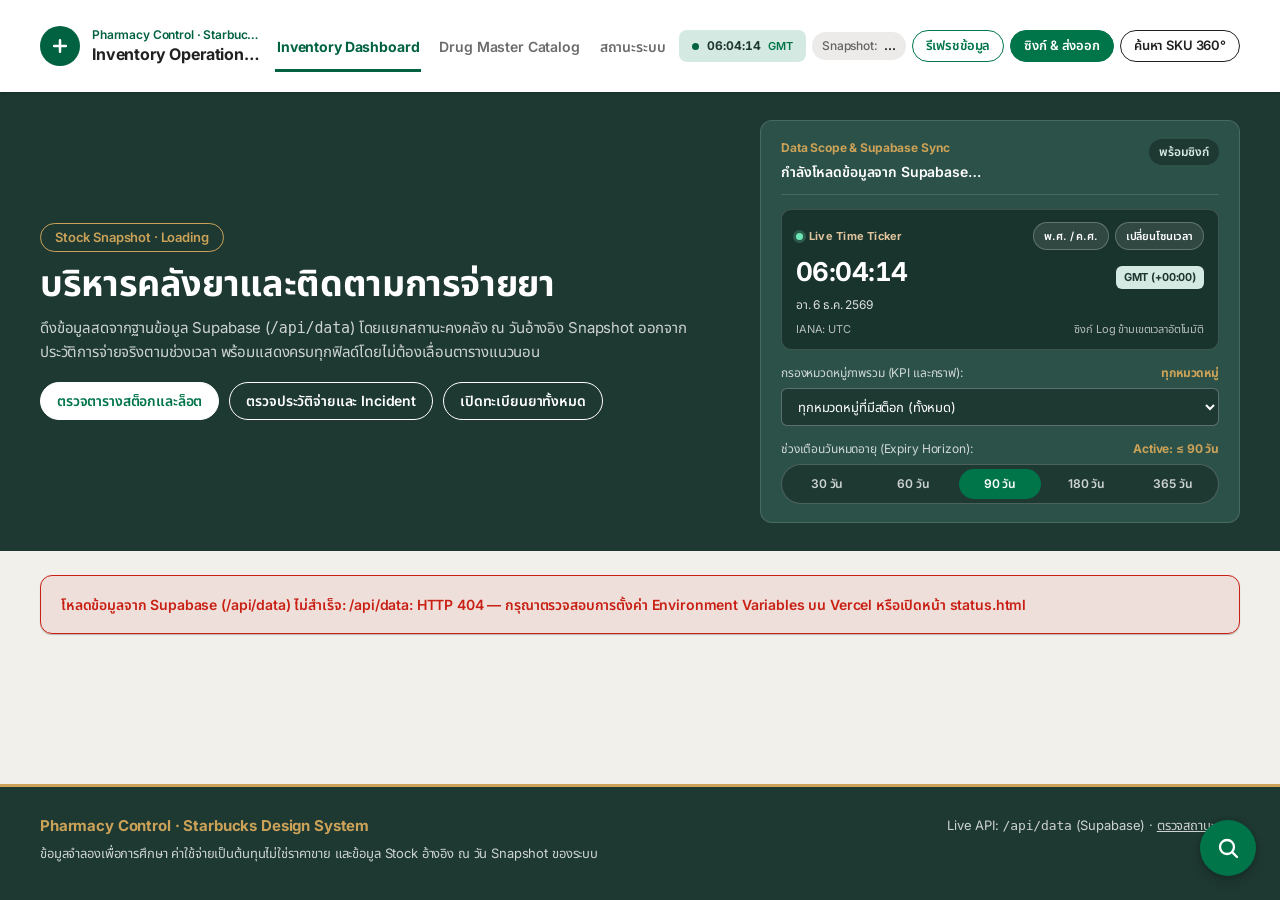
==== index.html @ 9dac9e13 "feat: transfer pharmacy & drug dashboards connected to Supabase /api/data" ====
<!doctype html>
<html lang="th">
  <head>
    <meta charset="utf-8" />
    <meta name="viewport" content="width=device-width,initial-scale=1" />
    <meta
      name="description"
      content="แดชบอร์ดบริหารคลังยา สต็อกรายล็อต วันหมดอายุ Reorder และประวัติการจ่ายยา เชื่อมต่อข้อมูลสดจาก Supabase แบบครบทุกฟิลด์ไม่ต้องเลื่อนตารางแนวนอน"
    />
    <title>Pharmacy Operations | Inventory &amp; Dispense Dashboard</title>
    <link
      rel="icon"
      type="image/svg+xml"
      href="data:image/svg+xml,%3Csvg xmlns='http://www.w3.org/2000/svg' viewBox='0 0 32 32'%3E%3Ccircle cx='16' cy='16' r='16' fill='%23006241'/%3E%3Cpath d='M14 8h4v6h6v4h-6v6h-4v-6H8v-4h6z' fill='%23ffffff'/%3E%3C/svg%3E"
    />
    <link rel="preconnect" href="https://fonts.googleapis.com" />
    <link rel="preconnect" href="https://fonts.gstatic.com" crossorigin />
    <link
      href="https://fonts.googleapis.com/css2?family=Inter:wght@400;500;600;700&family=Noto+Sans+Thai:wght@400;500;600;700&display=swap"
      rel="stylesheet"
    />
    <link rel="stylesheet" href="./datetime-ui.css" />
    <style>
      /* Hallmark · design-system: DESIGN-starbucks.md · critique: P5 H5 E5 S5 R5 V4 */
      :root {
        --sb-font-sans: 'Inter', 'Noto Sans Thai', 'Helvetica Neue', Helvetica, Arial, sans-serif;
        --sb-font-mono: ui-monospace, SFMono-Regular, Menlo, Monaco, Consolas, monospace;
        --sb-green: #006241;
        --sb-accent: #00754a;
        --sb-house: #1e3932;
        --sb-uplift: #2b5148;
        --sb-green-light: #d4e9e2;
        --sb-green-tint: rgba(212, 233, 226, 0.33);
        --sb-gold: #cba258;
        --sb-gold-light: #dfc49d;
        --sb-gold-lightest: #faf6ee;
        --sb-gold-ink: #7a5a1e;
        --sb-white: #ffffff;
        --sb-neutral-cool: #f9f9f9;
        --sb-neutral-warm: #f2f0eb;
        --sb-ceramic: #edebe9;
        --sb-black: #000000;
        --sb-text: rgba(0, 0, 0, 0.87);
        --sb-text-soft: rgba(0, 0, 0, 0.58);
        --sb-text-white: #ffffff;
        --sb-text-white-soft: rgba(255, 255, 255, 0.78);
        --sb-rewards-green: #33433d;
        --sb-red: #c82014;
        --sb-red-tint: rgba(200, 32, 20, 0.08);
        --sb-yellow: #fbbc05;
        --sb-yellow-wash: #fdf4d7;
        --sb-yellow-ink: #735100;
        --sb-border: #d6dbde;
        --sb-hairline: #e7e7e7;
        --sb-backdrop: rgba(0, 0, 0, 0.52);
        --sb-ink-08: rgba(0, 0, 0, 0.08);
        --sb-white-14: rgba(255, 255, 255, 0.14);
        --sb-white-20: rgba(255, 255, 255, 0.2);
        --sb-white-28: rgba(255, 255, 255, 0.28);
        --sb-card-radius: 12px;
        --sb-btn-radius: 50px;
        --sb-input-radius: 6px;
        --sb-shadow-card: 0 0 0.5px rgba(0, 0, 0, 0.14), 0 1px 1px rgba(0, 0, 0, 0.24);
        --sb-shadow-nav: 0 1px 3px rgba(0, 0, 0, 0.1), 0 2px 2px rgba(0, 0, 0, 0.06), 0 0 2px rgba(0, 0, 0, 0.07);
        --sb-shadow-frap: 0 0 6px rgba(0, 0, 0, 0.24), 0 8px 12px rgba(0, 0, 0, 0.14);
        --sb-shadow-frap-active: 0 0 6px rgba(0, 0, 0, 0.24);
        --sb-shadow-dialog: 0 12px 32px rgba(0, 0, 0, 0.28);
      }

      * {
        box-sizing: border-box;
      }

      html {
        scroll-behavior: smooth;
        overflow-x: clip;
      }

      body {
        margin: 0;
        min-height: 100vh;
        display: flex;
        flex-direction: column;
        overflow-x: clip;
        background: var(--sb-neutral-warm);
        color: var(--sb-text);
        font-family: var(--sb-font-sans);
        font-size: 14px;
        line-height: 1.5;
        letter-spacing: -0.01em;
        -webkit-font-smoothing: antialiased;
      }

      h1,
      h2,
      h3,
      h4 {
        overflow-wrap: break-word;
        text-wrap: balance;
        min-width: 0;
      }

      button,
      input,
      select,
      textarea {
        font: inherit;
        letter-spacing: inherit;
      }

      button {
        cursor: pointer;
        border-radius: var(--sb-btn-radius);
        transition:
          background-color 0.2s ease,
          border-color 0.2s ease,
          color 0.2s ease,
          transform 0.2s ease,
          box-shadow 0.2s ease;
      }

      button:active:not(:disabled) {
        transform: scale(0.95);
      }

      button:disabled {
        opacity: 0.45;
        cursor: not-allowed;
      }

      button:focus-visible,
      a:focus-visible,
      input:focus-visible,
      select:focus-visible,
      textarea:focus-visible,
      .table-container:focus-visible {
        outline: 2px solid var(--sb-accent);
        outline-offset: 2px;
      }

      a {
        color: inherit;
        text-decoration: none;
      }

      .tabular {
        font-variant-numeric: tabular-nums;
      }

      .hide {
        display: none !important;
      }

      .sr-only {
        position: absolute;
        width: 1px;
        height: 1px;
        overflow: hidden;
        clip-path: inset(50%);
        white-space: nowrap;
      }

      /* Global Navigation */
      .global-nav {
        position: sticky;
        top: 0;
        z-index: 40;
        background: var(--sb-white);
        box-shadow: var(--sb-shadow-nav);
        min-height: 64px;
        display: flex;
        align-items: center;
      }

      .nav-inner {
        width: 100%;
        max-width: 1440px;
        margin: 0 auto;
        padding: 8px 16px;
        display: flex;
        align-items: center;
        justify-content: space-between;
        gap: 12px;
      }

      .brand {
        display: flex;
        align-items: center;
        gap: 12px;
        flex: 1 1 auto;
        min-width: 0;
      }

      .brand-emblem {
        width: 40px;
        height: 40px;
        border-radius: 50%;
        background: var(--sb-green);
        color: var(--sb-white);
        display: grid;
        place-items: center;
        flex-shrink: 0;
      }

      .brand-copy {
        display: flex;
        flex-direction: column;
        min-width: 0;
      }

      .brand-kicker {
        font-size: 12px;
        font-weight: 600;
        color: var(--sb-green);
        line-height: 1.25;
        white-space: nowrap;
        overflow: hidden;
        text-overflow: ellipsis;
      }

      .brand-title {
        font-size: 16px;
        font-weight: 700;
        color: var(--sb-text);
        letter-spacing: -0.01em;
        white-space: nowrap;
        overflow: hidden;
        text-overflow: ellipsis;
      }

      .nav-links {
        display: flex;
        align-items: center;
        gap: 16px;
        align-self: stretch;
      }

      .nav-link {
        position: relative;
        display: inline-flex;
        align-items: center;
        min-height: 44px;
        padding: 4px 2px;
        font-size: 14px;
        font-weight: 600;
        color: var(--sb-text-soft);
        transition: color 0.2s ease;
        white-space: nowrap;
      }

      .nav-link:hover {
        color: var(--sb-green);
      }

      .nav-link.active {
        color: var(--sb-green);
        font-weight: 700;
      }

      .nav-link.active::after {
        content: '';
        position: absolute;
        left: 0;
        right: 0;
        bottom: -4px;
        height: 3px;
        background: var(--sb-green);
      }

      .nav-actions {
        display: flex;
        align-items: center;
        gap: 6px;
        flex-shrink: 0;
      }

      .nav-chip {
        display: inline-flex;
        align-items: center;
        gap: 6px;
        padding: 5px 10px;
        border-radius: var(--sb-btn-radius);
        background: var(--sb-ceramic);
        color: var(--sb-text-soft);
        font-size: 12px;
        font-weight: 500;
        white-space: nowrap;
      }

      .nav-chip strong {
        color: var(--sb-text);
        font-weight: 700;
      }

      .mobile-menu-btn {
        display: none;
        padding: 7px 14px;
        min-height: 38px;
        background: var(--sb-white);
        color: var(--sb-text);
        border: 1px solid var(--sb-border);
        font-size: 13px;
        font-weight: 600;
      }

      .mobile-drawer {
        display: none;
        background: var(--sb-neutral-cool);
        border-top: 1px solid var(--sb-hairline);
        padding: 12px 16px 16px;
        box-shadow: var(--sb-shadow-card);
      }

      .mobile-drawer.open {
        display: flex;
        flex-direction: column;
        gap: 8px;
      }

      .mobile-drawer a {
        padding: 10px 14px;
        border-radius: var(--sb-btn-radius);
        font-weight: 600;
        color: var(--sb-text);
        background: var(--sb-white);
        border: 1px solid var(--sb-hairline);
      }

      .mobile-drawer a.active {
        background: var(--sb-green);
        color: var(--sb-white);
        border-color: var(--sb-green);
      }

      /* Starbucks Pill Buttons */
      .btn {
        display: inline-flex;
        align-items: center;
        justify-content: center;
        gap: 6px;
        padding: 7px 16px;
        min-height: 38px;
        border-radius: var(--sb-btn-radius);
        font-size: 14px;
        font-weight: 600;
        line-height: 1.2;
        border: 1px solid var(--sb-border);
        background: var(--sb-white);
        color: var(--sb-text);
        white-space: nowrap;
      }

      .btn:hover:not(:disabled) {
        background: var(--sb-neutral-cool);
      }

      .btn-primary {
        background: var(--sb-accent);
        color: var(--sb-white);
        border-color: var(--sb-accent);
      }

      .btn-primary:hover:not(:disabled) {
        background: var(--sb-green);
        border-color: var(--sb-green);
      }

      .btn-outline-green {
        background: transparent;
        color: var(--sb-accent);
        border-color: var(--sb-accent);
      }

      .btn-outline-green:hover:not(:disabled) {
        background: var(--sb-green-light);
        color: var(--sb-house);
      }

      .btn-outline-dark {
        background: transparent;
        color: var(--sb-text);
        border-color: var(--sb-text);
      }

      .btn-outline-dark:hover:not(:disabled) {
        background: var(--sb-ceramic);
      }

      .btn-inverted {
        background: var(--sb-white);
        color: var(--sb-accent);
        border-color: var(--sb-white);
      }

      .btn-inverted:hover:not(:disabled) {
        background: var(--sb-neutral-warm);
      }

      .btn-outline-white {
        background: transparent;
        color: var(--sb-white);
        border-color: var(--sb-white);
      }

      .btn-outline-white:hover:not(:disabled) {
        background: var(--sb-white-14);
      }

      .btn-sm {
        padding: 6px 13px;
        min-height: 32px;
        font-size: 13px;
      }

      /* House Green Hero Band */
      .hero-band {
        background: var(--sb-house);
        color: var(--sb-text-white);
        padding: 28px 16px;
      }

      .hero-inner {
        max-width: 1440px;
        margin: 0 auto;
        display: grid;
        grid-template-columns: minmax(0, 1.45fr) minmax(0, 1fr);
        gap: 24px;
        align-items: center;
      }

      .gold-ceremony-pill {
        display: inline-flex;
        align-items: center;
        gap: 8px;
        padding: 4px 14px;
        border-radius: var(--sb-btn-radius);
        border: 1px solid var(--sb-gold);
        color: var(--sb-gold);
        font-size: 13px;
        font-weight: 600;
        margin-bottom: 10px;
      }

      .hero-title {
        margin: 0 0 10px;
        font-size: clamp(24px, 3vw, 36px);
        font-weight: 700;
        line-height: 1.22;
        letter-spacing: -0.01em;
        color: var(--sb-text-white);
      }

      .hero-sub {
        margin: 0 0 18px;
        font-size: 15px;
        line-height: 1.6;
        color: var(--sb-text-white-soft);
        max-width: 660px;
      }

      .hero-ctas {
        display: flex;
        flex-wrap: wrap;
        gap: 10px;
      }

      .hero-scope-card {
        background: var(--sb-uplift);
        color: var(--sb-text-white);
        border-radius: var(--sb-card-radius);
        padding: 18px 20px;
        border: 1px solid var(--sb-white-14);
        display: flex;
        flex-direction: column;
        gap: 14px;
        min-width: 0;
      }

      .scope-head {
        display: flex;
        align-items: flex-start;
        justify-content: space-between;
        gap: 12px;
        padding-bottom: 12px;
        border-bottom: 1px solid var(--sb-white-14);
        flex-wrap: wrap;
      }

      .scope-eyebrow {
        font-size: 12px;
        font-weight: 700;
        color: var(--sb-gold);
        margin-bottom: 4px;
      }

      .scope-stats {
        font-size: 14px;
        font-weight: 600;
        color: var(--sb-text-white);
      }

      .scope-sync-meta {
        display: flex;
        align-items: center;
        gap: 8px;
        flex-wrap: wrap;
      }

      .scope-badge {
        background: var(--sb-house);
        color: var(--sb-green-light);
        padding: 4px 10px;
        border-radius: var(--sb-btn-radius);
        font-size: 12px;
        font-weight: 600;
        white-space: nowrap;
      }

      .hero-control {
        display: flex;
        flex-direction: column;
        gap: 6px;
      }

      .hero-control-head {
        display: flex;
        align-items: center;
        justify-content: space-between;
        gap: 8px;
        font-size: 12px;
        color: var(--sb-text-white-soft);
      }

      .hero-control-head strong {
        color: var(--sb-gold);
      }

      .hero-select-row {
        display: flex;
        gap: 8px;
        align-items: center;
      }

      .hero-select {
        flex: 1;
        min-width: 0;
        height: 38px;
        padding: 0 12px;
        border-radius: var(--sb-input-radius);
        background: var(--sb-house);
        color: var(--sb-white);
        border: 1px solid var(--sb-white-28);
        font-size: 13px;
      }

      .hero-select:focus {
        border-color: var(--sb-gold);
      }

      .horizon-group {
        display: grid;
        grid-template-columns: repeat(5, minmax(0, 1fr));
        gap: 4px;
        background: var(--sb-house);
        padding: 4px;
        border-radius: var(--sb-btn-radius);
        border: 1px solid var(--sb-white-20);
      }

      .horizon-btn {
        border: 0;
        background: transparent;
        color: var(--sb-text-white-soft);
        padding: 6px 4px;
        font-size: 12px;
        font-weight: 600;
        border-radius: var(--sb-btn-radius);
        white-space: nowrap;
      }

      .horizon-btn:hover {
        color: var(--sb-white);
      }

      .horizon-btn.active {
        background: var(--sb-accent);
        color: var(--sb-white);
      }

      /* Main Container */
      .container {
        width: 100%;
        max-width: 1440px;
        margin: 0 auto;
        padding: 24px 16px 64px;
        flex: 1;
      }

      .status-banner {
        background: var(--sb-white);
        border-radius: var(--sb-card-radius);
        box-shadow: var(--sb-shadow-card);
        padding: 18px 20px;
        margin-bottom: 20px;
        font-size: 14px;
        color: var(--sb-text);
      }

      .status-banner.error {
        background: var(--sb-red-tint);
        border: 1px solid var(--sb-red);
        color: var(--sb-red);
        font-weight: 600;
      }

      .sync-toast {
        background: var(--sb-green-light);
        color: var(--sb-house);
        border: 1px solid var(--sb-accent);
        border-radius: var(--sb-card-radius);
        padding: 10px 16px;
        margin-bottom: 16px;
        font-size: 13px;
        font-weight: 600;
        display: flex;
        align-items: center;
        justify-content: space-between;
        gap: 12px;
      }

      .section-scope-note {
        display: flex;
        align-items: center;
        justify-content: space-between;
        flex-wrap: wrap;
        gap: 10px;
        background: var(--sb-gold-lightest);
        border: 1px solid var(--sb-gold-light);
        color: var(--sb-gold-ink);
        padding: 10px 16px;
        border-radius: var(--sb-card-radius);
        margin-bottom: 16px;
        font-size: 13px;
        font-weight: 500;
      }

      /* 5 KPI Cards */
      .kpi-grid {
        display: grid;
        grid-template-columns: repeat(5, minmax(0, 1fr));
        gap: 16px;
        margin-bottom: 24px;
      }

      .kpi-card {
        background: var(--sb-white);
        border-radius: var(--sb-card-radius);
        box-shadow: var(--sb-shadow-card);
        padding: 16px 18px;
        display: flex;
        flex-direction: column;
        justify-content: space-between;
        min-height: 132px;
        text-align: left;
        border: 1px solid var(--sb-hairline);
        border-top: 3px solid var(--sb-green);
      }

      .kpi-card.warn {
        border-top-color: var(--sb-yellow);
      }

      .kpi-card.danger {
        border-top-color: var(--sb-red);
      }

      .kpi-card:hover {
        border-color: var(--sb-accent);
        transform: translateY(-2px);
      }

      .kpi-label {
        font-size: 13px;
        font-weight: 600;
        color: var(--sb-text-soft);
        margin-bottom: 8px;
      }

      .kpi-value {
        font-size: clamp(23px, 2.2vw, 30px);
        font-weight: 700;
        line-height: 1.2;
        letter-spacing: -0.01em;
        color: var(--sb-text);
        margin-bottom: 10px;
      }

      .kpi-card.accent .kpi-value {
        color: var(--sb-green);
      }

      .kpi-card.warn .kpi-value {
        color: var(--sb-yellow-ink);
      }

      .kpi-card.danger .kpi-value {
        color: var(--sb-red);
      }

      .kpi-foot {
        padding-top: 10px;
        border-top: 1px solid var(--sb-hairline);
        font-size: 12px;
        color: var(--sb-text-soft);
        display: flex;
        align-items: center;
        justify-content: space-between;
        gap: 8px;
      }

      .kpi-link {
        color: var(--sb-accent);
        font-weight: 600;
        white-space: nowrap;
      }

      /* Two-column cards */
      .two-col {
        display: grid;
        grid-template-columns: minmax(0, 1.05fr) minmax(0, 1fr);
        gap: 16px;
        margin-bottom: 24px;
      }

      .two-col-wide {
        display: grid;
        grid-template-columns: minmax(0, 1fr) minmax(0, 1fr);
        gap: 16px;
        margin-bottom: 16px;
      }

      .card {
        background: var(--sb-white);
        border-radius: var(--sb-card-radius);
        box-shadow: var(--sb-shadow-card);
        padding: 20px 22px;
        min-width: 0;
      }

      .card-head {
        display: flex;
        align-items: flex-start;
        justify-content: space-between;
        gap: 12px;
        flex-wrap: wrap;
        margin-bottom: 16px;
      }

      .card-head-actions {
        display: flex;
        gap: 8px;
        align-items: center;
        flex-wrap: wrap;
      }

      .card-title-h1 {
        margin: 0 0 2px;
        font-size: 20px;
        font-weight: 600;
        line-height: 1.35;
        letter-spacing: -0.01em;
        color: var(--sb-green);
      }

      .card-title-h2 {
        margin: 0 0 2px;
        font-size: 20px;
        font-weight: 400;
        line-height: 1.35;
        letter-spacing: -0.01em;
        color: var(--sb-text);
      }

      .card-sub {
        margin: 0;
        font-size: 13px;
        color: var(--sb-text-soft);
      }

      .pill-tag {
        display: inline-flex;
        align-items: center;
        gap: 5px;
        padding: 4px 12px;
        border-radius: var(--sb-btn-radius);
        font-size: 12px;
        font-weight: 600;
        background: var(--sb-ceramic);
        color: var(--sb-text);
        white-space: nowrap;
      }

      .pill-tag.mint {
        background: var(--sb-green-light);
        color: var(--sb-house);
      }

      .pill-tag.warn {
        background: var(--sb-yellow-wash);
        color: var(--sb-yellow-ink);
      }

      .pill-tag.danger {
        background: var(--sb-red-tint);
        color: var(--sb-red);
      }

      .pill-tag.gold {
        background: var(--sb-gold-lightest);
        border: 1px solid var(--sb-gold);
        color: var(--sb-gold-ink);
      }

      /* Analytics Bars */
      .stack-list {
        display: flex;
        flex-direction: column;
        gap: 12px;
      }

      .reorder-row {
        width: 100%;
        text-align: left;
        background: var(--sb-neutral-cool);
        border: 1px solid var(--sb-hairline);
        border-radius: 10px;
        padding: 12px 14px;
        display: flex;
        flex-direction: column;
        gap: 8px;
      }

      .reorder-row:hover {
        border-color: var(--sb-accent);
        background: var(--sb-white);
      }

      .reorder-top {
        display: flex;
        align-items: flex-start;
        justify-content: space-between;
        gap: 12px;
        flex-wrap: wrap;
      }

      .reorder-sku {
        font-weight: 700;
        font-size: 13px;
        color: var(--sb-green);
      }

      .reorder-name {
        font-weight: 600;
        font-size: 14px;
        color: var(--sb-text);
      }

      .reorder-cat {
        display: block;
        font-size: 12px;
        color: var(--sb-text-soft);
      }

      .reorder-qty {
        text-align: right;
        font-size: 13px;
        font-weight: 700;
        color: var(--sb-red);
      }

      .reorder-gap {
        display: block;
        font-size: 12px;
        font-weight: 500;
        color: var(--sb-text-soft);
      }

      .meter {
        width: 100%;
        height: 10px;
        background: var(--sb-ceramic);
        border-radius: 50px;
        overflow: hidden;
      }

      .meter-fill {
        height: 100%;
        border-radius: 50px;
        background: var(--sb-accent);
      }

      .meter-fill.warn {
        background: var(--sb-yellow);
      }

      .meter-fill.danger {
        background: var(--sb-red);
      }

      .bucket-row {
        width: 100%;
        background: transparent;
        border: 1px solid transparent;
        border-radius: 10px;
        padding: 6px 8px;
        display: grid;
        grid-template-columns: minmax(90px, 116px) minmax(0, 1fr) minmax(60px, 78px);
        align-items: center;
        gap: 12px;
        text-align: left;
      }

      .bucket-row:hover {
        background: var(--sb-neutral-cool);
        border-color: var(--sb-hairline);
      }

      .bucket-label {
        font-size: 13px;
        font-weight: 600;
        color: var(--sb-text);
      }

      .bucket-sub {
        display: block;
        font-size: 12px;
        font-weight: 400;
        color: var(--sb-text-soft);
      }

      .bucket-track {
        height: 22px;
        background: var(--sb-ceramic);
        border-radius: 6px;
        overflow: hidden;
        display: flex;
        align-items: center;
      }

      .bucket-fill {
        height: 100%;
        background: var(--sb-accent);
      }

      .bucket-fill.warn {
        background: var(--sb-yellow);
      }

      .bucket-fill.danger {
        background: var(--sb-red);
      }

      .bucket-count {
        text-align: right;
        font-size: 13px;
        font-weight: 700;
        color: var(--sb-text);
      }

      .card-footnote {
        margin-top: 14px;
        padding-top: 12px;
        border-top: 1px solid var(--sb-hairline);
        font-size: 12px;
        color: var(--sb-text-soft);
        display: flex;
        align-items: center;
        justify-content: space-between;
        flex-wrap: wrap;
        gap: 8px;
      }

      .info-wash {
        background: var(--sb-neutral-warm);
        border: 1px solid var(--sb-hairline);
        border-radius: 8px;
        padding: 10px 14px;
        font-size: 12px;
        color: var(--sb-rewards-green);
        margin-top: 12px;
      }

      /* Ceramic Sub-Nav */
      .ceramic-zone {
        background: var(--sb-ceramic);
        border-radius: var(--sb-card-radius);
        padding: 16px 18px;
        margin-bottom: 18px;
        display: flex;
        flex-direction: column;
        gap: 12px;
      }

      .tab-bar {
        display: flex;
        align-items: center;
        justify-content: space-between;
        flex-wrap: wrap;
        gap: 12px;
      }

      .tab-pills {
        display: flex;
        flex-wrap: wrap;
        gap: 8px;
      }

      .tab-btn {
        display: inline-flex;
        align-items: center;
        gap: 8px;
        padding: 8px 16px;
        min-height: 40px;
        white-space: nowrap;
        background: var(--sb-white);
        color: var(--sb-text);
        border: 1px solid var(--sb-border);
        font-size: 14px;
        font-weight: 600;
      }

      .tab-btn:hover {
        border-color: var(--sb-accent);
      }

      .tab-btn.active {
        background: var(--sb-green);
        color: var(--sb-white);
        border-color: var(--sb-green);
      }

      .tab-badge {
        background: var(--sb-ceramic);
        color: var(--sb-text-soft);
        padding: 2px 8px;
        border-radius: var(--sb-btn-radius);
        font-size: 12px;
        font-weight: 700;
        transition: background-color 0.16s ease, color 0.16s ease;
      }

      .tab-btn.active .tab-badge {
        background: var(--sb-white-20);
        color: var(--sb-white);
      }

      .tab-page {
        display: none;
      }

      .tab-page.active {
        display: block;
      }

      /* Filter Toolbar */
      .filter-toolbar {
        background: var(--sb-ceramic);
        border-radius: var(--sb-card-radius);
        padding: 16px 18px;
        margin-bottom: 16px;
        display: flex;
        flex-direction: column;
        gap: 12px;
      }

      .filter-toolbar-compact {
        margin-bottom: 12px;
      }

      .filter-row {
        display: flex;
        flex-wrap: wrap;
        align-items: flex-end;
        gap: 10px;
      }

      .field {
        display: flex;
        flex-direction: column;
        gap: 4px;
        min-width: 145px;
        flex: 1 1 160px;
      }

      .field.search-field {
        flex: 2 1 250px;
      }

      .field label {
        font-size: 13px;
        font-weight: 600;
        color: var(--sb-text-soft);
      }

      .input,
      .select,
      .textarea {
        width: 100%;
        padding: 0 12px;
        background: var(--sb-white);
        color: var(--sb-text);
        border: 1px solid var(--sb-border);
        border-radius: var(--sb-input-radius);
        font-size: 14px;
        transition: border-color 0.2s ease, background-color 0.2s ease;
      }

      .input,
      .select {
        height: 40px;
      }

      .textarea {
        padding: 10px 12px;
        min-height: 120px;
        resize: vertical;
        font-family: var(--sb-font-mono);
        font-size: 12px;
      }

      .input:focus,
      .select:focus,
      .textarea:focus {
        border-color: var(--sb-accent);
        outline: none;
      }

      .input.is-filtered,
      .select.is-filtered {
        background: var(--sb-green-tint);
        border-color: var(--sb-accent);
      }

      .input.is-invalid {
        background: var(--sb-red-tint);
        border-color: var(--sb-red);
      }

      .chip-group {
        display: flex;
        flex-wrap: wrap;
        align-items: center;
        gap: 7px;
      }

      .chip-group-label {
        font-size: 12px;
        font-weight: 600;
        color: var(--sb-text-soft);
        margin-right: 4px;
      }

      .filter-pill {
        display: inline-flex;
        align-items: center;
        gap: 6px;
        padding: 6px 13px;
        min-height: 36px;
        white-space: nowrap;
        background: var(--sb-white);
        color: var(--sb-text);
        border: 1px solid var(--sb-border);
        font-size: 13px;
        font-weight: 600;
      }

      .filter-pill:hover {
        border-color: var(--sb-accent);
      }

      .filter-pill.active {
        background: var(--sb-house);
        color: var(--sb-white);
        border-color: var(--sb-house);
      }

      .active-chips-bar {
        display: flex;
        flex-wrap: wrap;
        align-items: center;
        justify-content: space-between;
        gap: 10px;
        padding-top: 8px;
        border-top: 1px solid var(--sb-ink-08);
      }

      .active-chips {
        display: flex;
        flex-wrap: wrap;
        align-items: center;
        gap: 6px;
      }

      .active-chip {
        display: inline-flex;
        align-items: center;
        gap: 6px;
        padding: 4px 10px;
        border-radius: var(--sb-btn-radius);
        background: var(--sb-green-light);
        color: var(--sb-house);
        font-size: 12px;
        font-weight: 600;
        border: 1px solid var(--sb-accent);
      }

      .active-chip button {
        border: 0;
        background: transparent;
        color: var(--sb-house);
        padding: 0 2px;
        font-size: 14px;
        font-weight: 700;
        line-height: 1;
      }

      .filter-summary {
        display: flex;
        align-items: center;
        gap: 10px;
        flex-wrap: wrap;
        font-size: 13px;
        color: var(--sb-text-soft);
      }

      /* ZERO-HORIZONTAL-SCROLL RESPONSIVE TABLES (Container Query Powered) */
      .table-container {
        container-type: inline-size;
        max-inline-size: 100%;
        border: 1px solid var(--sb-hairline);
        border-radius: 10px;
        background: var(--sb-white);
        overflow: clip;
      }

      table {
        width: 100%;
        border-collapse: collapse;
        table-layout: fixed;
        font-size: 13px;
        white-space: normal;
        overflow-wrap: break-word;
      }

      th,
      td {
        padding: 11px 12px;
        text-align: left;
        border-bottom: 1px solid var(--sb-hairline);
        vertical-align: top;
        min-width: 0;
      }

      thead th {
        background: var(--sb-neutral-cool);
        color: var(--sb-text-soft);
        font-size: 12px;
        font-weight: 700;
      }

      tbody th[scope='row'] {
        font-weight: 600;
        color: var(--sb-text);
      }

      th.num,
      td.num {
        text-align: right;
      }

      tbody tr:last-child th,
      tbody tr:last-child td {
        border-bottom: 0;
      }

      tbody tr:hover {
        background: var(--sb-neutral-warm);
      }

      /* Wide Column Proportions (Fit 100% without horizontal scrolling) */
      .tbl-stock col.c1 { width: 27%; }
      .tbl-stock col.c2 { width: 17%; }
      .tbl-stock col.c3 { width: 12%; }
      .tbl-stock col.c4 { width: 17%; }
      .tbl-stock col.c5 { width: 11%; }
      .tbl-stock col.c6 { width: 16%; }

      .tbl-expiry col.c1 { width: 28%; }
      .tbl-expiry col.c2 { width: 22%; }
      .tbl-expiry col.c3 { width: 17%; }
      .tbl-expiry col.c4 { width: 15%; }
      .tbl-expiry col.c5 { width: 18%; }

      .tbl-reorder col.c1 { width: 34%; }
      .tbl-reorder col.c2 { width: 26%; }
      .tbl-reorder col.c3 { width: 16%; }
      .tbl-reorder col.c4 { width: 24%; }

      .tbl-dispense col.c1 { width: 21%; }
      .tbl-dispense col.c2 { width: 26%; }
      .tbl-dispense col.c3 { width: 11%; }
      .tbl-dispense col.c4 { width: 16%; }
      .tbl-dispense col.c5 { width: 11%; }
      .tbl-dispense col.c6 { width: 15%; }

      .tbl-stock {
        --label-2: 'ล็อตและรับเข้า';
        --label-3: 'คงเหลือ';
        --label-4: 'วันหมดอายุ';
        --label-5: 'สถานะ';
        --label-6: 'มูลค่าและต้นทุน';
      }

      .tbl-expiry {
        --label-2: 'ล็อตและหมดอายุ';
        --label-3: 'เหลืออีก';
        --label-4: 'คงเหลือ';
        --label-5: 'สถานะและมูลค่า';
      }

      .tbl-reorder {
        --label-2: 'พร้อมจ่าย / เกณฑ์';
        --label-3: 'ส่วนต่าง';
        --label-4: 'สถานะ';
      }

      .tbl-dispense {
        --label-2: 'ยาและล็อต';
        --label-3: 'จำนวนจ่าย';
        --label-4: 'ผู้รับยา / เภสัชกร';
        --label-5: 'ประเภท';
        --label-6: 'Incident';
      }

      .tbl-modal-lots {
        --label-2: 'รับเข้า';
        --label-3: 'คงเหลือ';
        --label-4: 'หมดอายุ';
        --label-5: 'สถานะ';
        --label-6: 'มูลค่า';
      }

      .tbl-modal-logs {
        --label-2: 'รหัสจ่าย';
        --label-3: 'ล็อต';
        --label-4: 'จำนวน';
        --label-5: 'เภสัชกร';
        --label-6: 'สถานะ / Incident';
      }

      @container (width < 820px) {
        .table-container.wide-table {
          border: 0;
          background: transparent;
        }

        .wide-table table,
        .wide-table thead,
        .wide-table tbody,
        .wide-table tr,
        .wide-table th,
        .wide-table td {
          display: block;
          width: 100%;
        }

        .wide-table thead {
          display: none;
        }

        .wide-table tbody tr {
          background: var(--sb-white);
          border: 1px solid var(--sb-hairline);
          border-radius: 10px;
          padding: 12px 14px;
          margin-bottom: 10px;
        }

        .wide-table tbody tr:last-child {
          margin-bottom: 0;
        }

        .wide-table tbody th[scope='row'] {
          padding: 0 0 8px;
          margin-bottom: 6px;
          border-bottom: 1px solid var(--sb-hairline);
        }

        .wide-table tbody td {
          display: grid;
          grid-template-columns: minmax(112px, 40%) minmax(0, 1fr);
          gap: 6px 12px;
          align-items: start;
          padding: 8px 0;
          text-align: left;
          border-bottom: 1px solid var(--sb-ceramic);
        }

        .wide-table tbody td:last-child {
          border-bottom: 0;
          padding-bottom: 0;
        }

        .wide-table tbody td::before {
          grid-column: 1;
          grid-row: 1;
          font-size: 12px;
          font-weight: 600;
          color: var(--sb-text-soft);
        }

        .wide-table tbody td > * {
          grid-column: 2;
          min-width: 0;
        }

        .wide-table tbody td:nth-child(2)::before { content: var(--label-2); }
        .wide-table tbody td:nth-child(3)::before { content: var(--label-3); }
        .wide-table tbody td:nth-child(4)::before { content: var(--label-4); }
        .wide-table tbody td:nth-child(5)::before { content: var(--label-5); }
        .wide-table tbody td:nth-child(6)::before { content: var(--label-6); }
      }

      @container (width < 560px) {
        .table-container.compact-table {
          border: 0;
          background: transparent;
        }

        .compact-table table,
        .compact-table thead,
        .compact-table tbody,
        .compact-table tr,
        .compact-table th,
        .compact-table td {
          display: block;
          width: 100%;
        }

        .compact-table thead {
          display: none;
        }

        .compact-table tbody tr {
          background: var(--sb-white);
          border: 1px solid var(--sb-hairline);
          border-radius: 10px;
          padding: 12px 14px;
          margin-bottom: 10px;
        }

        .compact-table tbody tr:last-child {
          margin-bottom: 0;
        }

        .compact-table tbody th[scope='row'] {
          padding: 0 0 8px;
          margin-bottom: 6px;
          border-bottom: 1px solid var(--sb-hairline);
        }

        .compact-table tbody td {
          display: grid;
          grid-template-columns: minmax(108px, 40%) minmax(0, 1fr);
          gap: 6px 12px;
          align-items: start;
          padding: 8px 0;
          text-align: left;
          border-bottom: 1px solid var(--sb-ceramic);
        }

        .compact-table tbody td:last-child {
          border-bottom: 0;
          padding-bottom: 0;
        }

        .compact-table tbody td::before {
          grid-column: 1;
          grid-row: 1;
          font-size: 12px;
          font-weight: 600;
          color: var(--sb-text-soft);
        }

        .compact-table tbody td > * {
          grid-column: 2;
          min-width: 0;
        }

        .compact-table tbody td:nth-child(2)::before { content: var(--label-2); }
        .compact-table tbody td:nth-child(3)::before { content: var(--label-3); }
        .compact-table tbody td:nth-child(4)::before { content: var(--label-4); }
        .compact-table tbody td:nth-child(5)::before { content: var(--label-5); }
        .compact-table tbody td:nth-child(6)::before { content: var(--label-6); }
      }

      .cell-val {
        display: block;
        min-width: 0;
      }

      .sku-btn {
        border: 0;
        background: transparent;
        padding: 0;
        text-align: left;
        border-radius: 4px;
        color: var(--sb-green);
        font-weight: 700;
        font-size: 13px;
      }

      .sku-btn:hover {
        text-decoration: underline;
      }

      .cell-sub {
        display: block;
        font-size: 12px;
        color: var(--sb-text-soft);
        font-weight: 400;
      }

      .cell-sub.danger {
        color: var(--sb-red);
        font-weight: 600;
      }

      .cell-sub.warn {
        color: var(--sb-yellow-ink);
        font-weight: 600;
      }

      .cell-main {
        display: block;
        font-weight: 600;
        color: var(--sb-text);
      }

      .mono {
        font-family: var(--sb-font-mono);
        font-size: 12px;
      }

      .badge {
        display: inline-flex;
        align-items: center;
        gap: 5px;
        padding: 3px 10px;
        border-radius: var(--sb-btn-radius);
        font-size: 12px;
        font-weight: 700;
      }

      .badge.good {
        background: var(--sb-green-light);
        color: var(--sb-house);
      }

      .badge.warn {
        background: var(--sb-yellow-wash);
        color: var(--sb-yellow-ink);
      }

      .badge.bad {
        background: var(--sb-red-tint);
        color: var(--sb-red);
      }

      .badge.neutral {
        background: var(--sb-ceramic);
        color: var(--sb-text-soft);
      }

      .empty {
        padding: 32px 20px;
        text-align: center;
        color: var(--sb-text-soft);
        font-size: 14px;
      }

      .pager {
        display: flex;
        align-items: center;
        justify-content: space-between;
        flex-wrap: wrap;
        gap: 12px;
        margin-top: 14px;
        font-size: 13px;
        color: var(--sb-text-soft);
      }

      .pager-controls {
        display: flex;
        align-items: center;
        gap: 8px;
        flex-wrap: wrap;
      }

      .pager select {
        height: 34px;
        padding: 0 8px;
        border: 1px solid var(--sb-border);
        border-radius: var(--sb-input-radius);
        background: var(--sb-white);
        color: var(--sb-text);
        font-size: 13px;
      }

      /* Dispense Analytics */
      .disp-kpis {
        display: grid;
        grid-template-columns: repeat(auto-fit, minmax(115px, 1fr));
        gap: 10px;
        margin-top: 6px;
      }

      .disp-mini {
        background: var(--sb-neutral-cool);
        border: 1px solid var(--sb-hairline);
        border-radius: 10px;
        padding: 10px 12px;
      }

      .disp-mini span {
        display: block;
        font-size: 12px;
        font-weight: 600;
        color: var(--sb-text-soft);
      }

      .disp-mini strong {
        font-size: 18px;
        font-weight: 700;
        color: var(--sb-text);
      }

      .disp-mini strong.good {
        color: var(--sb-green);
      }

      .disp-mini strong.warn {
        color: #9a5b00;
      }

      .disp-mini strong.bad {
        color: var(--sb-red);
      }

      .bar-list {
        display: flex;
        flex-direction: column;
        gap: 9px;
        max-height: 360px;
        overflow-y: auto;
        padding-right: 4px;
      }

      .bar-row {
        display: flex;
        flex-direction: column;
        gap: 4px;
      }

      .bar-row.clickable {
        width: 100%;
        border: 1px solid transparent;
        background: transparent;
        border-radius: 8px;
        padding: 5px 8px;
        text-align: left;
      }

      .bar-row.clickable:hover {
        background: var(--sb-neutral-warm);
        border-color: var(--sb-hairline);
      }

      .bar-head {
        display: flex;
        justify-content: space-between;
        align-items: center;
        gap: 10px;
        font-size: 13px;
      }

      .bar-head span {
        overflow: hidden;
        text-overflow: ellipsis;
        white-space: nowrap;
        color: var(--sb-text);
      }

      .bar-head b {
        color: var(--sb-green);
        flex-shrink: 0;
      }

      .bar-track {
        height: 9px;
        border-radius: 50px;
        background: var(--sb-ceramic);
        overflow: hidden;
      }

      .bar-fill {
        height: 100%;
        border-radius: 50px;
        background: var(--sb-accent);
      }

      .warn-banner {
        display: inline-flex;
        align-items: center;
        gap: 6px;
        padding: 6px 12px;
        border-radius: var(--sb-btn-radius);
        background: var(--sb-red-tint);
        border: 1px solid var(--sb-red);
        color: var(--sb-red);
        font-size: 12px;
        font-weight: 600;
      }

      .gold-callout {
        background: var(--sb-gold-lightest);
        border: 1px solid var(--sb-gold);
        border-radius: 10px;
        padding: 12px 14px;
        color: var(--sb-gold-ink);
        font-size: 13px;
        margin-top: 14px;
      }

      /* Frap Floating Action Button */
      .frap-fab {
        position: fixed;
        right: 24px;
        bottom: 24px;
        z-index: 45;
        width: 56px;
        height: 56px;
        border-radius: 50%;
        border: 0;
        background: var(--sb-accent);
        color: var(--sb-white);
        box-shadow: var(--sb-shadow-frap);
        display: grid;
        place-items: center;
      }

      .frap-fab::after {
        content: '';
        position: absolute;
        inset: -0.8rem;
      }

      .frap-fab:hover {
        background: var(--sb-green);
      }

      .frap-fab:active {
        transform: scale(0.95);
        box-shadow: var(--sb-shadow-frap-active);
      }

      /* Native <dialog> Modals */
      dialog.sb-dialog {
        width: min(860px, calc(100% - 24px));
        max-height: 88vh;
        border: 0;
        border-radius: var(--sb-card-radius);
        background: var(--sb-white);
        color: var(--sb-text);
        box-shadow: var(--sb-shadow-dialog);
        padding: 0;
        overflow: hidden;
      }

      dialog.sb-dialog[open] {
        display: flex;
        flex-direction: column;
      }

      dialog.sb-dialog:modal {
        overscroll-behavior: contain;
      }

      dialog.sb-dialog::backdrop {
        background: var(--sb-backdrop);
        overflow: hidden;
        overscroll-behavior: contain;
      }

      .dialog-scroll {
        padding: 22px 24px;
        overflow-y: auto;
        flex: 1;
      }

      .modal-head {
        display: flex;
        align-items: flex-start;
        justify-content: space-between;
        gap: 12px;
        padding-bottom: 14px;
        border-bottom: 1px solid var(--sb-hairline);
        margin-bottom: 16px;
      }

      .modal-title {
        margin: 0;
        font-size: 20px;
        font-weight: 700;
        color: var(--sb-green);
      }

      .modal-meta-grid {
        display: grid;
        grid-template-columns: repeat(4, minmax(0, 1fr));
        gap: 10px;
        margin: 14px 0;
      }

      .modal-meta-box {
        background: var(--sb-neutral-warm);
        border-radius: 8px;
        padding: 10px 12px;
      }

      .modal-meta-box small {
        display: block;
        font-size: 12px;
        font-weight: 600;
        color: var(--sb-text-soft);
      }

      .modal-meta-box strong {
        font-size: 14px;
        color: var(--sb-text);
      }

      .lookup-results {
        display: flex;
        flex-direction: column;
        gap: 6px;
        max-height: 200px;
        overflow-y: auto;
        margin-top: 10px;
      }

      .lookup-item {
        width: 100%;
        display: flex;
        align-items: center;
        justify-content: space-between;
        gap: 10px;
        padding: 10px 14px;
        border-radius: 10px;
        border: 1px solid var(--sb-hairline);
        background: var(--sb-neutral-cool);
        text-align: left;
      }

      .lookup-item:hover,
      .lookup-item.selected {
        border-color: var(--sb-accent);
        background: var(--sb-green-tint);
      }

      /* Sync Modal Specifics */
      .sync-tabs {
        display: flex;
        flex-wrap: wrap;
        gap: 8px;
        margin-bottom: 16px;
      }

      .drop-zone {
        border: 2px dashed var(--sb-border);
        border-radius: 10px;
        padding: 14px 16px;
        background: var(--sb-neutral-cool);
        display: flex;
        flex-wrap: wrap;
        align-items: center;
        justify-content: space-between;
        gap: 10px;
        margin-bottom: 12px;
      }

      .drop-zone.dragover {
        border-color: var(--sb-accent);
        background: var(--sb-green-tint);
      }

      .diff-box {
        border-radius: 10px;
        padding: 12px 14px;
        background: var(--sb-neutral-warm);
        border: 1px solid var(--sb-border);
        font-size: 13px;
        margin: 12px 0;
      }

      .diff-box.valid {
        background: var(--sb-green-tint);
        border-color: var(--sb-accent);
      }

      .diff-box.error {
        background: var(--sb-red-tint);
        border-color: var(--sb-red);
        color: var(--sb-red);
      }

      .sync-form-grid {
        display: grid;
        grid-template-columns: repeat(2, minmax(0, 1fr));
        gap: 10px;
      }

      .history-list {
        display: flex;
        flex-direction: column;
        gap: 8px;
        max-height: 210px;
        overflow-y: auto;
      }

      .history-item {
        padding: 9px 12px;
        border-radius: 8px;
        background: var(--sb-neutral-cool);
        border: 1px solid var(--sb-hairline);
        font-size: 12px;
        display: flex;
        justify-content: space-between;
        gap: 10px;
        flex-wrap: wrap;
      }

      /* Footer */
      .site-footer {
        background: var(--sb-house);
        color: var(--sb-text-white);
        padding: 28px 16px 36px;
        border-top: 3px solid var(--sb-gold);
      }

      .footer-inner {
        max-width: 1440px;
        margin: 0 auto;
        display: flex;
        align-items: flex-start;
        justify-content: space-between;
        flex-wrap: wrap;
        gap: 20px;
      }

      .footer-brand {
        font-weight: 700;
        font-size: 15px;
        color: var(--sb-gold);
        margin-bottom: 6px;
      }

      .footer-copy {
        margin: 0;
        font-size: 13px;
        color: var(--sb-text-white-soft);
        line-height: 1.6;
      }

      /* Breakpoints */
      @media (min-width: 480px) {
        .global-nav {
          min-height: 72px;
        }
      }

      @media (min-width: 768px) {
        .global-nav {
          min-height: 83px;
        }
        .nav-inner,
        .hero-band,
        .container,
        .site-footer {
          padding-left: 24px;
          padding-right: 24px;
        }
      }

      @media (min-width: 1024px) {
        .global-nav {
          min-height: 92px;
        }
        .nav-inner,
        .hero-band,
        .container,
        .site-footer {
          padding-left: 40px;
          padding-right: 40px;
        }
      }

      @media (max-width: 1120px) {
        .nav-links,
        .nav-chip,
        #openLookupTop,
        #quickSyncBtn {
          display: none;
        }
        .mobile-menu-btn {
          display: inline-flex;
        }
        .kpi-grid {
          grid-template-columns: repeat(3, minmax(0, 1fr));
        }
        .disp-kpis {
          grid-template-columns: repeat(3, minmax(0, 1fr));
        }
      }

      @media (max-width: 960px) {
        .hero-inner,
        .two-col,
        .two-col-wide {
          grid-template-columns: 1fr;
        }
        .modal-meta-grid {
          grid-template-columns: repeat(2, minmax(0, 1fr));
        }
      }

      @media (max-width: 767px) {
        .brand-title {
          font-size: 14px;
        }
        .kpi-grid {
          grid-template-columns: repeat(2, minmax(0, 1fr));
          gap: 10px;
        }
        .disp-kpis,
        .sync-form-grid {
          grid-template-columns: repeat(2, minmax(0, 1fr));
        }
        .card {
          padding: 16px;
        }
        .bucket-row {
          grid-template-columns: 1fr;
          gap: 6px;
        }
        .bucket-count {
          text-align: left;
        }
        .frap-fab {
          right: 16px;
          bottom: 16px;
        }
      }

      @media (max-width: 480px) {
        .sync-form-grid {
          grid-template-columns: 1fr;
        }
      }

      @media (prefers-reduced-motion: reduce) {
        html {
          scroll-behavior: auto;
        }
        *,
        *::before,
        *::after {
          transition-duration: 0.01ms !important;
          animation-duration: 0.01ms !important;
        }
      }
    </style>
  </head>
  <body>
    <header class="global-nav">
      <div class="nav-inner">
        <div class="brand">
          <span class="brand-emblem" aria-hidden="true">
            <svg width="20" height="20" viewBox="0 0 24 24" fill="currentColor">
              <path d="M19 10.5h-5.5V5a1.5 1.5 0 0 0-3 0v5.5H5a1.5 1.5 0 0 0 0 3h5.5V19a1.5 1.5 0 0 0 3 0v-5.5H19a1.5 1.5 0 0 0 0-3Z" />
            </svg>
          </span>
          <div class="brand-copy">
            <span class="brand-kicker">Pharmacy Control · Starbucks Design</span>
            <span class="brand-title">Inventory Operations Center</span>
          </div>
        </div>

        <nav class="nav-links" aria-label="เมนูหลัก">
          <a class="nav-link active" href="./index.html" aria-current="page">
            Inventory Dashboard
          </a>
          <a class="nav-link" href="./drug_dashboard.html">
            Drug Master Catalog
          </a>
          <a class="nav-link" href="./status.html">
            สถานะระบบ
          </a>
        </nav>

        <div class="nav-actions">
          <span class="nav-clock-chip tabular" id="navClockChip" aria-live="off"></span>
          <span class="nav-chip" id="navSyncStatus">
            Snapshot: <strong id="navSnapDate" class="tabular">…</strong>
          </span>
          <button type="button" class="btn btn-outline-green btn-sm" id="quickSyncBtn">
            รีเฟรชข้อมูล
          </button>
          <button type="button" class="btn btn-primary btn-sm" id="openSyncBtn">
            ซิงก์ &amp; ส่งออก
          </button>
          <button type="button" class="btn btn-outline-dark btn-sm" id="openLookupTop">
            ค้นหา SKU 360°
          </button>
          <button
            type="button"
            class="mobile-menu-btn"
            id="mobileMenuBtn"
            aria-expanded="false"
            aria-controls="mobileDrawer"
          >
            เมนู
          </button>
        </div>
      </div>
    </header>

    <div class="mobile-drawer" id="mobileDrawer">
      <a class="active" href="./index.html" aria-current="page">Inventory Dashboard</a>
      <a href="./drug_dashboard.html">Drug Master Catalog</a>
      <a href="./status.html">สถานะระบบ (Status)</a>
      <button type="button" class="btn btn-primary" id="openSyncMobile">
        สถานะ Supabase &amp; ส่งออก
      </button>
      <button type="button" class="btn btn-outline-green" id="quickSyncMobile">
        รีเฟรชจาก Supabase
      </button>
      <button type="button" class="btn btn-outline-green" id="openLookupMobile">
        ค้นหา SKU 360°
      </button>
    </div>

    <section class="hero-band">
      <div class="hero-inner">
        <div>
          <div class="gold-ceremony-pill">
            <span id="heroSnapshotPill">Stock Snapshot · Loading</span>
          </div>
          <h1 class="hero-title">บริหารคลังยาและติดตามการจ่ายยา</h1>
          <p class="hero-sub">
            ดึงข้อมูลสดจากฐานข้อมูล Supabase (<code>/api/data</code>) โดยแยกสถานะคงคลัง ณ วันอ้างอิง
            Snapshot ออกจากประวัติการจ่ายจริงตามช่วงเวลา พร้อมแสดงครบทุกฟิลด์โดยไม่ต้องเลื่อนตารางแนวนอน
          </p>
          <div class="hero-ctas">
            <button type="button" class="btn btn-inverted" id="ctaGoStock">
              ตรวจตารางสต็อกและล็อต
            </button>
            <button type="button" class="btn btn-outline-white" id="ctaGoIncidents">
              ตรวจประวัติจ่ายและ Incident
            </button>
            <a class="btn btn-outline-white" href="./drug_dashboard.html" id="ctaDrugCatalog">
              เปิดทะเบียนยาทั้งหมด
            </a>
          </div>
        </div>

        <aside class="hero-scope-card" aria-label="ตัวกรองภาพรวมและสถานะซิงก์">
          <div class="scope-head">
            <div>
              <div class="scope-eyebrow">Data Scope &amp; Supabase Sync</div>
              <div class="scope-stats tabular" id="snapshot">
                กำลังโหลดข้อมูลจาก Supabase…
              </div>
            </div>
            <div class="scope-sync-meta">
              <span class="scope-badge" id="heroSyncBadge">พร้อมซิงก์</span>
            </div>
          </div>

          <div id="heroTimeTicker"></div>

          <div class="hero-control">
            <div class="hero-control-head">
              <label for="overviewCategory">กรองหมวดหมู่ภาพรวม (KPI และกราฟ):</label>
              <strong id="overviewCategoryCount">ทุกหมวดหมู่</strong>
            </div>
            <div class="hero-select-row">
              <select class="hero-select" id="overviewCategory" aria-label="กรองหมวดหมู่ภาพรวม">
                <option value="">ทุกหมวดหมู่ที่มีสต็อก (ทั้งหมด)</option>
              </select>
              <button
                type="button"
                class="btn btn-outline-white btn-sm hide"
                id="overviewCategoryReset"
              >
                รีเซ็ต
              </button>
            </div>
          </div>

          <div class="hero-control">
            <div class="hero-control-head">
              <span>ช่วงเตือนวันหมดอายุ (Expiry Horizon):</span>
              <strong id="horizonActiveLabel">Active: ≤ 90 วัน</strong>
            </div>
            <div class="horizon-group" role="group" aria-label="ช่วงเตือนวันหมดอายุล่วงหน้า">
              <button type="button" class="horizon-btn" data-horizon="30">30 วัน</button>
              <button type="button" class="horizon-btn" data-horizon="60">60 วัน</button>
              <button type="button" class="horizon-btn active" data-horizon="90">90 วัน</button>
              <button type="button" class="horizon-btn" data-horizon="180">180 วัน</button>
              <button type="button" class="horizon-btn" data-horizon="365">365 วัน</button>
            </div>
          </div>
        </aside>
      </div>
    </section>

    <main class="container">
      <div id="syncToast" class="sync-toast hide" role="status" aria-live="polite">
        <span id="syncToastText"></span>
        <button type="button" class="btn btn-outline-dark btn-sm" id="dismissSyncToast">ปิด</button>
      </div>

      <div id="loading" class="status-banner">
        กำลังโหลดข้อมูลสดจาก Supabase (<code>/api/data</code>) …
      </div>
      <div id="error" class="status-banner error hide" role="alert"></div>

      <div id="dashboard" class="hide">
        <div id="overviewScopeBanner" class="section-scope-note hide">
          <span id="overviewScopeText"></span>
          <button type="button" class="btn btn-outline-dark btn-sm" id="clearOverviewCat">
            แสดงทุกหมวดหมู่
          </button>
        </div>

        <section class="kpi-grid" id="kpis" aria-label="ตัวชี้วัดหลักคลังยา"></section>

        <section class="two-col">
          <article class="card">
            <div class="card-head">
              <div>
                <h2 class="card-title-h1">Reorder Priority</h2>
                <p class="card-sub">SKU ที่สต็อกพร้อมจ่าย (Active ไม่หมดอายุ) &lt; เกณฑ์สั่งซื้อใหม่ (ตรงกับ SQL v_below_reorder)</p>
              </div>
              <span class="pill-tag warn" id="reorderCount"></span>
            </div>
            <div id="reorderBars" class="stack-list"></div>
            <div class="card-footnote">
              <span>ส่วนต่างถึงเกณฑ์ ≠ จำนวนที่ควรสั่งซื้อจริง (ไม่มี Lead Time / Safety Stock)</span>
              <button type="button" class="btn btn-outline-green btn-sm" id="jumpReorderBtn">
                ดูตาราง Reorder
              </button>
            </div>
          </article>

          <article class="card">
            <div class="card-head">
              <div>
                <h2 class="card-title-h2">Expiry Monitoring</h2>
                <p class="card-sub">นับล็อต Active ที่มียอดคงเหลือ (&gt; 0) และจะหมดอายุในช่วงเตือน</p>
              </div>
              <span class="pill-tag mint" id="expiryCount"></span>
            </div>
            <div id="expiryBuckets" class="stack-list"></div>
            <div class="info-wash">
              คำนวณเทียบกับ Snapshot วันที่ <strong class="snapDate tabular"></strong> ·
              การเปลี่ยนช่วงเวลาไม่เปลี่ยนยอดสต็อก (คลิกช่วงวันเพื่อดูรายการ)
            </div>
            <div class="card-footnote">
              <span>มูลค่าล็อตใกล้หมดอายุรวม: <strong id="expiryRiskValue" class="tabular"></strong></span>
              <button type="button" class="btn btn-outline-green btn-sm" id="jumpExpiryBtn">
                ดู Watchlist ทั้งหมด
              </button>
            </div>
          </article>
        </section>

        <section class="ceramic-zone" aria-label="สลับหมวดข้อมูลคลังยาและประวัติการจ่าย">
          <div class="tab-bar">
            <nav class="tab-pills" aria-label="ส่วนข้อมูล">
              <button type="button" class="tab-btn active" data-tab="stock">
                Stock Management
                <span class="tab-badge tabular" id="tabBadgeStock">0</span>
              </button>
              <button type="button" class="tab-btn" data-tab="expiry">
                Expiry &amp; Reorder
                <span class="tab-badge tabular" id="tabBadgeExpiry">0 / 0</span>
              </button>
              <button type="button" class="tab-btn" data-tab="dispense">
                Dispense History
                <span class="tab-badge tabular" id="tabBadgeDispense">0</span>
              </button>
            </nav>
            <span class="pill-tag gold" id="masterCoverageTag">SKU Master</span>
          </div>
        </section>

        <!-- TAB 1: STOCK & LOT MANAGEMENT -->
        <section class="tab-page active" id="tab-stock">
          <article class="card">
            <div class="card-head">
              <div>
                <h2 class="card-title-h1">
                  Stock &amp; Lot Management
                  <span class="pill-tag mint tabular" id="stockCount"></span>
                </h2>
                <p class="card-sub">
                  ค้นหาตาม SKU, ชื่อยา, ความแรง, Lot, Stock ID หรือ ATC · แสดงครบทุกคอลัมน์ในหน้าจอเดียวไม่ต้องเลื่อนซ้ายขวา
                </p>
              </div>
              <button type="button" class="btn btn-primary" id="exportStock">
                Export Stock CSV
              </button>
            </div>

            <div class="filter-toolbar">
              <div class="filter-row">
                <div class="field search-field">
                  <label for="stockSearch">ค้นหายาและล็อต</label>
                  <input
                    class="input"
                    type="search"
                    id="stockSearch"
                    placeholder="พิมพ์ SKU / ชื่อสามัญ / ความแรง / Lot / Stock ID / ATC…"
                  />
                </div>
                <div class="field">
                  <label for="stockCategory">หมวดหมู่ยา</label>
                  <select class="select" id="stockCategory">
                    <option value="">ทุกหมวดหมู่</option>
                  </select>
                </div>
                <div class="field">
                  <label for="stockUnit">หน่วยนับ</label>
                  <select class="select" id="stockUnit">
                    <option value="">ทุกหน่วยนับ</option>
                  </select>
                </div>
                <div class="field">
                  <label for="stockExpiry">ช่วงวันหมดอายุ</label>
                  <select class="select" id="stockExpiry">
                    <option value="">ทุกช่วงวันหมดอายุ</option>
                    <option value="expired">หมดอายุแล้ว (&lt; 0 วัน)</option>
                    <option value="d60">วิกฤต ≤ 60 วัน</option>
                    <option value="near">ใกล้หมดอายุ ≤ 90 วัน</option>
                    <option value="d180">≤ 180 วัน</option>
                    <option value="safe">&gt; 180 วัน</option>
                    <option value="unknown">ไม่ทราบวันหมดอายุ</option>
                  </select>
                </div>
                <div class="field">
                  <label for="stockQtyFilter">สภาพคงเหลือ</label>
                  <select class="select" id="stockQtyFilter">
                    <option value="">ทั้งหมด</option>
                    <option value="positive">มีคงเหลือ (&gt; 0)</option>
                    <option value="zero">หมดล็อต (= 0)</option>
                    <option value="reorder">SKU ถึงจุดสั่งซื้อ</option>
                  </select>
                </div>
                <div class="field">
                  <label for="stockSort">เรียงลำดับ</label>
                  <select class="select" id="stockSort">
                    <option value="sku">SKU (A ถึง Z)</option>
                    <option value="expiry">วันหมดอายุ (ใกล้สุดก่อน)</option>
                    <option value="value_desc">มูลค่าล็อต (มาก → น้อย)</option>
                    <option value="qty_asc">คงเหลือ (น้อย → มาก)</option>
                    <option value="received_desc">วันที่รับเข้า (ล่าสุด)</option>
                  </select>
                </div>
              </div>

              <div class="chip-group" id="stockStatusPills" role="group" aria-label="กรองตามสถานะล็อต">
                <span class="chip-group-label">สถานะล็อต:</span>
              </div>

              <div class="active-chips-bar">
                <div class="active-chips" id="stockActiveChips"></div>
                <div class="filter-summary">
                  <span id="stockFilteredSummary" class="tabular"></span>
                  <button type="button" class="btn btn-outline-dark btn-sm hide" id="stockReset">
                    ล้างตัวกรอง
                  </button>
                </div>
              </div>
            </div>

            <div class="table-container wide-table" tabindex="0" role="region" aria-labelledby="stockCap">
              <table class="tbl-stock">
                <caption id="stockCap" class="sr-only">ตารางจัดการสต็อกและล็อตยา</caption>
                <colgroup>
                  <col class="c1" />
                  <col class="c2" />
                  <col class="c3" />
                  <col class="c4" />
                  <col class="c5" />
                  <col class="c6" />
                </colgroup>
                <thead>
                  <tr>
                    <th scope="col">SKU และข้อมูลยา</th>
                    <th scope="col">ล็อตและรับเข้า</th>
                    <th scope="col" class="num">คงเหลือ</th>
                    <th scope="col">วันหมดอายุ</th>
                    <th scope="col">สถานะ</th>
                    <th scope="col" class="num">มูลค่าและต้นทุน</th>
                  </tr>
                </thead>
                <tbody id="stockRows"></tbody>
              </table>
            </div>

            <div class="pager">
              <span id="stockPageInfo" class="tabular"></span>
              <div class="pager-controls">
                <label for="stockPageSize">แสดง</label>
                <select id="stockPageSize" aria-label="จำนวนรายการต่อหน้า">
                  <option value="12" selected>12 / หน้า</option>
                  <option value="25">25 / หน้า</option>
                  <option value="50">50 / หน้า</option>
                </select>
                <button type="button" class="btn btn-sm" id="stockPrev">ก่อนหน้า</button>
                <button type="button" class="btn btn-sm" id="stockNext">ถัดไป</button>
              </div>
            </div>
          </article>
        </section>

        <!-- TAB 2: EXPIRY & REORDER -->
        <section class="tab-page" id="tab-expiry">
          <div class="two-col-wide">
            <article class="card" id="expiryWatchlistCard">
              <div class="card-head">
                <div>
                  <h2 class="card-title-h1">Expiry Watchlist</h2>
                  <p class="card-sub">เรียงตามวันหมดอายุใกล้ที่สุด (FEFO) · ปรับช่วงเตือนและตัวกรองได้</p>
                </div>
                <div class="card-head-actions">
                  <span class="pill-tag warn tabular" id="expiryListCount"></span>
                  <button type="button" class="btn btn-primary btn-sm" id="exportExpiry">
                    Export CSV
                  </button>
                </div>
              </div>

              <div class="filter-toolbar">
                <div class="filter-row">
                  <div class="field search-field">
                    <label for="expSearch">ค้นหา Watchlist</label>
                    <input
                      class="input"
                      type="search"
                      id="expSearch"
                      placeholder="SKU / ชื่อยา / Lot…"
                    />
                  </div>
                  <div class="field">
                    <label for="expCategory">หมวดหมู่ยา</label>
                    <select class="select" id="expCategory">
                      <option value="">ทุกหมวดหมู่</option>
                    </select>
                  </div>
                  <div class="field">
                    <label for="expiryDays">ช่วงเตือนล่วงหน้า</label>
                    <select class="select" id="expiryDays">
                      <option value="30">30 วัน</option>
                      <option value="60">60 วัน</option>
                      <option value="90" selected>90 วัน</option>
                      <option value="180">180 วัน</option>
                      <option value="365">365 วัน</option>
                    </select>
                  </div>
                </div>
                <div class="chip-group">
                  <button type="button" class="filter-pill" id="expIncludeRiskToggle">
                    รวมหมดอายุ (Quarantine)
                  </button>
                  <button type="button" class="btn btn-outline-dark btn-sm hide" id="expReset">
                    ล้างตัวกรอง
                  </button>
                </div>
              </div>

              <div class="table-container compact-table" tabindex="0" role="region" aria-labelledby="expCap">
                <table class="tbl-expiry">
                  <caption id="expCap" class="sr-only">รายการยาใกล้หมดอายุ</caption>
                  <colgroup>
                    <col class="c1" />
                    <col class="c2" />
                    <col class="c3" />
                    <col class="c4" />
                    <col class="c5" />
                  </colgroup>
                  <thead>
                    <tr>
                      <th scope="col">SKU และชื่อยา</th>
                      <th scope="col">ล็อตและหมดอายุ</th>
                      <th scope="col">เหลืออีก</th>
                      <th scope="col" class="num">คงเหลือ</th>
                      <th scope="col" class="num">สถานะ / มูลค่า</th>
                    </tr>
                  </thead>
                  <tbody id="expiryRows"></tbody>
                </table>
              </div>
            </article>

            <article class="card" id="reorderWorksheetCard">
              <div class="card-head">
                <div>
                  <h2 class="card-title-h2">Reorder Worksheet</h2>
                  <p class="card-sub">เปรียบเทียบยอดพร้อมจ่ายต่อ SKU (ไม่รวมหน่วยนับข้ามยา)</p>
                </div>
                <div class="card-head-actions">
                  <span class="pill-tag warn tabular" id="reorderListCount"></span>
                  <button type="button" class="btn btn-primary btn-sm" id="exportReorder">
                    Export CSV
                  </button>
                </div>
              </div>

              <div class="filter-toolbar">
                <div class="filter-row">
                  <div class="field search-field">
                    <label for="reSearch">ค้นหา SKU / ชื่อยา</label>
                    <input
                      class="input"
                      type="search"
                      id="reSearch"
                      placeholder="ค้นหา SKU หรือชื่อสามัญ…"
                    />
                  </div>
                  <div class="field">
                    <label for="reCategory">หมวดหมู่ยา</label>
                    <select class="select" id="reCategory">
                      <option value="">ทุกหมวดหมู่</option>
                    </select>
                  </div>
                  <div class="field">
                    <label for="reUnit">หน่วยนับ</label>
                    <select class="select" id="reUnit">
                      <option value="">ทุกหน่วยนับ</option>
                    </select>
                  </div>
                </div>
                <div class="chip-group">
                  <button type="button" class="filter-pill active" data-re-scope="reorder" id="reScopeLowBtn">
                    เฉพาะถึงเกณฑ์
                  </button>
                  <button type="button" class="filter-pill" data-re-scope="all_stocked" id="reScopeAllBtn">
                    ทุก SKU ที่มีสต็อก
                  </button>
                  <button type="button" class="btn btn-outline-dark btn-sm hide" id="reReset">
                    ล้างตัวกรอง
                  </button>
                </div>
              </div>

              <div class="table-container compact-table" tabindex="0" role="region" aria-labelledby="reCap">
                <table class="tbl-reorder">
                  <caption id="reCap" class="sr-only">ตารางตรวจสอบจุดสั่งซื้อใหม่</caption>
                  <colgroup>
                    <col class="c1" />
                    <col class="c2" />
                    <col class="c3" />
                    <col class="c4" />
                  </colgroup>
                  <thead>
                    <tr>
                      <th scope="col">SKU และชื่อยา</th>
                      <th scope="col" class="num">พร้อมจ่าย / เกณฑ์</th>
                      <th scope="col" class="num">ส่วนต่าง</th>
                      <th scope="col">สถานะ</th>
                    </tr>
                  </thead>
                  <tbody id="reorderRows"></tbody>
                </table>
              </div>

              <div class="gold-callout">
                <strong>หมายเหตุความครบถ้วนของข้อมูล:</strong>
                <span id="unstockedCalloutText">
                  รายการที่ไม่มี Stock Record จะถูกระบุเป็น "ไม่มีข้อมูล" ไม่ตีความว่าเป็น 0 อัตโนมัติ
                </span>
              </div>
            </article>
          </div>
        </section>

        <!-- TAB 3: DISPENSE HISTORY & AUDIT -->
        <section class="tab-page" id="tab-dispense">
          <article class="card" style="margin-bottom:16px">
            <div class="card-head">
              <div>
                <h2 class="card-title-h1">Dispense Analytics &amp; Audit Filters</h2>
                <p class="card-sub">
                  กรองตามเวลาจ่ายจริง โดยไม่ย้อนคำนวณยอด Stock Snapshot และค่าเริ่มต้นแสดงทั้งหมดเพื่อไม่ซ่อน Incident
                </p>
              </div>
              <span class="pill-tag mint tabular" id="periodLabel"></span>
            </div>

            <div class="filter-toolbar filter-toolbar-compact">
              <div class="chip-group" role="group" aria-label="ช่วงเวลาด่วน">
                <span class="chip-group-label">ช่วงเวลาด่วน:</span>
                <button type="button" class="filter-pill" data-days="7">7 วัน</button>
                <button type="button" class="filter-pill" data-days="14">14 วัน</button>
                <button type="button" class="filter-pill" data-days="30">30 วัน</button>
                <button type="button" class="filter-pill active" data-days="all">ทั้งหมด</button>
              </div>

              <div class="chip-group" id="dispAuditPills" role="group" aria-label="กรองประเภทรายการจ่ายและตรวจสอบ">
                <span class="chip-group-label">มุมมองตรวจสอบ:</span>
              </div>

              <div class="filter-row">
                <div class="field search-field">
                  <label for="dispSearch">ค้นหารายการจ่าย</label>
                  <input
                    class="input"
                    type="search"
                    id="dispSearch"
                    placeholder="SKU / ชื่อยา / Lot / Dispense ID / Legacy ID / Patient / Incident…"
                  />
                </div>
                <div class="field">
                  <label for="dispCategory">หมวดหมู่ยา</label>
                  <select class="select" id="dispCategory">
                    <option value="">ทุกหมวดหมู่</option>
                  </select>
                </div>
                <div class="field">
                  <label for="pharmacist">เภสัชกร</label>
                  <select class="select" id="pharmacist">
                    <option value="">เภสัชกรทุกคน</option>
                  </select>
                </div>
                <div class="field">
                  <label for="dateFrom">จากวันที่</label>
                  <input class="input" id="dateFrom" type="date" data-dtp="date" data-dtp-range-end="dateTo" />
                </div>
                <div class="field">
                  <label for="dateTo">ถึงวันที่</label>
                  <input class="input" id="dateTo" type="date" data-dtp="date" data-dtp-range-start="dateFrom" />
                </div>
              </div>

              <div class="filter-row">
                <div class="field">
                  <label for="logFrom">สืบค้นเวลาละเอียด (ตั้งแต่)</label>
                  <input class="input" id="logFrom" type="datetime-local" data-dtp="datetime" />
                </div>
                <div class="field">
                  <label for="logTo">สืบค้นเวลาละเอียด (ถึง)</label>
                  <input class="input" id="logTo" type="datetime-local" data-dtp="datetime" />
                </div>
                <div class="card-head-actions">
                  <button type="button" class="btn btn-sm" id="logClear">ล้างเวลาละเอียด</button>
                  <span class="warn-banner hide" id="logRangeWarn">
                    เวลาหรือวันที่เริ่มต้นมากกว่าสิ้นสุด
                  </span>
                </div>
              </div>

              <div class="active-chips-bar">
                <div class="active-chips" id="dispActiveChips"></div>
                <button type="button" class="btn btn-outline-dark btn-sm hide" id="dispResetAll">
                  ล้างตัวกรองทั้งหมด
                </button>
              </div>
            </div>

            <div class="disp-kpis" id="dispKpis"></div>
          </article>

          <div class="two-col-wide">
            <article class="card">
              <div class="card-head">
                <div>
                  <h2 class="card-title-h2">รายการจ่ายรายวัน</h2>
                  <p class="card-sub">นับบรรทัด type=dispense (ไม่รวม return และ void)</p>
                </div>
                <span class="pill-tag" id="dispTrendBadge"></span>
              </div>
              <div id="dispTrend"></div>
            </article>

            <article class="card">
              <div class="card-head">
                <div>
                  <h2 class="card-title-h2">Most Dispensed SKU</h2>
                  <p class="card-sub">คลิกที่แท่งยาเพื่อกรอง Log เฉพาะ SKU นั้น (ไม่รวม return และ void)</p>
                </div>
                <span class="pill-tag mint">Top 10</span>
              </div>
              <div id="dispTop"></div>
            </article>
          </div>

          <article class="card">
            <div class="card-head">
              <div>
                <h2 class="card-title-h1">
                  Dispense Log
                  <span class="pill-tag mint tabular" id="dispCount"></span>
                </h2>
                <p class="card-sub">
                  รวมรายการ Dispense, Return, Void, Incident, Legacy ID และรายการหลัง Snapshot · แสดงครบทุกฟิลด์ในหน้าจอเดียว
                </p>
              </div>
              <button type="button" class="btn btn-primary" id="exportDisp">
                Export Dispense CSV
              </button>
            </div>

            <div class="table-container wide-table" tabindex="0" role="region" aria-labelledby="dispCap">
              <table class="tbl-dispense">
                <caption id="dispCap" class="sr-only">ประวัติการจ่ายยาและรายการตรวจสอบ</caption>
                <colgroup>
                  <col class="c1" />
                  <col class="c2" />
                  <col class="c3" />
                  <col class="c4" />
                  <col class="c5" />
                  <col class="c6" />
                </colgroup>
                <thead>
                  <tr>
                    <th scope="col">วันเวลาและรหัสจ่าย</th>
                    <th scope="col">ยาและล็อต</th>
                    <th scope="col" class="num">จำนวนจ่าย</th>
                    <th scope="col">ผู้รับยา / เภสัชกร</th>
                    <th scope="col">ประเภท</th>
                    <th scope="col">Incident</th>
                  </tr>
                </thead>
                <tbody id="dispRows"></tbody>
              </table>
            </div>

            <div class="pager">
              <span id="dispPageInfo" class="tabular"></span>
              <div class="pager-controls">
                <label for="dispPageSize">แสดง</label>
                <select id="dispPageSize" aria-label="จำนวนรายการจ่ายต่อหน้า">
                  <option value="12" selected>12 / หน้า</option>
                  <option value="25">25 / หน้า</option>
                  <option value="50">50 / หน้า</option>
                </select>
                <button type="button" class="btn btn-sm" id="dispPrev">ก่อนหน้า</button>
                <button type="button" class="btn btn-sm" id="dispNext">ถัดไป</button>
              </div>
            </div>
          </article>
        </section>
      </div>
    </main>

    <!-- Frap Floating Action Button -->
    <button
      type="button"
      class="frap-fab"
      id="frapLookupBtn"
      title="ค้นหาด่วน SKU 360° (ปุ่ม /)"
      aria-label="เปิดหน้าต่างค้นหาด่วน SKU 360 องศา"
    >
      <svg width="24" height="24" viewBox="0 0 24 24" fill="none" stroke="currentColor" stroke-width="2.3" stroke-linecap="round" stroke-linejoin="round" aria-hidden="true">
        <circle cx="11" cy="11" r="7"></circle>
        <path d="M21 21l-4.35-4.35"></path>
      </svg>
    </button>

    <!-- Native <dialog> 1: SKU 360 Quick Lookup -->
    <dialog class="sb-dialog" id="lookupModal" closedby="any" aria-labelledby="lookupTitle">
      <div class="dialog-scroll">
        <div class="modal-head">
          <div>
            <h2 class="modal-title" id="lookupTitle">SKU 360° Quick Lookup</h2>
            <p class="card-sub">
              ค้นหายาได้ครบทั้งทะเบียน พร้อมตรวจล็อตคงคลัง เกณฑ์ Reorder และประวัติการจ่ายยาล่าสุด
            </p>
          </div>
          <form method="dialog">
            <button type="submit" class="btn btn-outline-dark btn-sm">ปิด (Esc)</button>
          </form>
        </div>

        <div class="field">
          <label for="modalSearchInput">ค้นหารหัสยา ชื่อสามัญ ความแรง หรือรหัส atc</label>
          <input
            class="input"
            type="search"
            id="modalSearchInput"
            placeholder="เช่น PARA120S, DICLO25, SIMVA20, Amoxicillin, N02BE01…"
            autofocus
          />
        </div>

        <div class="lookup-results" id="modalResults"></div>
        <div id="modalDetail" style="margin-top:16px"></div>
      </div>
    </dialog>

    <!-- Native <dialog> 2: Supabase Live Sync & Export -->
    <dialog class="sb-dialog" id="syncModal" closedby="any" aria-labelledby="syncModalTitle">
      <div class="dialog-scroll">
        <div class="modal-head">
          <div>
            <h2 class="modal-title" id="syncModalTitle">Supabase Live Sync &amp; ส่งออกข้อมูล</h2>
            <p class="card-sub">
              อ่านข้อมูลสดจากฐานข้อมูล Supabase ผ่าน <code>/api/data</code> (Read-Only Dashboard)
            </p>
          </div>
          <form method="dialog">
            <button type="submit" class="btn btn-outline-dark btn-sm">ปิด (Esc)</button>
          </form>
        </div>

        <div class="diff-box" id="syncModeDetail"></div>

        <div class="filter-row" style="margin-bottom:14px">
          <div class="field">
            <label for="autoSyncSelect">รีเฟรชอัตโนมัติจาก Supabase (Auto-Refresh)</label>
            <select class="select" id="autoSyncSelect">
              <option value="0">ปิดการรีเฟรชอัตโนมัติ</option>
              <option value="15">รีเฟรชทุก 15 วินาที</option>
              <option value="30">รีเฟรชทุก 30 วินาที</option>
              <option value="60">รีเฟรชทุก 60 วินาที</option>
            </select>
          </div>
          <div class="card-head-actions">
            <button type="button" class="btn btn-primary btn-sm" id="syncNowModalBtn">
              ดึงข้อมูลล่าสุดจาก Supabase
            </button>
            <a class="btn btn-outline-green btn-sm" href="./status.html">
              ตรวจสถานะ 5 ไฟ
            </a>
          </div>
        </div>

        <div class="gold-callout" style="margin-bottom:14px">
          <strong>โหมดดูข้อมูลสด (Read-Only):</strong> เพื่อความสอดคล้องของฐานข้อมูล
          การขายยาและแก้ไขข้อมูลดำเนินการผ่าน API ฝั่งเซิร์ฟเวอร์ (<code>/api/dispense</code> และ <code>/api/admin</code>)
        </div>

        <h3 style="margin:12px 0 8px;font-size:14px">ดาวน์โหลดข้อมูลชุดล่าสุดจาก Supabase (JSON)</h3>
        <div class="chip-group" style="margin-bottom:14px">
          <button type="button" class="btn btn-sm" data-export-json="drugs">drugs.json</button>
          <button type="button" class="btn btn-sm" data-export-json="stock">stock.json</button>
          <button type="button" class="btn btn-sm" data-export-json="dispense">dispense_log.json</button>
          <button type="button" class="btn btn-sm" data-export-json="catalog">catalog.json</button>
          <button type="button" class="btn btn-sm" data-export-json="incidents">incidents.json</button>
        </div>

        <h3 style="margin:12px 0 8px;font-size:14px">ประวัติการซิงก์ล่าสุด</h3>
        <div class="history-list" id="syncHistoryList"></div>
      </div>
    </dialog>

    <footer class="site-footer">
      <div class="footer-inner">
        <div>
          <div class="footer-brand">Pharmacy Control · Starbucks Design System</div>
          <p class="footer-copy">
            ข้อมูลจำลองเพื่อการศึกษา ค่าใช้จ่ายเป็นต้นทุนไม่ใช่ราคาขาย และข้อมูล Stock อ้างอิง ณ วัน Snapshot ของระบบ
          </p>
        </div>
        <div class="footer-copy">
          Live API: <code>/api/data</code> (Supabase) ·
          <a href="./status.html" style="color:inherit;text-decoration:underline">ตรวจสถานะระบบ</a>
        </div>
      </div>
    </footer>

    <script src="./sync-store.js"></script>
    <script src="./datetime-ui.js"></script>
    <script>
      (async () => {
        'use strict';
        const $ = (id) => document.getElementById(id);

        let drugs = [];
        let stocks = [];
        let logs = [];
        let drugMap = new Map();
        let snap = '';
        let available = new Map();
        let allStockedSkus = [];
        let reorders = [];
        let currentBundle = null;

        const state = {
          overviewCategory: '',
          horizonDays: 90,
          activeTab: 'stock',
          stockStatus: '',
          stockPage: 1,
          stockPageSize: 12,
          reScope: 'reorder',
          expIncludeRisk: false,
          dispAudit: 'all',
          dispQuick: 'all',
          dispPage: 1,
          dispPageSize: 12,
          selectedModalSku: ''
        };

        const escapeHtml = (s) =>
          String(s ?? '').replace(/[&<>"']/g, (c) =>
            ({ '&': '&amp;', '<': '&lt;', '>': '&gt;', '"': '&quot;', "'": '&#39;' })[c]
          );

        const fmt = (n) => Number(n).toLocaleString('th-TH', { maximumFractionDigits: 2 });

        const money = (n) =>
          '฿' +
          Number(n).toLocaleString('th-TH', {
            minimumFractionDigits: 2,
            maximumFractionDigits: 2
          });

        const PDT = window.PharmacyDateTime;
        const activeTz = () => PDT.getTimeZone();
        const tzParts = (dt) => PDT.instantToTzParts(dt, activeTz());
        const daysBetween = (a, b) => PDT.daysBetweenPlain(a, b);

        const drug = (sku) =>
          drugMap.get(sku) || {
            sku,
            generic_name: 'ไม่พบทะเบียนยา',
            strength: '—',
            dosage_form: '—',
            unit: '?',
            category: 'ไม่ระบุ',
            atc_code: '—',
            reorder_level: 0,
            is_active: true
          };

        const name = (sku) => drug(sku).generic_name;

        function setupDialogLightDismiss(dialog) {
          if (!('closedBy' in HTMLDialogElement.prototype)) {
            const insidePopover = (e) => Boolean(e.target?.closest?.('[popover], .dtp-popover, .tz-popover'));
            const outside = (e) => {
              if (insidePopover(e)) return false;
              const r = dialog.getBoundingClientRect();
              return e.clientX < r.left || e.clientX > r.right || e.clientY < r.top || e.clientY > r.bottom;
            };
            let pressedOutside = false;
            dialog.addEventListener('pointerdown', (e) => {
              pressedOutside = outside(e);
            });
            dialog.addEventListener('pointerup', (e) => {
              if (pressedOutside && outside(e)) dialog.close();
            });
          }
        }

        function showToast(msg) {
          $('syncToastText').textContent = msg;
          $('syncToast').classList.remove('hide');
        }

        function badge(st) {
          const map = {
            active: { cls: 'good', label: 'active' },
            dispense: { cls: 'good', label: 'dispense' },
            return: { cls: 'warn', label: 'return' },
            quarantine: { cls: 'warn', label: 'quarantine' },
            written_off: { cls: 'bad', label: 'written_off' },
            void: { cls: 'bad', label: 'void' }
          };
          const item = map[st] || { cls: 'neutral', label: st };
          return `<span class="badge ${item.cls}">${escapeHtml(item.label)}</span>`;
        }

        function expiryLabelHtml(expiry, status) {
          if (!expiry) {
            return '<span class="cell-main">ไม่ทราบ</span><span class="cell-sub danger">ไม่มีวันหมดอายุ</span>';
          }
          const diff = daysBetween(expiry, snap);
          let note = `อีก ${diff} วัน`;
          let cls = '';
          if (diff < 0) {
            note = `หมดอายุ ${Math.abs(diff)} วันแล้ว`;
            cls = 'danger';
          } else if (diff <= 60 && status === 'active') {
            note = `อีก ${diff} วัน (เร่งจ่าย)`;
            cls = 'danger';
          } else if (diff <= 90 && status === 'active') {
            note = `อีก ${diff} วัน (เฝ้าระวัง)`;
            cls = 'warn';
          }
          return `<span class="cell-main tabular">${escapeHtml(expiry)}</span><span class="cell-sub tabular ${cls}">${note}</span>`;
        }

        function markFilteredInputs(ids) {
          ids.forEach((id) => {
            const el = $(id);
            if (!el) return;
            el.classList.toggle('is-filtered', Boolean(el.value));
          });
        }

        const csvCell = (v) => '"' + String(v ?? '').replace(/"/g, '""') + '"';
        function exportCsv(filename, headers, rows) {
          const s =
            '\ufeff' +
            [headers.join(','), ...rows.map((r) => r.map(csvCell).join(','))].join('\r\n');
          const u = URL.createObjectURL(new Blob([s], { type: 'text/csv;charset=utf-8' }));
          const a = document.createElement('a');
          a.href = u;
          a.download = filename;
          a.click();
          setTimeout(() => URL.revokeObjectURL(u), 500);
        }

        function populateSelect(id, values, countsMap = null, unitWord = '') {
          const sel = $(id);
          const prev = sel.value;
          while (sel.options.length > 1) sel.remove(1);
          values
            .filter(Boolean)
            .sort((a, b) => String(a).localeCompare(String(b), 'th'))
            .forEach((v) => {
              const label = countsMap ? `${v} (${countsMap.get(v) || 0}${unitWord})` : v;
              sel.add(new Option(label, v));
            });
          if ([...sel.options].some((o) => o.value === prev)) sel.value = prev;
        }

        function switchTab(tabName) {
          state.activeTab = tabName;
          document.querySelectorAll('[data-tab]').forEach((b) => {
            const active = b.dataset.tab === tabName;
            b.classList.toggle('active', active);
            b.setAttribute('aria-pressed', String(active));
          });
          document.querySelectorAll('.tab-page').forEach((p) => {
            p.classList.toggle('active', p.id === 'tab-' + tabName);
          });
        }

        function setHorizon(daysVal) {
          state.horizonDays = Number(daysVal);
          $('expiryDays').value = String(daysVal);
          $('horizonActiveLabel').textContent = `Active: ≤ ${state.horizonDays} วัน`;
          document.querySelectorAll('[data-horizon]').forEach((b) => {
            b.classList.toggle('active', Number(b.dataset.horizon) === state.horizonDays);
          });
          renderMain();
        }

        function updateSyncStatusUi(syncMeta) {
          if (!syncMeta) return;
          const timeStr = PDT.formatInstantInTz(syncMeta.lastSyncAt, activeTz(), { includeSeconds: true });
          const counts = syncMeta.counts || { drugs: drugs.length, stock: stocks.length, dispense: logs.length, incidents: 0 };
          $('heroSyncBadge').textContent = `Supabase Live · ${timeStr}`;
          $('navSyncStatus').innerHTML =
            `<strong id="navSnapDate" class="tabular">${escapeHtml(snap)}</strong> · Supabase`;

          $('syncModeDetail').innerHTML =
            `<strong>แหล่งข้อมูล:</strong> เชื่อมต่อฐานข้อมูล Supabase สดผ่าน <code>/api/data</code> (Read-Only)<br>` +
            `<span class="cell-sub">วันอ้างอิง (as_of): <strong>${escapeHtml(snap)}</strong> · ยา ${counts.drugs} · ล็อต ${counts.stock} · การจ่าย ${counts.dispense} · อุบัติการณ์ ${counts.incidents || 0}<br>ซิงก์ล่าสุดเมื่อ ${escapeHtml(timeStr)}</span>`;

          const hist = syncMeta.history || [];
          $('syncHistoryList').innerHTML = hist.length
            ? hist
                .map(
                  (h) =>
                    `<div class="history-item">
                      <span><strong>${escapeHtml(h.dataset || 'all')}</strong> · ${escapeHtml(h.sourceLabel || 'refresh')} · ${h.changedCount ? `เปลี่ยนแปลง ${h.changedCount} ชุด` : 'ข้อมูลตรงกัน'}</span>
                      <span class="tabular">${escapeHtml(PDT.formatInstantInTz(h.ts, activeTz()))} (${escapeHtml(activeTz())})</span>
                    </div>`
                )
                .join('')
            : '<div class="empty">ยังไม่มีประวัติการรีเฟรชในเซสชันนี้</div>';
        }

        function renderMain() {
          const cat = state.overviewCategory;
          const scopedStocks = cat ? stocks.filter((s) => drug(s.sku).category === cat) : stocks;
          const active = scopedStocks.filter((s) => s.status === 'active');
          const activePos = active.filter((s) => s.qty_on_hand > 0);
          const activeVal = active.reduce((sum, s) => sum + s.qty_on_hand * s.unit_cost, 0);
          const nDays = state.horizonDays;

          const watch = activePos
            .filter(
              (s) =>
                s.expiry &&
                daysBetween(s.expiry, snap) >= 0 &&
                daysBetween(s.expiry, snap) <= nDays
            )
            .sort((a, b) => a.expiry.localeCompare(b.expiry));

          const quarantine = scopedStocks.filter((s) => s.status === 'quarantine');
          const qVal = quarantine.reduce((sum, s) => sum + s.qty_on_hand * s.unit_cost, 0);
          const scopedReorders = cat
            ? reorders.filter((r) => drug(r.sku).category === cat)
            : reorders;

          const stockedSkuCount = new Set(scopedStocks.map((s) => s.sku)).size;
          const catCatalogTotal = cat
            ? drugs.filter((d) => d.category === cat).length
            : drugs.length;

          $('overviewCategoryCount').textContent = cat
            ? `${cat} (${stockedSkuCount} SKU)`
            : 'ทุกหมวดหมู่';
          $('overviewCategoryReset').classList.toggle('hide', !cat);
          $('overviewScopeBanner').classList.toggle('hide', !cat);
          if (cat) {
            $('overviewScopeText').textContent =
              `กำลังแสดงภาพรวมเฉพาะหมวดหมู่ "${cat}" (${scopedStocks.length} ล็อต · ${stockedSkuCount}/${catCatalogTotal} SKU ในทะเบียน)`;
          }

          const cards = [
            {
              key: 'stocked',
              cls: 'accent',
              label: 'SKU ที่มี Stock',
              val: fmt(stockedSkuCount),
              note: `จาก ${fmt(catCatalogTotal)} SKU ในทะเบียน`,
              cta: 'ดูล็อต'
            },
            {
              key: 'reorder',
              cls: scopedReorders.length ? 'warn' : 'accent',
              label: 'ถึงจุดสั่งซื้อ (Reorder)',
              val: fmt(scopedReorders.length),
              note: 'เฉพาะ SKU ที่มี Stock Record',
              cta: 'ตรวจเกณฑ์'
            },
            {
              key: 'expiry',
              cls: watch.length ? 'warn' : 'accent',
              label: `ใกล้หมดอายุ ≤${nDays} วัน`,
              val: fmt(watch.length),
              note: 'ล็อต Active มีคงเหลือ',
              cta: 'ดูรายการ'
            },
            {
              key: 'quarantine',
              cls: quarantine.length ? 'danger' : 'accent',
              label: 'ล็อตกักกัน (Quarantine)',
              val: fmt(quarantine.length),
              note: `ไม่พร้อมจ่าย · มูลค่า ${money(qVal)}`,
              cta: 'ตรวจกักกัน'
            },
            {
              key: 'value',
              cls: 'accent',
              label: 'มูลค่าสต็อก Active',
              val: money(activeVal),
              note: 'ต้นทุน × คงเหลือ (ไม่ใช่ราคาขาย)',
              cta: 'ดูมูลค่า'
            }
          ];

          $('kpis').innerHTML = cards
            .map(
              (c) =>
                `<button type="button" class="kpi-card ${c.cls}" data-kpi="${c.key}">
                  <div>
                    <div class="kpi-label">${escapeHtml(c.label)}</div>
                    <div class="kpi-value tabular">${escapeHtml(c.val)}</div>
                  </div>
                  <div class="kpi-foot">
                    <span>${escapeHtml(c.note)}</span>
                    <span class="kpi-link">${escapeHtml(c.cta)}</span>
                  </div>
                </button>`
            )
            .join('');

          document.querySelectorAll('[data-kpi]').forEach((btn) => {
            btn.onclick = () => handleKpiClick(btn.dataset.kpi);
          });

          $('reorderCount').textContent = `${scopedReorders.length} SKU`;
          $('reorderBars').innerHTML = scopedReorders.length
            ? scopedReorders
                .map((r) => {
                  const pct = Math.min(100, Math.round((r.qty / r.level) * 100));
                  const gap = Math.max(0, r.level - r.qty);
                  const d = drug(r.sku);
                  const fillCls = gap === 0 ? 'danger' : 'warn';
                  return `<button type="button" class="reorder-row" data-modal-sku="${escapeHtml(r.sku)}">
                    <div class="reorder-top">
                      <div>
                        <span class="reorder-sku">${escapeHtml(r.sku)}</span>
                        <span class="reorder-name">${escapeHtml(d.generic_name)} ${escapeHtml(d.strength)}</span>
                        <span class="reorder-cat">${escapeHtml(d.category)} · ${escapeHtml(d.dosage_form)}</span>
                      </div>
                      <div class="reorder-qty tabular">
                        ${fmt(r.qty)} / ${fmt(r.level)} ${escapeHtml(d.unit)}
                        <span class="reorder-gap">${gap === 0 ? 'แตะเกณฑ์ Min. Stock' : `ขาดอีก ${fmt(gap)} ${escapeHtml(d.unit)}`}</span>
                      </div>
                    </div>
                    <div class="meter"><div class="meter-fill ${fillCls}" style="width:${pct}%"></div></div>
                  </button>`;
                })
                .join('')
            : '<div class="empty">ไม่มี SKU ถึงจุดสั่งซื้อในขอบเขตนี้</div>';

          $('expiryCount').textContent = `${watch.length} ล็อต`;
          const expRiskVal = watch.reduce((sum, s) => sum + s.qty_on_hand * s.unit_cost, 0);
          $('expiryRiskValue').textContent = money(expRiskVal);

          const edges = [0, 30, 60, 90, 180, 365].filter((x) => x <= nDays);
          const groups = [];
          for (let i = 1; i < edges.length; i++) {
            const lo = edges[i - 1];
            const hi = edges[i];
            const matches = watch.filter((s) => {
              const d = daysBetween(s.expiry, snap);
              return d > (i === 1 ? -1 : lo) && d <= hi;
            });
            groups.push({
              label: i === 1 ? '0–30 วัน' : `${lo + 1}–${hi} วัน`,
              sub: hi <= 30 ? 'วิกฤตสูงสุด' : hi <= 60 ? 'เร่งจ่าย (FEFO)' : 'เฝ้าระวังตามแผน',
              n: matches.length,
              hi,
              cls: hi <= 30 ? 'danger' : hi <= 60 ? 'warn' : ''
            });
          }
          const maxG = Math.max(1, ...groups.map((g) => g.n));
          $('expiryBuckets').innerHTML =
            groups
              .map(
                (g) =>
                  `<button type="button" class="bucket-row" data-bucket-hi="${g.hi}">
                    <span class="bucket-label">${g.label}<span class="bucket-sub">${g.sub}</span></span>
                    <span class="bucket-track"><span class="bucket-fill ${g.cls}" style="width:${g.n ? Math.max(6, (g.n / maxG) * 100) : 0}%"></span></span>
                    <span class="bucket-count tabular">${g.n} ล็อต</span>
                  </button>`
              )
              .join('') || '<div class="empty">ไม่มีช่วงข้อมูล</div>';

          document.querySelectorAll('[data-modal-sku]').forEach((el) => {
            el.onclick = () => openLookupModal(el.dataset.modalSku);
          });
          document.querySelectorAll('[data-bucket-hi]').forEach((el) => {
            el.onclick = () => {
              setHorizon(Number(el.dataset.bucketHi));
              if (cat) $('expCategory').value = cat;
              switchTab('expiry');
              $('expiryWatchlistCard').scrollIntoView({ behavior: 'smooth', block: 'start' });
            };
          });

          const fullWatch = stocks.filter(
            (s) =>
              s.status === 'active' &&
              s.qty_on_hand > 0 &&
              s.expiry &&
              daysBetween(s.expiry, snap) >= 0 &&
              daysBetween(s.expiry, snap) <= nDays
          ).length;
          $('tabBadgeStock').textContent = String(stocks.length);
          $('tabBadgeExpiry').textContent = `${fullWatch} / ${reorders.length}`;
          $('tabBadgeDispense').textContent = String(logs.length);
          $('reScopeLowBtn').textContent = `เฉพาะถึงเกณฑ์ (${reorders.length})`;
          $('reScopeAllBtn').textContent = `ทุก SKU ที่มีสต็อก (${allStockedSkus.length})`;

          renderExpiryTab();
          renderReorderTab();
        }

        function handleKpiClick(key) {
          const cat = state.overviewCategory;
          if (key === 'stocked') {
            resetStockFilters(false);
            if (cat) $('stockCategory').value = cat;
            state.stockPage = 1;
            renderStock();
            switchTab('stock');
            $('tab-stock').scrollIntoView({ behavior: 'smooth', block: 'start' });
          } else if (key === 'reorder') {
            state.reScope = 'reorder';
            if (cat) $('reCategory').value = cat;
            updateReorderScopePills();
            renderReorderTab();
            switchTab('expiry');
            $('reorderWorksheetCard').scrollIntoView({ behavior: 'smooth', block: 'start' });
          } else if (key === 'expiry') {
            if (cat) $('expCategory').value = cat;
            renderExpiryTab();
            switchTab('expiry');
            $('expiryWatchlistCard').scrollIntoView({ behavior: 'smooth', block: 'start' });
          } else if (key === 'quarantine') {
            resetStockFilters(false);
            state.stockStatus = 'quarantine';
            if (cat) $('stockCategory').value = cat;
            state.stockPage = 1;
            renderStock();
            switchTab('stock');
            $('tab-stock').scrollIntoView({ behavior: 'smooth', block: 'start' });
          } else if (key === 'value') {
            resetStockFilters(false);
            state.stockStatus = 'active';
            $('stockSort').value = 'value_desc';
            if (cat) $('stockCategory').value = cat;
            state.stockPage = 1;
            renderStock();
            switchTab('stock');
            $('tab-stock').scrollIntoView({ behavior: 'smooth', block: 'start' });
          }
        }

        function renderStockStatusPills() {
          const counts = {
            '': stocks.length,
            active: stocks.filter((s) => s.status === 'active').length,
            quarantine: stocks.filter((s) => s.status === 'quarantine').length,
            written_off: stocks.filter((s) => s.status === 'written_off').length
          };
          const defs = [
            { val: '', label: 'ทั้งหมด' },
            { val: 'active', label: 'Active' },
            { val: 'quarantine', label: 'Quarantine' },
            { val: 'written_off', label: 'Written-off' }
          ];
          $('stockStatusPills').innerHTML =
            '<span class="chip-group-label">สถานะล็อต:</span>' +
            defs
              .map(
                (d) =>
                  `<button type="button" class="filter-pill ${state.stockStatus === d.val ? 'active' : ''}" data-stock-st="${d.val}">
                    ${d.label} (${counts[d.val]})
                  </button>`
              )
              .join('');

          document.querySelectorAll('[data-stock-st]').forEach((btn) => {
            btn.onclick = () => {
              state.stockStatus = btn.dataset.stockSt;
              state.stockPage = 1;
              renderStock();
            };
          });
        }

        function getStock() {
          const q = $('stockSearch').value.toLowerCase().trim();
          const st = state.stockStatus;
          const cat = $('stockCategory').value;
          const unit = $('stockUnit').value;
          const ex = $('stockExpiry').value;
          const qtyF = $('stockQtyFilter').value;
          const sortBy = $('stockSort').value;
          const reorderSkuSet = new Set(reorders.map((r) => r.sku));

          const arr = stocks.filter((s) => {
            const d = drug(s.sku);
            if (
              q &&
              ![s.sku, s.lot, s.stock_id, d.generic_name, d.strength, d.atc_code, d.category]
                .join(' ')
                .toLowerCase()
                .includes(q)
            ) {
              return false;
            }
            if (st && s.status !== st) return false;
            if (cat && d.category !== cat) return false;
            if (unit && d.unit !== unit) return false;
            if (ex) {
              if (ex === 'unknown' && s.expiry) return false;
              if (ex === 'expired' && !(s.expiry && daysBetween(s.expiry, snap) < 0)) return false;
              if (
                ex === 'd60' &&
                !(s.expiry && daysBetween(s.expiry, snap) >= 0 && daysBetween(s.expiry, snap) <= 60)
              )
                return false;
              if (
                ex === 'near' &&
                !(s.expiry && daysBetween(s.expiry, snap) >= 0 && daysBetween(s.expiry, snap) <= 90)
              )
                return false;
              if (
                ex === 'd180' &&
                !(s.expiry && daysBetween(s.expiry, snap) >= 0 && daysBetween(s.expiry, snap) <= 180)
              )
                return false;
              if (ex === 'safe' && !(s.expiry && daysBetween(s.expiry, snap) > 180)) return false;
            }
            if (qtyF) {
              if (qtyF === 'positive' && !(s.qty_on_hand > 0)) return false;
              if (qtyF === 'zero' && s.qty_on_hand !== 0) return false;
              if (qtyF === 'reorder' && !reorderSkuSet.has(s.sku)) return false;
            }
            return true;
          });

          arr.sort((a, b) => {
            if (sortBy === 'expiry') {
              if (!a.expiry && !b.expiry) return a.sku.localeCompare(b.sku);
              if (!a.expiry) return 1;
              if (!b.expiry) return -1;
              return a.expiry.localeCompare(b.expiry) || a.sku.localeCompare(b.sku);
            }
            if (sortBy === 'value_desc') {
              return b.qty_on_hand * b.unit_cost - a.qty_on_hand * a.unit_cost;
            }
            if (sortBy === 'qty_asc') {
              return a.qty_on_hand - b.qty_on_hand || a.sku.localeCompare(b.sku);
            }
            if (sortBy === 'received_desc') {
              return String(b.received_date).localeCompare(String(a.received_date));
            }
            return a.sku.localeCompare(b.sku) || String(a.lot).localeCompare(String(b.lot));
          });

          return arr;
        }

        function renderStockActiveChips() {
          const chips = [];
          const q = $('stockSearch').value.trim();
          const cat = $('stockCategory').value;
          const unit = $('stockUnit').value;
          const exSel = $('stockExpiry');
          const qtySel = $('stockQtyFilter');

          if (q) chips.push({ key: 'search', label: `ค้นหา: "${q}"` });
          if (state.stockStatus) chips.push({ key: 'status', label: `สถานะ: ${state.stockStatus}` });
          if (cat) chips.push({ key: 'cat', label: `หมวด: ${cat}` });
          if (unit) chips.push({ key: 'unit', label: `หน่วย: ${unit}` });
          if (exSel.value)
            chips.push({ key: 'expiry', label: `หมดอายุ: ${exSel.options[exSel.selectedIndex].text}` });
          if (qtySel.value)
            chips.push({ key: 'qty', label: `คงเหลือ: ${qtySel.options[qtySel.selectedIndex].text}` });

          $('stockActiveChips').innerHTML = chips.length
            ? chips
                .map(
                  (c) =>
                    `<span class="active-chip">${escapeHtml(c.label)} <button type="button" data-clear-stock="${c.key}" aria-label="ลบตัวกรอง ${escapeHtml(c.label)}">×</button></span>`
                )
                .join('')
            : '<span class="card-sub">กำลังแสดงล็อตทั้งหมดตาม Snapshot (ยังไม่ได้กรองเพิ่ม)</span>';

          $('stockReset').classList.toggle('hide', !chips.length);

          document.querySelectorAll('[data-clear-stock]').forEach((btn) => {
            btn.onclick = () => {
              const k = btn.dataset.clearStock;
              if (k === 'search') $('stockSearch').value = '';
              if (k === 'status') state.stockStatus = '';
              if (k === 'cat') $('stockCategory').value = '';
              if (k === 'unit') $('stockUnit').value = '';
              if (k === 'expiry') $('stockExpiry').value = '';
              if (k === 'qty') $('stockQtyFilter').value = '';
              state.stockPage = 1;
              renderStock();
            };
          });
        }

        function resetStockFilters(rerender = true) {
          $('stockSearch').value = '';
          state.stockStatus = '';
          $('stockCategory').value = '';
          $('stockUnit').value = '';
          $('stockExpiry').value = '';
          $('stockQtyFilter').value = '';
          $('stockSort').value = 'sku';
          state.stockPage = 1;
          if (rerender) renderStock();
        }

        function renderStock() {
          renderStockStatusPills();
          markFilteredInputs([
            'stockSearch',
            'stockCategory',
            'stockUnit',
            'stockExpiry',
            'stockQtyFilter'
          ]);
          renderStockActiveChips();

          const rows = getStock();
          const filteredVal = rows.reduce((s, r) => s + r.qty_on_hand * r.unit_cost, 0);
          const pages = Math.max(1, Math.ceil(rows.length / state.stockPageSize));
          state.stockPage = Math.max(1, Math.min(state.stockPage, pages));
          const chunk = rows.slice(
            (state.stockPage - 1) * state.stockPageSize,
            state.stockPage * state.stockPageSize
          );

          $('stockCount').textContent = `${rows.length} ล็อต`;
          $('stockFilteredSummary').textContent =
            `พบ ${rows.length} ล็อต · มูลค่ารวมที่กรอง ${money(filteredVal)}`;
          $('stockPageInfo').textContent =
            rows.length > 0
              ? `แสดง ${(state.stockPage - 1) * state.stockPageSize + 1}–${Math.min(state.stockPage * state.stockPageSize, rows.length)} จาก ${rows.length} ล็อต · หน้า ${state.stockPage}/${pages}`
              : '0 ล็อต';
          $('stockPrev').disabled = state.stockPage <= 1;
          $('stockNext').disabled = state.stockPage >= pages;

          $('stockRows').innerHTML =
            chunk
              .map((s) => {
                const d = drug(s.sku);
                return `<tr>
                  <th scope="row">
                    <button type="button" class="sku-btn" data-open-sku="${escapeHtml(s.sku)}">${escapeHtml(s.sku)}</button>
                    <span class="cell-main">${escapeHtml(d.generic_name)} ${escapeHtml(d.strength)}</span>
                    <span class="cell-sub">${escapeHtml(d.category)} · ${escapeHtml(d.atc_code)}</span>
                  </th>
                  <td>
                    <div class="cell-val">
                      <span class="mono cell-main">${escapeHtml(s.lot)}</span>
                      <span class="cell-sub">${escapeHtml(s.stock_id)} · รับ ${escapeHtml(s.received_date)}</span>
                    </div>
                  </td>
                  <td class="num tabular">
                    <div class="cell-val">
                      <strong>${fmt(s.qty_on_hand)}</strong>
                      <span class="cell-sub">${escapeHtml(d.unit)}</span>
                    </div>
                  </td>
                  <td><div class="cell-val">${expiryLabelHtml(s.expiry, s.status)}</div></td>
                  <td>${badge(s.status)}</td>
                  <td class="num tabular">
                    <div class="cell-val">
                      <strong>${money(s.qty_on_hand * s.unit_cost)}</strong>
                      <span class="cell-sub">${money(s.unit_cost)} / ${escapeHtml(d.unit)}</span>
                    </div>
                  </td>
                </tr>`;
              })
              .join('') ||
            '<tr><td colspan="6" class="empty">ไม่พบล็อตยาที่ตรงกับเงื่อนไขการค้นหา</td></tr>';

          document.querySelectorAll('#stockRows [data-open-sku]').forEach((btn) => {
            btn.onclick = () => openLookupModal(btn.dataset.openSku);
          });
        }

        function getExpiryRows() {
          const q = $('expSearch').value.toLowerCase().trim();
          const cat = $('expCategory').value;
          const nDays = state.horizonDays;
          const incRisk = state.expIncludeRisk;

          return stocks
            .filter((s) => {
              const d = drug(s.sku);
              if (
                q &&
                ![s.sku, s.lot, d.generic_name, d.strength, d.category]
                  .join(' ')
                  .toLowerCase()
                  .includes(q)
              ) {
                return false;
              }
              if (cat && d.category !== cat) return false;
              if (s.qty_on_hand <= 0) return false;

              if (!s.expiry) return incRisk;
              const diff = daysBetween(s.expiry, snap);
              if (diff < 0) return incRisk;
              return s.status === 'active' && diff <= nDays;
            })
            .sort((a, b) => {
              if (!a.expiry && !b.expiry) return a.sku.localeCompare(b.sku);
              if (!a.expiry) return 1;
              if (!b.expiry) return -1;
              return a.expiry.localeCompare(b.expiry);
            });
        }

        function renderExpiryTab() {
          markFilteredInputs(['expSearch', 'expCategory']);
          $('expIncludeRiskToggle').classList.toggle('active', state.expIncludeRisk);
          const hasFilter =
            Boolean($('expSearch').value.trim()) ||
            Boolean($('expCategory').value) ||
            state.expIncludeRisk;
          $('expReset').classList.toggle('hide', !hasFilter);

          const rows = getExpiryRows();
          $('expiryListCount').textContent = `${rows.length} ล็อต`;
          $('expiryRows').innerHTML =
            rows
              .map((s) => {
                const d = drug(s.sku);
                const diff = s.expiry ? daysBetween(s.expiry, snap) : null;
                let leftBadge = '<span class="badge bad">ไม่ทราบวัน</span>';
                if (diff !== null) {
                  if (diff < 0) leftBadge = `<span class="badge bad">หมดอายุ ${Math.abs(diff)} วัน</span>`;
                  else if (diff <= 60) leftBadge = `<span class="badge warn">${diff} วัน</span>`;
                  else leftBadge = `<span class="badge good">${diff} วัน</span>`;
                }
                return `<tr>
                  <th scope="row">
                    <button type="button" class="sku-btn" data-open-sku="${escapeHtml(s.sku)}">${escapeHtml(s.sku)}</button>
                    <span class="cell-sub">${escapeHtml(d.generic_name)} ${escapeHtml(d.strength)}</span>
                  </th>
                  <td>
                    <div class="cell-val">
                      <span class="mono cell-main">${escapeHtml(s.lot)}</span>
                      <span class="cell-sub tabular">${escapeHtml(s.expiry || 'ไม่ทราบ')}</span>
                    </div>
                  </td>
                  <td>${leftBadge}</td>
                  <td class="num tabular"><span>${fmt(s.qty_on_hand)} ${escapeHtml(d.unit)}</span></td>
                  <td class="num tabular">
                    <div class="cell-val">
                      ${badge(s.status)}
                      <span class="cell-sub">${money(s.qty_on_hand * s.unit_cost)}</span>
                    </div>
                  </td>
                </tr>`;
              })
              .join('') ||
            '<tr><td colspan="5" class="empty">ไม่มีล็อตในเกณฑ์เตือนที่เลือก</td></tr>';

          document.querySelectorAll('#expiryRows [data-open-sku]').forEach((btn) => {
            btn.onclick = () => openLookupModal(btn.dataset.openSku);
          });
        }

        function updateReorderScopePills() {
          document.querySelectorAll('[data-re-scope]').forEach((b) => {
            b.classList.toggle('active', b.dataset.reScope === state.reScope);
          });
        }

        function getReorderRows() {
          const q = $('reSearch').value.toLowerCase().trim();
          const cat = $('reCategory').value;
          const unit = $('reUnit').value;
          const source = state.reScope === 'reorder' ? reorders : allStockedSkus;

          return source.filter((r) => {
            const d = drug(r.sku);
            if (
              q &&
              ![r.sku, d.generic_name, d.strength, d.category]
                .join(' ')
                .toLowerCase()
                .includes(q)
            ) {
              return false;
            }
            if (cat && d.category !== cat) return false;
            if (unit && d.unit !== unit) return false;
            return true;
          });
        }

        function renderReorderTab() {
          markFilteredInputs(['reSearch', 'reCategory', 'reUnit']);
          updateReorderScopePills();
          const hasFilter =
            Boolean($('reSearch').value.trim()) ||
            Boolean($('reCategory').value) ||
            Boolean($('reUnit').value) ||
            state.reScope !== 'reorder';
          $('reReset').classList.toggle('hide', !hasFilter);

          const rows = getReorderRows();
          $('reorderListCount').textContent = `${rows.length} SKU`;
          $('reorderRows').innerHTML =
            rows
              .map((r) => {
                const d = drug(r.sku);
                const gap = Math.max(0, r.level - r.qty);
                const isLow = r.level > 0 && r.qty < r.level;
                const isAtLevel = r.level > 0 && r.qty === r.level;
                const isNear = !isLow && !isAtLevel && r.level > 0 && r.qty <= r.level * 1.25;
                const statusBadge = isLow
                  ? '<span class="badge bad">ต่ำกว่าเกณฑ์สั่งซื้อ</span>'
                  : isAtLevel
                    ? '<span class="badge warn">แตะเกณฑ์พอดี</span>'
                    : isNear
                      ? '<span class="badge warn">ใกล้เกณฑ์</span>'
                      : '<span class="badge good">เพียงพอ</span>';
                return `<tr>
                  <th scope="row">
                    <button type="button" class="sku-btn" data-open-sku="${escapeHtml(r.sku)}">${escapeHtml(r.sku)}</button>
                    <span class="cell-sub">${escapeHtml(d.generic_name)} (${escapeHtml(d.unit)})</span>
                  </th>
                  <td class="num tabular">
                    <span><strong>${fmt(r.qty)}</strong> / ${fmt(r.level)} ${escapeHtml(d.unit)}</span>
                  </td>
                  <td class="num tabular" style="color:${isLow ? 'var(--sb-red)' : 'var(--sb-text-soft)'}">
                    ${isLow ? `${fmt(gap)} ${escapeHtml(d.unit)}` : isAtLevel ? '0 (พอดีเกณฑ์)' : '—'}
                  </td>
                  <td>${statusBadge}</td>
                </tr>`;
              })
              .join('') || '<tr><td colspan="4" class="empty">ไม่พบ SKU ที่ตรงเงื่อนไข</td></tr>';

          document.querySelectorAll('#reorderRows [data-open-sku]').forEach((btn) => {
            btn.onclick = () => openLookupModal(btn.dataset.openSku);
          });
        }

        function renderDispAuditPills() {
          const defs = [
            { val: 'all', label: 'ทั้งหมด', n: logs.length },
            {
              val: 'dispense',
              label: 'จ่ายปกติ',
              n: logs.filter((l) => l.type === 'dispense').length
            },
            {
              val: 'return',
              label: 'คืนยา (Return)',
              n: logs.filter((l) => l.type === 'return').length
            },
            {
              val: 'void',
              label: 'ยกเลิก (Void)',
              n: logs.filter((l) => l.type === 'void').length
            },
            {
              val: 'incident',
              label: 'มี Incident (INC)',
              n: logs.filter((l) => Boolean(l.incident_ref)).length
            },
            {
              val: 'post_snap',
              label: `หลัง Snapshot (>${snap})`,
              n: logs.filter((l) => (tzParts(l.datetime)?.isoDate || l.datetime.slice(0, 10)) > snap).length
            }
          ];

          $('dispAuditPills').innerHTML =
            '<span class="chip-group-label">มุมมองตรวจสอบ:</span>' +
            defs
              .map(
                (d) =>
                  `<button type="button" class="filter-pill ${state.dispAudit === d.val ? 'active' : ''}" data-disp-audit="${d.val}">
                    ${escapeHtml(d.label)} (${d.n})
                  </button>`
              )
              .join('');

          document.querySelectorAll('[data-disp-audit]').forEach((btn) => {
            btn.onclick = () => {
              state.dispAudit = btn.dataset.dispAudit;
              state.dispPage = 1;
              renderDisp();
            };
          });
        }

        function getLogs() {
          const f = $('dateFrom').value;
          const t = $('dateTo').value;
          const c = $('dispCategory').value;
          const p = $('pharmacist').value;
          const q = $('dispSearch').value.trim().toLowerCase();
          const audit = state.dispAudit;

          return logs
            .filter((l) => {
              const pLog = tzParts(l.datetime);
              const dStr = pLog ? pLog.isoDate : l.datetime.slice(0, 10);
              const dr = drug(l.sku);
              if (f && dStr < f) return false;
              if (t && dStr > t) return false;
              if (c && dr.category !== c) return false;
              if (p && l.pharmacist_code !== p) return false;
              if (audit === 'dispense' && l.type !== 'dispense') return false;
              if (audit === 'return' && l.type !== 'return') return false;
              if (audit === 'void' && l.type !== 'void') return false;
              if (audit === 'incident' && !l.incident_ref) return false;
              if (audit === 'post_snap' && dStr <= snap) return false;
              if (
                q &&
                ![
                  l.sku,
                  l.lot,
                  dr.generic_name,
                  dr.strength,
                  l.patient_code,
                  l.pharmacist_code,
                  l.dispense_id,
                  l.ref_dispense_id,
                  l.legacy_id,
                  l.incident_ref
                ]
                  .join(' ')
                  .toLowerCase()
                  .includes(q)
              ) {
                return false;
              }
              return true;
            })
            .sort((a, b) => b.datetime.localeCompare(a.datetime));
        }

        function applyTimeRange(data) {
          const df = $('dateFrom').value;
          const dt = $('dateTo').value;
          const f = $('logFrom').value;
          const t = $('logTo').value;
          const badDate = Boolean(df && dt && df > dt);
          const badTime = Boolean(f && t && f > t);
          $('logRangeWarn').classList.toggle('hide', !(badDate || badTime));
          $('dateFrom').classList.toggle('is-invalid', badDate);
          $('dateTo').classList.toggle('is-invalid', badDate);
          $('logFrom').classList.toggle('is-invalid', badTime);
          $('logTo').classList.toggle('is-invalid', badTime);

          return data.filter((l) => {
            const pLog = tzParts(l.datetime);
            const dStr = pLog ? pLog.isoMinute : String(l.datetime).slice(0, 16);
            return (!f || dStr >= f) && (!t || dStr <= t);
          });
        }

        function renderDispActiveChips() {
          const chips = [];
          const q = $('dispSearch').value.trim();
          const c = $('dispCategory').value;
          const p = $('pharmacist').value;
          const f = $('logFrom').value;
          const t = $('logTo').value;

          if (state.dispQuick !== 'all') {
            chips.push({
              key: 'quick',
              label:
                state.dispQuick === 'custom'
                  ? `ช่วงวันที่: ${$('dateFrom').value || '…'} – ${$('dateTo').value || '…'}`
                  : `ช่วงเวลา: ${state.dispQuick} วัน`
            });
          }
          if (state.dispAudit !== 'all') chips.push({ key: 'audit', label: `ตรวจสอบ: ${state.dispAudit}` });
          if (q) chips.push({ key: 'search', label: `ค้นหา: "${q}"` });
          if (c) chips.push({ key: 'cat', label: `หมวด: ${c}` });
          if (p) chips.push({ key: 'pharm', label: `เภสัชกร: ${p}` });
          if (f || t) chips.push({ key: 'time', label: `เวลา: ${f || '…'} ถึง ${t || '…'}` });

          $('dispActiveChips').innerHTML = chips.length
            ? chips
                .map(
                  (ch) =>
                    `<span class="active-chip">${escapeHtml(ch.label)} <button type="button" data-clear-disp="${ch.key}" aria-label="ลบตัวกรอง">×</button></span>`
                )
                .join('')
            : `<span class="card-sub">กำลังแสดงประวัติการจ่ายครบทั้งหมด ${logs.length} รายการ (รวม Incident และ Void)</span>`;

          $('dispResetAll').classList.toggle('hide', !chips.length);

          document.querySelectorAll('[data-clear-disp]').forEach((btn) => {
            btn.onclick = () => {
              const k = btn.dataset.clearDisp;
              if (k === 'quick') quick('all', false);
              if (k === 'audit') state.dispAudit = 'all';
              if (k === 'search') $('dispSearch').value = '';
              if (k === 'cat') $('dispCategory').value = '';
              if (k === 'pharm') $('pharmacist').value = '';
              if (k === 'time') {
                $('logFrom').value = '';
                $('logTo').value = '';
                PDT.syncInput($('logFrom'));
                PDT.syncInput($('logTo'));
              }
              state.dispPage = 1;
              renderDisp();
            };
          });
        }

        function barsHtml(rows, maxRows = 10, clickable = false) {
          if (!rows.length) return '<div class="empty">ไม่มีข้อมูลในช่วงที่เลือก</div>';
          const max = Math.max(1, ...rows.map((r) => r.v));
          return (
            '<div class="bar-list">' +
            rows
              .slice(0, maxRows)
              .map((r) => {
                const inner = `<span class="bar-head"><span>${escapeHtml(r.label)}</span><b class="tabular">${fmt(r.v)}</b></span>
                  <span class="bar-track"><span class="bar-fill" style="display:block;width:${(r.v / max) * 100}%"></span></span>`;
                if (clickable) {
                  return `<button type="button" class="bar-row clickable" data-filter-disp-sku="${escapeHtml(r.sku)}">${inner}</button>`;
                }
                return `<div class="bar-row">${inner}</div>`;
              })
              .join('') +
            '</div>'
          );
        }

        function renderDisp() {
          renderDispAuditPills();
          markFilteredInputs(['dispSearch', 'dispCategory', 'pharmacist', 'logFrom', 'logTo']);
          renderDispActiveChips();

          const data = getLogs();
          const logRows = applyTimeRange(data);
          const valid = logRows.filter((l) => l.type === 'dispense');
          const returns = logRows.filter((l) => l.type === 'return');
          const voids = logRows.filter((l) => l.type === 'void');
          const incidents = logRows.filter((l) => Boolean(l.incident_ref));
          const skus = new Set(valid.map((l) => l.sku)).size;
          const patients = new Set(valid.map((l) => l.patient_code)).size;
          const periodTxt = `${$('dateFrom').value || 'เริ่มต้น'} ถึง ${$('dateTo').value || 'ล่าสุด'} (${activeTz()})`;

          $('periodLabel').textContent = periodTxt;
          $('dispKpis').innerHTML = `
            <div class="disp-mini"><span>รายการจ่ายปกติ</span><strong class="tabular good">${valid.length}</strong></div>
            <div class="disp-mini"><span>คืนยา (Return)</span><strong class="tabular ${returns.length ? 'warn' : ''}">${returns.length}</strong></div>
            <div class="disp-mini"><span>Void (ยกเลิก)</span><strong class="tabular ${voids.length ? 'bad' : ''}">${voids.length}</strong></div>
            <div class="disp-mini"><span>Incident</span><strong class="tabular ${incidents.length ? 'bad' : ''}">${incidents.length}</strong></div>
            <div class="disp-mini"><span>SKU ที่จ่าย</span><strong class="tabular">${skus}</strong></div>
            <div class="disp-mini"><span>รหัสผู้รับยา</span><strong class="tabular">${patients}</strong></div>
            <div class="disp-mini"><span>รวมผลลัพธ์</span><strong class="tabular">${logRows.length}</strong></div>
          `;

          $('dispCount').textContent =
            logRows.length === logs.length
              ? `${logRows.length} รายการ`
              : `${logRows.length} จาก ${logs.length} รายการ`;

          const dayMap = new Map();
          valid.forEach((l) => {
            const pLog = tzParts(l.datetime);
            const k = pLog ? pLog.isoDate : l.datetime.slice(0, 10);
            dayMap.set(k, (dayMap.get(k) || 0) + 1);
          });
          const byDay = [...dayMap].sort((a, b) => a[0].localeCompare(b[0]));
          $('dispTrendBadge').textContent = `${byDay.length} วัน`;
          $('dispTrend').innerHTML =
            barsHtml(
              byDay.map(([label, v]) => ({ label, v })),
              40,
              false
            ) +
            (byDay.length > 40
              ? '<div class="card-footnote">แสดง 40 วันแรกจากช่วงเวลาที่เลือก</div>'
              : '');

          const skuMap = new Map();
          valid.forEach((l) => skuMap.set(l.sku, (skuMap.get(l.sku) || 0) + 1));
          $('dispTop').innerHTML = barsHtml(
            [...skuMap]
              .map(([sku, v]) => ({ sku, label: `${sku} · ${name(sku)}`, v }))
              .sort((a, b) => b.v - a.v),
            10,
            true
          );

          document.querySelectorAll('[data-filter-disp-sku]').forEach((btn) => {
            btn.onclick = () => {
              $('dispSearch').value = btn.dataset.filterDispSku;
              state.dispPage = 1;
              renderDisp();
            };
          });

          const pages = Math.max(1, Math.ceil(logRows.length / state.dispPageSize));
          state.dispPage = Math.max(1, Math.min(state.dispPage, pages));
          const chunk = logRows.slice(
            (state.dispPage - 1) * state.dispPageSize,
            state.dispPage * state.dispPageSize
          );

          $('dispPageInfo').textContent =
            logRows.length > 0
              ? `แสดง ${(state.dispPage - 1) * state.dispPageSize + 1}–${Math.min(state.dispPage * state.dispPageSize, logRows.length)} จาก ${logRows.length} รายการ · หน้า ${state.dispPage}/${pages}`
              : '0 รายการ';
          $('dispPrev').disabled = state.dispPage <= 1;
          $('dispNext').disabled = state.dispPage >= pages;

          $('dispRows').innerHTML =
            chunk
              .map((l) => {
                const d = drug(l.sku);
                const pLog = tzParts(l.datetime);
                const dStr = pLog ? pLog.isoDate : l.datetime.slice(0, 10);
                const dtLabel = pLog ? `${pLog.displayDate} · ${pLog.displayTime} (${pLog.offset})` : l.datetime.replace('T', ' ').slice(0, 16);
                const postSnap = dStr > snap;
                return `<tr>
                  <th scope="row" class="tabular">
                    <span class="cell-main">${escapeHtml(dtLabel)}</span>
                    <span class="cell-sub mono">${escapeHtml(l.dispense_id)}${l.ref_dispense_id ? ` · ref: ${escapeHtml(l.ref_dispense_id)}` : ''}${l.legacy_id ? ` · legacy: ${escapeHtml(l.legacy_id)}` : ''}</span>
                    ${postSnap ? '<span class="badge warn">หลัง Snapshot</span>' : ''}
                  </th>
                  <td>
                    <div class="cell-val">
                      <button type="button" class="sku-btn" data-open-sku="${escapeHtml(l.sku)}">${escapeHtml(l.sku)}</button>
                      <span class="cell-main">${escapeHtml(d.generic_name)} ${escapeHtml(d.strength)}</span>
                      <span class="cell-sub mono">Lot: ${escapeHtml(l.lot)}</span>
                    </div>
                  </td>
                  <td class="num tabular">
                    <div class="cell-val">
                      <strong>${fmt(l.qty)}</strong>
                      <span class="cell-sub">${escapeHtml(d.unit)}</span>
                    </div>
                  </td>
                  <td>
                    <div class="cell-val">
                      <span class="mono cell-main">${escapeHtml(l.patient_code)}</span>
                      <span class="cell-sub mono">โดย ${escapeHtml(l.pharmacist_code)}</span>
                    </div>
                  </td>
                  <td>${badge(l.type)}</td>
                  <td>${l.incident_ref ? `<span class="badge bad" title="${escapeHtml(l.incident_detail?.type || '')}">${escapeHtml(l.incident_ref)}</span>` : '<span class="cell-sub">ปกติ</span>'}</td>
                </tr>`;
              })
              .join('') ||
            '<tr><td colspan="6" class="empty">ไม่พบรายการจ่ายยาที่ตรงกับตัวกรอง</td></tr>';

          document.querySelectorAll('#dispRows [data-open-sku]').forEach((btn) => {
            btn.onclick = () => openLookupModal(btn.dataset.openSku);
          });
        }

        function quick(which, rerender = true) {
          state.dispQuick = which;
          const dates = logs.map((l) => tzParts(l.datetime)?.isoDate || l.datetime.slice(0, 10)).sort();
          const last = dates.at(-1) || snap;
          const first = dates[0] || snap;
          $('dateTo').value = last;
          $('dateFrom').value =
            which === 'all'
              ? first
              : PDT.addPlainDate(last, { days: -(Number(which) - 1) });
          PDT.syncInput($('dateTo'));
          PDT.syncInput($('dateFrom'));
          document.querySelectorAll('[data-days]').forEach((b) => {
            b.classList.toggle('active', b.dataset.days === which);
          });
          state.dispPage = 1;
          if (rerender) renderDisp();
        }

        // SKU 360 Native Dialog
        function openLookupModal(initialSku = '') {
          const dlg = $('lookupModal');
          if (!dlg.open) dlg.showModal();
          if (initialSku) {
            $('modalSearchInput').value = initialSku;
            state.selectedModalSku = initialSku;
          }
          renderModalList();
          if (initialSku && drugMap.has(initialSku)) {
            renderModalDetail(initialSku);
          } else {
            const firstMatch = getModalMatches()[0];
            if (firstMatch) renderModalDetail(firstMatch.sku);
          }
        }

        function getModalMatches() {
          const q = $('modalSearchInput').value.trim().toLowerCase();
          if (!q) {
            const stockedSet = new Set(stocks.map((s) => s.sku));
            return [...drugs]
              .sort((a, b) => Number(stockedSet.has(b.sku)) - Number(stockedSet.has(a.sku)) || a.sku.localeCompare(b.sku))
              .slice(0, 30);
          }
          return drugs
            .filter((d) =>
              [d.sku, d.generic_name, d.strength, d.dosage_form, d.category, d.atc_code]
                .join(' ')
                .toLowerCase()
                .includes(q)
            )
            .slice(0, 40);
        }

        function renderModalList() {
          const matches = getModalMatches();
          const stockedSet = new Set(stocks.map((s) => s.sku));
          $('modalResults').innerHTML = matches.length
            ? matches
                .map(
                  (d) =>
                    `<button type="button" class="lookup-item ${state.selectedModalSku === d.sku ? 'selected' : ''}" data-pick-sku="${escapeHtml(d.sku)}">
                      <span>
                        <strong style="color:var(--sb-green)">${escapeHtml(d.sku)}</strong> ·
                        ${escapeHtml(d.generic_name)} (${escapeHtml(d.strength)})
                        <span class="cell-sub">${escapeHtml(d.category)} · ATC ${escapeHtml(d.atc_code)}</span>
                      </span>
                      <span style="display:flex;gap:6px;flex-wrap:wrap;justify-content:flex-end">
                        ${d.is_active === false ? '<span class="badge bad">ปิดใช้งาน</span>' : ''}
                        ${stockedSet.has(d.sku) ? '<span class="badge good">มีบันทึกสต็อก</span>' : '<span class="badge neutral">ไม่มีบันทึกสต็อก</span>'}
                      </span>
                    </button>`
                )
                .join('')
            : `<div class="empty">ไม่พบยาในทะเบียน ${drugs.length} SKU</div>`;

          document.querySelectorAll('[data-pick-sku]').forEach((btn) => {
            btn.onclick = () => renderModalDetail(btn.dataset.pickSku);
          });
        }

        function renderModalDetail(sku) {
          state.selectedModalSku = sku;
          document.querySelectorAll('[data-pick-sku]').forEach((b) => {
            b.classList.toggle('selected', b.dataset.pickSku === sku);
          });
          const d = drug(sku);
          const skuLots = stocks.filter((s) => s.sku === sku);
          const skuAvail = available.get(sku);
          const skuLogs = logs
            .filter((l) => l.sku === sku)
            .sort((a, b) => b.datetime.localeCompare(a.datetime));

          const availText =
            skuAvail === undefined
              ? 'ไม่มีข้อมูล (ไม่ตีความว่าเป็น 0)'
              : `${fmt(skuAvail)} ${d.unit}`;
          const needReorder =
            skuAvail !== undefined && d.reorder_level > 0 && skuAvail < d.reorder_level;

          $('modalDetail').innerHTML = `
            <div style="border-top:1px solid var(--sb-hairline);padding-top:14px">
              <div style="display:flex;justify-content:space-between;align-items:flex-start;gap:12px;flex-wrap:wrap">
                <div>
                  <span class="pill-tag gold">${escapeHtml(d.atc_code)}</span>
                  ${d.is_active === false ? '<span class="badge bad">ปิดใช้งาน (Inactive)</span>' : ''}
                  <h3 style="margin:6px 0 2px;font-size:18px;color:var(--sb-green)">
                    ${escapeHtml(d.sku)} · ${escapeHtml(d.generic_name)} (${escapeHtml(d.strength)})
                  </h3>
                  <p class="card-sub">${escapeHtml(d.category)} · ${escapeHtml(d.dosage_form)}</p>
                </div>
                <div class="card-head-actions">
                  <button type="button" class="btn btn-outline-green btn-sm" id="modalJumpStock">กรองใน Stock</button>
                  <button type="button" class="btn btn-primary btn-sm" id="modalJumpDisp">กรองใน Dispense Log</button>
                </div>
              </div>

              <div class="modal-meta-grid">
                <div class="modal-meta-box"><small>หน่วยนับ</small><strong>${escapeHtml(d.unit)}</strong></div>
                <div class="modal-meta-box"><small>Reorder Level</small><strong class="tabular">${fmt(d.reorder_level)} ${escapeHtml(d.unit)}</strong></div>
                <div class="modal-meta-box"><small>พร้อมจ่าย (Snapshot)</small><strong class="tabular" style="color:${needReorder ? 'var(--sb-red)' : 'var(--sb-green)'}">${escapeHtml(availText)}</strong></div>
                <div class="modal-meta-box"><small>ประวัติการจ่าย</small><strong class="tabular">${skuLogs.length} รายการ</strong></div>
              </div>

              <h4 style="margin:14px 0 8px;font-size:14px">Stock Lots (${skuLots.length} ล็อต)</h4>
              ${
                skuLots.length
                  ? `<div class="table-container compact-table" role="region" aria-label="ล็อตของ ${escapeHtml(d.sku)}">
                      <table class="tbl-modal-lots">
                        <thead><tr><th scope="col">Lot</th><th scope="col">รับเข้า</th><th scope="col" class="num">คงเหลือ</th><th scope="col">หมดอายุ</th><th scope="col">สถานะ</th><th scope="col" class="num">มูลค่า</th></tr></thead>
                        <tbody>
                          ${skuLots
                            .map(
                              (s) =>
                                `<tr><th scope="row" class="mono">${escapeHtml(s.lot)}</th><td class="tabular">${escapeHtml(s.received_date)}</td><td class="num tabular">${fmt(s.qty_on_hand)} ${escapeHtml(d.unit)}</td><td class="tabular">${escapeHtml(s.expiry || 'ไม่ทราบ')}</td><td>${badge(s.status)}</td><td class="num tabular">${money(s.qty_on_hand * s.unit_cost)}</td></tr>`
                            )
                            .join('')}
                        </tbody>
                      </table>
                    </div>`
                  : `<div class="gold-callout">ไม่มีบันทึกสต็อกของ SKU นี้ใน Snapshot วันที่ ${escapeHtml(snap)} — ระบุเป็น "ไม่มีข้อมูล" ไม่ตีความว่าเป็น 0 อัตโนมัติ</div>`
              }

              <h4 style="margin:14px 0 8px;font-size:14px">Dispense History ล่าสุด (${Math.min(5, skuLogs.length)} จาก ${skuLogs.length})</h4>
              ${
                skuLogs.length
                  ? `<div class="table-container compact-table" role="region" aria-label="ประวัติจ่ายของ ${escapeHtml(d.sku)}">
                      <table class="tbl-modal-logs">
                        <thead><tr><th scope="col">เวลา</th><th scope="col">ID</th><th scope="col">Lot</th><th scope="col" class="num">จำนวน</th><th scope="col">เภสัชกร</th><th scope="col">สถานะ / Incident</th></tr></thead>
                        <tbody>
                          ${skuLogs
                            .slice(0, 5)
                            .map(
                              (l) => {
                                const pLog = tzParts(l.datetime);
                                const dtText = pLog ? `${pLog.displayDateTime} (${pLog.offset})` : l.datetime.replace('T', ' ').slice(0, 16);
                                return `<tr><th scope="row" class="tabular">${escapeHtml(dtText)}</th><td class="mono">${escapeHtml(l.dispense_id)}${l.ref_dispense_id ? ` <span class="cell-sub">ref: ${escapeHtml(l.ref_dispense_id)}</span>` : ''}</td><td class="mono">${escapeHtml(l.lot)}</td><td class="num tabular">${fmt(l.qty)}</td><td class="mono">${escapeHtml(l.pharmacist_code)}</td><td><div class="cell-val">${badge(l.type)}${l.incident_ref ? ` <span class="badge bad" title="${escapeHtml(l.incident_detail?.type || '')}">${escapeHtml(l.incident_ref)}</span>` : ''}</div></td></tr>`;
                              }
                            )
                            .join('')}
                        </tbody>
                      </table>
                    </div>`
                  : '<div class="info-wash">ไม่พบประวัติการจ่ายในฐานข้อมูล Supabase</div>'
              }
            </div>
          `;

          $('modalJumpStock').onclick = () => {
            resetStockFilters(false);
            $('stockSearch').value = sku;
            renderStock();
            switchTab('stock');
            $('lookupModal').close();
            $('tab-stock').scrollIntoView({ behavior: 'smooth', block: 'start' });
          };
          $('modalJumpDisp').onclick = () => {
            $('dispSearch').value = sku;
            state.dispAudit = 'all';
            quick('all', false);
            renderDisp();
            switchTab('dispense');
            $('lookupModal').close();
            $('tab-dispense').scrollIntoView({ behavior: 'smooth', block: 'start' });
          };
        }

        function hydrateFromData(bundle) {
          currentBundle = bundle;
          drugs = bundle.drugs.items;
          stocks = bundle.stock.items;
          logs = bundle.dispense.items;
          drugMap = new Map(drugs.map((d) => [d.sku, d]));
          snap = bundle.stock.meta?.as_of || new Date().toISOString().slice(0, 10);

          available = new Map();
          for (const s of stocks) {
            if (!available.has(s.sku)) available.set(s.sku, 0);
            if (
              s.status === 'active' &&
              s.qty_on_hand > 0 &&
              s.expiry &&
              daysBetween(s.expiry, snap) >= 0
            ) {
              available.set(s.sku, available.get(s.sku) + s.qty_on_hand);
            }
          }

          allStockedSkus = [...available]
            .map(([sku, qty]) => ({
              sku,
              qty,
              level: Number(drug(sku).reorder_level)
            }))
            .sort((a, b) => a.qty / Math.max(1, a.level) - b.qty / Math.max(1, b.level));

          reorders = allStockedSkus.filter((r) => r.level > 0 && r.qty < r.level);

          const stockedCatsCount = new Map();
          stocks.forEach((s) => {
            const c = drug(s.sku).category;
            stockedCatsCount.set(c, (stockedCatsCount.get(c) || 0) + 1);
          });
          const stockedUnitsCount = new Map();
          stocks.forEach((s) => {
            const u = drug(s.sku).unit;
            stockedUnitsCount.set(u, (stockedUnitsCount.get(u) || 0) + 1);
          });
          const logCatsCount = new Map();
          logs.forEach((l) => {
            const c = drug(l.sku).category;
            logCatsCount.set(c, (logCatsCount.get(c) || 0) + 1);
          });
          const pharmCount = new Map();
          logs.forEach((l) => {
            pharmCount.set(l.pharmacist_code, (pharmCount.get(l.pharmacist_code) || 0) + 1);
          });

          $('heroSnapshotPill').textContent = `Stock Snapshot · ${snap}`;
          $('snapshot').textContent =
            `${stocks.length} Lots · ${available.size}/${drugs.length} SKUs in Stock · ${logs.length} Logs`;
          $('masterCoverageTag').textContent =
            `${drugs.length} SKU Master · ${available.size} Stocked · ${drugs.length - available.size} No Stock Record`;
          $('ctaDrugCatalog').textContent = `เปิดทะเบียนยา (${drugs.length} SKU)`;
          document.querySelectorAll('.snapDate').forEach((el) => (el.textContent = snap));

          const unstockedCount = drugs.length - available.size;
          $('unstockedCalloutText').textContent =
            `อีก ${unstockedCount} SKU ในทะเบียน ${drugs.length} รายการยังไม่มีบันทึก Stock Record — ระบุเป็น "ไม่มีข้อมูล" ไม่ตีความว่าเป็น 0 อัตโนมัติ`;

          populateSelect('overviewCategory', [...stockedCatsCount.keys()], stockedCatsCount, ' ล็อต');
          populateSelect('stockCategory', [...stockedCatsCount.keys()], stockedCatsCount, ' ล็อต');
          populateSelect('stockUnit', [...stockedUnitsCount.keys()], stockedUnitsCount, ' ล็อต');
          populateSelect('expCategory', [...stockedCatsCount.keys()], stockedCatsCount, ' ล็อต');
          populateSelect('reCategory', [...stockedCatsCount.keys()], stockedCatsCount, ' ล็อต');
          populateSelect('reUnit', [...stockedUnitsCount.keys()], stockedUnitsCount, ' ล็อต');
          populateSelect('dispCategory', [...logCatsCount.keys()], logCatsCount, ' รายการ');
          populateSelect('pharmacist', [...pharmCount.keys()], pharmCount, ' รายการ');

          updateSyncStatusUi(bundle.syncMeta);
          PDT.enhanceContainer(document.querySelector('#tab-dispense'), { snapshotDate: snap });
          renderMain();
          renderStock();
          quick(state.dispQuick === 'custom' ? 'all' : state.dispQuick);
        }

        PDT.mountTimeTicker($('heroTimeTicker'), {
          navClockEl: $('navClockChip')
        });
        PDT.enhanceContainer(document.querySelector('#tab-dispense'));

        // Initial Load
        try {
          const bundle = await window.PharmacySync.loadAll();
          hydrateFromData(bundle);
          $('loading').classList.add('hide');
          $('dashboard').classList.remove('hide');
        } catch (err) {
          $('loading').classList.add('hide');
          $('error').classList.remove('hide');
          $('error').textContent =
            `โหลดข้อมูลจาก Supabase (/api/data) ไม่สำเร็จ: ${err.message} — กรุณาตรวจสอบการตั้งค่า Environment Variables บน Vercel หรือเปิดหน้า status.html`;
          return;
        }

        // Subscribe to refresh & cross-tab sync events
        window.PharmacySync.subscribe((detail) => {
          if (detail.bundle) {
            hydrateFromData(detail.bundle);
            if (detail.type === 'api-synced') {
              if (detail.changed.length > 0) {
                showToast(`อัปเดตข้อมูลล่าสุดจาก Supabase แล้ว (${detail.changed.join(', ')})`);
              } else if (detail.manual) {
                showToast('รีเฟรชข้อมูลล่าสุดจาก Supabase เรียบร้อยแล้ว (ข้อมูลตรงกัน)');
              }
            } else if (detail.type === 'cross-tab-sync') {
              showToast('รีเฟรชข้อมูลตามการอัปเดตจากแท็บอื่นแล้ว');
            }
          }
        });

        PDT.subscribe(() => {
          if (!currentBundle) return;
          updateSyncStatusUi(currentBundle.syncMeta);
          renderMain();
          renderStock();
          renderDisp();
          if ($('lookupModal').open && state.selectedModalSku) {
            renderModalDetail(state.selectedModalSku);
          }
        });

        // Setup native <dialog> light-dismiss fallback for Safari
        setupDialogLightDismiss($('lookupModal'));
        setupDialogLightDismiss($('syncModal'));

        // Event Bindings
        $('dismissSyncToast').onclick = () => $('syncToast').classList.add('hide');
        $('mobileMenuBtn').onclick = () => {
          const open = $('mobileDrawer').classList.toggle('open');
          $('mobileMenuBtn').setAttribute('aria-expanded', String(open));
        };

        $('ctaGoStock').onclick = () => {
          switchTab('stock');
          $('tab-stock').scrollIntoView({ behavior: 'smooth', block: 'start' });
        };
        $('ctaGoIncidents').onclick = () => {
          state.dispAudit = 'incident';
          quick('all', false);
          renderDisp();
          switchTab('dispense');
          $('tab-dispense').scrollIntoView({ behavior: 'smooth', block: 'start' });
        };

        $('overviewCategory').onchange = () => {
          state.overviewCategory = $('overviewCategory').value;
          renderMain();
        };
        $('overviewCategoryReset').onclick = () => {
          $('overviewCategory').value = '';
          state.overviewCategory = '';
          renderMain();
        };
        $('clearOverviewCat').onclick = () => {
          $('overviewCategory').value = '';
          state.overviewCategory = '';
          renderMain();
        };

        document.querySelectorAll('[data-horizon]').forEach((btn) => {
          btn.onclick = () => setHorizon(Number(btn.dataset.horizon));
        });
        $('expiryDays').onchange = () => setHorizon(Number($('expiryDays').value));

        $('jumpReorderBtn').onclick = () => handleKpiClick('reorder');
        $('jumpExpiryBtn').onclick = () => handleKpiClick('expiry');

        document.querySelectorAll('[data-tab]').forEach((b) => {
          b.onclick = () => switchTab(b.dataset.tab);
        });

        ['stockSearch', 'stockCategory', 'stockUnit', 'stockExpiry', 'stockQtyFilter', 'stockSort'].forEach(
          (id) => {
            $(id).addEventListener(id === 'stockSearch' ? 'input' : 'change', () => {
              state.stockPage = 1;
              renderStock();
            });
          }
        );
        $('stockReset').onclick = () => resetStockFilters(true);
        $('stockPageSize').onchange = () => {
          state.stockPageSize = Number($('stockPageSize').value);
          state.stockPage = 1;
          renderStock();
        };
        $('stockPrev').onclick = () => {
          state.stockPage--;
          renderStock();
        };
        $('stockNext').onclick = () => {
          state.stockPage++;
          renderStock();
        };

        ['expSearch', 'expCategory'].forEach((id) => {
          $(id).addEventListener(id === 'expSearch' ? 'input' : 'change', renderExpiryTab);
        });
        $('expIncludeRiskToggle').onclick = () => {
          state.expIncludeRisk = !state.expIncludeRisk;
          renderExpiryTab();
        };
        $('expReset').onclick = () => {
          $('expSearch').value = '';
          $('expCategory').value = '';
          state.expIncludeRisk = false;
          renderExpiryTab();
        };

        ['reSearch', 'reCategory', 'reUnit'].forEach((id) => {
          $(id).addEventListener(id === 'reSearch' ? 'input' : 'change', renderReorderTab);
        });
        document.querySelectorAll('[data-re-scope]').forEach((b) => {
          b.onclick = () => {
            state.reScope = b.dataset.reScope;
            renderReorderTab();
          };
        });
        $('reReset').onclick = () => {
          $('reSearch').value = '';
          $('reCategory').value = '';
          $('reUnit').value = '';
          state.reScope = 'reorder';
          renderReorderTab();
        };

        ['dateFrom', 'dateTo', 'dispCategory', 'pharmacist', 'dispSearch'].forEach((id) => {
          $(id).addEventListener(id === 'dispSearch' ? 'input' : 'change', () => {
            state.dispPage = 1;
            if (id === 'dateFrom' || id === 'dateTo') {
              state.dispQuick = 'custom';
              document.querySelectorAll('[data-days]').forEach((b) => b.classList.remove('active'));
            }
            renderDisp();
          });
        });

        ['logFrom', 'logTo'].forEach((id) => {
          $(id).addEventListener('change', () => {
            state.dispPage = 1;
            renderDisp();
          });
        });

        $('logClear').onclick = () => {
          $('logFrom').value = '';
          $('logTo').value = '';
          PDT.syncInput($('logFrom'));
          PDT.syncInput($('logTo'));
          state.dispPage = 1;
          renderDisp();
        };

        $('dispResetAll').onclick = () => {
          $('dispSearch').value = '';
          $('dispCategory').value = '';
          $('pharmacist').value = '';
          $('logFrom').value = '';
          $('logTo').value = '';
          PDT.syncInput($('logFrom'));
          PDT.syncInput($('logTo'));
          state.dispAudit = 'all';
          quick('all');
        };

        document.querySelectorAll('[data-days]').forEach((b) => {
          b.onclick = () => quick(b.dataset.days);
        });

        $('dispPageSize').onchange = () => {
          state.dispPageSize = Number($('dispPageSize').value);
          state.dispPage = 1;
          renderDisp();
        };
        $('dispPrev').onclick = () => {
          state.dispPage--;
          renderDisp();
        };
        $('dispNext').onclick = () => {
          state.dispPage++;
          renderDisp();
        };

        // CSV Exports
        $('exportStock').onclick = () => {
          const rows = getStock();
          exportCsv(
            'stock_filtered.csv',
            ['stock_id', 'sku', 'drug_name', 'strength', 'category', 'lot', 'received_date', 'expiry', 'qty_on_hand', 'unit', 'unit_cost', 'lot_value', 'status'],
            rows.map((s) => {
              const d = drug(s.sku);
              return [s.stock_id, s.sku, d.generic_name, d.strength, d.category, s.lot, s.received_date, s.expiry || '', s.qty_on_hand, d.unit, s.unit_cost, (s.qty_on_hand * s.unit_cost).toFixed(2), s.status];
            })
          );
        };

        $('exportExpiry').onclick = () => {
          const rows = getExpiryRows();
          exportCsv(
            'expiry_watchlist_filtered.csv',
            ['stock_id', 'sku', 'drug_name', 'lot', 'expiry', 'days_to_expiry', 'qty_on_hand', 'unit', 'status', 'lot_value'],
            rows.map((s) => {
              const d = drug(s.sku);
              return [s.stock_id, s.sku, d.generic_name, s.lot, s.expiry || 'unknown', s.expiry ? daysBetween(s.expiry, snap) : '', s.qty_on_hand, d.unit, s.status, (s.qty_on_hand * s.unit_cost).toFixed(2)];
            })
          );
        };

        $('exportReorder').onclick = () => {
          const rows = getReorderRows();
          exportCsv(
            'reorder_worksheet.csv',
            ['sku', 'generic_name', 'category', 'unit', 'available_qty', 'reorder_level', 'gap'],
            rows.map((r) => {
              const d = drug(r.sku);
              return [r.sku, d.generic_name, d.category, d.unit, r.qty, r.level, Math.max(0, r.level - r.qty)];
            })
          );
        };

        $('exportDisp').onclick = () => {
          const rows = applyTimeRange(getLogs());
          exportCsv(
            'dispense_filtered.csv',
            ['dispense_id', 'ref_dispense_id', 'legacy_id', 'datetime', 'sku', 'drug_name', 'lot', 'qty', 'unit', 'patient_code', 'pharmacist_code', 'type', 'incident_ref'],
            rows.map((l) => [l.dispense_id, l.ref_dispense_id || '', l.legacy_id || '', l.datetime, l.sku, name(l.sku), l.lot, l.qty, drug(l.sku).unit, l.patient_code, l.pharmacist_code, l.type, l.incident_ref || ''])
          );
        };

        // Supabase Sync & Export Modal Events
        function openSyncModal() {
          const dlg = $('syncModal');
          if (!dlg.open) dlg.showModal();
          $('autoSyncSelect').value = String(window.PharmacySync.getAutoSync());
          updateSyncStatusUi(currentBundle?.syncMeta);
        }

        $('openSyncBtn').onclick = () => openSyncModal();
        $('openSyncMobile').onclick = () => {
          $('mobileDrawer').classList.remove('open');
          $('mobileMenuBtn').setAttribute('aria-expanded', 'false');
          openSyncModal();
        };
        $('quickSyncMobile').onclick = () => {
          $('mobileDrawer').classList.remove('open');
          $('mobileMenuBtn').setAttribute('aria-expanded', 'false');
          $('quickSyncBtn').click();
        };
        $('quickSyncBtn').onclick = async () => {
          try {
            await window.PharmacySync.refresh({ manual: true });
          } catch (err) {
            showToast(`รีเฟรชข้อมูลไม่สำเร็จ: ${err.message}`);
          }
        };

        $('autoSyncSelect').onchange = () => {
          window.PharmacySync.setAutoSync(Number($('autoSyncSelect').value));
        };
        $('syncNowModalBtn').onclick = () => $('quickSyncBtn').click();
        document.querySelectorAll('[data-export-json]').forEach((btn) => {
          btn.onclick = () => window.PharmacySync.exportDatasetJson(btn.dataset.exportJson, currentBundle);
        });

        // Lookup Modal & Shortcuts
        $('openLookupTop').onclick = () => openLookupModal();
        $('openLookupMobile').onclick = () => {
          $('mobileDrawer').classList.remove('open');
          openLookupModal();
        };
        $('frapLookupBtn').onclick = () => openLookupModal();
        $('modalSearchInput').addEventListener('input', () => {
          renderModalList();
          const first = getModalMatches()[0];
          if (first) renderModalDetail(first.sku);
        });
        document.addEventListener('keydown', (e) => {
          if (
            e.key === '/' &&
            document.activeElement.tagName !== 'INPUT' &&
            document.activeElement.tagName !== 'SELECT' &&
            document.activeElement.tagName !== 'TEXTAREA'
          ) {
            e.preventDefault();
            openLookupModal();
          }
        });
      })();
    </script>
  </body>
</html>
---- datetime-ui.css ----
/* Modern Timezone-Aware Time Ticker & Date/Time Picker UI (DESIGN-starbucks.md) */

:root {
  color-scheme: light;
  accent-color: var(--sb-green);
  --dtp-ticker-bg: rgba(18, 41, 35, 0.72);
  --dtp-ticker-dot: #6ee7b7;
  --dtp-ticker-dot-glow: rgba(110, 231, 183, 0.22);
  --dtp-white-10: rgba(255, 255, 255, 0.1);
  --dtp-white-16: rgba(255, 255, 255, 0.16);
  --dtp-white-18: rgba(255, 255, 255, 0.18);
  --dtp-white-24: rgba(255, 255, 255, 0.24);
  --dtp-white-45: rgba(255, 255, 255, 0.45);
  --dtp-white-68: rgba(255, 255, 255, 0.68);
  --dtp-white-86: rgba(255, 255, 255, 0.86);
  --dtp-day-outside: rgba(0, 0, 0, 0.36);
  --dtp-pop-backdrop: rgba(0, 0, 0, 0.16);
}

input:not(input[type='range']):user-invalid,
select:user-invalid,
textarea:user-invalid,
.dtp-field:has(:user-invalid) .dtp-trigger {
  border-color: var(--sb-red);
  background: var(--sb-red-tint);
}

/* Header Compact Clock Chip */
.nav-clock-chip {
  display: inline-flex;
  align-items: center;
  gap: 8px;
  padding: 6px 12px;
  border-radius: 8px;
  background: var(--sb-green-light);
  border: 1px solid var(--sb-green-tint);
  color: var(--sb-house);
  font-size: 12px;
  font-weight: 700;
  white-space: nowrap;
}

.nav-clock-dot {
  width: 7px;
  height: 7px;
  border-radius: 50%;
  background: var(--sb-green);
  flex-shrink: 0;
  animation: sb-pulse-dot 2s ease-in-out infinite;
}

.nav-clock-chip:hover .nav-clock-dot {
  animation-play-state: paused;
}

.nav-clock-tz {
  font-weight: 600;
  color: var(--sb-accent);
  font-size: 11px;
}

@media (max-width: 1240px) {
  .nav-clock-chip {
    display: none;
  }
}

@keyframes sb-pulse-dot {
  0%,
  100% {
    opacity: 1;
    transform: scale(1);
  }
  50% {
    opacity: 0.45;
    transform: scale(0.82);
  }
}

/* Hero Live Time Ticker */
.tz-ticker-card {
  background: var(--dtp-ticker-bg);
  border: 1px solid var(--dtp-white-16);
  border-radius: 10px;
  padding: 12px 14px;
  display: flex;
  flex-direction: column;
  gap: 8px;
  min-width: 0;
}

.tz-ticker-top {
  display: flex;
  align-items: center;
  justify-content: space-between;
  gap: 8px;
  flex-wrap: wrap;
}

.tz-ticker-label {
  display: inline-flex;
  align-items: center;
  gap: 6px;
  font-size: 11px;
  font-weight: 700;
  color: var(--sb-gold-light);
  letter-spacing: 0.02em;
}

.tz-ticker-dot {
  width: 7px;
  height: 7px;
  border-radius: 50%;
  background: var(--dtp-ticker-dot);
  box-shadow: 0 0 0 3px var(--dtp-ticker-dot-glow);
  animation: sb-pulse-dot 2s ease-in-out infinite;
}

.tz-ticker-card:hover .tz-ticker-dot,
.tz-ticker-card:focus-within .tz-ticker-dot {
  animation-play-state: paused;
}

.tz-ticker-actions {
  display: inline-flex;
  align-items: center;
  gap: 6px;
  flex-wrap: wrap;
}

.tz-era-btn,
.tz-trigger-btn {
  display: inline-flex;
  align-items: center;
  gap: 5px;
  padding: 4px 10px;
  min-height: 28px;
  border-radius: var(--sb-btn-radius);
  font-size: 11px;
  font-weight: 600;
  white-space: nowrap;
  border: 1px solid var(--dtp-white-24);
  background: var(--dtp-white-10);
  color: var(--sb-text-white);
}

.tz-era-btn:hover,
.tz-trigger-btn:hover {
  background: var(--dtp-white-18);
  border-color: var(--dtp-white-45);
}

.tz-ticker-main {
  display: flex;
  align-items: baseline;
  justify-content: space-between;
  gap: 10px;
  flex-wrap: wrap;
}

.tz-clock-readout {
  font-size: 26px;
  font-weight: 700;
  line-height: 1.1;
  letter-spacing: -0.02em;
  color: var(--sb-text-white);
}

.tz-offset-pill {
  font-size: 11px;
  font-weight: 700;
  padding: 3px 8px;
  border-radius: 6px;
  background: var(--sb-green-light);
  color: var(--sb-house);
  white-space: nowrap;
}

.tz-date-readout {
  font-size: 12px;
  color: var(--dtp-white-86);
  line-height: 1.35;
}

.tz-zone-meta {
  font-size: 11px;
  color: var(--dtp-white-68);
  display: flex;
  align-items: center;
  justify-content: space-between;
  gap: 8px;
  flex-wrap: wrap;
}

/* Date/Time Field Wrapper & Trigger */
.dtp-field {
  position: relative;
  min-width: 0;
  width: 100%;
}

.dtp-native-hidden {
  position: absolute !important;
  width: 1px !important;
  height: 1px !important;
  padding: 0 !important;
  margin: -1px !important;
  overflow: hidden !important;
  clip-path: inset(50%) !important;
  border: 0 !important;
  white-space: nowrap !important;
  pointer-events: none;
}

.dtp-trigger-wrap {
  display: flex;
  align-items: center;
  width: 100%;
  min-width: 0;
  position: relative;
}

.dtp-trigger {
  width: 100%;
  min-height: 40px;
  padding: 6px 64px 6px 12px;
  background: var(--sb-white);
  color: var(--sb-text);
  border: 1px solid var(--sb-border);
  border-radius: var(--sb-input-radius);
  font-size: 13px;
  font-weight: 500;
  text-align: left;
  display: flex;
  align-items: center;
  justify-content: space-between;
  gap: 8px;
  min-width: 0;
  line-height: 1.3;
  transition:
    border-color 0.2s ease,
    background-color 0.2s ease,
    box-shadow 0.2s ease;
}

.dtp-trigger:hover {
  border-color: var(--sb-accent);
}

.dtp-trigger.is-filtered {
  background: var(--sb-green-tint);
  border-color: var(--sb-accent);
}

.dtp-trigger.is-invalid {
  background: var(--sb-red-tint);
  border-color: var(--sb-red);
}

.dtp-trigger.is-placeholder .dtp-display-text {
  color: var(--sb-text-soft);
  font-weight: 400;
}

.dtp-display-text {
  overflow: hidden;
  text-overflow: ellipsis;
  white-space: nowrap;
  min-width: 0;
  flex: 1 1 auto;
}

.dtp-zone-tag {
  font-size: 10px;
  font-weight: 700;
  padding: 2px 6px;
  border-radius: 4px;
  background: var(--sb-ceramic);
  color: var(--sb-house);
  flex-shrink: 0;
  white-space: nowrap;
}

.dtp-trigger-icons {
  position: absolute;
  right: 8px;
  top: 50%;
  transform: translateY(-50%);
  display: inline-flex;
  align-items: center;
  gap: 4px;
  pointer-events: none;
}

.dtp-icon-cal {
  color: var(--sb-accent);
  display: inline-flex;
  align-items: center;
}

.dtp-clear-btn {
  position: absolute;
  right: 30px;
  top: 50%;
  transform: translateY(-50%);
  width: 22px;
  height: 22px;
  padding: 0;
  border: 0;
  border-radius: 50%;
  background: var(--sb-ceramic);
  color: var(--sb-text);
  font-size: 13px;
  font-weight: 700;
  line-height: 1;
  display: inline-grid;
  place-items: center;
}

.dtp-clear-btn:hover {
  background: var(--sb-green-light);
  color: var(--sb-house);
}

.dtp-clear-btn.hide {
  display: none !important;
}

/* Native Popover Panels (Top-Layer + CSS Anchor Positioning) */
[popover].dtp-popover,
[popover].tz-popover {
  padding: 12px 14px;
  border: 0;
  border-radius: var(--sb-card-radius);
  background: var(--sb-white);
  color: var(--sb-text);
  box-shadow: var(--sb-shadow-dialog);
  width: 92%;
  max-width: 352px;
  max-height: min(68dvh, 520px);
  overflow-y: auto;
  overflow-x: hidden;
  overscroll-behavior: contain;
}

[popover].dtp-popover:not(:popover-open):not(.\:popover-open),
[popover].tz-popover:not(:popover-open):not(.\:popover-open) {
  display: none;
}

[popover].dtp-popover:is(:popover-open, .\:popover-open),
[popover].tz-popover:is(:popover-open, .\:popover-open) {
  display: flex;
  flex-direction: column;
  gap: 8px;
}

[popover].dtp-popover::backdrop,
[popover].tz-popover::backdrop {
  background: var(--dtp-pop-backdrop);
}

@supports (position-area: block-end) {
  [popover].dtp-popover,
  [popover].tz-popover {
    inset: auto;
    margin: 6px 0 0 0;
    position-area: block-end span-inline-end;
    position-try-fallbacks: flip-block, flip-inline, flip-block flip-inline;
  }

  [popover].tz-popover {
    position-area: block-end span-inline-start;
  }
}

@supports not (position-area: block-end) {
  @media (max-width: 600px) {
    [popover].dtp-popover,
    [popover].tz-popover {
      position: fixed;
      inset: auto 12px 12px 12px;
      width: auto;
      max-width: none;
      margin: 0;
    }
  }
}

/* Popover Header & Controls */
.dtp-pop-head {
  display: flex;
  align-items: center;
  justify-content: space-between;
  gap: 8px;
  padding-bottom: 8px;
  border-bottom: 1px solid var(--sb-hairline);
}

.dtp-pop-title {
  font-size: 13px;
  font-weight: 700;
  color: var(--sb-house);
}

.dtp-pop-sub {
  font-size: 11px;
  color: var(--sb-text-soft);
}

.dtp-close-btn {
  border: 1px solid var(--sb-border);
  background: var(--sb-white);
  color: var(--sb-text);
  padding: 4px 10px;
  min-height: 28px;
  font-size: 12px;
  font-weight: 600;
  white-space: nowrap;
}

.dtp-close-btn:hover {
  border-color: var(--sb-accent);
}

/* Calendar Header */
.dtp-cal-nav {
  display: flex;
  align-items: center;
  justify-content: space-between;
  gap: 6px;
}

.dtp-nav-btn {
  width: 32px;
  height: 32px;
  padding: 0;
  border: 1px solid var(--sb-border);
  background: var(--sb-white);
  color: var(--sb-house);
  display: grid;
  place-items: center;
  font-size: 14px;
  font-weight: 700;
  flex-shrink: 0;
}

.dtp-nav-btn:hover {
  background: var(--sb-green-light);
  border-color: var(--sb-accent);
}

.dtp-month-selects {
  display: flex;
  align-items: center;
  gap: 6px;
  flex: 1 1 auto;
  justify-content: center;
  min-width: 0;
}

.dtp-mini-select {
  height: 32px;
  padding: 0 8px;
  border: 1px solid var(--sb-hairline);
  border-radius: 8px;
  background: var(--sb-neutral-cool);
  color: var(--sb-text);
  font-size: 12px;
  font-weight: 600;
}

/* Calendar Grid */
.dtp-weekdays,
.dtp-cal-grid {
  display: grid;
  grid-template-columns: repeat(7, minmax(0, 1fr));
  gap: 3px;
}

.dtp-weekday {
  text-align: center;
  font-size: 11px;
  font-weight: 700;
  color: var(--sb-text-soft);
  padding: 4px 0;
}

.dtp-day {
  min-height: 31px;
  padding: 0;
  border: 1px solid transparent;
  border-radius: 50%;
  background: transparent;
  color: var(--sb-text);
  font-size: 13px;
  font-weight: 500;
  display: grid;
  place-items: center;
}

.dtp-day:hover {
  background: var(--sb-ceramic);
}

.dtp-day.is-outside {
  color: var(--dtp-day-outside);
}

.dtp-day.is-today {
  border-color: var(--sb-gold);
  font-weight: 700;
  color: var(--sb-house);
}

.dtp-day.is-in-range {
  background: var(--sb-green-light);
  color: var(--sb-house);
  border-radius: 8px;
}

.dtp-day.is-selected {
  background: var(--sb-green);
  color: var(--sb-white);
  border-color: var(--sb-green);
  font-weight: 700;
  border-radius: 50%;
}

/* Quick Presets */
.dtp-presets {
  display: flex;
  flex-wrap: wrap;
  gap: 6px;
  padding-top: 8px;
  border-top: 1px solid var(--sb-hairline);
}

.dtp-preset-btn {
  padding: 5px 10px;
  min-height: 28px;
  border: 1px solid var(--sb-border);
  background: var(--sb-neutral-warm);
  color: var(--sb-house);
  font-size: 11px;
  font-weight: 600;
  white-space: nowrap;
}

.dtp-preset-btn:hover {
  background: var(--sb-green-light);
  border-color: var(--sb-accent);
}

/* Modern Time Picker Section */
.dtp-time-panel {
  border-top: 1px solid var(--sb-hairline);
  padding-top: 8px;
  display: flex;
  flex-direction: column;
  gap: 7px;
}

.dtp-time-head {
  display: flex;
  align-items: center;
  justify-content: space-between;
  gap: 8px;
}

.dtp-time-steppers {
  display: grid;
  grid-template-columns: 1fr auto 1fr;
  align-items: center;
  gap: 8px;
  background: var(--sb-neutral-cool);
  border: 1px solid var(--sb-hairline);
  border-radius: 10px;
  padding: 6px 8px;
}

.dtp-stepper-col {
  display: flex;
  flex-direction: column;
  align-items: center;
  gap: 4px;
}

.dtp-stepper-col small {
  font-size: 10px;
  font-weight: 700;
  color: var(--sb-text-soft);
}

.dtp-stepper-ctrl {
  display: inline-flex;
  align-items: center;
  gap: 6px;
}

.dtp-step-btn {
  width: 28px;
  height: 28px;
  padding: 0;
  border: 1px solid var(--sb-border);
  background: var(--sb-white);
  color: var(--sb-house);
  font-size: 14px;
  font-weight: 700;
  display: grid;
  place-items: center;
}

.dtp-step-btn:hover {
  background: var(--sb-green-light);
  border-color: var(--sb-accent);
}

.dtp-step-num {
  width: 44px;
  height: 34px;
  text-align: center;
  border: 1px solid var(--sb-border);
  border-radius: 8px;
  background: var(--sb-neutral-cool);
  color: var(--sb-house);
  font-size: 16px;
  font-weight: 700;
  padding: 0 4px;
}

.dtp-time-colon {
  font-size: 18px;
  font-weight: 700;
  color: var(--sb-house);
  padding-top: 14px;
}

.dtp-shift-slots {
  display: flex;
  flex-wrap: wrap;
  gap: 5px;
}

.dtp-slot-btn {
  padding: 4px 9px;
  min-height: 26px;
  border: 1px solid var(--sb-border);
  background: var(--sb-white);
  color: var(--sb-text);
  font-size: 11px;
  font-weight: 600;
  white-space: nowrap;
}

.dtp-slot-btn:hover,
.dtp-slot-btn.active {
  background: var(--sb-green);
  color: var(--sb-white);
  border-color: var(--sb-green);
}

.dtp-dst-warn {
  background: var(--sb-yellow-wash);
  color: var(--sb-yellow-ink);
  border: 1px solid var(--sb-yellow);
  border-radius: 8px;
  padding: 7px 10px;
  font-size: 11px;
  line-height: 1.45;
}

.dtp-pop-foot {
  display: flex;
  align-items: center;
  justify-content: space-between;
  gap: 8px;
  padding-top: 8px;
  border-top: 1px solid var(--sb-hairline);
}

.dtp-zone-foot {
  font-size: 11px;
  color: var(--sb-text-soft);
}

.dtp-apply-btn {
  padding: 6px 14px;
  min-height: 32px;
  border: 0;
  background: var(--sb-accent);
  color: var(--sb-white);
  font-size: 12px;
  font-weight: 700;
  white-space: nowrap;
}

.dtp-apply-btn:hover {
  background: var(--sb-green);
}

/* Timezone Switcher Popover List */
.tz-search-input {
  width: 100%;
  height: 36px;
  padding: 0 10px;
  border: 1px solid var(--sb-hairline);
  border-radius: 8px;
  font-size: 13px;
  color: var(--sb-text);
  background: var(--sb-neutral-cool);
}

.tz-search-input:focus {
  outline: none;
  border-color: var(--sb-accent);
}

.tz-zone-list {
  display: flex;
  flex-direction: column;
  gap: 6px;
  max-height: 290px;
  overflow-y: auto;
  overscroll-behavior: contain;
}

.tz-zone-item {
  width: 100%;
  padding: 8px 10px;
  border-radius: 8px;
  border: 1px solid var(--sb-hairline);
  background: var(--sb-white);
  color: var(--sb-text);
  display: flex;
  align-items: center;
  justify-content: space-between;
  gap: 10px;
  text-align: left;
}

.tz-zone-item:hover {
  border-color: var(--sb-accent);
  background: var(--sb-neutral-cool);
}

.tz-zone-item.active {
  background: var(--sb-green-light);
  border-color: var(--sb-green);
  color: var(--sb-house);
}

.tz-zone-name {
  display: flex;
  flex-direction: column;
  min-width: 0;
}

.tz-zone-name strong {
  font-size: 12px;
  font-weight: 700;
  overflow: hidden;
  text-overflow: ellipsis;
  white-space: nowrap;
}

.tz-zone-name small {
  font-size: 11px;
  color: var(--sb-text-soft);
}

.tz-zone-clock {
  text-align: right;
  flex-shrink: 0;
}

.tz-zone-clock strong {
  display: block;
  font-size: 13px;
  font-weight: 700;
  color: var(--sb-house);
}

.tz-zone-clock small {
  font-size: 10px;
  color: var(--sb-text-soft);
}

@media (prefers-reduced-motion: reduce) {
  .nav-clock-dot,
  .tz-ticker-dot {
    animation: none !important;
  }
}
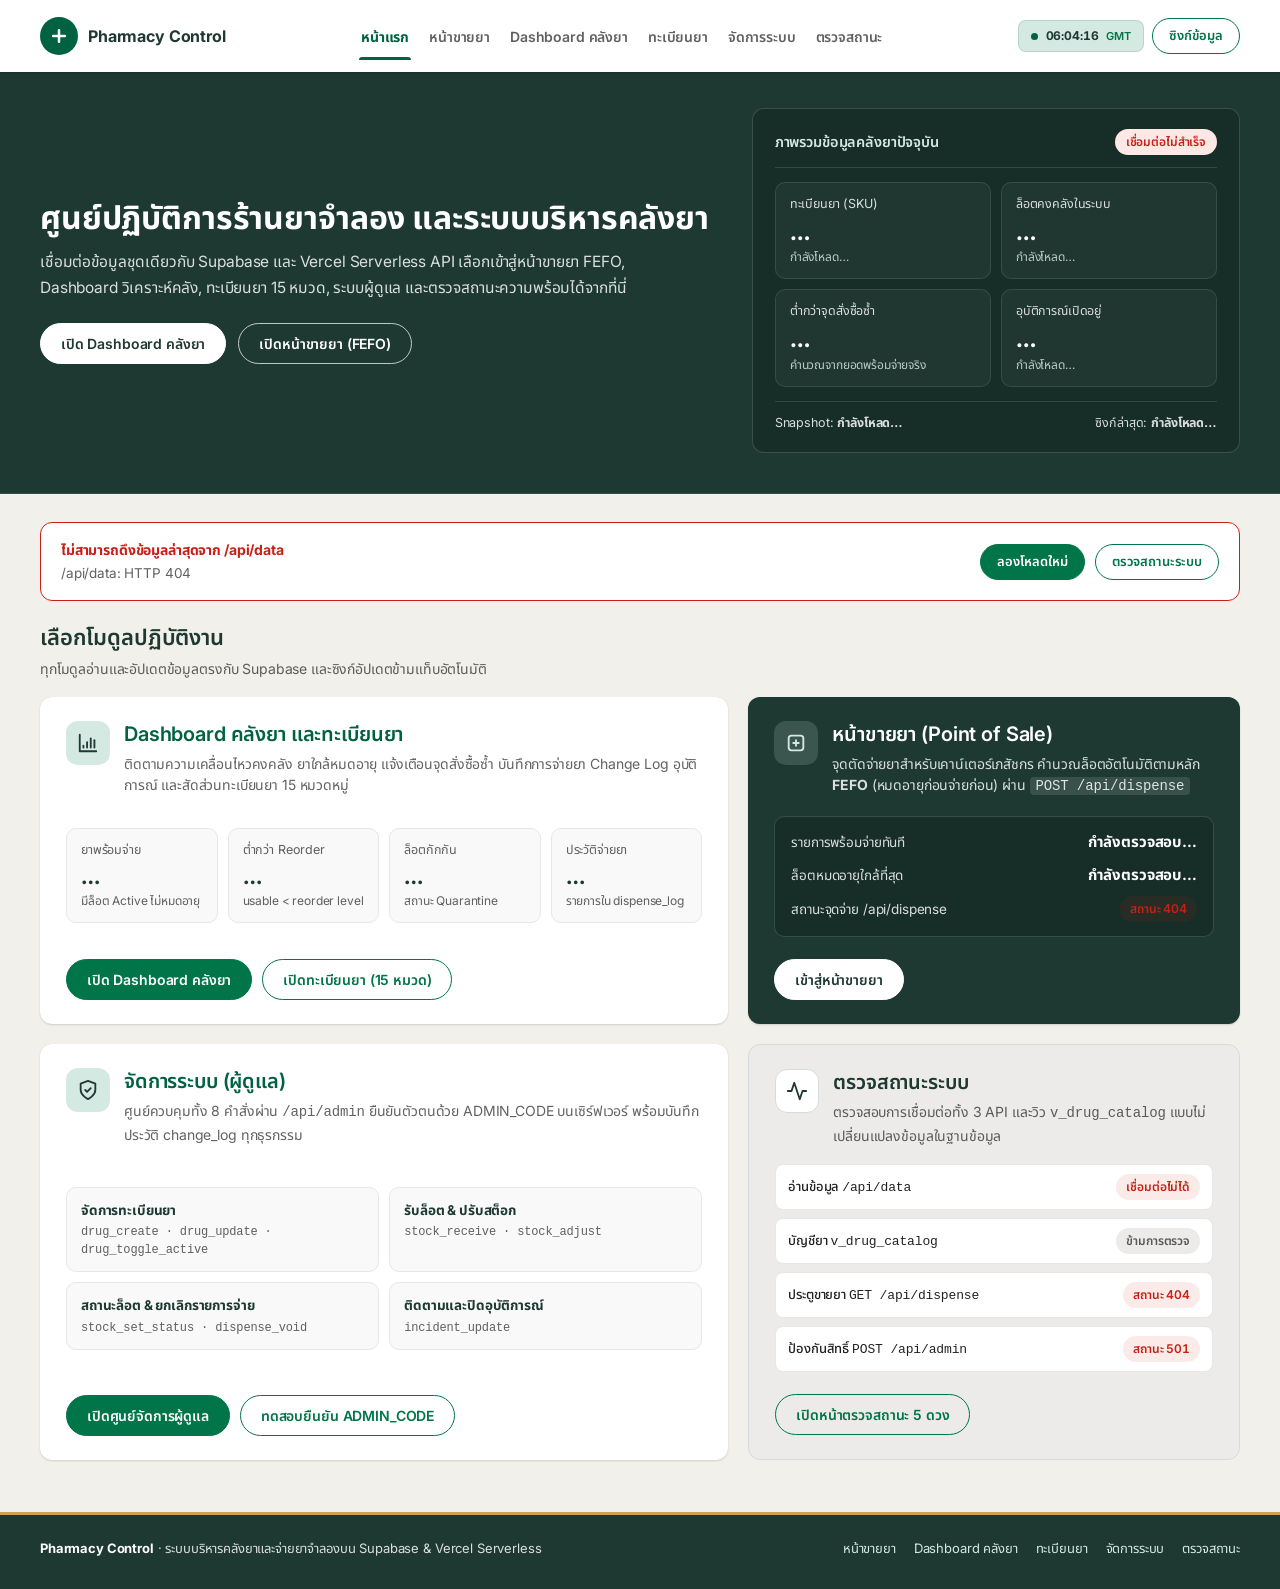
==== commit bdc8315e: "Add Starbucks-themed Home Portal (index.html), route Inventory Dashboard to dashboard.html, and add " ====
--- a/index.html
+++ b/index.html
@@ -3,11 +3,12 @@
   <head>
     <meta charset="utf-8" />
     <meta name="viewport" content="width=device-width,initial-scale=1" />
+    <meta name="theme-color" content="#1e3932" />
     <meta
       name="description"
-      content="แดชบอร์ดบริหารคลังยา สต็อกรายล็อต วันหมดอายุ Reorder และประวัติการจ่ายยา เชื่อมต่อข้อมูลสดจาก Supabase แบบครบทุกฟิลด์ไม่ต้องเลื่อนตารางแนวนอน"
+      content="ศูนย์ปฏิบัติการระบบร้านยาจำลอง — หน้าหลักเชื่อมหน้าขายยา FEFO, Dashboard คลังยา, ทะเบียนยา, จัดการระบบผู้ดูแล และตรวจสถานะระบบ Supabase"
     />
-    <title>Pharmacy Operations | Inventory &amp; Dispense Dashboard</title>
+    <title>ศูนย์ปฏิบัติการร้านยาจำลอง | Pharmacy Control</title>
     <link
       rel="icon"
       type="image/svg+xml"
@@ -21,67 +22,46 @@
     />
     <link rel="stylesheet" href="./datetime-ui.css" />
     <style>
-      /* Hallmark · design-system: DESIGN-starbucks.md · critique: P5 H5 E5 S5 R5 V4 */
       :root {
         --sb-font-sans: 'Inter', 'Noto Sans Thai', 'Helvetica Neue', Helvetica, Arial, sans-serif;
         --sb-font-mono: ui-monospace, SFMono-Regular, Menlo, Monaco, Consolas, monospace;
         --sb-green: #006241;
         --sb-accent: #00754a;
         --sb-house: #1e3932;
-        --sb-uplift: #2b5148;
+        --sb-house-deep: #172e28;
         --sb-green-light: #d4e9e2;
-        --sb-green-tint: rgba(212, 233, 226, 0.33);
+        --sb-green-tint: rgba(0, 98, 65, 0.14);
         --sb-gold: #cba258;
-        --sb-gold-light: #dfc49d;
         --sb-gold-lightest: #faf6ee;
         --sb-gold-ink: #7a5a1e;
         --sb-white: #ffffff;
         --sb-neutral-cool: #f9f9f9;
         --sb-neutral-warm: #f2f0eb;
         --sb-ceramic: #edebe9;
-        --sb-black: #000000;
         --sb-text: rgba(0, 0, 0, 0.87);
-        --sb-text-soft: rgba(0, 0, 0, 0.58);
+        --sb-text-soft: rgba(0, 0, 0, 0.62);
         --sb-text-white: #ffffff;
-        --sb-text-white-soft: rgba(255, 255, 255, 0.78);
-        --sb-rewards-green: #33433d;
+        --sb-text-white-soft: rgba(255, 255, 255, 0.84);
         --sb-red: #c82014;
-        --sb-red-tint: rgba(200, 32, 20, 0.08);
-        --sb-yellow: #fbbc05;
-        --sb-yellow-wash: #fdf4d7;
-        --sb-yellow-ink: #735100;
+        --sb-red-tint: rgba(200, 32, 20, 0.09);
         --sb-border: #d6dbde;
         --sb-hairline: #e7e7e7;
-        --sb-backdrop: rgba(0, 0, 0, 0.52);
-        --sb-ink-08: rgba(0, 0, 0, 0.08);
-        --sb-white-14: rgba(255, 255, 255, 0.14);
-        --sb-white-20: rgba(255, 255, 255, 0.2);
-        --sb-white-28: rgba(255, 255, 255, 0.28);
         --sb-card-radius: 12px;
         --sb-btn-radius: 50px;
-        --sb-input-radius: 6px;
-        --sb-shadow-card: 0 0 0.5px rgba(0, 0, 0, 0.14), 0 1px 1px rgba(0, 0, 0, 0.24);
+        --sb-shadow-card: 0 0 0.5px rgba(0, 0, 0, 0.14), 0 1px 2px rgba(0, 0, 0, 0.14);
         --sb-shadow-nav: 0 1px 3px rgba(0, 0, 0, 0.1), 0 2px 2px rgba(0, 0, 0, 0.06), 0 0 2px rgba(0, 0, 0, 0.07);
-        --sb-shadow-frap: 0 0 6px rgba(0, 0, 0, 0.24), 0 8px 12px rgba(0, 0, 0, 0.14);
-        --sb-shadow-frap-active: 0 0 6px rgba(0, 0, 0, 0.24);
-        --sb-shadow-dialog: 0 12px 32px rgba(0, 0, 0, 0.28);
-      }
-
-      * {
-        box-sizing: border-box;
-      }
-
-      html {
-        scroll-behavior: smooth;
-        overflow-x: clip;
-      }
-
+      }
+
+      * { box-sizing: border-box; }
+      html { scroll-behavior: smooth; overflow-x: clip; }
+      @media (pointer: fine) {
+        html { overscroll-behavior: none; }
+      }
       body {
         margin: 0;
         min-height: 100vh;
         display: flex;
         flex-direction: column;
-        overflow-x: clip;
         background: var(--sb-neutral-warm);
         color: var(--sb-text);
         font-family: var(--sb-font-sans);
@@ -89,152 +69,83 @@
         line-height: 1.5;
         letter-spacing: -0.01em;
         -webkit-font-smoothing: antialiased;
-      }
-
-      h1,
-      h2,
-      h3,
-      h4 {
-        overflow-wrap: break-word;
-        text-wrap: balance;
-        min-width: 0;
-      }
-
-      button,
-      input,
-      select,
-      textarea {
-        font: inherit;
-        letter-spacing: inherit;
-      }
-
-      button {
-        cursor: pointer;
+        -webkit-tap-highlight-color: rgba(0, 98, 65, 0.14);
+      }
+      ::selection { background: var(--sb-green-light); color: var(--sb-house); }
+      a { color: inherit; text-decoration: none; }
+      button, a { touch-action: manipulation; }
+      :focus-visible { outline: 2px solid var(--sb-green); outline-offset: 2px; }
+      .hero-band :focus-visible,
+      .module-card.house :focus-visible,
+      .site-footer :focus-visible {
+        outline: 2px solid var(--sb-green-light);
+        outline-offset: 2px;
+      }
+      h1, h2, h3 { overflow-wrap: break-word; text-wrap: balance; }
+      .tabular { font-variant-numeric: tabular-nums; }
+      .mono { font-family: var(--sb-font-mono); font-size: 12.5px; }
+
+      .skip-link {
+        position: absolute;
+        left: 16px;
+        top: -48px;
+        z-index: 200;
+        padding: 8px 16px;
         border-radius: var(--sb-btn-radius);
-        transition:
-          background-color 0.2s ease,
-          border-color 0.2s ease,
-          color 0.2s ease,
-          transform 0.2s ease,
-          box-shadow 0.2s ease;
-      }
-
-      button:active:not(:disabled) {
-        transform: scale(0.95);
-      }
-
-      button:disabled {
-        opacity: 0.45;
-        cursor: not-allowed;
-      }
-
-      button:focus-visible,
-      a:focus-visible,
-      input:focus-visible,
-      select:focus-visible,
-      textarea:focus-visible,
-      .table-container:focus-visible {
-        outline: 2px solid var(--sb-accent);
-        outline-offset: 2px;
-      }
-
-      a {
-        color: inherit;
-        text-decoration: none;
-      }
-
-      .tabular {
-        font-variant-numeric: tabular-nums;
-      }
-
-      .hide {
-        display: none !important;
-      }
-
-      .sr-only {
-        position: absolute;
-        width: 1px;
-        height: 1px;
-        overflow: hidden;
-        clip-path: inset(50%);
-        white-space: nowrap;
-      }
-
-      /* Global Navigation */
+        background: var(--sb-house);
+        color: var(--sb-white);
+        font-weight: 600;
+        transition: top 150ms ease;
+      }
+      .skip-link:focus { top: 12px; }
+
+      /* Sticky White Top Bar */
       .global-nav {
         position: sticky;
         top: 0;
-        z-index: 40;
+        z-index: 90;
         background: var(--sb-white);
         box-shadow: var(--sb-shadow-nav);
-        min-height: 64px;
-        display: flex;
-        align-items: center;
-      }
-
+        min-height: 72px;
+        display: flex;
+        align-items: center;
+      }
       .nav-inner {
         width: 100%;
         max-width: 1440px;
         margin: 0 auto;
-        padding: 8px 16px;
+        padding: 10px 40px;
         display: flex;
         align-items: center;
         justify-content: space-between;
-        gap: 12px;
-      }
-
+        gap: 16px;
+      }
       .brand {
-        display: flex;
-        align-items: center;
-        gap: 12px;
-        flex: 1 1 auto;
-        min-width: 0;
-      }
-
+        display: inline-flex;
+        align-items: center;
+        gap: 10px;
+        flex-shrink: 0;
+      }
       .brand-emblem {
-        width: 40px;
-        height: 40px;
+        width: 38px;
+        height: 38px;
         border-radius: 50%;
         background: var(--sb-green);
         color: var(--sb-white);
         display: grid;
         place-items: center;
-        flex-shrink: 0;
-      }
-
-      .brand-copy {
-        display: flex;
-        flex-direction: column;
-        min-width: 0;
-      }
-
-      .brand-kicker {
-        font-size: 12px;
-        font-weight: 600;
-        color: var(--sb-green);
-        line-height: 1.25;
-        white-space: nowrap;
-        overflow: hidden;
-        text-overflow: ellipsis;
-      }
-
+      }
       .brand-title {
         font-size: 16px;
         font-weight: 700;
-        color: var(--sb-text);
-        letter-spacing: -0.01em;
+        color: var(--sb-house);
         white-space: nowrap;
-        overflow: hidden;
-        text-overflow: ellipsis;
-      }
-
+      }
       .nav-links {
         display: flex;
         align-items: center;
         gap: 16px;
-        align-self: stretch;
-      }
-
+      }
       .nav-link {
         position: relative;
         display: inline-flex;
@@ -244,1847 +155,519 @@
         font-size: 14px;
         font-weight: 600;
         color: var(--sb-text-soft);
-        transition: color 0.2s ease;
         white-space: nowrap;
-      }
-
-      .nav-link:hover {
-        color: var(--sb-green);
-      }
-
-      .nav-link.active {
-        color: var(--sb-green);
-        font-weight: 700;
-      }
-
+        transition: color 150ms ease;
+      }
+      .nav-link:hover { color: var(--sb-green); }
+      .nav-link.active { color: var(--sb-green); font-weight: 700; }
       .nav-link.active::after {
         content: '';
         position: absolute;
         left: 0;
         right: 0;
-        bottom: -4px;
+        bottom: -2px;
         height: 3px;
+        border-radius: 3px 3px 0 0;
         background: var(--sb-green);
       }
-
       .nav-actions {
         display: flex;
         align-items: center;
-        gap: 6px;
+        gap: 8px;
         flex-shrink: 0;
       }
-
-      .nav-chip {
-        display: inline-flex;
-        align-items: center;
-        gap: 6px;
-        padding: 5px 10px;
-        border-radius: var(--sb-btn-radius);
-        background: var(--sb-ceramic);
-        color: var(--sb-text-soft);
-        font-size: 12px;
-        font-weight: 500;
-        white-space: nowrap;
-      }
-
-      .nav-chip strong {
-        color: var(--sb-text);
-        font-weight: 700;
-      }
-
       .mobile-menu-btn {
         display: none;
-        padding: 7px 14px;
-        min-height: 38px;
-        background: var(--sb-white);
-        color: var(--sb-text);
-        border: 1px solid var(--sb-border);
-        font-size: 13px;
-        font-weight: 600;
-      }
-
-      .mobile-drawer {
-        display: none;
-        background: var(--sb-neutral-cool);
-        border-top: 1px solid var(--sb-hairline);
-        padding: 12px 16px 16px;
-        box-shadow: var(--sb-shadow-card);
-      }
-
-      .mobile-drawer.open {
-        display: flex;
-        flex-direction: column;
-        gap: 8px;
-      }
-
-      .mobile-drawer a {
-        padding: 10px 14px;
+        align-items: center;
+        justify-content: center;
+        min-height: 40px;
+        padding: 6px 14px;
         border-radius: var(--sb-btn-radius);
-        font-weight: 600;
-        color: var(--sb-text);
-        background: var(--sb-white);
-        border: 1px solid var(--sb-hairline);
-      }
-
-      .mobile-drawer a.active {
-        background: var(--sb-green);
-        color: var(--sb-white);
-        border-color: var(--sb-green);
-      }
-
-      /* Starbucks Pill Buttons */
-      .btn {
-        display: inline-flex;
-        align-items: center;
-        justify-content: center;
-        gap: 6px;
-        padding: 7px 16px;
-        min-height: 38px;
-        border-radius: var(--sb-btn-radius);
-        font-size: 14px;
-        font-weight: 600;
-        line-height: 1.2;
         border: 1px solid var(--sb-border);
         background: var(--sb-white);
         color: var(--sb-text);
+        font-family: inherit;
+        font-size: 13px;
+        font-weight: 600;
+        cursor: pointer;
+      }
+      .mobile-drawer {
+        display: none;
+        background: var(--sb-white);
+        border-bottom: 1px solid var(--sb-border);
+        padding: 12px 16px 16px;
+        gap: 8px;
+        flex-direction: column;
+      }
+      .mobile-drawer.open { display: flex; }
+      .mobile-drawer a { padding: 10px 12px; border-radius: 8px; font-weight: 600; }
+      .mobile-drawer a.active { background: var(--sb-green-light); color: var(--sb-house); }
+
+      /* Pill Buttons */
+      .btn {
+        display: inline-flex;
+        align-items: center;
+        justify-content: center;
+        gap: 8px;
+        min-height: 40px;
+        padding: 9px 20px;
+        border-radius: var(--sb-btn-radius);
+        border: 1px solid transparent;
+        font-family: inherit;
+        font-size: 14px;
+        font-weight: 600;
+        cursor: pointer;
         white-space: nowrap;
-      }
-
-      .btn:hover:not(:disabled) {
-        background: var(--sb-neutral-cool);
-      }
-
-      .btn-primary {
-        background: var(--sb-accent);
-        color: var(--sb-white);
-        border-color: var(--sb-accent);
-      }
-
-      .btn-primary:hover:not(:disabled) {
-        background: var(--sb-green);
-        border-color: var(--sb-green);
-      }
-
-      .btn-outline-green {
-        background: transparent;
-        color: var(--sb-accent);
-        border-color: var(--sb-accent);
-      }
-
-      .btn-outline-green:hover:not(:disabled) {
-        background: var(--sb-green-light);
-        color: var(--sb-house);
-      }
-
-      .btn-outline-dark {
-        background: transparent;
-        color: var(--sb-text);
-        border-color: var(--sb-text);
-      }
-
-      .btn-outline-dark:hover:not(:disabled) {
-        background: var(--sb-ceramic);
-      }
-
-      .btn-inverted {
-        background: var(--sb-white);
-        color: var(--sb-accent);
-        border-color: var(--sb-white);
-      }
-
-      .btn-inverted:hover:not(:disabled) {
-        background: var(--sb-neutral-warm);
-      }
-
-      .btn-outline-white {
-        background: transparent;
-        color: var(--sb-white);
-        border-color: var(--sb-white);
-      }
-
-      .btn-outline-white:hover:not(:disabled) {
-        background: var(--sb-white-14);
-      }
-
-      .btn-sm {
-        padding: 6px 13px;
-        min-height: 32px;
-        font-size: 13px;
-      }
-
-      /* House Green Hero Band */
+        transition: background-color 150ms ease, border-color 150ms ease, color 150ms ease, transform 150ms ease;
+      }
+      .btn-sm { min-height: 36px; padding: 7px 16px; font-size: 13px; }
+      .btn:active { transform: scale(0.95); }
+      .btn:disabled { opacity: 0.6; cursor: wait; transform: none; }
+      .btn-primary { background: var(--sb-accent); color: var(--sb-white); border-color: var(--sb-accent); }
+      .btn-primary:hover { background: var(--sb-green); border-color: var(--sb-green); }
+      .btn-outline-green { background: transparent; color: var(--sb-accent); border-color: var(--sb-accent); }
+      .btn-outline-green:hover { background: var(--sb-green-light); }
+      .btn-inverted { background: var(--sb-white); color: var(--sb-house); border-color: var(--sb-white); }
+      .btn-inverted:hover { background: var(--sb-green-light); border-color: var(--sb-green-light); }
+      .btn-outline-white { background: transparent; color: var(--sb-white); border-color: rgba(255, 255, 255, 0.72); }
+      .btn-outline-white:hover { background: rgba(255, 255, 255, 0.14); }
+
+      /* House Green Hero Band + Live Telemetry */
       .hero-band {
         background: var(--sb-house);
         color: var(--sb-text-white);
-        padding: 28px 16px;
-      }
-
+        padding: 36px 40px 40px;
+        border-bottom: 1px solid rgba(255, 255, 255, 0.1);
+      }
       .hero-inner {
         max-width: 1440px;
         margin: 0 auto;
         display: grid;
-        grid-template-columns: minmax(0, 1.45fr) minmax(0, 1fr);
-        gap: 24px;
-        align-items: center;
-      }
-
-      .gold-ceremony-pill {
+        grid-template-columns: minmax(0, 7fr) minmax(0, 5fr);
+        gap: 28px;
+        align-items: center;
+      }
+      .hero-title {
+        margin: 0 0 12px;
+        font-size: 32px;
+        font-weight: 700;
+        line-height: 1.24;
+        color: var(--sb-white);
+      }
+      .hero-sub {
+        margin: 0;
+        max-width: 62ch;
+        font-size: 15.5px;
+        line-height: 1.65;
+        color: var(--sb-text-white-soft);
+      }
+      .hero-ctas {
+        display: flex;
+        flex-wrap: wrap;
+        gap: 12px;
+        margin-top: 22px;
+      }
+
+      .telemetry-card {
+        background: var(--sb-house-deep);
+        border: 1px solid rgba(212, 233, 226, 0.18);
+        border-radius: var(--sb-card-radius);
+        padding: 20px 22px;
+      }
+      .telemetry-head {
+        display: flex;
+        align-items: center;
+        justify-content: space-between;
+        gap: 10px;
+        flex-wrap: wrap;
+        padding-bottom: 12px;
+        border-bottom: 1px solid rgba(212, 233, 226, 0.14);
+        margin-bottom: 14px;
+      }
+      .telemetry-heading {
+        margin: 0;
+        font-size: 14.5px;
+        font-weight: 600;
+        color: var(--sb-green-light);
+      }
+      .hero-sync-badge {
         display: inline-flex;
         align-items: center;
-        gap: 8px;
-        padding: 4px 14px;
-        border-radius: var(--sb-btn-radius);
-        border: 1px solid var(--sb-gold);
-        color: var(--sb-gold);
-        font-size: 13px;
-        font-weight: 600;
-        margin-bottom: 10px;
-      }
-
-      .hero-title {
-        margin: 0 0 10px;
-        font-size: clamp(24px, 3vw, 36px);
-        font-weight: 700;
-        line-height: 1.22;
-        letter-spacing: -0.01em;
-        color: var(--sb-text-white);
-      }
-
-      .hero-sub {
-        margin: 0 0 18px;
-        font-size: 15px;
-        line-height: 1.6;
-        color: var(--sb-text-white-soft);
-        max-width: 660px;
-      }
-
-      .hero-ctas {
-        display: flex;
-        flex-wrap: wrap;
-        gap: 10px;
-      }
-
-      .hero-scope-card {
-        background: var(--sb-uplift);
-        color: var(--sb-text-white);
-        border-radius: var(--sb-card-radius);
-        padding: 18px 20px;
-        border: 1px solid var(--sb-white-14);
-        display: flex;
-        flex-direction: column;
-        gap: 14px;
-        min-width: 0;
-      }
-
-      .scope-head {
-        display: flex;
-        align-items: flex-start;
-        justify-content: space-between;
-        gap: 12px;
-        padding-bottom: 12px;
-        border-bottom: 1px solid var(--sb-white-14);
-        flex-wrap: wrap;
-      }
-
-      .scope-eyebrow {
-        font-size: 12px;
-        font-weight: 700;
-        color: var(--sb-gold);
-        margin-bottom: 4px;
-      }
-
-      .scope-stats {
-        font-size: 14px;
-        font-weight: 600;
-        color: var(--sb-text-white);
-      }
-
-      .scope-sync-meta {
-        display: flex;
-        align-items: center;
-        gap: 8px;
-        flex-wrap: wrap;
-      }
-
-      .scope-badge {
-        background: var(--sb-house);
-        color: var(--sb-green-light);
-        padding: 4px 10px;
-        border-radius: var(--sb-btn-radius);
+        gap: 6px;
+        padding: 4px 11px;
+        border-radius: 999px;
         font-size: 12px;
         font-weight: 600;
-        white-space: nowrap;
-      }
-
-      .hero-control {
-        display: flex;
-        flex-direction: column;
-        gap: 6px;
-      }
-
-      .hero-control-head {
-        display: flex;
-        align-items: center;
+        background: rgba(212, 233, 226, 0.16);
+        color: var(--sb-green-light);
+      }
+      .hero-sync-badge.ok {
+        background: var(--sb-green-light);
+        color: var(--sb-house);
+      }
+      .hero-sync-badge.bad {
+        background: #fde8e6;
+        color: var(--sb-red);
+      }
+
+      .telemetry-grid {
+        display: grid;
+        grid-template-columns: repeat(2, minmax(0, 1fr));
+        gap: 10px;
+      }
+      .telemetry-cell {
+        background: rgba(255, 255, 255, 0.04);
+        border: 1px solid rgba(212, 233, 226, 0.12);
+        border-radius: 10px;
+        padding: 12px 14px;
+      }
+      .telemetry-label {
+        font-size: 12.5px;
+        color: var(--sb-text-white-soft);
+        margin-bottom: 4px;
+      }
+      .telemetry-value {
+        font-size: 24px;
+        font-weight: 700;
+        line-height: 1.15;
+        color: var(--sb-white);
+      }
+      .telemetry-value.warn { color: #ffd9a0; }
+      .telemetry-sub {
+        margin-top: 3px;
+        font-size: 12px;
+        color: rgba(212, 233, 226, 0.85);
+      }
+      .telemetry-foot {
+        margin-top: 14px;
+        padding-top: 12px;
+        border-top: 1px solid rgba(212, 233, 226, 0.14);
+        display: flex;
         justify-content: space-between;
-        gap: 8px;
-        font-size: 12px;
+        align-items: center;
+        gap: 10px;
+        flex-wrap: wrap;
+        font-size: 12.5px;
         color: var(--sb-text-white-soft);
       }
 
-      .hero-control-head strong {
-        color: var(--sb-gold);
-      }
-
-      .hero-select-row {
-        display: flex;
-        gap: 8px;
-        align-items: center;
-      }
-
-      .hero-select {
-        flex: 1;
-        min-width: 0;
-        height: 38px;
-        padding: 0 12px;
-        border-radius: var(--sb-input-radius);
-        background: var(--sb-house);
-        color: var(--sb-white);
-        border: 1px solid var(--sb-white-28);
-        font-size: 13px;
-      }
-
-      .hero-select:focus {
-        border-color: var(--sb-gold);
-      }
-
-      .horizon-group {
-        display: grid;
-        grid-template-columns: repeat(5, minmax(0, 1fr));
-        gap: 4px;
-        background: var(--sb-house);
-        padding: 4px;
-        border-radius: var(--sb-btn-radius);
-        border: 1px solid var(--sb-white-20);
-      }
-
-      .horizon-btn {
-        border: 0;
-        background: transparent;
-        color: var(--sb-text-white-soft);
-        padding: 6px 4px;
-        font-size: 12px;
-        font-weight: 600;
-        border-radius: var(--sb-btn-radius);
-        white-space: nowrap;
-      }
-
-      .horizon-btn:hover {
-        color: var(--sb-white);
-      }
-
-      .horizon-btn.active {
-        background: var(--sb-accent);
-        color: var(--sb-white);
-      }
-
-      /* Main Container */
+      /* Main Portal Container */
       .container {
         width: 100%;
         max-width: 1440px;
         margin: 0 auto;
-        padding: 24px 16px 64px;
+        padding: 28px 40px 52px;
         flex: 1;
       }
-
-      .status-banner {
+      .error-banner {
+        display: none;
         background: var(--sb-white);
+        border: 1px solid var(--sb-red);
         border-radius: var(--sb-card-radius);
+        padding: 16px 20px;
+        margin-bottom: 20px;
+        align-items: center;
+        justify-content: space-between;
+        gap: 16px;
+        flex-wrap: wrap;
+      }
+      .error-banner.show { display: flex; }
+      .error-banner-text strong { color: var(--sb-red); display: block; margin-bottom: 2px; }
+      .error-banner-text span { color: var(--sb-text-soft); font-size: 13.5px; }
+
+      .section-header {
+        display: flex;
+        align-items: flex-end;
+        justify-content: space-between;
+        gap: 16px;
+        flex-wrap: wrap;
+        margin-bottom: 18px;
+      }
+      .section-title {
+        margin: 0 0 4px;
+        font-size: 22px;
+        font-weight: 600;
+        color: var(--sb-house);
+      }
+      .section-sub {
+        margin: 0;
+        font-size: 14px;
+        color: var(--sb-text-soft);
+      }
+
+      /* Asymmetric 7:5 Module Grid */
+      .portal-rows {
+        display: flex;
+        flex-direction: column;
+        gap: 20px;
+      }
+      .portal-row {
+        display: grid;
+        grid-template-columns: minmax(0, 7fr) minmax(0, 5fr);
+        gap: 20px;
+        align-items: stretch;
+      }
+
+      .module-card {
+        border-radius: var(--sb-card-radius);
+        padding: 24px 26px;
+        display: flex;
+        flex-direction: column;
+        justify-content: space-between;
+        gap: 18px;
+        min-width: 0;
+      }
+      .module-card.white {
+        background: var(--sb-white);
         box-shadow: var(--sb-shadow-card);
-        padding: 18px 20px;
-        margin-bottom: 20px;
-        font-size: 14px;
-        color: var(--sb-text);
-      }
-
-      .status-banner.error {
-        background: var(--sb-red-tint);
-        border: 1px solid var(--sb-red);
-        color: var(--sb-red);
-        font-weight: 600;
-      }
-
-      .sync-toast {
+      }
+      .module-card.house {
+        background: var(--sb-house);
+        color: var(--sb-white);
+        box-shadow: var(--sb-shadow-card);
+      }
+      .module-card.ceramic {
+        background: var(--sb-ceramic);
+        border: 1px solid var(--sb-border);
+      }
+
+      .module-head {
+        display: flex;
+        align-items: flex-start;
+        justify-content: space-between;
+        gap: 14px;
+      }
+      .module-title-row {
+        display: flex;
+        align-items: flex-start;
+        gap: 14px;
+        min-width: 0;
+      }
+      .module-icon {
+        width: 44px;
+        height: 44px;
+        border-radius: 12px;
         background: var(--sb-green-light);
         color: var(--sb-house);
-        border: 1px solid var(--sb-accent);
-        border-radius: var(--sb-card-radius);
-        padding: 10px 16px;
-        margin-bottom: 16px;
-        font-size: 13px;
-        font-weight: 600;
-        display: flex;
-        align-items: center;
-        justify-content: space-between;
-        gap: 12px;
-      }
-
-      .section-scope-note {
-        display: flex;
-        align-items: center;
-        justify-content: space-between;
-        flex-wrap: wrap;
-        gap: 10px;
-        background: var(--sb-gold-lightest);
-        border: 1px solid var(--sb-gold-light);
-        color: var(--sb-gold-ink);
-        padding: 10px 16px;
-        border-radius: var(--sb-card-radius);
-        margin-bottom: 16px;
-        font-size: 13px;
-        font-weight: 500;
-      }
-
-      /* 5 KPI Cards */
-      .kpi-grid {
         display: grid;
-        grid-template-columns: repeat(5, minmax(0, 1fr));
-        gap: 16px;
-        margin-bottom: 24px;
-      }
-
-      .kpi-card {
+        place-items: center;
+        flex-shrink: 0;
+      }
+      .module-card.house .module-icon {
+        background: rgba(212, 233, 226, 0.16);
+        color: var(--sb-green-light);
+      }
+      .module-card.ceramic .module-icon {
         background: var(--sb-white);
-        border-radius: var(--sb-card-radius);
-        box-shadow: var(--sb-shadow-card);
-        padding: 16px 18px;
-        display: flex;
-        flex-direction: column;
-        justify-content: space-between;
-        min-height: 132px;
-        text-align: left;
-        border: 1px solid var(--sb-hairline);
-        border-top: 3px solid var(--sb-green);
-      }
-
-      .kpi-card.warn {
-        border-top-color: var(--sb-yellow);
-      }
-
-      .kpi-card.danger {
-        border-top-color: var(--sb-red);
-      }
-
-      .kpi-card:hover {
-        border-color: var(--sb-accent);
-        transform: translateY(-2px);
-      }
-
-      .kpi-label {
-        font-size: 13px;
-        font-weight: 600;
-        color: var(--sb-text-soft);
-        margin-bottom: 8px;
-      }
-
-      .kpi-value {
-        font-size: clamp(23px, 2.2vw, 30px);
-        font-weight: 700;
-        line-height: 1.2;
-        letter-spacing: -0.01em;
-        color: var(--sb-text);
-        margin-bottom: 10px;
-      }
-
-      .kpi-card.accent .kpi-value {
-        color: var(--sb-green);
-      }
-
-      .kpi-card.warn .kpi-value {
-        color: var(--sb-yellow-ink);
-      }
-
-      .kpi-card.danger .kpi-value {
-        color: var(--sb-red);
-      }
-
-      .kpi-foot {
-        padding-top: 10px;
-        border-top: 1px solid var(--sb-hairline);
-        font-size: 12px;
-        color: var(--sb-text-soft);
-        display: flex;
-        align-items: center;
-        justify-content: space-between;
-        gap: 8px;
-      }
-
-      .kpi-link {
-        color: var(--sb-accent);
-        font-weight: 600;
-        white-space: nowrap;
-      }
-
-      /* Two-column cards */
-      .two-col {
-        display: grid;
-        grid-template-columns: minmax(0, 1.05fr) minmax(0, 1fr);
-        gap: 16px;
-        margin-bottom: 24px;
-      }
-
-      .two-col-wide {
-        display: grid;
-        grid-template-columns: minmax(0, 1fr) minmax(0, 1fr);
-        gap: 16px;
-        margin-bottom: 16px;
-      }
-
-      .card {
-        background: var(--sb-white);
-        border-radius: var(--sb-card-radius);
-        box-shadow: var(--sb-shadow-card);
-        padding: 20px 22px;
-        min-width: 0;
-      }
-
-      .card-head {
-        display: flex;
-        align-items: flex-start;
-        justify-content: space-between;
-        gap: 12px;
-        flex-wrap: wrap;
-        margin-bottom: 16px;
-      }
-
-      .card-head-actions {
-        display: flex;
-        gap: 8px;
-        align-items: center;
-        flex-wrap: wrap;
-      }
-
-      .card-title-h1 {
-        margin: 0 0 2px;
+        color: var(--sb-house);
+        border: 1px solid var(--sb-border);
+      }
+      .module-title {
+        margin: 0 0 6px;
         font-size: 20px;
         font-weight: 600;
-        line-height: 1.35;
-        letter-spacing: -0.01em;
+        line-height: 1.3;
         color: var(--sb-green);
       }
-
-      .card-title-h2 {
-        margin: 0 0 2px;
-        font-size: 20px;
-        font-weight: 400;
-        line-height: 1.35;
-        letter-spacing: -0.01em;
-        color: var(--sb-text);
-      }
-
-      .card-sub {
+      .module-card.house .module-title { color: var(--sb-white); }
+      .module-card.ceramic .module-title { color: var(--sb-house); }
+      .module-desc {
         margin: 0;
-        font-size: 13px;
+        font-size: 14px;
+        line-height: 1.55;
         color: var(--sb-text-soft);
       }
-
-      .pill-tag {
-        display: inline-flex;
-        align-items: center;
-        gap: 5px;
-        padding: 4px 12px;
-        border-radius: var(--sb-btn-radius);
-        font-size: 12px;
-        font-weight: 600;
-        background: var(--sb-ceramic);
-        color: var(--sb-text);
-        white-space: nowrap;
-      }
-
-      .pill-tag.mint {
-        background: var(--sb-green-light);
-        color: var(--sb-house);
-      }
-
-      .pill-tag.warn {
-        background: var(--sb-yellow-wash);
-        color: var(--sb-yellow-ink);
-      }
-
-      .pill-tag.danger {
-        background: var(--sb-red-tint);
-        color: var(--sb-red);
-      }
-
-      .pill-tag.gold {
-        background: var(--sb-gold-lightest);
-        border: 1px solid var(--sb-gold);
-        color: var(--sb-gold-ink);
-      }
-
-      /* Analytics Bars */
-      .stack-list {
-        display: flex;
-        flex-direction: column;
-        gap: 12px;
-      }
-
-      .reorder-row {
-        width: 100%;
-        text-align: left;
+      .module-card.house .module-desc { color: var(--sb-text-white-soft); }
+
+      /* Embedded Stats Strip inside Dashboard Card */
+      .stat-strip {
+        display: grid;
+        grid-template-columns: repeat(4, minmax(0, 1fr));
+        gap: 10px;
+      }
+      .stat-box {
         background: var(--sb-neutral-cool);
         border: 1px solid var(--sb-hairline);
         border-radius: 10px;
         padding: 12px 14px;
+      }
+      .stat-box-label {
+        font-size: 12.5px;
+        color: var(--sb-text-soft);
+        margin-bottom: 4px;
+      }
+      .stat-box-val {
+        font-size: 22px;
+        font-weight: 700;
+        line-height: 1.15;
+        color: var(--sb-house);
+      }
+      .stat-box-val.warn { color: var(--sb-gold-ink); }
+      .stat-box-val.bad { color: var(--sb-red); }
+      .stat-box-note {
+        margin-top: 3px;
+        font-size: 12px;
+        color: var(--sb-text-soft);
+      }
+
+      /* POS Inset Readout */
+      .pos-readout {
+        background: var(--sb-house-deep);
+        border: 1px solid rgba(212, 233, 226, 0.16);
+        border-radius: 10px;
+        padding: 14px 16px;
         display: flex;
         flex-direction: column;
-        gap: 8px;
-      }
-
-      .reorder-row:hover {
-        border-color: var(--sb-accent);
-        background: var(--sb-white);
-      }
-
-      .reorder-top {
-        display: flex;
-        align-items: flex-start;
+        gap: 10px;
+      }
+      .pos-readout-row {
+        display: flex;
         justify-content: space-between;
-        gap: 12px;
+        align-items: center;
+        gap: 10px;
         flex-wrap: wrap;
-      }
-
-      .reorder-sku {
-        font-weight: 700;
-        font-size: 13px;
-        color: var(--sb-green);
-      }
-
-      .reorder-name {
-        font-weight: 600;
-        font-size: 14px;
-        color: var(--sb-text);
-      }
-
-      .reorder-cat {
+        font-size: 13.5px;
+        color: var(--sb-text-white-soft);
+      }
+      .pos-readout-row strong { color: var(--sb-white); font-size: 15px; }
+
+      /* Admin 4-group Matrix */
+      .admin-matrix {
+        display: grid;
+        grid-template-columns: repeat(2, minmax(0, 1fr));
+        gap: 10px;
+      }
+      .admin-group {
+        background: var(--sb-neutral-cool);
+        border: 1px solid var(--sb-hairline);
+        border-radius: 10px;
+        padding: 12px 14px;
+      }
+      .admin-group strong {
+        display: block;
+        color: var(--sb-house);
+        font-size: 13.5px;
+        margin-bottom: 3px;
+      }
+      .admin-group span {
         display: block;
         font-size: 12px;
         color: var(--sb-text-soft);
       }
 
-      .reorder-qty {
-        text-align: right;
-        font-size: 13px;
-        font-weight: 700;
-        color: var(--sb-red);
-      }
-
-      .reorder-gap {
-        display: block;
-        font-size: 12px;
-        font-weight: 500;
-        color: var(--sb-text-soft);
-      }
-
-      .meter {
-        width: 100%;
-        height: 10px;
-        background: var(--sb-ceramic);
-        border-radius: 50px;
-        overflow: hidden;
-      }
-
-      .meter-fill {
-        height: 100%;
-        border-radius: 50px;
-        background: var(--sb-accent);
-      }
-
-      .meter-fill.warn {
-        background: var(--sb-yellow);
-      }
-
-      .meter-fill.danger {
-        background: var(--sb-red);
-      }
-
-      .bucket-row {
-        width: 100%;
-        background: transparent;
-        border: 1px solid transparent;
-        border-radius: 10px;
-        padding: 6px 8px;
-        display: grid;
-        grid-template-columns: minmax(90px, 116px) minmax(0, 1fr) minmax(60px, 78px);
-        align-items: center;
-        gap: 12px;
-        text-align: left;
-      }
-
-      .bucket-row:hover {
-        background: var(--sb-neutral-cool);
-        border-color: var(--sb-hairline);
-      }
-
-      .bucket-label {
-        font-size: 13px;
-        font-weight: 600;
-        color: var(--sb-text);
-      }
-
-      .bucket-sub {
-        display: block;
-        font-size: 12px;
-        font-weight: 400;
-        color: var(--sb-text-soft);
-      }
-
-      .bucket-track {
-        height: 22px;
-        background: var(--sb-ceramic);
-        border-radius: 6px;
-        overflow: hidden;
-        display: flex;
-        align-items: center;
-      }
-
-      .bucket-fill {
-        height: 100%;
-        background: var(--sb-accent);
-      }
-
-      .bucket-fill.warn {
-        background: var(--sb-yellow);
-      }
-
-      .bucket-fill.danger {
-        background: var(--sb-red);
-      }
-
-      .bucket-count {
-        text-align: right;
-        font-size: 13px;
-        font-weight: 700;
-        color: var(--sb-text);
-      }
-
-      .card-footnote {
-        margin-top: 14px;
-        padding-top: 12px;
-        border-top: 1px solid var(--sb-hairline);
-        font-size: 12px;
-        color: var(--sb-text-soft);
+      /* Health Probe List inside Status Card */
+      .probe-list {
+        display: flex;
+        flex-direction: column;
+        gap: 8px;
+      }
+      .probe-row {
         display: flex;
         align-items: center;
         justify-content: space-between;
-        flex-wrap: wrap;
-        gap: 8px;
-      }
-
-      .info-wash {
-        background: var(--sb-neutral-warm);
+        gap: 10px;
+        padding: 9px 12px;
+        background: var(--sb-white);
         border: 1px solid var(--sb-hairline);
         border-radius: 8px;
-        padding: 10px 14px;
+        font-size: 13px;
+      }
+      .probe-name {
+        color: var(--sb-text);
+        font-weight: 500;
+      }
+
+      .status-pill {
+        display: inline-flex;
+        align-items: center;
+        gap: 5px;
+        padding: 4px 10px;
+        border-radius: 999px;
         font-size: 12px;
-        color: var(--sb-rewards-green);
-        margin-top: 12px;
-      }
-
-      /* Ceramic Sub-Nav */
-      .ceramic-zone {
-        background: var(--sb-ceramic);
-        border-radius: var(--sb-card-radius);
-        padding: 16px 18px;
-        margin-bottom: 18px;
-        display: flex;
-        flex-direction: column;
-        gap: 12px;
-      }
-
-      .tab-bar {
-        display: flex;
-        align-items: center;
-        justify-content: space-between;
-        flex-wrap: wrap;
-        gap: 12px;
-      }
-
-      .tab-pills {
-        display: flex;
-        flex-wrap: wrap;
-        gap: 8px;
-      }
-
-      .tab-btn {
-        display: inline-flex;
-        align-items: center;
-        gap: 8px;
-        padding: 8px 16px;
-        min-height: 40px;
+        font-weight: 600;
+        background: var(--sb-green-light);
+        color: var(--sb-house);
         white-space: nowrap;
-        background: var(--sb-white);
-        color: var(--sb-text);
-        border: 1px solid var(--sb-border);
-        font-size: 14px;
-        font-weight: 600;
-      }
-
-      .tab-btn:hover {
-        border-color: var(--sb-accent);
-      }
-
-      .tab-btn.active {
-        background: var(--sb-green);
-        color: var(--sb-white);
-        border-color: var(--sb-green);
-      }
-
-      .tab-badge {
+      }
+      .status-pill.wait {
         background: var(--sb-ceramic);
         color: var(--sb-text-soft);
-        padding: 2px 8px;
-        border-radius: var(--sb-btn-radius);
-        font-size: 12px;
-        font-weight: 700;
-        transition: background-color 0.16s ease, color 0.16s ease;
-      }
-
-      .tab-btn.active .tab-badge {
-        background: var(--sb-white-20);
-        color: var(--sb-white);
-      }
-
-      .tab-page {
-        display: none;
-      }
-
-      .tab-page.active {
-        display: block;
-      }
-
-      /* Filter Toolbar */
-      .filter-toolbar {
-        background: var(--sb-ceramic);
-        border-radius: var(--sb-card-radius);
-        padding: 16px 18px;
-        margin-bottom: 16px;
-        display: flex;
-        flex-direction: column;
-        gap: 12px;
-      }
-
-      .filter-toolbar-compact {
-        margin-bottom: 12px;
-      }
-
-      .filter-row {
-        display: flex;
-        flex-wrap: wrap;
-        align-items: flex-end;
-        gap: 10px;
-      }
-
-      .field {
-        display: flex;
-        flex-direction: column;
-        gap: 4px;
-        min-width: 145px;
-        flex: 1 1 160px;
-      }
-
-      .field.search-field {
-        flex: 2 1 250px;
-      }
-
-      .field label {
-        font-size: 13px;
-        font-weight: 600;
-        color: var(--sb-text-soft);
-      }
-
-      .input,
-      .select,
-      .textarea {
-        width: 100%;
-        padding: 0 12px;
-        background: var(--sb-white);
-        color: var(--sb-text);
-        border: 1px solid var(--sb-border);
-        border-radius: var(--sb-input-radius);
-        font-size: 14px;
-        transition: border-color 0.2s ease, background-color 0.2s ease;
-      }
-
-      .input,
-      .select {
-        height: 40px;
-      }
-
-      .textarea {
-        padding: 10px 12px;
-        min-height: 120px;
-        resize: vertical;
-        font-family: var(--sb-font-mono);
-        font-size: 12px;
-      }
-
-      .input:focus,
-      .select:focus,
-      .textarea:focus {
-        border-color: var(--sb-accent);
-        outline: none;
-      }
-
-      .input.is-filtered,
-      .select.is-filtered {
-        background: var(--sb-green-tint);
-        border-color: var(--sb-accent);
-      }
-
-      .input.is-invalid {
+      }
+      .status-pill.bad {
         background: var(--sb-red-tint);
-        border-color: var(--sb-red);
-      }
-
-      .chip-group {
-        display: flex;
-        flex-wrap: wrap;
-        align-items: center;
-        gap: 7px;
-      }
-
-      .chip-group-label {
-        font-size: 12px;
-        font-weight: 600;
-        color: var(--sb-text-soft);
-        margin-right: 4px;
-      }
-
-      .filter-pill {
-        display: inline-flex;
-        align-items: center;
-        gap: 6px;
-        padding: 6px 13px;
-        min-height: 36px;
-        white-space: nowrap;
-        background: var(--sb-white);
-        color: var(--sb-text);
-        border: 1px solid var(--sb-border);
-        font-size: 13px;
-        font-weight: 600;
-      }
-
-      .filter-pill:hover {
-        border-color: var(--sb-accent);
-      }
-
-      .filter-pill.active {
-        background: var(--sb-house);
-        color: var(--sb-white);
-        border-color: var(--sb-house);
-      }
-
-      .active-chips-bar {
-        display: flex;
-        flex-wrap: wrap;
-        align-items: center;
-        justify-content: space-between;
-        gap: 10px;
-        padding-top: 8px;
-        border-top: 1px solid var(--sb-ink-08);
-      }
-
-      .active-chips {
-        display: flex;
-        flex-wrap: wrap;
-        align-items: center;
-        gap: 6px;
-      }
-
-      .active-chip {
-        display: inline-flex;
-        align-items: center;
-        gap: 6px;
-        padding: 4px 10px;
-        border-radius: var(--sb-btn-radius);
-        background: var(--sb-green-light);
-        color: var(--sb-house);
-        font-size: 12px;
-        font-weight: 600;
-        border: 1px solid var(--sb-accent);
-      }
-
-      .active-chip button {
-        border: 0;
-        background: transparent;
-        color: var(--sb-house);
-        padding: 0 2px;
-        font-size: 14px;
-        font-weight: 700;
-        line-height: 1;
-      }
-
-      .filter-summary {
+        color: var(--sb-red);
+      }
+      .module-card.house .status-pill.ok-dark {
+        background: rgba(212, 233, 226, 0.2);
+        color: var(--sb-green-light);
+      }
+
+      .module-actions {
         display: flex;
         align-items: center;
         gap: 10px;
         flex-wrap: wrap;
-        font-size: 13px;
-        color: var(--sb-text-soft);
-      }
-
-      /* ZERO-HORIZONTAL-SCROLL RESPONSIVE TABLES (Container Query Powered) */
-      .table-container {
-        container-type: inline-size;
-        max-inline-size: 100%;
-        border: 1px solid var(--sb-hairline);
-        border-radius: 10px;
-        background: var(--sb-white);
-        overflow: clip;
-      }
-
-      table {
-        width: 100%;
-        border-collapse: collapse;
-        table-layout: fixed;
-        font-size: 13px;
-        white-space: normal;
-        overflow-wrap: break-word;
-      }
-
-      th,
-      td {
-        padding: 11px 12px;
-        text-align: left;
-        border-bottom: 1px solid var(--sb-hairline);
-        vertical-align: top;
-        min-width: 0;
-      }
-
-      thead th {
-        background: var(--sb-neutral-cool);
-        color: var(--sb-text-soft);
-        font-size: 12px;
-        font-weight: 700;
-      }
-
-      tbody th[scope='row'] {
-        font-weight: 600;
-        color: var(--sb-text);
-      }
-
-      th.num,
-      td.num {
-        text-align: right;
-      }
-
-      tbody tr:last-child th,
-      tbody tr:last-child td {
-        border-bottom: 0;
-      }
-
-      tbody tr:hover {
-        background: var(--sb-neutral-warm);
-      }
-
-      /* Wide Column Proportions (Fit 100% without horizontal scrolling) */
-      .tbl-stock col.c1 { width: 27%; }
-      .tbl-stock col.c2 { width: 17%; }
-      .tbl-stock col.c3 { width: 12%; }
-      .tbl-stock col.c4 { width: 17%; }
-      .tbl-stock col.c5 { width: 11%; }
-      .tbl-stock col.c6 { width: 16%; }
-
-      .tbl-expiry col.c1 { width: 28%; }
-      .tbl-expiry col.c2 { width: 22%; }
-      .tbl-expiry col.c3 { width: 17%; }
-      .tbl-expiry col.c4 { width: 15%; }
-      .tbl-expiry col.c5 { width: 18%; }
-
-      .tbl-reorder col.c1 { width: 34%; }
-      .tbl-reorder col.c2 { width: 26%; }
-      .tbl-reorder col.c3 { width: 16%; }
-      .tbl-reorder col.c4 { width: 24%; }
-
-      .tbl-dispense col.c1 { width: 21%; }
-      .tbl-dispense col.c2 { width: 26%; }
-      .tbl-dispense col.c3 { width: 11%; }
-      .tbl-dispense col.c4 { width: 16%; }
-      .tbl-dispense col.c5 { width: 11%; }
-      .tbl-dispense col.c6 { width: 15%; }
-
-      .tbl-stock {
-        --label-2: 'ล็อตและรับเข้า';
-        --label-3: 'คงเหลือ';
-        --label-4: 'วันหมดอายุ';
-        --label-5: 'สถานะ';
-        --label-6: 'มูลค่าและต้นทุน';
-      }
-
-      .tbl-expiry {
-        --label-2: 'ล็อตและหมดอายุ';
-        --label-3: 'เหลืออีก';
-        --label-4: 'คงเหลือ';
-        --label-5: 'สถานะและมูลค่า';
-      }
-
-      .tbl-reorder {
-        --label-2: 'พร้อมจ่าย / เกณฑ์';
-        --label-3: 'ส่วนต่าง';
-        --label-4: 'สถานะ';
-      }
-
-      .tbl-dispense {
-        --label-2: 'ยาและล็อต';
-        --label-3: 'จำนวนจ่าย';
-        --label-4: 'ผู้รับยา / เภสัชกร';
-        --label-5: 'ประเภท';
-        --label-6: 'Incident';
-      }
-
-      .tbl-modal-lots {
-        --label-2: 'รับเข้า';
-        --label-3: 'คงเหลือ';
-        --label-4: 'หมดอายุ';
-        --label-5: 'สถานะ';
-        --label-6: 'มูลค่า';
-      }
-
-      .tbl-modal-logs {
-        --label-2: 'รหัสจ่าย';
-        --label-3: 'ล็อต';
-        --label-4: 'จำนวน';
-        --label-5: 'เภสัชกร';
-        --label-6: 'สถานะ / Incident';
-      }
-
-      @container (width < 820px) {
-        .table-container.wide-table {
-          border: 0;
-          background: transparent;
-        }
-
-        .wide-table table,
-        .wide-table thead,
-        .wide-table tbody,
-        .wide-table tr,
-        .wide-table th,
-        .wide-table td {
-          display: block;
-          width: 100%;
-        }
-
-        .wide-table thead {
-          display: none;
-        }
-
-        .wide-table tbody tr {
-          background: var(--sb-white);
-          border: 1px solid var(--sb-hairline);
-          border-radius: 10px;
-          padding: 12px 14px;
-          margin-bottom: 10px;
-        }
-
-        .wide-table tbody tr:last-child {
-          margin-bottom: 0;
-        }
-
-        .wide-table tbody th[scope='row'] {
-          padding: 0 0 8px;
-          margin-bottom: 6px;
-          border-bottom: 1px solid var(--sb-hairline);
-        }
-
-        .wide-table tbody td {
-          display: grid;
-          grid-template-columns: minmax(112px, 40%) minmax(0, 1fr);
-          gap: 6px 12px;
-          align-items: start;
-          padding: 8px 0;
-          text-align: left;
-          border-bottom: 1px solid var(--sb-ceramic);
-        }
-
-        .wide-table tbody td:last-child {
-          border-bottom: 0;
-          padding-bottom: 0;
-        }
-
-        .wide-table tbody td::before {
-          grid-column: 1;
-          grid-row: 1;
-          font-size: 12px;
-          font-weight: 600;
-          color: var(--sb-text-soft);
-        }
-
-        .wide-table tbody td > * {
-          grid-column: 2;
-          min-width: 0;
-        }
-
-        .wide-table tbody td:nth-child(2)::before { content: var(--label-2); }
-        .wide-table tbody td:nth-child(3)::before { content: var(--label-3); }
-        .wide-table tbody td:nth-child(4)::before { content: var(--label-4); }
-        .wide-table tbody td:nth-child(5)::before { content: var(--label-5); }
-        .wide-table tbody td:nth-child(6)::before { content: var(--label-6); }
-      }
-
-      @container (width < 560px) {
-        .table-container.compact-table {
-          border: 0;
-          background: transparent;
-        }
-
-        .compact-table table,
-        .compact-table thead,
-        .compact-table tbody,
-        .compact-table tr,
-        .compact-table th,
-        .compact-table td {
-          display: block;
-          width: 100%;
-        }
-
-        .compact-table thead {
-          display: none;
-        }
-
-        .compact-table tbody tr {
-          background: var(--sb-white);
-          border: 1px solid var(--sb-hairline);
-          border-radius: 10px;
-          padding: 12px 14px;
-          margin-bottom: 10px;
-        }
-
-        .compact-table tbody tr:last-child {
-          margin-bottom: 0;
-        }
-
-        .compact-table tbody th[scope='row'] {
-          padding: 0 0 8px;
-          margin-bottom: 6px;
-          border-bottom: 1px solid var(--sb-hairline);
-        }
-
-        .compact-table tbody td {
-          display: grid;
-          grid-template-columns: minmax(108px, 40%) minmax(0, 1fr);
-          gap: 6px 12px;
-          align-items: start;
-          padding: 8px 0;
-          text-align: left;
-          border-bottom: 1px solid var(--sb-ceramic);
-        }
-
-        .compact-table tbody td:last-child {
-          border-bottom: 0;
-          padding-bottom: 0;
-        }
-
-        .compact-table tbody td::before {
-          grid-column: 1;
-          grid-row: 1;
-          font-size: 12px;
-          font-weight: 600;
-          color: var(--sb-text-soft);
-        }
-
-        .compact-table tbody td > * {
-          grid-column: 2;
-          min-width: 0;
-        }
-
-        .compact-table tbody td:nth-child(2)::before { content: var(--label-2); }
-        .compact-table tbody td:nth-child(3)::before { content: var(--label-3); }
-        .compact-table tbody td:nth-child(4)::before { content: var(--label-4); }
-        .compact-table tbody td:nth-child(5)::before { content: var(--label-5); }
-        .compact-table tbody td:nth-child(6)::before { content: var(--label-6); }
-      }
-
-      .cell-val {
-        display: block;
-        min-width: 0;
-      }
-
-      .sku-btn {
-        border: 0;
-        background: transparent;
-        padding: 0;
-        text-align: left;
-        border-radius: 4px;
-        color: var(--sb-green);
-        font-weight: 700;
-        font-size: 13px;
-      }
-
-      .sku-btn:hover {
-        text-decoration: underline;
-      }
-
-      .cell-sub {
-        display: block;
-        font-size: 12px;
-        color: var(--sb-text-soft);
-        font-weight: 400;
-      }
-
-      .cell-sub.danger {
-        color: var(--sb-red);
-        font-weight: 600;
-      }
-
-      .cell-sub.warn {
-        color: var(--sb-yellow-ink);
-        font-weight: 600;
-      }
-
-      .cell-main {
-        display: block;
-        font-weight: 600;
-        color: var(--sb-text);
-      }
-
-      .mono {
-        font-family: var(--sb-font-mono);
-        font-size: 12px;
-      }
-
-      .badge {
-        display: inline-flex;
-        align-items: center;
-        gap: 5px;
-        padding: 3px 10px;
-        border-radius: var(--sb-btn-radius);
-        font-size: 12px;
-        font-weight: 700;
-      }
-
-      .badge.good {
-        background: var(--sb-green-light);
-        color: var(--sb-house);
-      }
-
-      .badge.warn {
-        background: var(--sb-yellow-wash);
-        color: var(--sb-yellow-ink);
-      }
-
-      .badge.bad {
-        background: var(--sb-red-tint);
-        color: var(--sb-red);
-      }
-
-      .badge.neutral {
-        background: var(--sb-ceramic);
-        color: var(--sb-text-soft);
-      }
-
-      .empty {
-        padding: 32px 20px;
-        text-align: center;
-        color: var(--sb-text-soft);
-        font-size: 14px;
-      }
-
-      .pager {
-        display: flex;
-        align-items: center;
-        justify-content: space-between;
-        flex-wrap: wrap;
-        gap: 12px;
-        margin-top: 14px;
-        font-size: 13px;
-        color: var(--sb-text-soft);
-      }
-
-      .pager-controls {
-        display: flex;
-        align-items: center;
-        gap: 8px;
-        flex-wrap: wrap;
-      }
-
-      .pager select {
-        height: 34px;
-        padding: 0 8px;
-        border: 1px solid var(--sb-border);
-        border-radius: var(--sb-input-radius);
-        background: var(--sb-white);
-        color: var(--sb-text);
-        font-size: 13px;
-      }
-
-      /* Dispense Analytics */
-      .disp-kpis {
-        display: grid;
-        grid-template-columns: repeat(auto-fit, minmax(115px, 1fr));
-        gap: 10px;
-        margin-top: 6px;
-      }
-
-      .disp-mini {
-        background: var(--sb-neutral-cool);
-        border: 1px solid var(--sb-hairline);
-        border-radius: 10px;
-        padding: 10px 12px;
-      }
-
-      .disp-mini span {
-        display: block;
-        font-size: 12px;
-        font-weight: 600;
-        color: var(--sb-text-soft);
-      }
-
-      .disp-mini strong {
-        font-size: 18px;
-        font-weight: 700;
-        color: var(--sb-text);
-      }
-
-      .disp-mini strong.good {
-        color: var(--sb-green);
-      }
-
-      .disp-mini strong.warn {
-        color: #9a5b00;
-      }
-
-      .disp-mini strong.bad {
-        color: var(--sb-red);
-      }
-
-      .bar-list {
-        display: flex;
-        flex-direction: column;
-        gap: 9px;
-        max-height: 360px;
-        overflow-y: auto;
-        padding-right: 4px;
-      }
-
-      .bar-row {
-        display: flex;
-        flex-direction: column;
-        gap: 4px;
-      }
-
-      .bar-row.clickable {
-        width: 100%;
-        border: 1px solid transparent;
-        background: transparent;
-        border-radius: 8px;
-        padding: 5px 8px;
-        text-align: left;
-      }
-
-      .bar-row.clickable:hover {
-        background: var(--sb-neutral-warm);
-        border-color: var(--sb-hairline);
-      }
-
-      .bar-head {
-        display: flex;
-        justify-content: space-between;
-        align-items: center;
-        gap: 10px;
-        font-size: 13px;
-      }
-
-      .bar-head span {
-        overflow: hidden;
-        text-overflow: ellipsis;
-        white-space: nowrap;
-        color: var(--sb-text);
-      }
-
-      .bar-head b {
-        color: var(--sb-green);
-        flex-shrink: 0;
-      }
-
-      .bar-track {
-        height: 9px;
-        border-radius: 50px;
-        background: var(--sb-ceramic);
-        overflow: hidden;
-      }
-
-      .bar-fill {
-        height: 100%;
-        border-radius: 50px;
-        background: var(--sb-accent);
-      }
-
-      .warn-banner {
-        display: inline-flex;
-        align-items: center;
-        gap: 6px;
-        padding: 6px 12px;
-        border-radius: var(--sb-btn-radius);
-        background: var(--sb-red-tint);
-        border: 1px solid var(--sb-red);
-        color: var(--sb-red);
-        font-size: 12px;
-        font-weight: 600;
-      }
-
-      .gold-callout {
-        background: var(--sb-gold-lightest);
-        border: 1px solid var(--sb-gold);
-        border-radius: 10px;
-        padding: 12px 14px;
-        color: var(--sb-gold-ink);
-        font-size: 13px;
-        margin-top: 14px;
-      }
-
-      /* Frap Floating Action Button */
-      .frap-fab {
-        position: fixed;
-        right: 24px;
-        bottom: 24px;
-        z-index: 45;
-        width: 56px;
-        height: 56px;
-        border-radius: 50%;
-        border: 0;
-        background: var(--sb-accent);
-        color: var(--sb-white);
-        box-shadow: var(--sb-shadow-frap);
-        display: grid;
-        place-items: center;
-      }
-
-      .frap-fab::after {
-        content: '';
-        position: absolute;
-        inset: -0.8rem;
-      }
-
-      .frap-fab:hover {
-        background: var(--sb-green);
-      }
-
-      .frap-fab:active {
-        transform: scale(0.95);
-        box-shadow: var(--sb-shadow-frap-active);
-      }
-
-      /* Native <dialog> Modals */
-      dialog.sb-dialog {
-        width: min(860px, calc(100% - 24px));
-        max-height: 88vh;
-        border: 0;
-        border-radius: var(--sb-card-radius);
-        background: var(--sb-white);
-        color: var(--sb-text);
-        box-shadow: var(--sb-shadow-dialog);
-        padding: 0;
-        overflow: hidden;
-      }
-
-      dialog.sb-dialog[open] {
-        display: flex;
-        flex-direction: column;
-      }
-
-      dialog.sb-dialog:modal {
-        overscroll-behavior: contain;
-      }
-
-      dialog.sb-dialog::backdrop {
-        background: var(--sb-backdrop);
-        overflow: hidden;
-        overscroll-behavior: contain;
-      }
-
-      .dialog-scroll {
-        padding: 22px 24px;
-        overflow-y: auto;
-        flex: 1;
-      }
-
-      .modal-head {
-        display: flex;
-        align-items: flex-start;
-        justify-content: space-between;
-        gap: 12px;
-        padding-bottom: 14px;
-        border-bottom: 1px solid var(--sb-hairline);
-        margin-bottom: 16px;
-      }
-
-      .modal-title {
-        margin: 0;
-        font-size: 20px;
-        font-weight: 700;
-        color: var(--sb-green);
-      }
-
-      .modal-meta-grid {
-        display: grid;
-        grid-template-columns: repeat(4, minmax(0, 1fr));
-        gap: 10px;
-        margin: 14px 0;
-      }
-
-      .modal-meta-box {
-        background: var(--sb-neutral-warm);
-        border-radius: 8px;
-        padding: 10px 12px;
-      }
-
-      .modal-meta-box small {
-        display: block;
-        font-size: 12px;
-        font-weight: 600;
-        color: var(--sb-text-soft);
-      }
-
-      .modal-meta-box strong {
-        font-size: 14px;
-        color: var(--sb-text);
-      }
-
-      .lookup-results {
-        display: flex;
-        flex-direction: column;
-        gap: 6px;
-        max-height: 200px;
-        overflow-y: auto;
-        margin-top: 10px;
-      }
-
-      .lookup-item {
-        width: 100%;
-        display: flex;
-        align-items: center;
-        justify-content: space-between;
-        gap: 10px;
-        padding: 10px 14px;
-        border-radius: 10px;
-        border: 1px solid var(--sb-hairline);
-        background: var(--sb-neutral-cool);
-        text-align: left;
-      }
-
-      .lookup-item:hover,
-      .lookup-item.selected {
-        border-color: var(--sb-accent);
-        background: var(--sb-green-tint);
-      }
-
-      /* Sync Modal Specifics */
-      .sync-tabs {
-        display: flex;
-        flex-wrap: wrap;
-        gap: 8px;
-        margin-bottom: 16px;
-      }
-
-      .drop-zone {
-        border: 2px dashed var(--sb-border);
-        border-radius: 10px;
-        padding: 14px 16px;
-        background: var(--sb-neutral-cool);
-        display: flex;
-        flex-wrap: wrap;
-        align-items: center;
-        justify-content: space-between;
-        gap: 10px;
-        margin-bottom: 12px;
-      }
-
-      .drop-zone.dragover {
-        border-color: var(--sb-accent);
-        background: var(--sb-green-tint);
-      }
-
-      .diff-box {
-        border-radius: 10px;
-        padding: 12px 14px;
-        background: var(--sb-neutral-warm);
-        border: 1px solid var(--sb-border);
-        font-size: 13px;
-        margin: 12px 0;
-      }
-
-      .diff-box.valid {
-        background: var(--sb-green-tint);
-        border-color: var(--sb-accent);
-      }
-
-      .diff-box.error {
-        background: var(--sb-red-tint);
-        border-color: var(--sb-red);
-        color: var(--sb-red);
-      }
-
-      .sync-form-grid {
-        display: grid;
-        grid-template-columns: repeat(2, minmax(0, 1fr));
-        gap: 10px;
-      }
-
-      .history-list {
-        display: flex;
-        flex-direction: column;
-        gap: 8px;
-        max-height: 210px;
-        overflow-y: auto;
-      }
-
-      .history-item {
-        padding: 9px 12px;
-        border-radius: 8px;
-        background: var(--sb-neutral-cool);
-        border: 1px solid var(--sb-hairline);
-        font-size: 12px;
-        display: flex;
-        justify-content: space-between;
-        gap: 10px;
-        flex-wrap: wrap;
+        padding-top: 4px;
       }
 
       /* Footer */
       .site-footer {
         background: var(--sb-house);
         color: var(--sb-text-white);
-        padding: 28px 16px 36px;
+        padding: 24px 40px 32px;
         border-top: 3px solid var(--sb-gold);
       }
-
       .footer-inner {
         max-width: 1440px;
         margin: 0 auto;
         display: flex;
-        align-items: flex-start;
+        align-items: center;
         justify-content: space-between;
         flex-wrap: wrap;
-        gap: 20px;
-      }
-
-      .footer-brand {
-        font-weight: 700;
-        font-size: 15px;
-        color: var(--sb-gold);
-        margin-bottom: 6px;
-      }
-
-      .footer-copy {
-        margin: 0;
+        gap: 16px;
+      }
+      .footer-meta {
         font-size: 13px;
         color: var(--sb-text-white-soft);
-        line-height: 1.6;
-      }
-
-      /* Breakpoints */
-      @media (min-width: 480px) {
-        .global-nav {
-          min-height: 72px;
+      }
+      .footer-meta strong { color: var(--sb-white); }
+      .footer-links {
+        display: flex;
+        gap: 18px;
+        flex-wrap: wrap;
+        font-size: 13px;
+        color: var(--sb-green-light);
+      }
+      .footer-links a:hover { color: var(--sb-white); text-decoration: underline; }
+
+      @media (max-width: 1240px) {
+        .nav-links { display: none; }
+        .mobile-menu-btn { display: inline-flex; }
+      }
+      @media (max-width: 1024px) {
+        .hero-inner,
+        .portal-row {
+          grid-template-columns: 1fr;
         }
-      }
-
-      @media (min-width: 768px) {
-        .global-nav {
-          min-height: 83px;
+        .stat-strip {
+          grid-template-columns: repeat(2, minmax(0, 1fr));
         }
+      }
+      @media (max-width: 767px) {
         .nav-inner,
         .hero-band,
         .container,
         .site-footer {
-          padding-left: 24px;
-          padding-right: 24px;
+          padding-left: 16px;
+          padding-right: 16px;
         }
-      }
-
-      @media (min-width: 1024px) {
-        .global-nav {
-          min-height: 92px;
-        }
-        .nav-inner,
-        .hero-band,
-        .container,
-        .site-footer {
-          padding-left: 40px;
-          padding-right: 40px;
-        }
-      }
-
-      @media (max-width: 1120px) {
-        .nav-links,
-        .nav-chip,
-        #openLookupTop,
-        #quickSyncBtn {
-          display: none;
-        }
-        .mobile-menu-btn {
-          display: inline-flex;
-        }
-        .kpi-grid {
-          grid-template-columns: repeat(3, minmax(0, 1fr));
-        }
-        .disp-kpis {
-          grid-template-columns: repeat(3, minmax(0, 1fr));
-        }
-      }
-
-      @media (max-width: 960px) {
-        .hero-inner,
-        .two-col,
-        .two-col-wide {
-          grid-template-columns: 1fr;
-        }
-        .modal-meta-grid {
-          grid-template-columns: repeat(2, minmax(0, 1fr));
-        }
-      }
-
-      @media (max-width: 767px) {
-        .brand-title {
-          font-size: 14px;
-        }
-        .kpi-grid {
-          grid-template-columns: repeat(2, minmax(0, 1fr));
-          gap: 10px;
-        }
-        .disp-kpis,
-        .sync-form-grid {
-          grid-template-columns: repeat(2, minmax(0, 1fr));
-        }
-        .card {
-          padding: 16px;
-        }
-        .bucket-row {
-          grid-template-columns: 1fr;
-          gap: 6px;
-        }
-        .bucket-count {
-          text-align: left;
-        }
-        .frap-fab {
-          right: 16px;
-          bottom: 16px;
-        }
-      }
-
-      @media (max-width: 480px) {
-        .sync-form-grid {
-          grid-template-columns: 1fr;
-        }
-      }
-
+        .hero-title { font-size: 24px; }
+        .module-card { padding: 20px 18px; }
+        .admin-matrix { grid-template-columns: 1fr; }
+      }
       @media (prefers-reduced-motion: reduce) {
-        html {
-          scroll-behavior: auto;
-        }
-        *,
-        *::before,
-        *::after {
+        html { scroll-behavior: auto; }
+        *, *::before, *::after {
           transition-duration: 0.01ms !important;
           animation-duration: 0.01ms !important;
         }
@@ -2092,45 +675,32 @@
     </style>
   </head>
   <body>
+    <a class="skip-link" href="#main">ข้ามไปยังเนื้อหาหลัก</a>
+
     <header class="global-nav">
       <div class="nav-inner">
-        <div class="brand">
+        <a class="brand" href="./index.html" translate="no">
           <span class="brand-emblem" aria-hidden="true">
             <svg width="20" height="20" viewBox="0 0 24 24" fill="currentColor">
               <path d="M19 10.5h-5.5V5a1.5 1.5 0 0 0-3 0v5.5H5a1.5 1.5 0 0 0 0 3h5.5V19a1.5 1.5 0 0 0 3 0v-5.5H19a1.5 1.5 0 0 0 0-3Z" />
             </svg>
           </span>
-          <div class="brand-copy">
-            <span class="brand-kicker">Pharmacy Control · Starbucks Design</span>
-            <span class="brand-title">Inventory Operations Center</span>
-          </div>
-        </div>
+          <span class="brand-title">Pharmacy Control</span>
+        </a>
 
         <nav class="nav-links" aria-label="เมนูหลัก">
-          <a class="nav-link active" href="./index.html" aria-current="page">
-            Inventory Dashboard
-          </a>
-          <a class="nav-link" href="./drug_dashboard.html">
-            Drug Master Catalog
-          </a>
-          <a class="nav-link" href="./status.html">
-            สถานะระบบ
-          </a>
+          <a class="nav-link active" href="./index.html" aria-current="page">หน้าแรก</a>
+          <a class="nav-link" href="./pos.html">หน้าขายยา</a>
+          <a class="nav-link" href="./dashboard.html">Dashboard คลังยา</a>
+          <a class="nav-link" href="./drug_dashboard.html">ทะเบียนยา</a>
+          <a class="nav-link" href="./admin.html">จัดการระบบ</a>
+          <a class="nav-link" href="./status.html">ตรวจสถานะ</a>
         </nav>
 
         <div class="nav-actions">
           <span class="nav-clock-chip tabular" id="navClockChip" aria-live="off"></span>
-          <span class="nav-chip" id="navSyncStatus">
-            Snapshot: <strong id="navSnapDate" class="tabular">…</strong>
-          </span>
-          <button type="button" class="btn btn-outline-green btn-sm" id="quickSyncBtn">
-            รีเฟรชข้อมูล
-          </button>
-          <button type="button" class="btn btn-primary btn-sm" id="openSyncBtn">
-            ซิงก์ &amp; ส่งออก
-          </button>
-          <button type="button" class="btn btn-outline-dark btn-sm" id="openLookupTop">
-            ค้นหา SKU 360°
+          <button type="button" class="btn btn-outline-green btn-sm" id="refreshPortalBtn">
+            ซิงก์ข้อมูล
           </button>
           <button
             type="button"
@@ -2146,748 +716,294 @@
     </header>
 
     <div class="mobile-drawer" id="mobileDrawer">
-      <a class="active" href="./index.html" aria-current="page">Inventory Dashboard</a>
-      <a href="./drug_dashboard.html">Drug Master Catalog</a>
-      <a href="./status.html">สถานะระบบ (Status)</a>
-      <button type="button" class="btn btn-primary" id="openSyncMobile">
-        สถานะ Supabase &amp; ส่งออก
-      </button>
-      <button type="button" class="btn btn-outline-green" id="quickSyncMobile">
-        รีเฟรชจาก Supabase
-      </button>
-      <button type="button" class="btn btn-outline-green" id="openLookupMobile">
-        ค้นหา SKU 360°
-      </button>
+      <a class="active" href="./index.html" aria-current="page">หน้าแรก</a>
+      <a href="./pos.html">หน้าขายยา</a>
+      <a href="./dashboard.html">Dashboard คลังยา</a>
+      <a href="./drug_dashboard.html">ทะเบียนยา</a>
+      <a href="./admin.html">จัดการระบบ</a>
+      <a href="./status.html">ตรวจสถานะ</a>
     </div>
 
     <section class="hero-band">
       <div class="hero-inner">
         <div>
-          <div class="gold-ceremony-pill">
-            <span id="heroSnapshotPill">Stock Snapshot · Loading</span>
-          </div>
-          <h1 class="hero-title">บริหารคลังยาและติดตามการจ่ายยา</h1>
+          <h1 class="hero-title">ศูนย์ปฏิบัติการร้านยาจำลอง และระบบบริหารคลังยา</h1>
           <p class="hero-sub">
-            ดึงข้อมูลสดจากฐานข้อมูล Supabase (<code>/api/data</code>) โดยแยกสถานะคงคลัง ณ วันอ้างอิง
-            Snapshot ออกจากประวัติการจ่ายจริงตามช่วงเวลา พร้อมแสดงครบทุกฟิลด์โดยไม่ต้องเลื่อนตารางแนวนอน
+            เชื่อมต่อข้อมูลชุดเดียวกับ <span translate="no">Supabase</span> และ
+            <span translate="no">Vercel Serverless API</span> เลือกเข้าสู่หน้าขายยา
+            <span translate="no">FEFO</span>, <span translate="no">Dashboard</span> วิเคราะห์คลัง,
+            ทะเบียนยา 15 หมวด, ระบบผู้ดูแล และตรวจสถานะความพร้อมได้จากที่นี่
           </p>
           <div class="hero-ctas">
-            <button type="button" class="btn btn-inverted" id="ctaGoStock">
-              ตรวจตารางสต็อกและล็อต
-            </button>
-            <button type="button" class="btn btn-outline-white" id="ctaGoIncidents">
-              ตรวจประวัติจ่ายและ Incident
-            </button>
-            <a class="btn btn-outline-white" href="./drug_dashboard.html" id="ctaDrugCatalog">
-              เปิดทะเบียนยาทั้งหมด
-            </a>
+            <a class="btn btn-inverted" href="./dashboard.html">เปิด Dashboard คลังยา</a>
+            <a class="btn btn-outline-white" href="./pos.html">เปิดหน้าขายยา (FEFO)</a>
           </div>
         </div>
 
-        <aside class="hero-scope-card" aria-label="ตัวกรองภาพรวมและสถานะซิงก์">
-          <div class="scope-head">
-            <div>
-              <div class="scope-eyebrow">Data Scope &amp; Supabase Sync</div>
-              <div class="scope-stats tabular" id="snapshot">
-                กำลังโหลดข้อมูลจาก Supabase…
-              </div>
-            </div>
-            <div class="scope-sync-meta">
-              <span class="scope-badge" id="heroSyncBadge">พร้อมซิงก์</span>
-            </div>
+        <aside class="telemetry-card" aria-label="สรุปข้อมูลคลังยาล่าสุด" aria-live="polite">
+          <div class="telemetry-head">
+            <h2 class="telemetry-heading">ภาพรวมข้อมูลคลังยาปัจจุบัน</h2>
+            <span class="hero-sync-badge" id="heroSyncBadge">กำลังเชื่อมต่อ…</span>
           </div>
-
-          <div id="heroTimeTicker"></div>
-
-          <div class="hero-control">
-            <div class="hero-control-head">
-              <label for="overviewCategory">กรองหมวดหมู่ภาพรวม (KPI และกราฟ):</label>
-              <strong id="overviewCategoryCount">ทุกหมวดหมู่</strong>
-            </div>
-            <div class="hero-select-row">
-              <select class="hero-select" id="overviewCategory" aria-label="กรองหมวดหมู่ภาพรวม">
-                <option value="">ทุกหมวดหมู่ที่มีสต็อก (ทั้งหมด)</option>
-              </select>
-              <button
-                type="button"
-                class="btn btn-outline-white btn-sm hide"
-                id="overviewCategoryReset"
-              >
-                รีเซ็ต
-              </button>
+          <div class="telemetry-grid">
+            <div class="telemetry-cell">
+              <div class="telemetry-label">ทะเบียนยา (<span translate="no">SKU</span>)</div>
+              <div class="telemetry-value tabular" id="heroTotalSku">…</div>
+              <div class="telemetry-sub tabular" id="heroReadySkuSub">กำลังโหลด…</div>
+            </div>
+            <div class="telemetry-cell">
+              <div class="telemetry-label">ล็อตคงคลังในระบบ</div>
+              <div class="telemetry-value tabular" id="heroTotalLots">…</div>
+              <div class="telemetry-sub tabular" id="heroQuarantineSub">กำลังโหลด…</div>
+            </div>
+            <div class="telemetry-cell">
+              <div class="telemetry-label">ต่ำกว่าจุดสั่งซื้อซ้ำ</div>
+              <div class="telemetry-value tabular" id="heroReorder">…</div>
+              <div class="telemetry-sub">คำนวณจากยอดพร้อมจ่ายจริง</div>
+            </div>
+            <div class="telemetry-cell">
+              <div class="telemetry-label">อุบัติการณ์เปิดอยู่</div>
+              <div class="telemetry-value tabular" id="heroIncidents">…</div>
+              <div class="telemetry-sub tabular" id="heroDispenseSub">กำลังโหลด…</div>
             </div>
           </div>
-
-          <div class="hero-control">
-            <div class="hero-control-head">
-              <span>ช่วงเตือนวันหมดอายุ (Expiry Horizon):</span>
-              <strong id="horizonActiveLabel">Active: ≤ 90 วัน</strong>
-            </div>
-            <div class="horizon-group" role="group" aria-label="ช่วงเตือนวันหมดอายุล่วงหน้า">
-              <button type="button" class="horizon-btn" data-horizon="30">30 วัน</button>
-              <button type="button" class="horizon-btn" data-horizon="60">60 วัน</button>
-              <button type="button" class="horizon-btn active" data-horizon="90">90 วัน</button>
-              <button type="button" class="horizon-btn" data-horizon="180">180 วัน</button>
-              <button type="button" class="horizon-btn" data-horizon="365">365 วัน</button>
-            </div>
+          <div class="telemetry-foot">
+            <span>Snapshot: <strong id="heroSnapshot" class="tabular">กำลังโหลด…</strong></span>
+            <span>ซิงก์ล่าสุด: <strong id="heroLastSync" class="tabular">กำลังโหลด…</strong></span>
           </div>
         </aside>
       </div>
     </section>
 
-    <main class="container">
-      <div id="syncToast" class="sync-toast hide" role="status" aria-live="polite">
-        <span id="syncToastText"></span>
-        <button type="button" class="btn btn-outline-dark btn-sm" id="dismissSyncToast">ปิด</button>
+    <main class="container" id="main">
+      <div class="error-banner" id="portalErrorBanner" role="alert">
+        <div class="error-banner-text">
+          <strong>ไม่สามารถดึงข้อมูลล่าสุดจาก /api/data</strong>
+          <span id="portalErrorMsg">กรุณาตรวจสอบการเชื่อมต่อฐานข้อมูล หรือเปิดหน้าตรวจสถานะระบบเพื่อดูรายละเอียด</span>
+        </div>
+        <div class="module-actions" style="padding-top:0">
+          <button type="button" class="btn btn-primary btn-sm" id="retryLoadBtn">ลองโหลดใหม่</button>
+          <a class="btn btn-outline-green btn-sm" href="./status.html">ตรวจสถานะระบบ</a>
+        </div>
       </div>
 
-      <div id="loading" class="status-banner">
-        กำลังโหลดข้อมูลสดจาก Supabase (<code>/api/data</code>) …
+      <div class="section-header">
+        <div>
+          <h2 class="section-title">เลือกโมดูลปฏิบัติงาน</h2>
+          <p class="section-sub">
+            ทุกโมดูลอ่านและอัปเดตข้อมูลตรงกับ <span translate="no">Supabase</span> และซิงก์อัปเดตข้ามแท็บอัตโนมัติ
+          </p>
+        </div>
       </div>
-      <div id="error" class="status-banner error hide" role="alert"></div>
-
-      <div id="dashboard" class="hide">
-        <div id="overviewScopeBanner" class="section-scope-note hide">
-          <span id="overviewScopeText"></span>
-          <button type="button" class="btn btn-outline-dark btn-sm" id="clearOverviewCat">
-            แสดงทุกหมวดหมู่
-          </button>
-        </div>
-
-        <section class="kpi-grid" id="kpis" aria-label="ตัวชี้วัดหลักคลังยา"></section>
-
-        <section class="two-col">
-          <article class="card">
-            <div class="card-head">
-              <div>
-                <h2 class="card-title-h1">Reorder Priority</h2>
-                <p class="card-sub">SKU ที่สต็อกพร้อมจ่าย (Active ไม่หมดอายุ) &lt; เกณฑ์สั่งซื้อใหม่ (ตรงกับ SQL v_below_reorder)</p>
-              </div>
-              <span class="pill-tag warn" id="reorderCount"></span>
-            </div>
-            <div id="reorderBars" class="stack-list"></div>
-            <div class="card-footnote">
-              <span>ส่วนต่างถึงเกณฑ์ ≠ จำนวนที่ควรสั่งซื้อจริง (ไม่มี Lead Time / Safety Stock)</span>
-              <button type="button" class="btn btn-outline-green btn-sm" id="jumpReorderBtn">
-                ดูตาราง Reorder
-              </button>
-            </div>
-          </article>
-
-          <article class="card">
-            <div class="card-head">
-              <div>
-                <h2 class="card-title-h2">Expiry Monitoring</h2>
-                <p class="card-sub">นับล็อต Active ที่มียอดคงเหลือ (&gt; 0) และจะหมดอายุในช่วงเตือน</p>
-              </div>
-              <span class="pill-tag mint" id="expiryCount"></span>
-            </div>
-            <div id="expiryBuckets" class="stack-list"></div>
-            <div class="info-wash">
-              คำนวณเทียบกับ Snapshot วันที่ <strong class="snapDate tabular"></strong> ·
-              การเปลี่ยนช่วงเวลาไม่เปลี่ยนยอดสต็อก (คลิกช่วงวันเพื่อดูรายการ)
-            </div>
-            <div class="card-footnote">
-              <span>มูลค่าล็อตใกล้หมดอายุรวม: <strong id="expiryRiskValue" class="tabular"></strong></span>
-              <button type="button" class="btn btn-outline-green btn-sm" id="jumpExpiryBtn">
-                ดู Watchlist ทั้งหมด
-              </button>
-            </div>
-          </article>
-        </section>
-
-        <section class="ceramic-zone" aria-label="สลับหมวดข้อมูลคลังยาและประวัติการจ่าย">
-          <div class="tab-bar">
-            <nav class="tab-pills" aria-label="ส่วนข้อมูล">
-              <button type="button" class="tab-btn active" data-tab="stock">
-                Stock Management
-                <span class="tab-badge tabular" id="tabBadgeStock">0</span>
-              </button>
-              <button type="button" class="tab-btn" data-tab="expiry">
-                Expiry &amp; Reorder
-                <span class="tab-badge tabular" id="tabBadgeExpiry">0 / 0</span>
-              </button>
-              <button type="button" class="tab-btn" data-tab="dispense">
-                Dispense History
-                <span class="tab-badge tabular" id="tabBadgeDispense">0</span>
-              </button>
-            </nav>
-            <span class="pill-tag gold" id="masterCoverageTag">SKU Master</span>
-          </div>
-        </section>
-
-        <!-- TAB 1: STOCK & LOT MANAGEMENT -->
-        <section class="tab-page active" id="tab-stock">
-          <article class="card">
-            <div class="card-head">
-              <div>
-                <h2 class="card-title-h1">
-                  Stock &amp; Lot Management
-                  <span class="pill-tag mint tabular" id="stockCount"></span>
-                </h2>
-                <p class="card-sub">
-                  ค้นหาตาม SKU, ชื่อยา, ความแรง, Lot, Stock ID หรือ ATC · แสดงครบทุกคอลัมน์ในหน้าจอเดียวไม่ต้องเลื่อนซ้ายขวา
-                </p>
-              </div>
-              <button type="button" class="btn btn-primary" id="exportStock">
-                Export Stock CSV
-              </button>
-            </div>
-
-            <div class="filter-toolbar">
-              <div class="filter-row">
-                <div class="field search-field">
-                  <label for="stockSearch">ค้นหายาและล็อต</label>
-                  <input
-                    class="input"
-                    type="search"
-                    id="stockSearch"
-                    placeholder="พิมพ์ SKU / ชื่อสามัญ / ความแรง / Lot / Stock ID / ATC…"
-                  />
-                </div>
-                <div class="field">
-                  <label for="stockCategory">หมวดหมู่ยา</label>
-                  <select class="select" id="stockCategory">
-                    <option value="">ทุกหมวดหมู่</option>
-                  </select>
-                </div>
-                <div class="field">
-                  <label for="stockUnit">หน่วยนับ</label>
-                  <select class="select" id="stockUnit">
-                    <option value="">ทุกหน่วยนับ</option>
-                  </select>
-                </div>
-                <div class="field">
-                  <label for="stockExpiry">ช่วงวันหมดอายุ</label>
-                  <select class="select" id="stockExpiry">
-                    <option value="">ทุกช่วงวันหมดอายุ</option>
-                    <option value="expired">หมดอายุแล้ว (&lt; 0 วัน)</option>
-                    <option value="d60">วิกฤต ≤ 60 วัน</option>
-                    <option value="near">ใกล้หมดอายุ ≤ 90 วัน</option>
-                    <option value="d180">≤ 180 วัน</option>
-                    <option value="safe">&gt; 180 วัน</option>
-                    <option value="unknown">ไม่ทราบวันหมดอายุ</option>
-                  </select>
-                </div>
-                <div class="field">
-                  <label for="stockQtyFilter">สภาพคงเหลือ</label>
-                  <select class="select" id="stockQtyFilter">
-                    <option value="">ทั้งหมด</option>
-                    <option value="positive">มีคงเหลือ (&gt; 0)</option>
-                    <option value="zero">หมดล็อต (= 0)</option>
-                    <option value="reorder">SKU ถึงจุดสั่งซื้อ</option>
-                  </select>
-                </div>
-                <div class="field">
-                  <label for="stockSort">เรียงลำดับ</label>
-                  <select class="select" id="stockSort">
-                    <option value="sku">SKU (A ถึง Z)</option>
-                    <option value="expiry">วันหมดอายุ (ใกล้สุดก่อน)</option>
-                    <option value="value_desc">มูลค่าล็อต (มาก → น้อย)</option>
-                    <option value="qty_asc">คงเหลือ (น้อย → มาก)</option>
-                    <option value="received_desc">วันที่รับเข้า (ล่าสุด)</option>
-                  </select>
-                </div>
-              </div>
-
-              <div class="chip-group" id="stockStatusPills" role="group" aria-label="กรองตามสถานะล็อต">
-                <span class="chip-group-label">สถานะล็อต:</span>
-              </div>
-
-              <div class="active-chips-bar">
-                <div class="active-chips" id="stockActiveChips"></div>
-                <div class="filter-summary">
-                  <span id="stockFilteredSummary" class="tabular"></span>
-                  <button type="button" class="btn btn-outline-dark btn-sm hide" id="stockReset">
-                    ล้างตัวกรอง
-                  </button>
-                </div>
-              </div>
-            </div>
-
-            <div class="table-container wide-table" tabindex="0" role="region" aria-labelledby="stockCap">
-              <table class="tbl-stock">
-                <caption id="stockCap" class="sr-only">ตารางจัดการสต็อกและล็อตยา</caption>
-                <colgroup>
-                  <col class="c1" />
-                  <col class="c2" />
-                  <col class="c3" />
-                  <col class="c4" />
-                  <col class="c5" />
-                  <col class="c6" />
-                </colgroup>
-                <thead>
-                  <tr>
-                    <th scope="col">SKU และข้อมูลยา</th>
-                    <th scope="col">ล็อตและรับเข้า</th>
-                    <th scope="col" class="num">คงเหลือ</th>
-                    <th scope="col">วันหมดอายุ</th>
-                    <th scope="col">สถานะ</th>
-                    <th scope="col" class="num">มูลค่าและต้นทุน</th>
-                  </tr>
-                </thead>
-                <tbody id="stockRows"></tbody>
-              </table>
-            </div>
-
-            <div class="pager">
-              <span id="stockPageInfo" class="tabular"></span>
-              <div class="pager-controls">
-                <label for="stockPageSize">แสดง</label>
-                <select id="stockPageSize" aria-label="จำนวนรายการต่อหน้า">
-                  <option value="12" selected>12 / หน้า</option>
-                  <option value="25">25 / หน้า</option>
-                  <option value="50">50 / หน้า</option>
-                </select>
-                <button type="button" class="btn btn-sm" id="stockPrev">ก่อนหน้า</button>
-                <button type="button" class="btn btn-sm" id="stockNext">ถัดไป</button>
-              </div>
-            </div>
-          </article>
-        </section>
-
-        <!-- TAB 2: EXPIRY & REORDER -->
-        <section class="tab-page" id="tab-expiry">
-          <div class="two-col-wide">
-            <article class="card" id="expiryWatchlistCard">
-              <div class="card-head">
-                <div>
-                  <h2 class="card-title-h1">Expiry Watchlist</h2>
-                  <p class="card-sub">เรียงตามวันหมดอายุใกล้ที่สุด (FEFO) · ปรับช่วงเตือนและตัวกรองได้</p>
-                </div>
-                <div class="card-head-actions">
-                  <span class="pill-tag warn tabular" id="expiryListCount"></span>
-                  <button type="button" class="btn btn-primary btn-sm" id="exportExpiry">
-                    Export CSV
-                  </button>
-                </div>
-              </div>
-
-              <div class="filter-toolbar">
-                <div class="filter-row">
-                  <div class="field search-field">
-                    <label for="expSearch">ค้นหา Watchlist</label>
-                    <input
-                      class="input"
-                      type="search"
-                      id="expSearch"
-                      placeholder="SKU / ชื่อยา / Lot…"
-                    />
-                  </div>
-                  <div class="field">
-                    <label for="expCategory">หมวดหมู่ยา</label>
-                    <select class="select" id="expCategory">
-                      <option value="">ทุกหมวดหมู่</option>
-                    </select>
-                  </div>
-                  <div class="field">
-                    <label for="expiryDays">ช่วงเตือนล่วงหน้า</label>
-                    <select class="select" id="expiryDays">
-                      <option value="30">30 วัน</option>
-                      <option value="60">60 วัน</option>
-                      <option value="90" selected>90 วัน</option>
-                      <option value="180">180 วัน</option>
-                      <option value="365">365 วัน</option>
-                    </select>
+
+      <div class="portal-rows">
+        <!-- Row 1: 7fr Inventory Dashboard + 5fr POS -->
+        <div class="portal-row">
+          <article class="module-card white">
+            <div>
+              <div class="module-head">
+                <div class="module-title-row">
+                  <span class="module-icon" aria-hidden="true">
+                    <svg width="22" height="22" viewBox="0 0 24 24" fill="none" stroke="currentColor" stroke-width="2" stroke-linecap="round" stroke-linejoin="round">
+                      <path d="M3 3v18h18" />
+                      <path d="M7 15v2" />
+                      <path d="M11 11v6" />
+                      <path d="M15 7v10" />
+                      <path d="M19 9v8" />
+                    </svg>
+                  </span>
+                  <div>
+                    <h3 class="module-title">Dashboard คลังยา และทะเบียนยา</h3>
+                    <p class="module-desc">
+                      ติดตามความเคลื่อนไหวคงคลัง ยาใกล้หมดอายุ แจ้งเตือนจุดสั่งซื้อซ้ำ บันทึกการจ่ายยา
+                      <span translate="no">Change Log</span> อุบัติการณ์ และสัดส่วนทะเบียนยา 15 หมวดหมู่
+                    </p>
                   </div>
                 </div>
-                <div class="chip-group">
-                  <button type="button" class="filter-pill" id="expIncludeRiskToggle">
-                    รวมหมดอายุ (Quarantine)
-                  </button>
-                  <button type="button" class="btn btn-outline-dark btn-sm hide" id="expReset">
-                    ล้างตัวกรอง
-                  </button>
-                </div>
-              </div>
-
-              <div class="table-container compact-table" tabindex="0" role="region" aria-labelledby="expCap">
-                <table class="tbl-expiry">
-                  <caption id="expCap" class="sr-only">รายการยาใกล้หมดอายุ</caption>
-                  <colgroup>
-                    <col class="c1" />
-                    <col class="c2" />
-                    <col class="c3" />
-                    <col class="c4" />
-                    <col class="c5" />
-                  </colgroup>
-                  <thead>
-                    <tr>
-                      <th scope="col">SKU และชื่อยา</th>
-                      <th scope="col">ล็อตและหมดอายุ</th>
-                      <th scope="col">เหลืออีก</th>
-                      <th scope="col" class="num">คงเหลือ</th>
-                      <th scope="col" class="num">สถานะ / มูลค่า</th>
-                    </tr>
-                  </thead>
-                  <tbody id="expiryRows"></tbody>
-                </table>
-              </div>
-            </article>
-
-            <article class="card" id="reorderWorksheetCard">
-              <div class="card-head">
-                <div>
-                  <h2 class="card-title-h2">Reorder Worksheet</h2>
-                  <p class="card-sub">เปรียบเทียบยอดพร้อมจ่ายต่อ SKU (ไม่รวมหน่วยนับข้ามยา)</p>
-                </div>
-                <div class="card-head-actions">
-                  <span class="pill-tag warn tabular" id="reorderListCount"></span>
-                  <button type="button" class="btn btn-primary btn-sm" id="exportReorder">
-                    Export CSV
-                  </button>
-                </div>
-              </div>
-
-              <div class="filter-toolbar">
-                <div class="filter-row">
-                  <div class="field search-field">
-                    <label for="reSearch">ค้นหา SKU / ชื่อยา</label>
-                    <input
-                      class="input"
-                      type="search"
-                      id="reSearch"
-                      placeholder="ค้นหา SKU หรือชื่อสามัญ…"
-                    />
-                  </div>
-                  <div class="field">
-                    <label for="reCategory">หมวดหมู่ยา</label>
-                    <select class="select" id="reCategory">
-                      <option value="">ทุกหมวดหมู่</option>
-                    </select>
-                  </div>
-                  <div class="field">
-                    <label for="reUnit">หน่วยนับ</label>
-                    <select class="select" id="reUnit">
-                      <option value="">ทุกหน่วยนับ</option>
-                    </select>
+              </div>
+            </div>
+
+            <div class="stat-strip" aria-live="polite">
+              <div class="stat-box">
+                <div class="stat-box-label">ยาพร้อมจ่าย</div>
+                <div class="stat-box-val tabular" id="dashReadySku">…</div>
+                <div class="stat-box-note">มีล็อต Active ไม่หมดอายุ</div>
+              </div>
+              <div class="stat-box">
+                <div class="stat-box-label">ต่ำกว่า Reorder</div>
+                <div class="stat-box-val tabular" id="dashReorderSku">…</div>
+                <div class="stat-box-note">usable &lt; reorder level</div>
+              </div>
+              <div class="stat-box">
+                <div class="stat-box-label">ล็อตกักกัน</div>
+                <div class="stat-box-val tabular" id="dashQuarantineLots">…</div>
+                <div class="stat-box-note">สถานะ Quarantine</div>
+              </div>
+              <div class="stat-box">
+                <div class="stat-box-label">ประวัติจ่ายยา</div>
+                <div class="stat-box-val tabular" id="dashDispenseCount">…</div>
+                <div class="stat-box-note">รายการใน dispense_log</div>
+              </div>
+            </div>
+
+            <div class="module-actions">
+              <a class="btn btn-primary" href="./dashboard.html">เปิด Dashboard คลังยา</a>
+              <a class="btn btn-outline-green" href="./drug_dashboard.html">เปิดทะเบียนยา (15 หมวด)</a>
+            </div>
+          </article>
+
+          <article class="module-card house">
+            <div>
+              <div class="module-head">
+                <div class="module-title-row">
+                  <span class="module-icon" aria-hidden="true">
+                    <svg width="22" height="22" viewBox="0 0 24 24" fill="none" stroke="currentColor" stroke-width="2" stroke-linecap="round" stroke-linejoin="round">
+                      <rect x="4" y="4" width="16" height="16" rx="3" />
+                      <path d="M9 12h6" />
+                      <path d="M12 9v6" />
+                    </svg>
+                  </span>
+                  <div>
+                    <h3 class="module-title">หน้าขายยา (Point of Sale)</h3>
+                    <p class="module-desc">
+                      จุดตัดจ่ายยาสำหรับเคาน์เตอร์เภสัชกร คำนวณล็อตอัตโนมัติตามหลัก
+                      <strong translate="no">FEFO</strong> (หมดอายุก่อนจ่ายก่อน) ผ่าน
+                      <code translate="no" style="background:rgba(255,255,255,0.12);padding:1px 6px;border-radius:4px">POST /api/dispense</code>
+                    </p>
                   </div>
                 </div>
-                <div class="chip-group">
-                  <button type="button" class="filter-pill active" data-re-scope="reorder" id="reScopeLowBtn">
-                    เฉพาะถึงเกณฑ์
-                  </button>
-                  <button type="button" class="filter-pill" data-re-scope="all_stocked" id="reScopeAllBtn">
-                    ทุก SKU ที่มีสต็อก
-                  </button>
-                  <button type="button" class="btn btn-outline-dark btn-sm hide" id="reReset">
-                    ล้างตัวกรอง
-                  </button>
+              </div>
+            </div>
+
+            <div class="pos-readout" aria-live="polite">
+              <div class="pos-readout-row">
+                <span>รายการพร้อมจ่ายทันที</span>
+                <strong class="tabular" id="posReadyText">กำลังตรวจสอบ…</strong>
+              </div>
+              <div class="pos-readout-row">
+                <span>ล็อตหมดอายุใกล้ที่สุด</span>
+                <strong class="tabular" id="posNearestExpiry">กำลังตรวจสอบ…</strong>
+              </div>
+              <div class="pos-readout-row">
+                <span>สถานะจุดจ่าย <span translate="no">/api/dispense</span></span>
+                <span class="status-pill ok-dark" id="posApiPill">กำลังตรวจ…</span>
+              </div>
+            </div>
+
+            <div class="module-actions">
+              <a class="btn btn-inverted" href="./pos.html">เข้าสู่หน้าขายยา</a>
+            </div>
+          </article>
+        </div>
+
+        <!-- Row 2: 7fr Admin + 5fr Status -->
+        <div class="portal-row">
+          <article class="module-card white">
+            <div>
+              <div class="module-head">
+                <div class="module-title-row">
+                  <span class="module-icon" aria-hidden="true">
+                    <svg width="22" height="22" viewBox="0 0 24 24" fill="none" stroke="currentColor" stroke-width="2" stroke-linecap="round" stroke-linejoin="round">
+                      <path d="M12 22s8-4 8-10V5l-8-3-8 3v7c0 6 8 10 8 10z" />
+                      <path d="m9 12 2 2 4-4" />
+                    </svg>
+                  </span>
+                  <div>
+                    <h3 class="module-title">จัดการระบบ (ผู้ดูแล)</h3>
+                    <p class="module-desc">
+                      ศูนย์ควบคุมทั้ง 8 คำสั่งผ่าน <code translate="no">/api/admin</code> ยืนยันตัวตนด้วย
+                      <span translate="no">ADMIN_CODE</span> บนเซิร์ฟเวอร์ พร้อมบันทึกประวัติ
+                      <span translate="no">change_log</span> ทุกธุรกรรม
+                    </p>
+                  </div>
                 </div>
               </div>
-
-              <div class="table-container compact-table" tabindex="0" role="region" aria-labelledby="reCap">
-                <table class="tbl-reorder">
-                  <caption id="reCap" class="sr-only">ตารางตรวจสอบจุดสั่งซื้อใหม่</caption>
-                  <colgroup>
-                    <col class="c1" />
-                    <col class="c2" />
-                    <col class="c3" />
-                    <col class="c4" />
-                  </colgroup>
-                  <thead>
-                    <tr>
-                      <th scope="col">SKU และชื่อยา</th>
-                      <th scope="col" class="num">พร้อมจ่าย / เกณฑ์</th>
-                      <th scope="col" class="num">ส่วนต่าง</th>
-                      <th scope="col">สถานะ</th>
-                    </tr>
-                  </thead>
-                  <tbody id="reorderRows"></tbody>
-                </table>
-              </div>
-
-              <div class="gold-callout">
-                <strong>หมายเหตุความครบถ้วนของข้อมูล:</strong>
-                <span id="unstockedCalloutText">
-                  รายการที่ไม่มี Stock Record จะถูกระบุเป็น "ไม่มีข้อมูล" ไม่ตีความว่าเป็น 0 อัตโนมัติ
-                </span>
-              </div>
-            </article>
-          </div>
-        </section>
-
-        <!-- TAB 3: DISPENSE HISTORY & AUDIT -->
-        <section class="tab-page" id="tab-dispense">
-          <article class="card" style="margin-bottom:16px">
-            <div class="card-head">
-              <div>
-                <h2 class="card-title-h1">Dispense Analytics &amp; Audit Filters</h2>
-                <p class="card-sub">
-                  กรองตามเวลาจ่ายจริง โดยไม่ย้อนคำนวณยอด Stock Snapshot และค่าเริ่มต้นแสดงทั้งหมดเพื่อไม่ซ่อน Incident
-                </p>
-              </div>
-              <span class="pill-tag mint tabular" id="periodLabel"></span>
-            </div>
-
-            <div class="filter-toolbar filter-toolbar-compact">
-              <div class="chip-group" role="group" aria-label="ช่วงเวลาด่วน">
-                <span class="chip-group-label">ช่วงเวลาด่วน:</span>
-                <button type="button" class="filter-pill" data-days="7">7 วัน</button>
-                <button type="button" class="filter-pill" data-days="14">14 วัน</button>
-                <button type="button" class="filter-pill" data-days="30">30 วัน</button>
-                <button type="button" class="filter-pill active" data-days="all">ทั้งหมด</button>
-              </div>
-
-              <div class="chip-group" id="dispAuditPills" role="group" aria-label="กรองประเภทรายการจ่ายและตรวจสอบ">
-                <span class="chip-group-label">มุมมองตรวจสอบ:</span>
-              </div>
-
-              <div class="filter-row">
-                <div class="field search-field">
-                  <label for="dispSearch">ค้นหารายการจ่าย</label>
-                  <input
-                    class="input"
-                    type="search"
-                    id="dispSearch"
-                    placeholder="SKU / ชื่อยา / Lot / Dispense ID / Legacy ID / Patient / Incident…"
-                  />
+            </div>
+
+            <div class="admin-matrix">
+              <div class="admin-group">
+                <strong>จัดการทะเบียนยา</strong>
+                <span class="mono" translate="no">drug_create · drug_update · drug_toggle_active</span>
+              </div>
+              <div class="admin-group">
+                <strong>รับล็อต &amp; ปรับสต็อก</strong>
+                <span class="mono" translate="no">stock_receive · stock_adjust</span>
+              </div>
+              <div class="admin-group">
+                <strong>สถานะล็อต &amp; ยกเลิกรายการจ่าย</strong>
+                <span class="mono" translate="no">stock_set_status · dispense_void</span>
+              </div>
+              <div class="admin-group">
+                <strong>ติดตามและปิดอุบัติการณ์</strong>
+                <span class="mono tabular" id="adminIncText" translate="no">incident_update</span>
+              </div>
+            </div>
+
+            <div class="module-actions">
+              <a class="btn btn-primary" href="./admin.html">เปิดศูนย์จัดการผู้ดูแล</a>
+              <a class="btn btn-outline-green" href="./status.html#code">ทดสอบยืนยัน ADMIN_CODE</a>
+            </div>
+          </article>
+
+          <article class="module-card ceramic">
+            <div>
+              <div class="module-head">
+                <div class="module-title-row">
+                  <span class="module-icon" aria-hidden="true">
+                    <svg width="22" height="22" viewBox="0 0 24 24" fill="none" stroke="currentColor" stroke-width="2" stroke-linecap="round" stroke-linejoin="round">
+                      <polyline points="22 12 18 12 15 21 9 3 6 12 2 12" />
+                    </svg>
+                  </span>
+                  <div>
+                    <h3 class="module-title">ตรวจสถานะระบบ</h3>
+                    <p class="module-desc">
+                      ตรวจสอบการเชื่อมต่อทั้ง 3 <span translate="no">API</span> และวิว
+                      <code translate="no">v_drug_catalog</code> แบบไม่เปลี่ยนแปลงข้อมูลในฐานข้อมูล
+                    </p>
+                  </div>
                 </div>
-                <div class="field">
-                  <label for="dispCategory">หมวดหมู่ยา</label>
-                  <select class="select" id="dispCategory">
-                    <option value="">ทุกหมวดหมู่</option>
-                  </select>
-                </div>
-                <div class="field">
-                  <label for="pharmacist">เภสัชกร</label>
-                  <select class="select" id="pharmacist">
-                    <option value="">เภสัชกรทุกคน</option>
-                  </select>
-                </div>
-                <div class="field">
-                  <label for="dateFrom">จากวันที่</label>
-                  <input class="input" id="dateFrom" type="date" data-dtp="date" data-dtp-range-end="dateTo" />
-                </div>
-                <div class="field">
-                  <label for="dateTo">ถึงวันที่</label>
-                  <input class="input" id="dateTo" type="date" data-dtp="date" data-dtp-range-start="dateFrom" />
-                </div>
-              </div>
-
-              <div class="filter-row">
-                <div class="field">
-                  <label for="logFrom">สืบค้นเวลาละเอียด (ตั้งแต่)</label>
-                  <input class="input" id="logFrom" type="datetime-local" data-dtp="datetime" />
-                </div>
-                <div class="field">
-                  <label for="logTo">สืบค้นเวลาละเอียด (ถึง)</label>
-                  <input class="input" id="logTo" type="datetime-local" data-dtp="datetime" />
-                </div>
-                <div class="card-head-actions">
-                  <button type="button" class="btn btn-sm" id="logClear">ล้างเวลาละเอียด</button>
-                  <span class="warn-banner hide" id="logRangeWarn">
-                    เวลาหรือวันที่เริ่มต้นมากกว่าสิ้นสุด
-                  </span>
-                </div>
-              </div>
-
-              <div class="active-chips-bar">
-                <div class="active-chips" id="dispActiveChips"></div>
-                <button type="button" class="btn btn-outline-dark btn-sm hide" id="dispResetAll">
-                  ล้างตัวกรองทั้งหมด
-                </button>
-              </div>
-            </div>
-
-            <div class="disp-kpis" id="dispKpis"></div>
+              </div>
+            </div>
+
+            <div class="probe-list" aria-live="polite">
+              <div class="probe-row">
+                <span class="probe-name">อ่านข้อมูล <code translate="no">/api/data</code></span>
+                <span class="status-pill wait tabular" id="probeData">กำลังตรวจ…</span>
+              </div>
+              <div class="probe-row">
+                <span class="probe-name">บัญชียา <code translate="no">v_drug_catalog</code></span>
+                <span class="status-pill wait tabular" id="probeCatalog">กำลังตรวจ…</span>
+              </div>
+              <div class="probe-row">
+                <span class="probe-name">ประตูขายยา <code translate="no">GET /api/dispense</code></span>
+                <span class="status-pill wait tabular" id="probeDispense">กำลังตรวจ…</span>
+              </div>
+              <div class="probe-row">
+                <span class="probe-name">ป้องกันสิทธิ์ <code translate="no">POST /api/admin</code></span>
+                <span class="status-pill wait tabular" id="probeAdmin">กำลังตรวจ…</span>
+              </div>
+            </div>
+
+            <div class="module-actions">
+              <a class="btn btn-outline-green" href="./status.html">เปิดหน้าตรวจสถานะ 5 ดวง</a>
+            </div>
           </article>
-
-          <div class="two-col-wide">
-            <article class="card">
-              <div class="card-head">
-                <div>
-                  <h2 class="card-title-h2">รายการจ่ายรายวัน</h2>
-                  <p class="card-sub">นับบรรทัด type=dispense (ไม่รวม return และ void)</p>
-                </div>
-                <span class="pill-tag" id="dispTrendBadge"></span>
-              </div>
-              <div id="dispTrend"></div>
-            </article>
-
-            <article class="card">
-              <div class="card-head">
-                <div>
-                  <h2 class="card-title-h2">Most Dispensed SKU</h2>
-                  <p class="card-sub">คลิกที่แท่งยาเพื่อกรอง Log เฉพาะ SKU นั้น (ไม่รวม return และ void)</p>
-                </div>
-                <span class="pill-tag mint">Top 10</span>
-              </div>
-              <div id="dispTop"></div>
-            </article>
-          </div>
-
-          <article class="card">
-            <div class="card-head">
-              <div>
-                <h2 class="card-title-h1">
-                  Dispense Log
-                  <span class="pill-tag mint tabular" id="dispCount"></span>
-                </h2>
-                <p class="card-sub">
-                  รวมรายการ Dispense, Return, Void, Incident, Legacy ID และรายการหลัง Snapshot · แสดงครบทุกฟิลด์ในหน้าจอเดียว
-                </p>
-              </div>
-              <button type="button" class="btn btn-primary" id="exportDisp">
-                Export Dispense CSV
-              </button>
-            </div>
-
-            <div class="table-container wide-table" tabindex="0" role="region" aria-labelledby="dispCap">
-              <table class="tbl-dispense">
-                <caption id="dispCap" class="sr-only">ประวัติการจ่ายยาและรายการตรวจสอบ</caption>
-                <colgroup>
-                  <col class="c1" />
-                  <col class="c2" />
-                  <col class="c3" />
-                  <col class="c4" />
-                  <col class="c5" />
-                  <col class="c6" />
-                </colgroup>
-                <thead>
-                  <tr>
-                    <th scope="col">วันเวลาและรหัสจ่าย</th>
-                    <th scope="col">ยาและล็อต</th>
-                    <th scope="col" class="num">จำนวนจ่าย</th>
-                    <th scope="col">ผู้รับยา / เภสัชกร</th>
-                    <th scope="col">ประเภท</th>
-                    <th scope="col">Incident</th>
-                  </tr>
-                </thead>
-                <tbody id="dispRows"></tbody>
-              </table>
-            </div>
-
-            <div class="pager">
-              <span id="dispPageInfo" class="tabular"></span>
-              <div class="pager-controls">
-                <label for="dispPageSize">แสดง</label>
-                <select id="dispPageSize" aria-label="จำนวนรายการจ่ายต่อหน้า">
-                  <option value="12" selected>12 / หน้า</option>
-                  <option value="25">25 / หน้า</option>
-                  <option value="50">50 / หน้า</option>
-                </select>
-                <button type="button" class="btn btn-sm" id="dispPrev">ก่อนหน้า</button>
-                <button type="button" class="btn btn-sm" id="dispNext">ถัดไป</button>
-              </div>
-            </div>
-          </article>
-        </section>
+        </div>
       </div>
     </main>
 
-    <!-- Frap Floating Action Button -->
-    <button
-      type="button"
-      class="frap-fab"
-      id="frapLookupBtn"
-      title="ค้นหาด่วน SKU 360° (ปุ่ม /)"
-      aria-label="เปิดหน้าต่างค้นหาด่วน SKU 360 องศา"
-    >
-      <svg width="24" height="24" viewBox="0 0 24 24" fill="none" stroke="currentColor" stroke-width="2.3" stroke-linecap="round" stroke-linejoin="round" aria-hidden="true">
-        <circle cx="11" cy="11" r="7"></circle>
-        <path d="M21 21l-4.35-4.35"></path>
-      </svg>
-    </button>
-
-    <!-- Native <dialog> 1: SKU 360 Quick Lookup -->
-    <dialog class="sb-dialog" id="lookupModal" closedby="any" aria-labelledby="lookupTitle">
-      <div class="dialog-scroll">
-        <div class="modal-head">
-          <div>
-            <h2 class="modal-title" id="lookupTitle">SKU 360° Quick Lookup</h2>
-            <p class="card-sub">
-              ค้นหายาได้ครบทั้งทะเบียน พร้อมตรวจล็อตคงคลัง เกณฑ์ Reorder และประวัติการจ่ายยาล่าสุด
-            </p>
-          </div>
-          <form method="dialog">
-            <button type="submit" class="btn btn-outline-dark btn-sm">ปิด (Esc)</button>
-          </form>
-        </div>
-
-        <div class="field">
-          <label for="modalSearchInput">ค้นหารหัสยา ชื่อสามัญ ความแรง หรือรหัส atc</label>
-          <input
-            class="input"
-            type="search"
-            id="modalSearchInput"
-            placeholder="เช่น PARA120S, DICLO25, SIMVA20, Amoxicillin, N02BE01…"
-            autofocus
-          />
-        </div>
-
-        <div class="lookup-results" id="modalResults"></div>
-        <div id="modalDetail" style="margin-top:16px"></div>
-      </div>
-    </dialog>
-
-    <!-- Native <dialog> 2: Supabase Live Sync & Export -->
-    <dialog class="sb-dialog" id="syncModal" closedby="any" aria-labelledby="syncModalTitle">
-      <div class="dialog-scroll">
-        <div class="modal-head">
-          <div>
-            <h2 class="modal-title" id="syncModalTitle">Supabase Live Sync &amp; ส่งออกข้อมูล</h2>
-            <p class="card-sub">
-              อ่านข้อมูลสดจากฐานข้อมูล Supabase ผ่าน <code>/api/data</code> (Read-Only Dashboard)
-            </p>
-          </div>
-          <form method="dialog">
-            <button type="submit" class="btn btn-outline-dark btn-sm">ปิด (Esc)</button>
-          </form>
-        </div>
-
-        <div class="diff-box" id="syncModeDetail"></div>
-
-        <div class="filter-row" style="margin-bottom:14px">
-          <div class="field">
-            <label for="autoSyncSelect">รีเฟรชอัตโนมัติจาก Supabase (Auto-Refresh)</label>
-            <select class="select" id="autoSyncSelect">
-              <option value="0">ปิดการรีเฟรชอัตโนมัติ</option>
-              <option value="15">รีเฟรชทุก 15 วินาที</option>
-              <option value="30">รีเฟรชทุก 30 วินาที</option>
-              <option value="60">รีเฟรชทุก 60 วินาที</option>
-            </select>
-          </div>
-          <div class="card-head-actions">
-            <button type="button" class="btn btn-primary btn-sm" id="syncNowModalBtn">
-              ดึงข้อมูลล่าสุดจาก Supabase
-            </button>
-            <a class="btn btn-outline-green btn-sm" href="./status.html">
-              ตรวจสถานะ 5 ไฟ
-            </a>
-          </div>
-        </div>
-
-        <div class="gold-callout" style="margin-bottom:14px">
-          <strong>โหมดดูข้อมูลสด (Read-Only):</strong> เพื่อความสอดคล้องของฐานข้อมูล
-          การขายยาและแก้ไขข้อมูลดำเนินการผ่าน API ฝั่งเซิร์ฟเวอร์ (<code>/api/dispense</code> และ <code>/api/admin</code>)
-        </div>
-
-        <h3 style="margin:12px 0 8px;font-size:14px">ดาวน์โหลดข้อมูลชุดล่าสุดจาก Supabase (JSON)</h3>
-        <div class="chip-group" style="margin-bottom:14px">
-          <button type="button" class="btn btn-sm" data-export-json="drugs">drugs.json</button>
-          <button type="button" class="btn btn-sm" data-export-json="stock">stock.json</button>
-          <button type="button" class="btn btn-sm" data-export-json="dispense">dispense_log.json</button>
-          <button type="button" class="btn btn-sm" data-export-json="catalog">catalog.json</button>
-          <button type="button" class="btn btn-sm" data-export-json="incidents">incidents.json</button>
-        </div>
-
-        <h3 style="margin:12px 0 8px;font-size:14px">ประวัติการซิงก์ล่าสุด</h3>
-        <div class="history-list" id="syncHistoryList"></div>
-      </div>
-    </dialog>
-
     <footer class="site-footer">
       <div class="footer-inner">
-        <div>
-          <div class="footer-brand">Pharmacy Control · Starbucks Design System</div>
-          <p class="footer-copy">
-            ข้อมูลจำลองเพื่อการศึกษา ค่าใช้จ่ายเป็นต้นทุนไม่ใช่ราคาขาย และข้อมูล Stock อ้างอิง ณ วัน Snapshot ของระบบ
-          </p>
+        <div class="footer-meta">
+          <strong translate="no">Pharmacy Control</strong> · ระบบบริหารคลังยาและจ่ายยาจำลองบน
+          <span translate="no">Supabase</span> &amp; <span translate="no">Vercel Serverless</span>
         </div>
-        <div class="footer-copy">
-          Live API: <code>/api/data</code> (Supabase) ·
-          <a href="./status.html" style="color:inherit;text-decoration:underline">ตรวจสถานะระบบ</a>
+        <div class="footer-links">
+          <a href="./pos.html">หน้าขายยา</a>
+          <a href="./dashboard.html">Dashboard คลังยา</a>
+          <a href="./drug_dashboard.html">ทะเบียนยา</a>
+          <a href="./admin.html">จัดการระบบ</a>
+          <a href="./status.html">ตรวจสถานะ</a>
         </div>
       </div>
     </footer>
@@ -2895,1729 +1011,248 @@
     <script src="./sync-store.js"></script>
     <script src="./datetime-ui.js"></script>
     <script>
-      (async () => {
+      (function () {
         'use strict';
+
         const $ = (id) => document.getElementById(id);
 
-        let drugs = [];
-        let stocks = [];
-        let logs = [];
-        let drugMap = new Map();
-        let snap = '';
-        let available = new Map();
-        let allStockedSkus = [];
-        let reorders = [];
-        let currentBundle = null;
-
-        const state = {
-          overviewCategory: '',
-          horizonDays: 90,
-          activeTab: 'stock',
-          stockStatus: '',
-          stockPage: 1,
-          stockPageSize: 12,
-          reScope: 'reorder',
-          expIncludeRisk: false,
-          dispAudit: 'all',
-          dispQuick: 'all',
-          dispPage: 1,
-          dispPageSize: 12,
-          selectedModalSku: ''
-        };
-
-        const escapeHtml = (s) =>
-          String(s ?? '').replace(/[&<>"']/g, (c) =>
-            ({ '&': '&amp;', '<': '&lt;', '>': '&gt;', '"': '&quot;', "'": '&#39;' })[c]
-          );
-
-        const fmt = (n) => Number(n).toLocaleString('th-TH', { maximumFractionDigits: 2 });
-
-        const money = (n) =>
-          '฿' +
-          Number(n).toLocaleString('th-TH', {
-            minimumFractionDigits: 2,
-            maximumFractionDigits: 2
+        $('mobileMenuBtn').addEventListener('click', () => {
+          const open = $('mobileDrawer').classList.toggle('open');
+          $('mobileMenuBtn').setAttribute('aria-expanded', String(open));
+        });
+
+        if (window.PharmacyDateTime?.mountTimeTicker) {
+          window.PharmacyDateTime.mountTimeTicker(document.createElement('div'), {
+            navClockEl: $('navClockChip')
           });
-
-        const PDT = window.PharmacyDateTime;
-        const activeTz = () => PDT.getTimeZone();
-        const tzParts = (dt) => PDT.instantToTzParts(dt, activeTz());
-        const daysBetween = (a, b) => PDT.daysBetweenPlain(a, b);
-
-        const drug = (sku) =>
-          drugMap.get(sku) || {
-            sku,
-            generic_name: 'ไม่พบทะเบียนยา',
-            strength: '—',
-            dosage_form: '—',
-            unit: '?',
-            category: 'ไม่ระบุ',
-            atc_code: '—',
-            reorder_level: 0,
-            is_active: true
-          };
-
-        const name = (sku) => drug(sku).generic_name;
-
-        function setupDialogLightDismiss(dialog) {
-          if (!('closedBy' in HTMLDialogElement.prototype)) {
-            const insidePopover = (e) => Boolean(e.target?.closest?.('[popover], .dtp-popover, .tz-popover'));
-            const outside = (e) => {
-              if (insidePopover(e)) return false;
-              const r = dialog.getBoundingClientRect();
-              return e.clientX < r.left || e.clientX > r.right || e.clientY < r.top || e.clientY > r.bottom;
-            };
-            let pressedOutside = false;
-            dialog.addEventListener('pointerdown', (e) => {
-              pressedOutside = outside(e);
-            });
-            dialog.addEventListener('pointerup', (e) => {
-              if (pressedOutside && outside(e)) dialog.close();
-            });
+        }
+
+        function setPill(id, text, state) {
+          const el = $(id);
+          if (!el) return;
+          el.textContent = text;
+          if (id === 'heroSyncBadge') {
+            el.className = 'hero-sync-badge ' + (state || '');
+          } else if (id === 'posApiPill') {
+            el.className = 'status-pill ' + (state === 'bad' ? 'bad' : 'ok-dark');
+          } else {
+            el.className = 'status-pill ' + (state || '') + ' tabular';
           }
         }
 
-        function showToast(msg) {
-          $('syncToastText').textContent = msg;
-          $('syncToast').classList.remove('hide');
+        function formatSyncClock(iso) {
+          if (!iso) return 'ไม่ระบุ';
+          try {
+            if (window.PharmacyDateTime?.instantToTzParts) {
+              const parts = window.PharmacyDateTime.instantToTzParts(
+                iso,
+                window.PharmacyDateTime.getTimeZone(),
+                window.PharmacyDateTime.getEra()
+              );
+              if (parts?.timeText) return parts.timeText;
+            }
+            return new Date(iso).toLocaleTimeString('th-TH', { hour12: false });
+          } catch {
+            return 'ไม่ระบุ';
+          }
         }
 
-        function badge(st) {
-          const map = {
-            active: { cls: 'good', label: 'active' },
-            dispense: { cls: 'good', label: 'dispense' },
-            return: { cls: 'warn', label: 'return' },
-            quarantine: { cls: 'warn', label: 'quarantine' },
-            written_off: { cls: 'bad', label: 'written_off' },
-            void: { cls: 'bad', label: 'void' }
+        function computeSnapshotSummary(bundle) {
+          const asOf = bundle.syncMeta.asOf || bundle.drugs.meta?.as_of || '';
+          const drugs = bundle.drugs?.items || [];
+          const drugMap = new Map(drugs.map((d) => [d.sku, d]));
+          const catalogItems = bundle.catalog?.items || [];
+          const stockItems = bundle.stock?.items || [];
+          const dispenseItems = bundle.dispense?.items || [];
+          const incidentItems = bundle.incidents?.items || [];
+
+          const available = new Map();
+          const activeLots = [];
+          for (const s of stockItems) {
+            if (!available.has(s.sku)) available.set(s.sku, 0);
+            const isActiveUsable =
+              s.status === 'active' &&
+              Number(s.qty_on_hand) > 0 &&
+              Boolean(s.expiry) &&
+              (!asOf || s.expiry >= asOf);
+            if (isActiveUsable) {
+              available.set(s.sku, available.get(s.sku) + Number(s.qty_on_hand));
+              activeLots.push(s);
+            }
+          }
+          activeLots.sort((a, b) => a.expiry.localeCompare(b.expiry) || a.stock_id.localeCompare(b.stock_id));
+
+          const readySkus = new Set(activeLots.map((s) => s.sku));
+          const quarantineLots = stockItems.filter((s) => s.status === 'quarantine').length;
+          // Align exactly with dashboard.html & v_below_reorder (only SKUs tracked in stock)
+          let reorderSkus = 0;
+          for (const [sku, qty] of available.entries()) {
+            const level = Number(drugMap.get(sku)?.reorder_level || 0);
+            if (level > 0 && qty < level) reorderSkus++;
+          }
+          const openIncidents = incidentItems.filter((i) => i.status === 'open').length;
+
+          return {
+            asOf,
+            totalSku: drugs.length || catalogItems.length || 0,
+            totalLots: stockItems.length,
+            readySkuCount: readySkus.size,
+            activeLotCount: activeLots.length,
+            nearestLot: activeLots[0] || null,
+            quarantineLots,
+            reorderSkus,
+            dispenseCount: dispenseItems.length,
+            openIncidents,
+            hasCatalog: catalogItems.length > 0 && 'usable_qty' in catalogItems[0],
+            catalogFallback: Boolean(bundle.syncMeta.catalogFallback)
           };
-          const item = map[st] || { cls: 'neutral', label: st };
-          return `<span class="badge ${item.cls}">${escapeHtml(item.label)}</span>`;
         }
 
-        function expiryLabelHtml(expiry, status) {
-          if (!expiry) {
-            return '<span class="cell-main">ไม่ทราบ</span><span class="cell-sub danger">ไม่มีวันหมดอายุ</span>';
+        function renderBundle(bundle, dataElapsedMs) {
+          const s = computeSnapshotSummary(bundle);
+
+          $('portalErrorBanner').classList.remove('show');
+          setPill(
+            'heroSyncBadge',
+            s.catalogFallback ? 'เชื่อมแล้ว (โหมดสำรอง)' : 'เชื่อมต่อแล้ว · Live',
+            'ok'
+          );
+
+          $('heroTotalSku').textContent = String(s.totalSku);
+          $('heroReadySkuSub').textContent = `พร้อมจ่าย ${s.readySkuCount} รายการ (${s.activeLotCount} ล็อต)`;
+          $('heroTotalLots').textContent = String(s.totalLots);
+          $('heroQuarantineSub').textContent = `กักกัน ${s.quarantineLots} ล็อต`;
+
+          const heroReorderEl = $('heroReorder');
+          heroReorderEl.textContent = String(s.reorderSkus);
+          heroReorderEl.classList.toggle('warn', s.reorderSkus > 0);
+
+          const heroIncEl = $('heroIncidents');
+          heroIncEl.textContent = String(s.openIncidents);
+          heroIncEl.classList.toggle('warn', s.openIncidents > 0);
+          $('heroDispenseSub').textContent = `จ่ายสะสม ${s.dispenseCount} รายการ`;
+
+          $('heroSnapshot').textContent = s.asOf || '—';
+          $('heroLastSync').textContent = formatSyncClock(bundle.syncMeta.lastSyncAt);
+
+          // Dashboard Card Strip
+          $('dashReadySku').textContent = `${s.readySkuCount} SKU`;
+          const dashReorder = $('dashReorderSku');
+          dashReorder.textContent = `${s.reorderSkus} SKU`;
+          dashReorder.className =
+            'stat-box-val tabular' + (s.reorderSkus > 0 ? ' warn' : '');
+
+          const dashQuar = $('dashQuarantineLots');
+          dashQuar.textContent = `${s.quarantineLots} ล็อต`;
+          dashQuar.className =
+            'stat-box-val tabular' + (s.quarantineLots > 0 ? ' warn' : '');
+          $('dashDispenseCount').textContent = `${s.dispenseCount} รายการ`;
+
+          // POS Card Readout
+          $('posReadyText').textContent = `${s.readySkuCount} SKU (${s.activeLotCount} ล็อต Active)`;
+          $('posNearestExpiry').textContent = s.nearestLot
+            ? `${s.nearestLot.sku} · ${s.nearestLot.expiry}`
+            : 'ไม่มีล็อตคงเหลือ';
+
+          // Admin Card Incident Readout
+          $('adminIncText').textContent =
+            s.openIncidents > 0
+              ? `incident_update · เปิดอยู่ ${s.openIncidents} รายการ`
+              : 'incident_update · ไม่มีงานค้าง';
+
+          // Probe badges for /api/data & v_drug_catalog
+          const timingSuffix = Number.isFinite(dataElapsedMs) ? ` · ${Math.round(dataElapsedMs)} ms` : '';
+          setPill('probeData', `200 OK${timingSuffix}`, '');
+          setPill(
+            'probeCatalog',
+            s.hasCatalog ? `${s.totalSku} SKU พร้อมใช้` : 'ไม่พบข้อมูล Catalog',
+            s.hasCatalog ? '' : 'bad'
+          );
+        }
+
+        async function runPortalChecks({ manualRefresh = false } = {}) {
+          const refreshBtn = $('refreshPortalBtn');
+          refreshBtn.disabled = true;
+          refreshBtn.textContent = 'กำลังซิงก์…';
+
+          const tDataStart = performance.now();
+          const dataPromise = (
+            manualRefresh
+              ? window.PharmacySync.refresh({ broadcast: true, manual: true }).then((r) => r.bundle)
+              : window.PharmacySync.loadAll()
+          ).then((bundle) => ({
+            bundle,
+            elapsed: performance.now() - tDataStart
+          }));
+
+          const dispPromise = (async () => {
+            const t0 = performance.now();
+            const r = await fetch('/api/dispense', { cache: 'no-store' });
+            return { status: r.status, elapsed: performance.now() - t0 };
+          })();
+
+          const adminPromise = (async () => {
+            const t0 = performance.now();
+            const r = await fetch('/api/admin', {
+              method: 'POST',
+              headers: {
+                'Content-Type': 'application/json',
+                'x-admin-code': 'portal-guard-' + Math.random().toString(36).slice(2, 8)
+              },
+              body: JSON.stringify({ action: 'dispense_void' })
+            });
+            return { status: r.status, elapsed: performance.now() - t0 };
+          })();
+
+          const [dataRes, dispRes, adminRes] = await Promise.allSettled([
+            dataPromise,
+            dispPromise,
+            adminPromise
+          ]);
+
+          if (dataRes.status === 'fulfilled') {
+            renderBundle(dataRes.value.bundle, dataRes.value.elapsed);
+          } else {
+            const msg = dataRes.reason?.message || 'ไม่สามารถเชื่อมต่อ /api/data';
+            setPill('heroSyncBadge', 'เชื่อมต่อไม่สำเร็จ', 'bad');
+            $('portalErrorMsg').textContent = msg;
+            $('portalErrorBanner').classList.add('show');
+            setPill('probeData', 'เชื่อมต่อไม่ได้', 'bad');
+            setPill('probeCatalog', 'ข้ามการตรวจ', 'wait');
           }
-          const diff = daysBetween(expiry, snap);
-          let note = `อีก ${diff} วัน`;
-          let cls = '';
-          if (diff < 0) {
-            note = `หมดอายุ ${Math.abs(diff)} วันแล้ว`;
-            cls = 'danger';
-          } else if (diff <= 60 && status === 'active') {
-            note = `อีก ${diff} วัน (เร่งจ่าย)`;
-            cls = 'danger';
-          } else if (diff <= 90 && status === 'active') {
-            note = `อีก ${diff} วัน (เฝ้าระวัง)`;
-            cls = 'warn';
+
+          if (dispRes.status === 'fulfilled' && dispRes.value.status === 405) {
+            const ms = Math.round(dispRes.value.elapsed);
+            setPill('probeDispense', `405 Guard · ${ms} ms`, '');
+            setPill('posApiPill', '405 Method Guard พร้อม', '');
+          } else {
+            const st = dispRes.status === 'fulfilled' ? dispRes.value.status : 'ERR';
+            setPill('probeDispense', `สถานะ ${st}`, 'bad');
+            setPill('posApiPill', `สถานะ ${st}`, 'bad');
           }
-          return `<span class="cell-main tabular">${escapeHtml(expiry)}</span><span class="cell-sub tabular ${cls}">${note}</span>`;
+
+          if (adminRes.status === 'fulfilled' && adminRes.value.status === 401) {
+            const ms = Math.round(adminRes.value.elapsed);
+            setPill('probeAdmin', `401 Locked · ${ms} ms`, '');
+          } else {
+            const st = adminRes.status === 'fulfilled' ? adminRes.value.status : 'ERR';
+            setPill('probeAdmin', `สถานะ ${st}`, 'bad');
+          }
+
+          refreshBtn.disabled = false;
+          refreshBtn.textContent = 'ซิงก์ข้อมูล';
         }
 
-        function markFilteredInputs(ids) {
-          ids.forEach((id) => {
-            const el = $(id);
-            if (!el) return;
-            el.classList.toggle('is-filtered', Boolean(el.value));
+        $('refreshPortalBtn').addEventListener('click', () => runPortalChecks({ manualRefresh: true }));
+        $('retryLoadBtn').addEventListener('click', () => runPortalChecks({ manualRefresh: true }));
+
+        if (window.PharmacySync?.subscribe) {
+          window.PharmacySync.subscribe((evt) => {
+            if (evt?.bundle) renderBundle(evt.bundle);
           });
         }
 
-        const csvCell = (v) => '"' + String(v ?? '').replace(/"/g, '""') + '"';
-        function exportCsv(filename, headers, rows) {
-          const s =
-            '\ufeff' +
-            [headers.join(','), ...rows.map((r) => r.map(csvCell).join(','))].join('\r\n');
-          const u = URL.createObjectURL(new Blob([s], { type: 'text/csv;charset=utf-8' }));
-          const a = document.createElement('a');
-          a.href = u;
-          a.download = filename;
-          a.click();
-          setTimeout(() => URL.revokeObjectURL(u), 500);
-        }
-
-        function populateSelect(id, values, countsMap = null, unitWord = '') {
-          const sel = $(id);
-          const prev = sel.value;
-          while (sel.options.length > 1) sel.remove(1);
-          values
-            .filter(Boolean)
-            .sort((a, b) => String(a).localeCompare(String(b), 'th'))
-            .forEach((v) => {
-              const label = countsMap ? `${v} (${countsMap.get(v) || 0}${unitWord})` : v;
-              sel.add(new Option(label, v));
-            });
-          if ([...sel.options].some((o) => o.value === prev)) sel.value = prev;
-        }
-
-        function switchTab(tabName) {
-          state.activeTab = tabName;
-          document.querySelectorAll('[data-tab]').forEach((b) => {
-            const active = b.dataset.tab === tabName;
-            b.classList.toggle('active', active);
-            b.setAttribute('aria-pressed', String(active));
-          });
-          document.querySelectorAll('.tab-page').forEach((p) => {
-            p.classList.toggle('active', p.id === 'tab-' + tabName);
-          });
-        }
-
-        function setHorizon(daysVal) {
-          state.horizonDays = Number(daysVal);
-          $('expiryDays').value = String(daysVal);
-          $('horizonActiveLabel').textContent = `Active: ≤ ${state.horizonDays} วัน`;
-          document.querySelectorAll('[data-horizon]').forEach((b) => {
-            b.classList.toggle('active', Number(b.dataset.horizon) === state.horizonDays);
-          });
-          renderMain();
-        }
-
-        function updateSyncStatusUi(syncMeta) {
-          if (!syncMeta) return;
-          const timeStr = PDT.formatInstantInTz(syncMeta.lastSyncAt, activeTz(), { includeSeconds: true });
-          const counts = syncMeta.counts || { drugs: drugs.length, stock: stocks.length, dispense: logs.length, incidents: 0 };
-          $('heroSyncBadge').textContent = `Supabase Live · ${timeStr}`;
-          $('navSyncStatus').innerHTML =
-            `<strong id="navSnapDate" class="tabular">${escapeHtml(snap)}</strong> · Supabase`;
-
-          $('syncModeDetail').innerHTML =
-            `<strong>แหล่งข้อมูล:</strong> เชื่อมต่อฐานข้อมูล Supabase สดผ่าน <code>/api/data</code> (Read-Only)<br>` +
-            `<span class="cell-sub">วันอ้างอิง (as_of): <strong>${escapeHtml(snap)}</strong> · ยา ${counts.drugs} · ล็อต ${counts.stock} · การจ่าย ${counts.dispense} · อุบัติการณ์ ${counts.incidents || 0}<br>ซิงก์ล่าสุดเมื่อ ${escapeHtml(timeStr)}</span>`;
-
-          const hist = syncMeta.history || [];
-          $('syncHistoryList').innerHTML = hist.length
-            ? hist
-                .map(
-                  (h) =>
-                    `<div class="history-item">
-                      <span><strong>${escapeHtml(h.dataset || 'all')}</strong> · ${escapeHtml(h.sourceLabel || 'refresh')} · ${h.changedCount ? `เปลี่ยนแปลง ${h.changedCount} ชุด` : 'ข้อมูลตรงกัน'}</span>
-                      <span class="tabular">${escapeHtml(PDT.formatInstantInTz(h.ts, activeTz()))} (${escapeHtml(activeTz())})</span>
-                    </div>`
-                )
-                .join('')
-            : '<div class="empty">ยังไม่มีประวัติการรีเฟรชในเซสชันนี้</div>';
-        }
-
-        function renderMain() {
-          const cat = state.overviewCategory;
-          const scopedStocks = cat ? stocks.filter((s) => drug(s.sku).category === cat) : stocks;
-          const active = scopedStocks.filter((s) => s.status === 'active');
-          const activePos = active.filter((s) => s.qty_on_hand > 0);
-          const activeVal = active.reduce((sum, s) => sum + s.qty_on_hand * s.unit_cost, 0);
-          const nDays = state.horizonDays;
-
-          const watch = activePos
-            .filter(
-              (s) =>
-                s.expiry &&
-                daysBetween(s.expiry, snap) >= 0 &&
-                daysBetween(s.expiry, snap) <= nDays
-            )
-            .sort((a, b) => a.expiry.localeCompare(b.expiry));
-
-          const quarantine = scopedStocks.filter((s) => s.status === 'quarantine');
-          const qVal = quarantine.reduce((sum, s) => sum + s.qty_on_hand * s.unit_cost, 0);
-          const scopedReorders = cat
-            ? reorders.filter((r) => drug(r.sku).category === cat)
-            : reorders;
-
-          const stockedSkuCount = new Set(scopedStocks.map((s) => s.sku)).size;
-          const catCatalogTotal = cat
-            ? drugs.filter((d) => d.category === cat).length
-            : drugs.length;
-
-          $('overviewCategoryCount').textContent = cat
-            ? `${cat} (${stockedSkuCount} SKU)`
-            : 'ทุกหมวดหมู่';
-          $('overviewCategoryReset').classList.toggle('hide', !cat);
-          $('overviewScopeBanner').classList.toggle('hide', !cat);
-          if (cat) {
-            $('overviewScopeText').textContent =
-              `กำลังแสดงภาพรวมเฉพาะหมวดหมู่ "${cat}" (${scopedStocks.length} ล็อต · ${stockedSkuCount}/${catCatalogTotal} SKU ในทะเบียน)`;
-          }
-
-          const cards = [
-            {
-              key: 'stocked',
-              cls: 'accent',
-              label: 'SKU ที่มี Stock',
-              val: fmt(stockedSkuCount),
-              note: `จาก ${fmt(catCatalogTotal)} SKU ในทะเบียน`,
-              cta: 'ดูล็อต'
-            },
-            {
-              key: 'reorder',
-              cls: scopedReorders.length ? 'warn' : 'accent',
-              label: 'ถึงจุดสั่งซื้อ (Reorder)',
-              val: fmt(scopedReorders.length),
-              note: 'เฉพาะ SKU ที่มี Stock Record',
-              cta: 'ตรวจเกณฑ์'
-            },
-            {
-              key: 'expiry',
-              cls: watch.length ? 'warn' : 'accent',
-              label: `ใกล้หมดอายุ ≤${nDays} วัน`,
-              val: fmt(watch.length),
-              note: 'ล็อต Active มีคงเหลือ',
-              cta: 'ดูรายการ'
-            },
-            {
-              key: 'quarantine',
-              cls: quarantine.length ? 'danger' : 'accent',
-              label: 'ล็อตกักกัน (Quarantine)',
-              val: fmt(quarantine.length),
-              note: `ไม่พร้อมจ่าย · มูลค่า ${money(qVal)}`,
-              cta: 'ตรวจกักกัน'
-            },
-            {
-              key: 'value',
-              cls: 'accent',
-              label: 'มูลค่าสต็อก Active',
-              val: money(activeVal),
-              note: 'ต้นทุน × คงเหลือ (ไม่ใช่ราคาขาย)',
-              cta: 'ดูมูลค่า'
-            }
-          ];
-
-          $('kpis').innerHTML = cards
-            .map(
-              (c) =>
-                `<button type="button" class="kpi-card ${c.cls}" data-kpi="${c.key}">
-                  <div>
-                    <div class="kpi-label">${escapeHtml(c.label)}</div>
-                    <div class="kpi-value tabular">${escapeHtml(c.val)}</div>
-                  </div>
-                  <div class="kpi-foot">
-                    <span>${escapeHtml(c.note)}</span>
-                    <span class="kpi-link">${escapeHtml(c.cta)}</span>
-                  </div>
-                </button>`
-            )
-            .join('');
-
-          document.querySelectorAll('[data-kpi]').forEach((btn) => {
-            btn.onclick = () => handleKpiClick(btn.dataset.kpi);
-          });
-
-          $('reorderCount').textContent = `${scopedReorders.length} SKU`;
-          $('reorderBars').innerHTML = scopedReorders.length
-            ? scopedReorders
-                .map((r) => {
-                  const pct = Math.min(100, Math.round((r.qty / r.level) * 100));
-                  const gap = Math.max(0, r.level - r.qty);
-                  const d = drug(r.sku);
-                  const fillCls = gap === 0 ? 'danger' : 'warn';
-                  return `<button type="button" class="reorder-row" data-modal-sku="${escapeHtml(r.sku)}">
-                    <div class="reorder-top">
-                      <div>
-                        <span class="reorder-sku">${escapeHtml(r.sku)}</span>
-                        <span class="reorder-name">${escapeHtml(d.generic_name)} ${escapeHtml(d.strength)}</span>
-                        <span class="reorder-cat">${escapeHtml(d.category)} · ${escapeHtml(d.dosage_form)}</span>
-                      </div>
-                      <div class="reorder-qty tabular">
-                        ${fmt(r.qty)} / ${fmt(r.level)} ${escapeHtml(d.unit)}
-                        <span class="reorder-gap">${gap === 0 ? 'แตะเกณฑ์ Min. Stock' : `ขาดอีก ${fmt(gap)} ${escapeHtml(d.unit)}`}</span>
-                      </div>
-                    </div>
-                    <div class="meter"><div class="meter-fill ${fillCls}" style="width:${pct}%"></div></div>
-                  </button>`;
-                })
-                .join('')
-            : '<div class="empty">ไม่มี SKU ถึงจุดสั่งซื้อในขอบเขตนี้</div>';
-
-          $('expiryCount').textContent = `${watch.length} ล็อต`;
-          const expRiskVal = watch.reduce((sum, s) => sum + s.qty_on_hand * s.unit_cost, 0);
-          $('expiryRiskValue').textContent = money(expRiskVal);
-
-          const edges = [0, 30, 60, 90, 180, 365].filter((x) => x <= nDays);
-          const groups = [];
-          for (let i = 1; i < edges.length; i++) {
-            const lo = edges[i - 1];
-            const hi = edges[i];
-            const matches = watch.filter((s) => {
-              const d = daysBetween(s.expiry, snap);
-              return d > (i === 1 ? -1 : lo) && d <= hi;
-            });
-            groups.push({
-              label: i === 1 ? '0–30 วัน' : `${lo + 1}–${hi} วัน`,
-              sub: hi <= 30 ? 'วิกฤตสูงสุด' : hi <= 60 ? 'เร่งจ่าย (FEFO)' : 'เฝ้าระวังตามแผน',
-              n: matches.length,
-              hi,
-              cls: hi <= 30 ? 'danger' : hi <= 60 ? 'warn' : ''
-            });
-          }
-          const maxG = Math.max(1, ...groups.map((g) => g.n));
-          $('expiryBuckets').innerHTML =
-            groups
-              .map(
-                (g) =>
-                  `<button type="button" class="bucket-row" data-bucket-hi="${g.hi}">
-                    <span class="bucket-label">${g.label}<span class="bucket-sub">${g.sub}</span></span>
-                    <span class="bucket-track"><span class="bucket-fill ${g.cls}" style="width:${g.n ? Math.max(6, (g.n / maxG) * 100) : 0}%"></span></span>
-                    <span class="bucket-count tabular">${g.n} ล็อต</span>
-                  </button>`
-              )
-              .join('') || '<div class="empty">ไม่มีช่วงข้อมูล</div>';
-
-          document.querySelectorAll('[data-modal-sku]').forEach((el) => {
-            el.onclick = () => openLookupModal(el.dataset.modalSku);
-          });
-          document.querySelectorAll('[data-bucket-hi]').forEach((el) => {
-            el.onclick = () => {
-              setHorizon(Number(el.dataset.bucketHi));
-              if (cat) $('expCategory').value = cat;
-              switchTab('expiry');
-              $('expiryWatchlistCard').scrollIntoView({ behavior: 'smooth', block: 'start' });
-            };
-          });
-
-          const fullWatch = stocks.filter(
-            (s) =>
-              s.status === 'active' &&
-              s.qty_on_hand > 0 &&
-              s.expiry &&
-              daysBetween(s.expiry, snap) >= 0 &&
-              daysBetween(s.expiry, snap) <= nDays
-          ).length;
-          $('tabBadgeStock').textContent = String(stocks.length);
-          $('tabBadgeExpiry').textContent = `${fullWatch} / ${reorders.length}`;
-          $('tabBadgeDispense').textContent = String(logs.length);
-          $('reScopeLowBtn').textContent = `เฉพาะถึงเกณฑ์ (${reorders.length})`;
-          $('reScopeAllBtn').textContent = `ทุก SKU ที่มีสต็อก (${allStockedSkus.length})`;
-
-          renderExpiryTab();
-          renderReorderTab();
-        }
-
-        function handleKpiClick(key) {
-          const cat = state.overviewCategory;
-          if (key === 'stocked') {
-            resetStockFilters(false);
-            if (cat) $('stockCategory').value = cat;
-            state.stockPage = 1;
-            renderStock();
-            switchTab('stock');
-            $('tab-stock').scrollIntoView({ behavior: 'smooth', block: 'start' });
-          } else if (key === 'reorder') {
-            state.reScope = 'reorder';
-            if (cat) $('reCategory').value = cat;
-            updateReorderScopePills();
-            renderReorderTab();
-            switchTab('expiry');
-            $('reorderWorksheetCard').scrollIntoView({ behavior: 'smooth', block: 'start' });
-          } else if (key === 'expiry') {
-            if (cat) $('expCategory').value = cat;
-            renderExpiryTab();
-            switchTab('expiry');
-            $('expiryWatchlistCard').scrollIntoView({ behavior: 'smooth', block: 'start' });
-          } else if (key === 'quarantine') {
-            resetStockFilters(false);
-            state.stockStatus = 'quarantine';
-            if (cat) $('stockCategory').value = cat;
-            state.stockPage = 1;
-            renderStock();
-            switchTab('stock');
-            $('tab-stock').scrollIntoView({ behavior: 'smooth', block: 'start' });
-          } else if (key === 'value') {
-            resetStockFilters(false);
-            state.stockStatus = 'active';
-            $('stockSort').value = 'value_desc';
-            if (cat) $('stockCategory').value = cat;
-            state.stockPage = 1;
-            renderStock();
-            switchTab('stock');
-            $('tab-stock').scrollIntoView({ behavior: 'smooth', block: 'start' });
-          }
-        }
-
-        function renderStockStatusPills() {
-          const counts = {
-            '': stocks.length,
-            active: stocks.filter((s) => s.status === 'active').length,
-            quarantine: stocks.filter((s) => s.status === 'quarantine').length,
-            written_off: stocks.filter((s) => s.status === 'written_off').length
-          };
-          const defs = [
-            { val: '', label: 'ทั้งหมด' },
-            { val: 'active', label: 'Active' },
-            { val: 'quarantine', label: 'Quarantine' },
-            { val: 'written_off', label: 'Written-off' }
-          ];
-          $('stockStatusPills').innerHTML =
-            '<span class="chip-group-label">สถานะล็อต:</span>' +
-            defs
-              .map(
-                (d) =>
-                  `<button type="button" class="filter-pill ${state.stockStatus === d.val ? 'active' : ''}" data-stock-st="${d.val}">
-                    ${d.label} (${counts[d.val]})
-                  </button>`
-              )
-              .join('');
-
-          document.querySelectorAll('[data-stock-st]').forEach((btn) => {
-            btn.onclick = () => {
-              state.stockStatus = btn.dataset.stockSt;
-              state.stockPage = 1;
-              renderStock();
-            };
-          });
-        }
-
-        function getStock() {
-          const q = $('stockSearch').value.toLowerCase().trim();
-          const st = state.stockStatus;
-          const cat = $('stockCategory').value;
-          const unit = $('stockUnit').value;
-          const ex = $('stockExpiry').value;
-          const qtyF = $('stockQtyFilter').value;
-          const sortBy = $('stockSort').value;
-          const reorderSkuSet = new Set(reorders.map((r) => r.sku));
-
-          const arr = stocks.filter((s) => {
-            const d = drug(s.sku);
-            if (
-              q &&
-              ![s.sku, s.lot, s.stock_id, d.generic_name, d.strength, d.atc_code, d.category]
-                .join(' ')
-                .toLowerCase()
-                .includes(q)
-            ) {
-              return false;
-            }
-            if (st && s.status !== st) return false;
-            if (cat && d.category !== cat) return false;
-            if (unit && d.unit !== unit) return false;
-            if (ex) {
-              if (ex === 'unknown' && s.expiry) return false;
-              if (ex === 'expired' && !(s.expiry && daysBetween(s.expiry, snap) < 0)) return false;
-              if (
-                ex === 'd60' &&
-                !(s.expiry && daysBetween(s.expiry, snap) >= 0 && daysBetween(s.expiry, snap) <= 60)
-              )
-                return false;
-              if (
-                ex === 'near' &&
-                !(s.expiry && daysBetween(s.expiry, snap) >= 0 && daysBetween(s.expiry, snap) <= 90)
-              )
-                return false;
-              if (
-                ex === 'd180' &&
-                !(s.expiry && daysBetween(s.expiry, snap) >= 0 && daysBetween(s.expiry, snap) <= 180)
-              )
-                return false;
-              if (ex === 'safe' && !(s.expiry && daysBetween(s.expiry, snap) > 180)) return false;
-            }
-            if (qtyF) {
-              if (qtyF === 'positive' && !(s.qty_on_hand > 0)) return false;
-              if (qtyF === 'zero' && s.qty_on_hand !== 0) return false;
-              if (qtyF === 'reorder' && !reorderSkuSet.has(s.sku)) return false;
-            }
-            return true;
-          });
-
-          arr.sort((a, b) => {
-            if (sortBy === 'expiry') {
-              if (!a.expiry && !b.expiry) return a.sku.localeCompare(b.sku);
-              if (!a.expiry) return 1;
-              if (!b.expiry) return -1;
-              return a.expiry.localeCompare(b.expiry) || a.sku.localeCompare(b.sku);
-            }
-            if (sortBy === 'value_desc') {
-              return b.qty_on_hand * b.unit_cost - a.qty_on_hand * a.unit_cost;
-            }
-            if (sortBy === 'qty_asc') {
-              return a.qty_on_hand - b.qty_on_hand || a.sku.localeCompare(b.sku);
-            }
-            if (sortBy === 'received_desc') {
-              return String(b.received_date).localeCompare(String(a.received_date));
-            }
-            return a.sku.localeCompare(b.sku) || String(a.lot).localeCompare(String(b.lot));
-          });
-
-          return arr;
-        }
-
-        function renderStockActiveChips() {
-          const chips = [];
-          const q = $('stockSearch').value.trim();
-          const cat = $('stockCategory').value;
-          const unit = $('stockUnit').value;
-          const exSel = $('stockExpiry');
-          const qtySel = $('stockQtyFilter');
-
-          if (q) chips.push({ key: 'search', label: `ค้นหา: "${q}"` });
-          if (state.stockStatus) chips.push({ key: 'status', label: `สถานะ: ${state.stockStatus}` });
-          if (cat) chips.push({ key: 'cat', label: `หมวด: ${cat}` });
-          if (unit) chips.push({ key: 'unit', label: `หน่วย: ${unit}` });
-          if (exSel.value)
-            chips.push({ key: 'expiry', label: `หมดอายุ: ${exSel.options[exSel.selectedIndex].text}` });
-          if (qtySel.value)
-            chips.push({ key: 'qty', label: `คงเหลือ: ${qtySel.options[qtySel.selectedIndex].text}` });
-
-          $('stockActiveChips').innerHTML = chips.length
-            ? chips
-                .map(
-                  (c) =>
-                    `<span class="active-chip">${escapeHtml(c.label)} <button type="button" data-clear-stock="${c.key}" aria-label="ลบตัวกรอง ${escapeHtml(c.label)}">×</button></span>`
-                )
-                .join('')
-            : '<span class="card-sub">กำลังแสดงล็อตทั้งหมดตาม Snapshot (ยังไม่ได้กรองเพิ่ม)</span>';
-
-          $('stockReset').classList.toggle('hide', !chips.length);
-
-          document.querySelectorAll('[data-clear-stock]').forEach((btn) => {
-            btn.onclick = () => {
-              const k = btn.dataset.clearStock;
-              if (k === 'search') $('stockSearch').value = '';
-              if (k === 'status') state.stockStatus = '';
-              if (k === 'cat') $('stockCategory').value = '';
-              if (k === 'unit') $('stockUnit').value = '';
-              if (k === 'expiry') $('stockExpiry').value = '';
-              if (k === 'qty') $('stockQtyFilter').value = '';
-              state.stockPage = 1;
-              renderStock();
-            };
-          });
-        }
-
-        function resetStockFilters(rerender = true) {
-          $('stockSearch').value = '';
-          state.stockStatus = '';
-          $('stockCategory').value = '';
-          $('stockUnit').value = '';
-          $('stockExpiry').value = '';
-          $('stockQtyFilter').value = '';
-          $('stockSort').value = 'sku';
-          state.stockPage = 1;
-          if (rerender) renderStock();
-        }
-
-        function renderStock() {
-          renderStockStatusPills();
-          markFilteredInputs([
-            'stockSearch',
-            'stockCategory',
-            'stockUnit',
-            'stockExpiry',
-            'stockQtyFilter'
-          ]);
-          renderStockActiveChips();
-
-          const rows = getStock();
-          const filteredVal = rows.reduce((s, r) => s + r.qty_on_hand * r.unit_cost, 0);
-          const pages = Math.max(1, Math.ceil(rows.length / state.stockPageSize));
-          state.stockPage = Math.max(1, Math.min(state.stockPage, pages));
-          const chunk = rows.slice(
-            (state.stockPage - 1) * state.stockPageSize,
-            state.stockPage * state.stockPageSize
-          );
-
-          $('stockCount').textContent = `${rows.length} ล็อต`;
-          $('stockFilteredSummary').textContent =
-            `พบ ${rows.length} ล็อต · มูลค่ารวมที่กรอง ${money(filteredVal)}`;
-          $('stockPageInfo').textContent =
-            rows.length > 0
-              ? `แสดง ${(state.stockPage - 1) * state.stockPageSize + 1}–${Math.min(state.stockPage * state.stockPageSize, rows.length)} จาก ${rows.length} ล็อต · หน้า ${state.stockPage}/${pages}`
-              : '0 ล็อต';
-          $('stockPrev').disabled = state.stockPage <= 1;
-          $('stockNext').disabled = state.stockPage >= pages;
-
-          $('stockRows').innerHTML =
-            chunk
-              .map((s) => {
-                const d = drug(s.sku);
-                return `<tr>
-                  <th scope="row">
-                    <button type="button" class="sku-btn" data-open-sku="${escapeHtml(s.sku)}">${escapeHtml(s.sku)}</button>
-                    <span class="cell-main">${escapeHtml(d.generic_name)} ${escapeHtml(d.strength)}</span>
-                    <span class="cell-sub">${escapeHtml(d.category)} · ${escapeHtml(d.atc_code)}</span>
-                  </th>
-                  <td>
-                    <div class="cell-val">
-                      <span class="mono cell-main">${escapeHtml(s.lot)}</span>
-                      <span class="cell-sub">${escapeHtml(s.stock_id)} · รับ ${escapeHtml(s.received_date)}</span>
-                    </div>
-                  </td>
-                  <td class="num tabular">
-                    <div class="cell-val">
-                      <strong>${fmt(s.qty_on_hand)}</strong>
-                      <span class="cell-sub">${escapeHtml(d.unit)}</span>
-                    </div>
-                  </td>
-                  <td><div class="cell-val">${expiryLabelHtml(s.expiry, s.status)}</div></td>
-                  <td>${badge(s.status)}</td>
-                  <td class="num tabular">
-                    <div class="cell-val">
-                      <strong>${money(s.qty_on_hand * s.unit_cost)}</strong>
-                      <span class="cell-sub">${money(s.unit_cost)} / ${escapeHtml(d.unit)}</span>
-                    </div>
-                  </td>
-                </tr>`;
-              })
-              .join('') ||
-            '<tr><td colspan="6" class="empty">ไม่พบล็อตยาที่ตรงกับเงื่อนไขการค้นหา</td></tr>';
-
-          document.querySelectorAll('#stockRows [data-open-sku]').forEach((btn) => {
-            btn.onclick = () => openLookupModal(btn.dataset.openSku);
-          });
-        }
-
-        function getExpiryRows() {
-          const q = $('expSearch').value.toLowerCase().trim();
-          const cat = $('expCategory').value;
-          const nDays = state.horizonDays;
-          const incRisk = state.expIncludeRisk;
-
-          return stocks
-            .filter((s) => {
-              const d = drug(s.sku);
-              if (
-                q &&
-                ![s.sku, s.lot, d.generic_name, d.strength, d.category]
-                  .join(' ')
-                  .toLowerCase()
-                  .includes(q)
-              ) {
-                return false;
-              }
-              if (cat && d.category !== cat) return false;
-              if (s.qty_on_hand <= 0) return false;
-
-              if (!s.expiry) return incRisk;
-              const diff = daysBetween(s.expiry, snap);
-              if (diff < 0) return incRisk;
-              return s.status === 'active' && diff <= nDays;
-            })
-            .sort((a, b) => {
-              if (!a.expiry && !b.expiry) return a.sku.localeCompare(b.sku);
-              if (!a.expiry) return 1;
-              if (!b.expiry) return -1;
-              return a.expiry.localeCompare(b.expiry);
-            });
-        }
-
-        function renderExpiryTab() {
-          markFilteredInputs(['expSearch', 'expCategory']);
-          $('expIncludeRiskToggle').classList.toggle('active', state.expIncludeRisk);
-          const hasFilter =
-            Boolean($('expSearch').value.trim()) ||
-            Boolean($('expCategory').value) ||
-            state.expIncludeRisk;
-          $('expReset').classList.toggle('hide', !hasFilter);
-
-          const rows = getExpiryRows();
-          $('expiryListCount').textContent = `${rows.length} ล็อต`;
-          $('expiryRows').innerHTML =
-            rows
-              .map((s) => {
-                const d = drug(s.sku);
-                const diff = s.expiry ? daysBetween(s.expiry, snap) : null;
-                let leftBadge = '<span class="badge bad">ไม่ทราบวัน</span>';
-                if (diff !== null) {
-                  if (diff < 0) leftBadge = `<span class="badge bad">หมดอายุ ${Math.abs(diff)} วัน</span>`;
-                  else if (diff <= 60) leftBadge = `<span class="badge warn">${diff} วัน</span>`;
-                  else leftBadge = `<span class="badge good">${diff} วัน</span>`;
-                }
-                return `<tr>
-                  <th scope="row">
-                    <button type="button" class="sku-btn" data-open-sku="${escapeHtml(s.sku)}">${escapeHtml(s.sku)}</button>
-                    <span class="cell-sub">${escapeHtml(d.generic_name)} ${escapeHtml(d.strength)}</span>
-                  </th>
-                  <td>
-                    <div class="cell-val">
-                      <span class="mono cell-main">${escapeHtml(s.lot)}</span>
-                      <span class="cell-sub tabular">${escapeHtml(s.expiry || 'ไม่ทราบ')}</span>
-                    </div>
-                  </td>
-                  <td>${leftBadge}</td>
-                  <td class="num tabular"><span>${fmt(s.qty_on_hand)} ${escapeHtml(d.unit)}</span></td>
-                  <td class="num tabular">
-                    <div class="cell-val">
-                      ${badge(s.status)}
-                      <span class="cell-sub">${money(s.qty_on_hand * s.unit_cost)}</span>
-                    </div>
-                  </td>
-                </tr>`;
-              })
-              .join('') ||
-            '<tr><td colspan="5" class="empty">ไม่มีล็อตในเกณฑ์เตือนที่เลือก</td></tr>';
-
-          document.querySelectorAll('#expiryRows [data-open-sku]').forEach((btn) => {
-            btn.onclick = () => openLookupModal(btn.dataset.openSku);
-          });
-        }
-
-        function updateReorderScopePills() {
-          document.querySelectorAll('[data-re-scope]').forEach((b) => {
-            b.classList.toggle('active', b.dataset.reScope === state.reScope);
-          });
-        }
-
-        function getReorderRows() {
-          const q = $('reSearch').value.toLowerCase().trim();
-          const cat = $('reCategory').value;
-          const unit = $('reUnit').value;
-          const source = state.reScope === 'reorder' ? reorders : allStockedSkus;
-
-          return source.filter((r) => {
-            const d = drug(r.sku);
-            if (
-              q &&
-              ![r.sku, d.generic_name, d.strength, d.category]
-                .join(' ')
-                .toLowerCase()
-                .includes(q)
-            ) {
-              return false;
-            }
-            if (cat && d.category !== cat) return false;
-            if (unit && d.unit !== unit) return false;
-            return true;
-          });
-        }
-
-        function renderReorderTab() {
-          markFilteredInputs(['reSearch', 'reCategory', 'reUnit']);
-          updateReorderScopePills();
-          const hasFilter =
-            Boolean($('reSearch').value.trim()) ||
-            Boolean($('reCategory').value) ||
-            Boolean($('reUnit').value) ||
-            state.reScope !== 'reorder';
-          $('reReset').classList.toggle('hide', !hasFilter);
-
-          const rows = getReorderRows();
-          $('reorderListCount').textContent = `${rows.length} SKU`;
-          $('reorderRows').innerHTML =
-            rows
-              .map((r) => {
-                const d = drug(r.sku);
-                const gap = Math.max(0, r.level - r.qty);
-                const isLow = r.level > 0 && r.qty < r.level;
-                const isAtLevel = r.level > 0 && r.qty === r.level;
-                const isNear = !isLow && !isAtLevel && r.level > 0 && r.qty <= r.level * 1.25;
-                const statusBadge = isLow
-                  ? '<span class="badge bad">ต่ำกว่าเกณฑ์สั่งซื้อ</span>'
-                  : isAtLevel
-                    ? '<span class="badge warn">แตะเกณฑ์พอดี</span>'
-                    : isNear
-                      ? '<span class="badge warn">ใกล้เกณฑ์</span>'
-                      : '<span class="badge good">เพียงพอ</span>';
-                return `<tr>
-                  <th scope="row">
-                    <button type="button" class="sku-btn" data-open-sku="${escapeHtml(r.sku)}">${escapeHtml(r.sku)}</button>
-                    <span class="cell-sub">${escapeHtml(d.generic_name)} (${escapeHtml(d.unit)})</span>
-                  </th>
-                  <td class="num tabular">
-                    <span><strong>${fmt(r.qty)}</strong> / ${fmt(r.level)} ${escapeHtml(d.unit)}</span>
-                  </td>
-                  <td class="num tabular" style="color:${isLow ? 'var(--sb-red)' : 'var(--sb-text-soft)'}">
-                    ${isLow ? `${fmt(gap)} ${escapeHtml(d.unit)}` : isAtLevel ? '0 (พอดีเกณฑ์)' : '—'}
-                  </td>
-                  <td>${statusBadge}</td>
-                </tr>`;
-              })
-              .join('') || '<tr><td colspan="4" class="empty">ไม่พบ SKU ที่ตรงเงื่อนไข</td></tr>';
-
-          document.querySelectorAll('#reorderRows [data-open-sku]').forEach((btn) => {
-            btn.onclick = () => openLookupModal(btn.dataset.openSku);
-          });
-        }
-
-        function renderDispAuditPills() {
-          const defs = [
-            { val: 'all', label: 'ทั้งหมด', n: logs.length },
-            {
-              val: 'dispense',
-              label: 'จ่ายปกติ',
-              n: logs.filter((l) => l.type === 'dispense').length
-            },
-            {
-              val: 'return',
-              label: 'คืนยา (Return)',
-              n: logs.filter((l) => l.type === 'return').length
-            },
-            {
-              val: 'void',
-              label: 'ยกเลิก (Void)',
-              n: logs.filter((l) => l.type === 'void').length
-            },
-            {
-              val: 'incident',
-              label: 'มี Incident (INC)',
-              n: logs.filter((l) => Boolean(l.incident_ref)).length
-            },
-            {
-              val: 'post_snap',
-              label: `หลัง Snapshot (>${snap})`,
-              n: logs.filter((l) => (tzParts(l.datetime)?.isoDate || l.datetime.slice(0, 10)) > snap).length
-            }
-          ];
-
-          $('dispAuditPills').innerHTML =
-            '<span class="chip-group-label">มุมมองตรวจสอบ:</span>' +
-            defs
-              .map(
-                (d) =>
-                  `<button type="button" class="filter-pill ${state.dispAudit === d.val ? 'active' : ''}" data-disp-audit="${d.val}">
-                    ${escapeHtml(d.label)} (${d.n})
-                  </button>`
-              )
-              .join('');
-
-          document.querySelectorAll('[data-disp-audit]').forEach((btn) => {
-            btn.onclick = () => {
-              state.dispAudit = btn.dataset.dispAudit;
-              state.dispPage = 1;
-              renderDisp();
-            };
-          });
-        }
-
-        function getLogs() {
-          const f = $('dateFrom').value;
-          const t = $('dateTo').value;
-          const c = $('dispCategory').value;
-          const p = $('pharmacist').value;
-          const q = $('dispSearch').value.trim().toLowerCase();
-          const audit = state.dispAudit;
-
-          return logs
-            .filter((l) => {
-              const pLog = tzParts(l.datetime);
-              const dStr = pLog ? pLog.isoDate : l.datetime.slice(0, 10);
-              const dr = drug(l.sku);
-              if (f && dStr < f) return false;
-              if (t && dStr > t) return false;
-              if (c && dr.category !== c) return false;
-              if (p && l.pharmacist_code !== p) return false;
-              if (audit === 'dispense' && l.type !== 'dispense') return false;
-              if (audit === 'return' && l.type !== 'return') return false;
-              if (audit === 'void' && l.type !== 'void') return false;
-              if (audit === 'incident' && !l.incident_ref) return false;
-              if (audit === 'post_snap' && dStr <= snap) return false;
-              if (
-                q &&
-                ![
-                  l.sku,
-                  l.lot,
-                  dr.generic_name,
-                  dr.strength,
-                  l.patient_code,
-                  l.pharmacist_code,
-                  l.dispense_id,
-                  l.ref_dispense_id,
-                  l.legacy_id,
-                  l.incident_ref
-                ]
-                  .join(' ')
-                  .toLowerCase()
-                  .includes(q)
-              ) {
-                return false;
-              }
-              return true;
-            })
-            .sort((a, b) => b.datetime.localeCompare(a.datetime));
-        }
-
-        function applyTimeRange(data) {
-          const df = $('dateFrom').value;
-          const dt = $('dateTo').value;
-          const f = $('logFrom').value;
-          const t = $('logTo').value;
-          const badDate = Boolean(df && dt && df > dt);
-          const badTime = Boolean(f && t && f > t);
-          $('logRangeWarn').classList.toggle('hide', !(badDate || badTime));
-          $('dateFrom').classList.toggle('is-invalid', badDate);
-          $('dateTo').classList.toggle('is-invalid', badDate);
-          $('logFrom').classList.toggle('is-invalid', badTime);
-          $('logTo').classList.toggle('is-invalid', badTime);
-
-          return data.filter((l) => {
-            const pLog = tzParts(l.datetime);
-            const dStr = pLog ? pLog.isoMinute : String(l.datetime).slice(0, 16);
-            return (!f || dStr >= f) && (!t || dStr <= t);
-          });
-        }
-
-        function renderDispActiveChips() {
-          const chips = [];
-          const q = $('dispSearch').value.trim();
-          const c = $('dispCategory').value;
-          const p = $('pharmacist').value;
-          const f = $('logFrom').value;
-          const t = $('logTo').value;
-
-          if (state.dispQuick !== 'all') {
-            chips.push({
-              key: 'quick',
-              label:
-                state.dispQuick === 'custom'
-                  ? `ช่วงวันที่: ${$('dateFrom').value || '…'} – ${$('dateTo').value || '…'}`
-                  : `ช่วงเวลา: ${state.dispQuick} วัน`
-            });
-          }
-          if (state.dispAudit !== 'all') chips.push({ key: 'audit', label: `ตรวจสอบ: ${state.dispAudit}` });
-          if (q) chips.push({ key: 'search', label: `ค้นหา: "${q}"` });
-          if (c) chips.push({ key: 'cat', label: `หมวด: ${c}` });
-          if (p) chips.push({ key: 'pharm', label: `เภสัชกร: ${p}` });
-          if (f || t) chips.push({ key: 'time', label: `เวลา: ${f || '…'} ถึง ${t || '…'}` });
-
-          $('dispActiveChips').innerHTML = chips.length
-            ? chips
-                .map(
-                  (ch) =>
-                    `<span class="active-chip">${escapeHtml(ch.label)} <button type="button" data-clear-disp="${ch.key}" aria-label="ลบตัวกรอง">×</button></span>`
-                )
-                .join('')
-            : `<span class="card-sub">กำลังแสดงประวัติการจ่ายครบทั้งหมด ${logs.length} รายการ (รวม Incident และ Void)</span>`;
-
-          $('dispResetAll').classList.toggle('hide', !chips.length);
-
-          document.querySelectorAll('[data-clear-disp]').forEach((btn) => {
-            btn.onclick = () => {
-              const k = btn.dataset.clearDisp;
-              if (k === 'quick') quick('all', false);
-              if (k === 'audit') state.dispAudit = 'all';
-              if (k === 'search') $('dispSearch').value = '';
-              if (k === 'cat') $('dispCategory').value = '';
-              if (k === 'pharm') $('pharmacist').value = '';
-              if (k === 'time') {
-                $('logFrom').value = '';
-                $('logTo').value = '';
-                PDT.syncInput($('logFrom'));
-                PDT.syncInput($('logTo'));
-              }
-              state.dispPage = 1;
-              renderDisp();
-            };
-          });
-        }
-
-        function barsHtml(rows, maxRows = 10, clickable = false) {
-          if (!rows.length) return '<div class="empty">ไม่มีข้อมูลในช่วงที่เลือก</div>';
-          const max = Math.max(1, ...rows.map((r) => r.v));
-          return (
-            '<div class="bar-list">' +
-            rows
-              .slice(0, maxRows)
-              .map((r) => {
-                const inner = `<span class="bar-head"><span>${escapeHtml(r.label)}</span><b class="tabular">${fmt(r.v)}</b></span>
-                  <span class="bar-track"><span class="bar-fill" style="display:block;width:${(r.v / max) * 100}%"></span></span>`;
-                if (clickable) {
-                  return `<button type="button" class="bar-row clickable" data-filter-disp-sku="${escapeHtml(r.sku)}">${inner}</button>`;
-                }
-                return `<div class="bar-row">${inner}</div>`;
-              })
-              .join('') +
-            '</div>'
-          );
-        }
-
-        function renderDisp() {
-          renderDispAuditPills();
-          markFilteredInputs(['dispSearch', 'dispCategory', 'pharmacist', 'logFrom', 'logTo']);
-          renderDispActiveChips();
-
-          const data = getLogs();
-          const logRows = applyTimeRange(data);
-          const valid = logRows.filter((l) => l.type === 'dispense');
-          const returns = logRows.filter((l) => l.type === 'return');
-          const voids = logRows.filter((l) => l.type === 'void');
-          const incidents = logRows.filter((l) => Boolean(l.incident_ref));
-          const skus = new Set(valid.map((l) => l.sku)).size;
-          const patients = new Set(valid.map((l) => l.patient_code)).size;
-          const periodTxt = `${$('dateFrom').value || 'เริ่มต้น'} ถึง ${$('dateTo').value || 'ล่าสุด'} (${activeTz()})`;
-
-          $('periodLabel').textContent = periodTxt;
-          $('dispKpis').innerHTML = `
-            <div class="disp-mini"><span>รายการจ่ายปกติ</span><strong class="tabular good">${valid.length}</strong></div>
-            <div class="disp-mini"><span>คืนยา (Return)</span><strong class="tabular ${returns.length ? 'warn' : ''}">${returns.length}</strong></div>
-            <div class="disp-mini"><span>Void (ยกเลิก)</span><strong class="tabular ${voids.length ? 'bad' : ''}">${voids.length}</strong></div>
-            <div class="disp-mini"><span>Incident</span><strong class="tabular ${incidents.length ? 'bad' : ''}">${incidents.length}</strong></div>
-            <div class="disp-mini"><span>SKU ที่จ่าย</span><strong class="tabular">${skus}</strong></div>
-            <div class="disp-mini"><span>รหัสผู้รับยา</span><strong class="tabular">${patients}</strong></div>
-            <div class="disp-mini"><span>รวมผลลัพธ์</span><strong class="tabular">${logRows.length}</strong></div>
-          `;
-
-          $('dispCount').textContent =
-            logRows.length === logs.length
-              ? `${logRows.length} รายการ`
-              : `${logRows.length} จาก ${logs.length} รายการ`;
-
-          const dayMap = new Map();
-          valid.forEach((l) => {
-            const pLog = tzParts(l.datetime);
-            const k = pLog ? pLog.isoDate : l.datetime.slice(0, 10);
-            dayMap.set(k, (dayMap.get(k) || 0) + 1);
-          });
-          const byDay = [...dayMap].sort((a, b) => a[0].localeCompare(b[0]));
-          $('dispTrendBadge').textContent = `${byDay.length} วัน`;
-          $('dispTrend').innerHTML =
-            barsHtml(
-              byDay.map(([label, v]) => ({ label, v })),
-              40,
-              false
-            ) +
-            (byDay.length > 40
-              ? '<div class="card-footnote">แสดง 40 วันแรกจากช่วงเวลาที่เลือก</div>'
-              : '');
-
-          const skuMap = new Map();
-          valid.forEach((l) => skuMap.set(l.sku, (skuMap.get(l.sku) || 0) + 1));
-          $('dispTop').innerHTML = barsHtml(
-            [...skuMap]
-              .map(([sku, v]) => ({ sku, label: `${sku} · ${name(sku)}`, v }))
-              .sort((a, b) => b.v - a.v),
-            10,
-            true
-          );
-
-          document.querySelectorAll('[data-filter-disp-sku]').forEach((btn) => {
-            btn.onclick = () => {
-              $('dispSearch').value = btn.dataset.filterDispSku;
-              state.dispPage = 1;
-              renderDisp();
-            };
-          });
-
-          const pages = Math.max(1, Math.ceil(logRows.length / state.dispPageSize));
-          state.dispPage = Math.max(1, Math.min(state.dispPage, pages));
-          const chunk = logRows.slice(
-            (state.dispPage - 1) * state.dispPageSize,
-            state.dispPage * state.dispPageSize
-          );
-
-          $('dispPageInfo').textContent =
-            logRows.length > 0
-              ? `แสดง ${(state.dispPage - 1) * state.dispPageSize + 1}–${Math.min(state.dispPage * state.dispPageSize, logRows.length)} จาก ${logRows.length} รายการ · หน้า ${state.dispPage}/${pages}`
-              : '0 รายการ';
-          $('dispPrev').disabled = state.dispPage <= 1;
-          $('dispNext').disabled = state.dispPage >= pages;
-
-          $('dispRows').innerHTML =
-            chunk
-              .map((l) => {
-                const d = drug(l.sku);
-                const pLog = tzParts(l.datetime);
-                const dStr = pLog ? pLog.isoDate : l.datetime.slice(0, 10);
-                const dtLabel = pLog ? `${pLog.displayDate} · ${pLog.displayTime} (${pLog.offset})` : l.datetime.replace('T', ' ').slice(0, 16);
-                const postSnap = dStr > snap;
-                return `<tr>
-                  <th scope="row" class="tabular">
-                    <span class="cell-main">${escapeHtml(dtLabel)}</span>
-                    <span class="cell-sub mono">${escapeHtml(l.dispense_id)}${l.ref_dispense_id ? ` · ref: ${escapeHtml(l.ref_dispense_id)}` : ''}${l.legacy_id ? ` · legacy: ${escapeHtml(l.legacy_id)}` : ''}</span>
-                    ${postSnap ? '<span class="badge warn">หลัง Snapshot</span>' : ''}
-                  </th>
-                  <td>
-                    <div class="cell-val">
-                      <button type="button" class="sku-btn" data-open-sku="${escapeHtml(l.sku)}">${escapeHtml(l.sku)}</button>
-                      <span class="cell-main">${escapeHtml(d.generic_name)} ${escapeHtml(d.strength)}</span>
-                      <span class="cell-sub mono">Lot: ${escapeHtml(l.lot)}</span>
-                    </div>
-                  </td>
-                  <td class="num tabular">
-                    <div class="cell-val">
-                      <strong>${fmt(l.qty)}</strong>
-                      <span class="cell-sub">${escapeHtml(d.unit)}</span>
-                    </div>
-                  </td>
-                  <td>
-                    <div class="cell-val">
-                      <span class="mono cell-main">${escapeHtml(l.patient_code)}</span>
-                      <span class="cell-sub mono">โดย ${escapeHtml(l.pharmacist_code)}</span>
-                    </div>
-                  </td>
-                  <td>${badge(l.type)}</td>
-                  <td>${l.incident_ref ? `<span class="badge bad" title="${escapeHtml(l.incident_detail?.type || '')}">${escapeHtml(l.incident_ref)}</span>` : '<span class="cell-sub">ปกติ</span>'}</td>
-                </tr>`;
-              })
-              .join('') ||
-            '<tr><td colspan="6" class="empty">ไม่พบรายการจ่ายยาที่ตรงกับตัวกรอง</td></tr>';
-
-          document.querySelectorAll('#dispRows [data-open-sku]').forEach((btn) => {
-            btn.onclick = () => openLookupModal(btn.dataset.openSku);
-          });
-        }
-
-        function quick(which, rerender = true) {
-          state.dispQuick = which;
-          const dates = logs.map((l) => tzParts(l.datetime)?.isoDate || l.datetime.slice(0, 10)).sort();
-          const last = dates.at(-1) || snap;
-          const first = dates[0] || snap;
-          $('dateTo').value = last;
-          $('dateFrom').value =
-            which === 'all'
-              ? first
-              : PDT.addPlainDate(last, { days: -(Number(which) - 1) });
-          PDT.syncInput($('dateTo'));
-          PDT.syncInput($('dateFrom'));
-          document.querySelectorAll('[data-days]').forEach((b) => {
-            b.classList.toggle('active', b.dataset.days === which);
-          });
-          state.dispPage = 1;
-          if (rerender) renderDisp();
-        }
-
-        // SKU 360 Native Dialog
-        function openLookupModal(initialSku = '') {
-          const dlg = $('lookupModal');
-          if (!dlg.open) dlg.showModal();
-          if (initialSku) {
-            $('modalSearchInput').value = initialSku;
-            state.selectedModalSku = initialSku;
-          }
-          renderModalList();
-          if (initialSku && drugMap.has(initialSku)) {
-            renderModalDetail(initialSku);
-          } else {
-            const firstMatch = getModalMatches()[0];
-            if (firstMatch) renderModalDetail(firstMatch.sku);
-          }
-        }
-
-        function getModalMatches() {
-          const q = $('modalSearchInput').value.trim().toLowerCase();
-          if (!q) {
-            const stockedSet = new Set(stocks.map((s) => s.sku));
-            return [...drugs]
-              .sort((a, b) => Number(stockedSet.has(b.sku)) - Number(stockedSet.has(a.sku)) || a.sku.localeCompare(b.sku))
-              .slice(0, 30);
-          }
-          return drugs
-            .filter((d) =>
-              [d.sku, d.generic_name, d.strength, d.dosage_form, d.category, d.atc_code]
-                .join(' ')
-                .toLowerCase()
-                .includes(q)
-            )
-            .slice(0, 40);
-        }
-
-        function renderModalList() {
-          const matches = getModalMatches();
-          const stockedSet = new Set(stocks.map((s) => s.sku));
-          $('modalResults').innerHTML = matches.length
-            ? matches
-                .map(
-                  (d) =>
-                    `<button type="button" class="lookup-item ${state.selectedModalSku === d.sku ? 'selected' : ''}" data-pick-sku="${escapeHtml(d.sku)}">
-                      <span>
-                        <strong style="color:var(--sb-green)">${escapeHtml(d.sku)}</strong> ·
-                        ${escapeHtml(d.generic_name)} (${escapeHtml(d.strength)})
-                        <span class="cell-sub">${escapeHtml(d.category)} · ATC ${escapeHtml(d.atc_code)}</span>
-                      </span>
-                      <span style="display:flex;gap:6px;flex-wrap:wrap;justify-content:flex-end">
-                        ${d.is_active === false ? '<span class="badge bad">ปิดใช้งาน</span>' : ''}
-                        ${stockedSet.has(d.sku) ? '<span class="badge good">มีบันทึกสต็อก</span>' : '<span class="badge neutral">ไม่มีบันทึกสต็อก</span>'}
-                      </span>
-                    </button>`
-                )
-                .join('')
-            : `<div class="empty">ไม่พบยาในทะเบียน ${drugs.length} SKU</div>`;
-
-          document.querySelectorAll('[data-pick-sku]').forEach((btn) => {
-            btn.onclick = () => renderModalDetail(btn.dataset.pickSku);
-          });
-        }
-
-        function renderModalDetail(sku) {
-          state.selectedModalSku = sku;
-          document.querySelectorAll('[data-pick-sku]').forEach((b) => {
-            b.classList.toggle('selected', b.dataset.pickSku === sku);
-          });
-          const d = drug(sku);
-          const skuLots = stocks.filter((s) => s.sku === sku);
-          const skuAvail = available.get(sku);
-          const skuLogs = logs
-            .filter((l) => l.sku === sku)
-            .sort((a, b) => b.datetime.localeCompare(a.datetime));
-
-          const availText =
-            skuAvail === undefined
-              ? 'ไม่มีข้อมูล (ไม่ตีความว่าเป็น 0)'
-              : `${fmt(skuAvail)} ${d.unit}`;
-          const needReorder =
-            skuAvail !== undefined && d.reorder_level > 0 && skuAvail < d.reorder_level;
-
-          $('modalDetail').innerHTML = `
-            <div style="border-top:1px solid var(--sb-hairline);padding-top:14px">
-              <div style="display:flex;justify-content:space-between;align-items:flex-start;gap:12px;flex-wrap:wrap">
-                <div>
-                  <span class="pill-tag gold">${escapeHtml(d.atc_code)}</span>
-                  ${d.is_active === false ? '<span class="badge bad">ปิดใช้งาน (Inactive)</span>' : ''}
-                  <h3 style="margin:6px 0 2px;font-size:18px;color:var(--sb-green)">
-                    ${escapeHtml(d.sku)} · ${escapeHtml(d.generic_name)} (${escapeHtml(d.strength)})
-                  </h3>
-                  <p class="card-sub">${escapeHtml(d.category)} · ${escapeHtml(d.dosage_form)}</p>
-                </div>
-                <div class="card-head-actions">
-                  <button type="button" class="btn btn-outline-green btn-sm" id="modalJumpStock">กรองใน Stock</button>
-                  <button type="button" class="btn btn-primary btn-sm" id="modalJumpDisp">กรองใน Dispense Log</button>
-                </div>
-              </div>
-
-              <div class="modal-meta-grid">
-                <div class="modal-meta-box"><small>หน่วยนับ</small><strong>${escapeHtml(d.unit)}</strong></div>
-                <div class="modal-meta-box"><small>Reorder Level</small><strong class="tabular">${fmt(d.reorder_level)} ${escapeHtml(d.unit)}</strong></div>
-                <div class="modal-meta-box"><small>พร้อมจ่าย (Snapshot)</small><strong class="tabular" style="color:${needReorder ? 'var(--sb-red)' : 'var(--sb-green)'}">${escapeHtml(availText)}</strong></div>
-                <div class="modal-meta-box"><small>ประวัติการจ่าย</small><strong class="tabular">${skuLogs.length} รายการ</strong></div>
-              </div>
-
-              <h4 style="margin:14px 0 8px;font-size:14px">Stock Lots (${skuLots.length} ล็อต)</h4>
-              ${
-                skuLots.length
-                  ? `<div class="table-container compact-table" role="region" aria-label="ล็อตของ ${escapeHtml(d.sku)}">
-                      <table class="tbl-modal-lots">
-                        <thead><tr><th scope="col">Lot</th><th scope="col">รับเข้า</th><th scope="col" class="num">คงเหลือ</th><th scope="col">หมดอายุ</th><th scope="col">สถานะ</th><th scope="col" class="num">มูลค่า</th></tr></thead>
-                        <tbody>
-                          ${skuLots
-                            .map(
-                              (s) =>
-                                `<tr><th scope="row" class="mono">${escapeHtml(s.lot)}</th><td class="tabular">${escapeHtml(s.received_date)}</td><td class="num tabular">${fmt(s.qty_on_hand)} ${escapeHtml(d.unit)}</td><td class="tabular">${escapeHtml(s.expiry || 'ไม่ทราบ')}</td><td>${badge(s.status)}</td><td class="num tabular">${money(s.qty_on_hand * s.unit_cost)}</td></tr>`
-                            )
-                            .join('')}
-                        </tbody>
-                      </table>
-                    </div>`
-                  : `<div class="gold-callout">ไม่มีบันทึกสต็อกของ SKU นี้ใน Snapshot วันที่ ${escapeHtml(snap)} — ระบุเป็น "ไม่มีข้อมูล" ไม่ตีความว่าเป็น 0 อัตโนมัติ</div>`
-              }
-
-              <h4 style="margin:14px 0 8px;font-size:14px">Dispense History ล่าสุด (${Math.min(5, skuLogs.length)} จาก ${skuLogs.length})</h4>
-              ${
-                skuLogs.length
-                  ? `<div class="table-container compact-table" role="region" aria-label="ประวัติจ่ายของ ${escapeHtml(d.sku)}">
-                      <table class="tbl-modal-logs">
-                        <thead><tr><th scope="col">เวลา</th><th scope="col">ID</th><th scope="col">Lot</th><th scope="col" class="num">จำนวน</th><th scope="col">เภสัชกร</th><th scope="col">สถานะ / Incident</th></tr></thead>
-                        <tbody>
-                          ${skuLogs
-                            .slice(0, 5)
-                            .map(
-                              (l) => {
-                                const pLog = tzParts(l.datetime);
-                                const dtText = pLog ? `${pLog.displayDateTime} (${pLog.offset})` : l.datetime.replace('T', ' ').slice(0, 16);
-                                return `<tr><th scope="row" class="tabular">${escapeHtml(dtText)}</th><td class="mono">${escapeHtml(l.dispense_id)}${l.ref_dispense_id ? ` <span class="cell-sub">ref: ${escapeHtml(l.ref_dispense_id)}</span>` : ''}</td><td class="mono">${escapeHtml(l.lot)}</td><td class="num tabular">${fmt(l.qty)}</td><td class="mono">${escapeHtml(l.pharmacist_code)}</td><td><div class="cell-val">${badge(l.type)}${l.incident_ref ? ` <span class="badge bad" title="${escapeHtml(l.incident_detail?.type || '')}">${escapeHtml(l.incident_ref)}</span>` : ''}</div></td></tr>`;
-                              }
-                            )
-                            .join('')}
-                        </tbody>
-                      </table>
-                    </div>`
-                  : '<div class="info-wash">ไม่พบประวัติการจ่ายในฐานข้อมูล Supabase</div>'
-              }
-            </div>
-          `;
-
-          $('modalJumpStock').onclick = () => {
-            resetStockFilters(false);
-            $('stockSearch').value = sku;
-            renderStock();
-            switchTab('stock');
-            $('lookupModal').close();
-            $('tab-stock').scrollIntoView({ behavior: 'smooth', block: 'start' });
-          };
-          $('modalJumpDisp').onclick = () => {
-            $('dispSearch').value = sku;
-            state.dispAudit = 'all';
-            quick('all', false);
-            renderDisp();
-            switchTab('dispense');
-            $('lookupModal').close();
-            $('tab-dispense').scrollIntoView({ behavior: 'smooth', block: 'start' });
-          };
-        }
-
-        function hydrateFromData(bundle) {
-          currentBundle = bundle;
-          drugs = bundle.drugs.items;
-          stocks = bundle.stock.items;
-          logs = bundle.dispense.items;
-          drugMap = new Map(drugs.map((d) => [d.sku, d]));
-          snap = bundle.stock.meta?.as_of || new Date().toISOString().slice(0, 10);
-
-          available = new Map();
-          for (const s of stocks) {
-            if (!available.has(s.sku)) available.set(s.sku, 0);
-            if (
-              s.status === 'active' &&
-              s.qty_on_hand > 0 &&
-              s.expiry &&
-              daysBetween(s.expiry, snap) >= 0
-            ) {
-              available.set(s.sku, available.get(s.sku) + s.qty_on_hand);
-            }
-          }
-
-          allStockedSkus = [...available]
-            .map(([sku, qty]) => ({
-              sku,
-              qty,
-              level: Number(drug(sku).reorder_level)
-            }))
-            .sort((a, b) => a.qty / Math.max(1, a.level) - b.qty / Math.max(1, b.level));
-
-          reorders = allStockedSkus.filter((r) => r.level > 0 && r.qty < r.level);
-
-          const stockedCatsCount = new Map();
-          stocks.forEach((s) => {
-            const c = drug(s.sku).category;
-            stockedCatsCount.set(c, (stockedCatsCount.get(c) || 0) + 1);
-          });
-          const stockedUnitsCount = new Map();
-          stocks.forEach((s) => {
-            const u = drug(s.sku).unit;
-            stockedUnitsCount.set(u, (stockedUnitsCount.get(u) || 0) + 1);
-          });
-          const logCatsCount = new Map();
-          logs.forEach((l) => {
-            const c = drug(l.sku).category;
-            logCatsCount.set(c, (logCatsCount.get(c) || 0) + 1);
-          });
-          const pharmCount = new Map();
-          logs.forEach((l) => {
-            pharmCount.set(l.pharmacist_code, (pharmCount.get(l.pharmacist_code) || 0) + 1);
-          });
-
-          $('heroSnapshotPill').textContent = `Stock Snapshot · ${snap}`;
-          $('snapshot').textContent =
-            `${stocks.length} Lots · ${available.size}/${drugs.length} SKUs in Stock · ${logs.length} Logs`;
-          $('masterCoverageTag').textContent =
-            `${drugs.length} SKU Master · ${available.size} Stocked · ${drugs.length - available.size} No Stock Record`;
-          $('ctaDrugCatalog').textContent = `เปิดทะเบียนยา (${drugs.length} SKU)`;
-          document.querySelectorAll('.snapDate').forEach((el) => (el.textContent = snap));
-
-          const unstockedCount = drugs.length - available.size;
-          $('unstockedCalloutText').textContent =
-            `อีก ${unstockedCount} SKU ในทะเบียน ${drugs.length} รายการยังไม่มีบันทึก Stock Record — ระบุเป็น "ไม่มีข้อมูล" ไม่ตีความว่าเป็น 0 อัตโนมัติ`;
-
-          populateSelect('overviewCategory', [...stockedCatsCount.keys()], stockedCatsCount, ' ล็อต');
-          populateSelect('stockCategory', [...stockedCatsCount.keys()], stockedCatsCount, ' ล็อต');
-          populateSelect('stockUnit', [...stockedUnitsCount.keys()], stockedUnitsCount, ' ล็อต');
-          populateSelect('expCategory', [...stockedCatsCount.keys()], stockedCatsCount, ' ล็อต');
-          populateSelect('reCategory', [...stockedCatsCount.keys()], stockedCatsCount, ' ล็อต');
-          populateSelect('reUnit', [...stockedUnitsCount.keys()], stockedUnitsCount, ' ล็อต');
-          populateSelect('dispCategory', [...logCatsCount.keys()], logCatsCount, ' รายการ');
-          populateSelect('pharmacist', [...pharmCount.keys()], pharmCount, ' รายการ');
-
-          updateSyncStatusUi(bundle.syncMeta);
-          PDT.enhanceContainer(document.querySelector('#tab-dispense'), { snapshotDate: snap });
-          renderMain();
-          renderStock();
-          quick(state.dispQuick === 'custom' ? 'all' : state.dispQuick);
-        }
-
-        PDT.mountTimeTicker($('heroTimeTicker'), {
-          navClockEl: $('navClockChip')
-        });
-        PDT.enhanceContainer(document.querySelector('#tab-dispense'));
-
-        // Initial Load
-        try {
-          const bundle = await window.PharmacySync.loadAll();
-          hydrateFromData(bundle);
-          $('loading').classList.add('hide');
-          $('dashboard').classList.remove('hide');
-        } catch (err) {
-          $('loading').classList.add('hide');
-          $('error').classList.remove('hide');
-          $('error').textContent =
-            `โหลดข้อมูลจาก Supabase (/api/data) ไม่สำเร็จ: ${err.message} — กรุณาตรวจสอบการตั้งค่า Environment Variables บน Vercel หรือเปิดหน้า status.html`;
-          return;
-        }
-
-        // Subscribe to refresh & cross-tab sync events
-        window.PharmacySync.subscribe((detail) => {
-          if (detail.bundle) {
-            hydrateFromData(detail.bundle);
-            if (detail.type === 'api-synced') {
-              if (detail.changed.length > 0) {
-                showToast(`อัปเดตข้อมูลล่าสุดจาก Supabase แล้ว (${detail.changed.join(', ')})`);
-              } else if (detail.manual) {
-                showToast('รีเฟรชข้อมูลล่าสุดจาก Supabase เรียบร้อยแล้ว (ข้อมูลตรงกัน)');
-              }
-            } else if (detail.type === 'cross-tab-sync') {
-              showToast('รีเฟรชข้อมูลตามการอัปเดตจากแท็บอื่นแล้ว');
-            }
-          }
-        });
-
-        PDT.subscribe(() => {
-          if (!currentBundle) return;
-          updateSyncStatusUi(currentBundle.syncMeta);
-          renderMain();
-          renderStock();
-          renderDisp();
-          if ($('lookupModal').open && state.selectedModalSku) {
-            renderModalDetail(state.selectedModalSku);
-          }
-        });
-
-        // Setup native <dialog> light-dismiss fallback for Safari
-        setupDialogLightDismiss($('lookupModal'));
-        setupDialogLightDismiss($('syncModal'));
-
-        // Event Bindings
-        $('dismissSyncToast').onclick = () => $('syncToast').classList.add('hide');
-        $('mobileMenuBtn').onclick = () => {
-          const open = $('mobileDrawer').classList.toggle('open');
-          $('mobileMenuBtn').setAttribute('aria-expanded', String(open));
-        };
-
-        $('ctaGoStock').onclick = () => {
-          switchTab('stock');
-          $('tab-stock').scrollIntoView({ behavior: 'smooth', block: 'start' });
-        };
-        $('ctaGoIncidents').onclick = () => {
-          state.dispAudit = 'incident';
-          quick('all', false);
-          renderDisp();
-          switchTab('dispense');
-          $('tab-dispense').scrollIntoView({ behavior: 'smooth', block: 'start' });
-        };
-
-        $('overviewCategory').onchange = () => {
-          state.overviewCategory = $('overviewCategory').value;
-          renderMain();
-        };
-        $('overviewCategoryReset').onclick = () => {
-          $('overviewCategory').value = '';
-          state.overviewCategory = '';
-          renderMain();
-        };
-        $('clearOverviewCat').onclick = () => {
-          $('overviewCategory').value = '';
-          state.overviewCategory = '';
-          renderMain();
-        };
-
-        document.querySelectorAll('[data-horizon]').forEach((btn) => {
-          btn.onclick = () => setHorizon(Number(btn.dataset.horizon));
-        });
-        $('expiryDays').onchange = () => setHorizon(Number($('expiryDays').value));
-
-        $('jumpReorderBtn').onclick = () => handleKpiClick('reorder');
-        $('jumpExpiryBtn').onclick = () => handleKpiClick('expiry');
-
-        document.querySelectorAll('[data-tab]').forEach((b) => {
-          b.onclick = () => switchTab(b.dataset.tab);
-        });
-
-        ['stockSearch', 'stockCategory', 'stockUnit', 'stockExpiry', 'stockQtyFilter', 'stockSort'].forEach(
-          (id) => {
-            $(id).addEventListener(id === 'stockSearch' ? 'input' : 'change', () => {
-              state.stockPage = 1;
-              renderStock();
-            });
-          }
-        );
-        $('stockReset').onclick = () => resetStockFilters(true);
-        $('stockPageSize').onchange = () => {
-          state.stockPageSize = Number($('stockPageSize').value);
-          state.stockPage = 1;
-          renderStock();
-        };
-        $('stockPrev').onclick = () => {
-          state.stockPage--;
-          renderStock();
-        };
-        $('stockNext').onclick = () => {
-          state.stockPage++;
-          renderStock();
-        };
-
-        ['expSearch', 'expCategory'].forEach((id) => {
-          $(id).addEventListener(id === 'expSearch' ? 'input' : 'change', renderExpiryTab);
-        });
-        $('expIncludeRiskToggle').onclick = () => {
-          state.expIncludeRisk = !state.expIncludeRisk;
-          renderExpiryTab();
-        };
-        $('expReset').onclick = () => {
-          $('expSearch').value = '';
-          $('expCategory').value = '';
-          state.expIncludeRisk = false;
-          renderExpiryTab();
-        };
-
-        ['reSearch', 'reCategory', 'reUnit'].forEach((id) => {
-          $(id).addEventListener(id === 'reSearch' ? 'input' : 'change', renderReorderTab);
-        });
-        document.querySelectorAll('[data-re-scope]').forEach((b) => {
-          b.onclick = () => {
-            state.reScope = b.dataset.reScope;
-            renderReorderTab();
-          };
-        });
-        $('reReset').onclick = () => {
-          $('reSearch').value = '';
-          $('reCategory').value = '';
-          $('reUnit').value = '';
-          state.reScope = 'reorder';
-          renderReorderTab();
-        };
-
-        ['dateFrom', 'dateTo', 'dispCategory', 'pharmacist', 'dispSearch'].forEach((id) => {
-          $(id).addEventListener(id === 'dispSearch' ? 'input' : 'change', () => {
-            state.dispPage = 1;
-            if (id === 'dateFrom' || id === 'dateTo') {
-              state.dispQuick = 'custom';
-              document.querySelectorAll('[data-days]').forEach((b) => b.classList.remove('active'));
-            }
-            renderDisp();
-          });
-        });
-
-        ['logFrom', 'logTo'].forEach((id) => {
-          $(id).addEventListener('change', () => {
-            state.dispPage = 1;
-            renderDisp();
-          });
-        });
-
-        $('logClear').onclick = () => {
-          $('logFrom').value = '';
-          $('logTo').value = '';
-          PDT.syncInput($('logFrom'));
-          PDT.syncInput($('logTo'));
-          state.dispPage = 1;
-          renderDisp();
-        };
-
-        $('dispResetAll').onclick = () => {
-          $('dispSearch').value = '';
-          $('dispCategory').value = '';
-          $('pharmacist').value = '';
-          $('logFrom').value = '';
-          $('logTo').value = '';
-          PDT.syncInput($('logFrom'));
-          PDT.syncInput($('logTo'));
-          state.dispAudit = 'all';
-          quick('all');
-        };
-
-        document.querySelectorAll('[data-days]').forEach((b) => {
-          b.onclick = () => quick(b.dataset.days);
-        });
-
-        $('dispPageSize').onchange = () => {
-          state.dispPageSize = Number($('dispPageSize').value);
-          state.dispPage = 1;
-          renderDisp();
-        };
-        $('dispPrev').onclick = () => {
-          state.dispPage--;
-          renderDisp();
-        };
-        $('dispNext').onclick = () => {
-          state.dispPage++;
-          renderDisp();
-        };
-
-        // CSV Exports
-        $('exportStock').onclick = () => {
-          const rows = getStock();
-          exportCsv(
-            'stock_filtered.csv',
-            ['stock_id', 'sku', 'drug_name', 'strength', 'category', 'lot', 'received_date', 'expiry', 'qty_on_hand', 'unit', 'unit_cost', 'lot_value', 'status'],
-            rows.map((s) => {
-              const d = drug(s.sku);
-              return [s.stock_id, s.sku, d.generic_name, d.strength, d.category, s.lot, s.received_date, s.expiry || '', s.qty_on_hand, d.unit, s.unit_cost, (s.qty_on_hand * s.unit_cost).toFixed(2), s.status];
-            })
-          );
-        };
-
-        $('exportExpiry').onclick = () => {
-          const rows = getExpiryRows();
-          exportCsv(
-            'expiry_watchlist_filtered.csv',
-            ['stock_id', 'sku', 'drug_name', 'lot', 'expiry', 'days_to_expiry', 'qty_on_hand', 'unit', 'status', 'lot_value'],
-            rows.map((s) => {
-              const d = drug(s.sku);
-              return [s.stock_id, s.sku, d.generic_name, s.lot, s.expiry || 'unknown', s.expiry ? daysBetween(s.expiry, snap) : '', s.qty_on_hand, d.unit, s.status, (s.qty_on_hand * s.unit_cost).toFixed(2)];
-            })
-          );
-        };
-
-        $('exportReorder').onclick = () => {
-          const rows = getReorderRows();
-          exportCsv(
-            'reorder_worksheet.csv',
-            ['sku', 'generic_name', 'category', 'unit', 'available_qty', 'reorder_level', 'gap'],
-            rows.map((r) => {
-              const d = drug(r.sku);
-              return [r.sku, d.generic_name, d.category, d.unit, r.qty, r.level, Math.max(0, r.level - r.qty)];
-            })
-          );
-        };
-
-        $('exportDisp').onclick = () => {
-          const rows = applyTimeRange(getLogs());
-          exportCsv(
-            'dispense_filtered.csv',
-            ['dispense_id', 'ref_dispense_id', 'legacy_id', 'datetime', 'sku', 'drug_name', 'lot', 'qty', 'unit', 'patient_code', 'pharmacist_code', 'type', 'incident_ref'],
-            rows.map((l) => [l.dispense_id, l.ref_dispense_id || '', l.legacy_id || '', l.datetime, l.sku, name(l.sku), l.lot, l.qty, drug(l.sku).unit, l.patient_code, l.pharmacist_code, l.type, l.incident_ref || ''])
-          );
-        };
-
-        // Supabase Sync & Export Modal Events
-        function openSyncModal() {
-          const dlg = $('syncModal');
-          if (!dlg.open) dlg.showModal();
-          $('autoSyncSelect').value = String(window.PharmacySync.getAutoSync());
-          updateSyncStatusUi(currentBundle?.syncMeta);
-        }
-
-        $('openSyncBtn').onclick = () => openSyncModal();
-        $('openSyncMobile').onclick = () => {
-          $('mobileDrawer').classList.remove('open');
-          $('mobileMenuBtn').setAttribute('aria-expanded', 'false');
-          openSyncModal();
-        };
-        $('quickSyncMobile').onclick = () => {
-          $('mobileDrawer').classList.remove('open');
-          $('mobileMenuBtn').setAttribute('aria-expanded', 'false');
-          $('quickSyncBtn').click();
-        };
-        $('quickSyncBtn').onclick = async () => {
-          try {
-            await window.PharmacySync.refresh({ manual: true });
-          } catch (err) {
-            showToast(`รีเฟรชข้อมูลไม่สำเร็จ: ${err.message}`);
-          }
-        };
-
-        $('autoSyncSelect').onchange = () => {
-          window.PharmacySync.setAutoSync(Number($('autoSyncSelect').value));
-        };
-        $('syncNowModalBtn').onclick = () => $('quickSyncBtn').click();
-        document.querySelectorAll('[data-export-json]').forEach((btn) => {
-          btn.onclick = () => window.PharmacySync.exportDatasetJson(btn.dataset.exportJson, currentBundle);
-        });
-
-        // Lookup Modal & Shortcuts
-        $('openLookupTop').onclick = () => openLookupModal();
-        $('openLookupMobile').onclick = () => {
-          $('mobileDrawer').classList.remove('open');
-          openLookupModal();
-        };
-        $('frapLookupBtn').onclick = () => openLookupModal();
-        $('modalSearchInput').addEventListener('input', () => {
-          renderModalList();
-          const first = getModalMatches()[0];
-          if (first) renderModalDetail(first.sku);
-        });
-        document.addEventListener('keydown', (e) => {
-          if (
-            e.key === '/' &&
-            document.activeElement.tagName !== 'INPUT' &&
-            document.activeElement.tagName !== 'SELECT' &&
-            document.activeElement.tagName !== 'TEXTAREA'
-          ) {
-            e.preventDefault();
-            openLookupModal();
-          }
-        });
+        runPortalChecks({ manualRefresh: false });
       })();
     </script>
   </body>
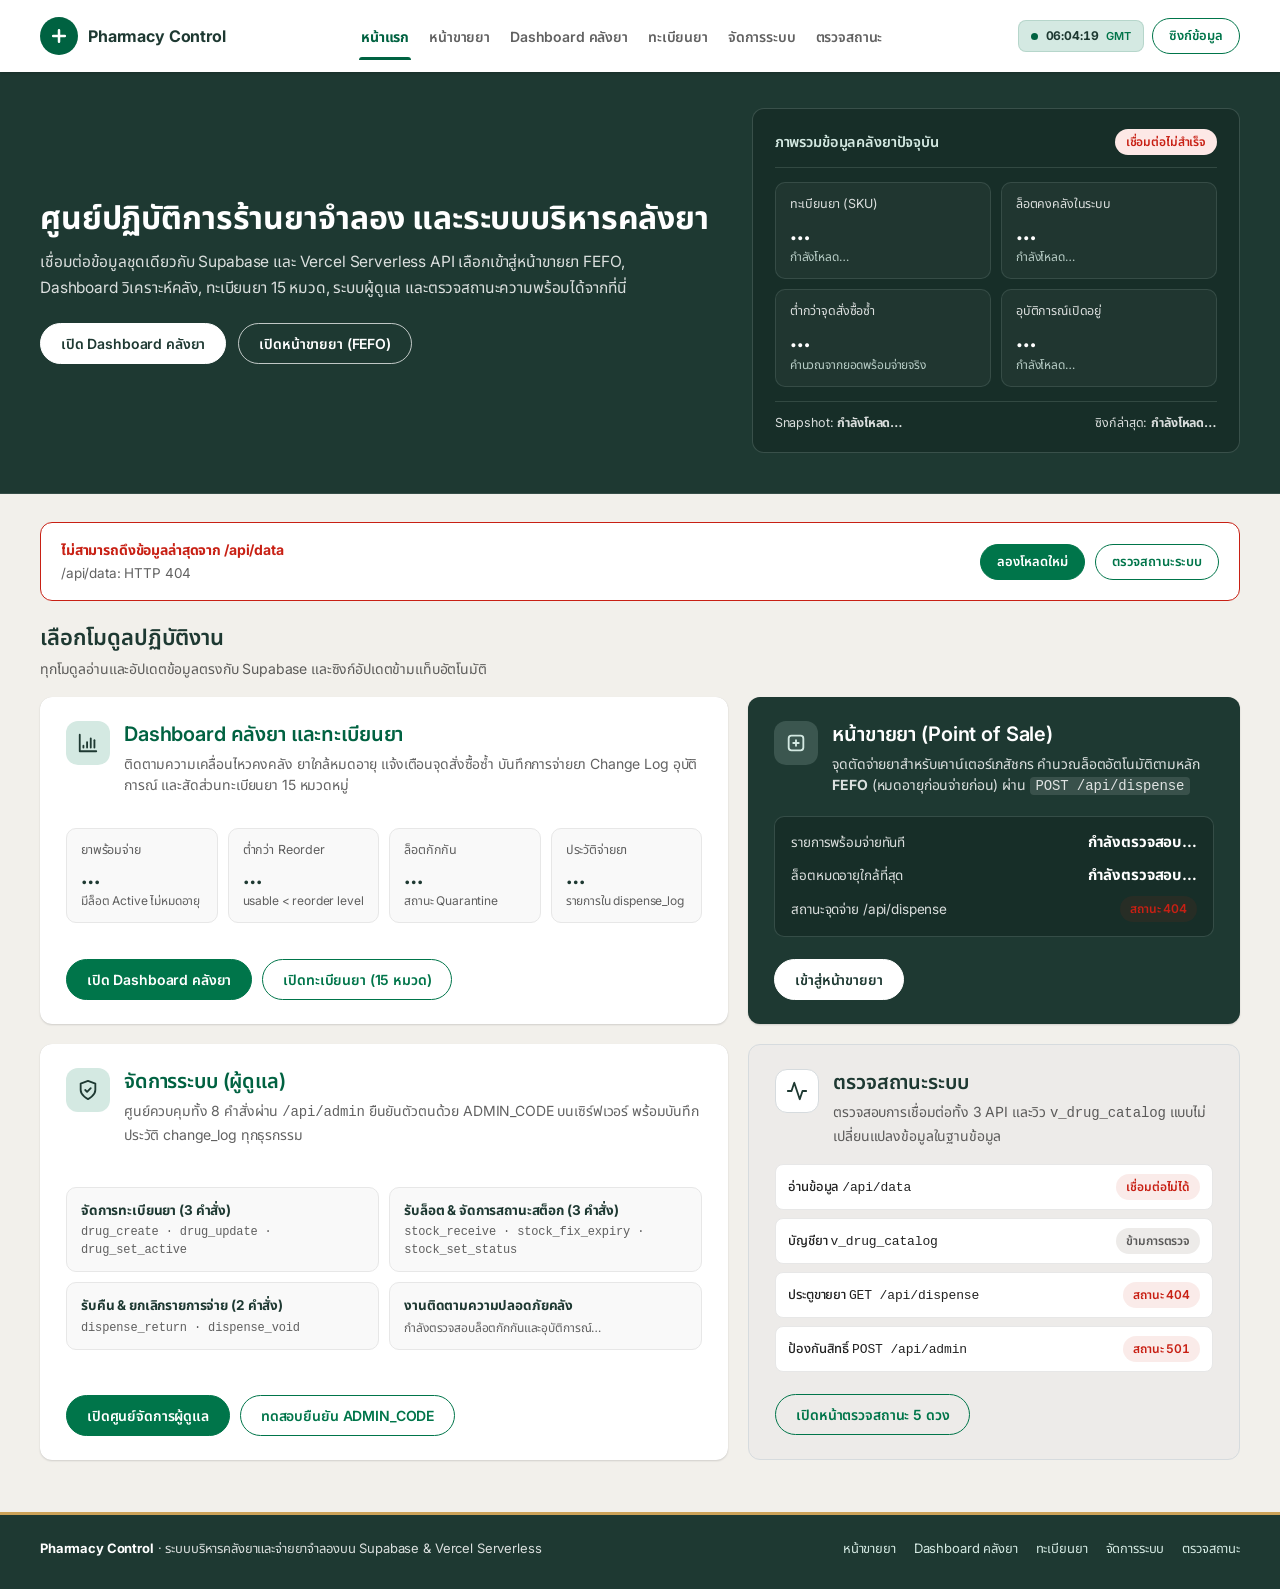
==== commit 877fe084: "Align Home Portal admin actions with api/admin.js" ====
--- a/index.html
+++ b/index.html
@@ -922,20 +922,20 @@
 
             <div class="admin-matrix">
               <div class="admin-group">
-                <strong>จัดการทะเบียนยา</strong>
-                <span class="mono" translate="no">drug_create · drug_update · drug_toggle_active</span>
+                <strong>จัดการทะเบียนยา (3 คำสั่ง)</strong>
+                <span class="mono" translate="no">drug_create · drug_update · drug_set_active</span>
               </div>
               <div class="admin-group">
-                <strong>รับล็อต &amp; ปรับสต็อก</strong>
-                <span class="mono" translate="no">stock_receive · stock_adjust</span>
+                <strong>รับล็อต &amp; จัดการสถานะสต็อก (3 คำสั่ง)</strong>
+                <span class="mono" translate="no">stock_receive · stock_fix_expiry · stock_set_status</span>
               </div>
               <div class="admin-group">
-                <strong>สถานะล็อต &amp; ยกเลิกรายการจ่าย</strong>
-                <span class="mono" translate="no">stock_set_status · dispense_void</span>
+                <strong>รับคืน &amp; ยกเลิกรายการจ่าย (2 คำสั่ง)</strong>
+                <span class="mono" translate="no">dispense_return · dispense_void</span>
               </div>
               <div class="admin-group">
-                <strong>ติดตามและปิดอุบัติการณ์</strong>
-                <span class="mono tabular" id="adminIncText" translate="no">incident_update</span>
+                <strong>งานติดตามความปลอดภัยคลัง</strong>
+                <span class="tabular" id="adminIncText">กำลังตรวจสอบล็อตกักกันและอุบัติการณ์…</span>
               </div>
             </div>
 
@@ -1154,11 +1154,8 @@
             ? `${s.nearestLot.sku} · ${s.nearestLot.expiry}`
             : 'ไม่มีล็อตคงเหลือ';
 
-          // Admin Card Incident Readout
-          $('adminIncText').textContent =
-            s.openIncidents > 0
-              ? `incident_update · เปิดอยู่ ${s.openIncidents} รายการ`
-              : 'incident_update · ไม่มีงานค้าง';
+          // Admin Card Safety & Incident Readout
+          $('adminIncText').textContent = `ล็อตกักกัน ${s.quarantineLots} ล็อต · อุบัติการณ์เปิดอยู่ ${s.openIncidents} รายการ`;
 
           // Probe badges for /api/data & v_drug_catalog
           const timingSuffix = Number.isFinite(dataElapsedMs) ? ` · ${Math.round(dataElapsedMs)} ms` : '';
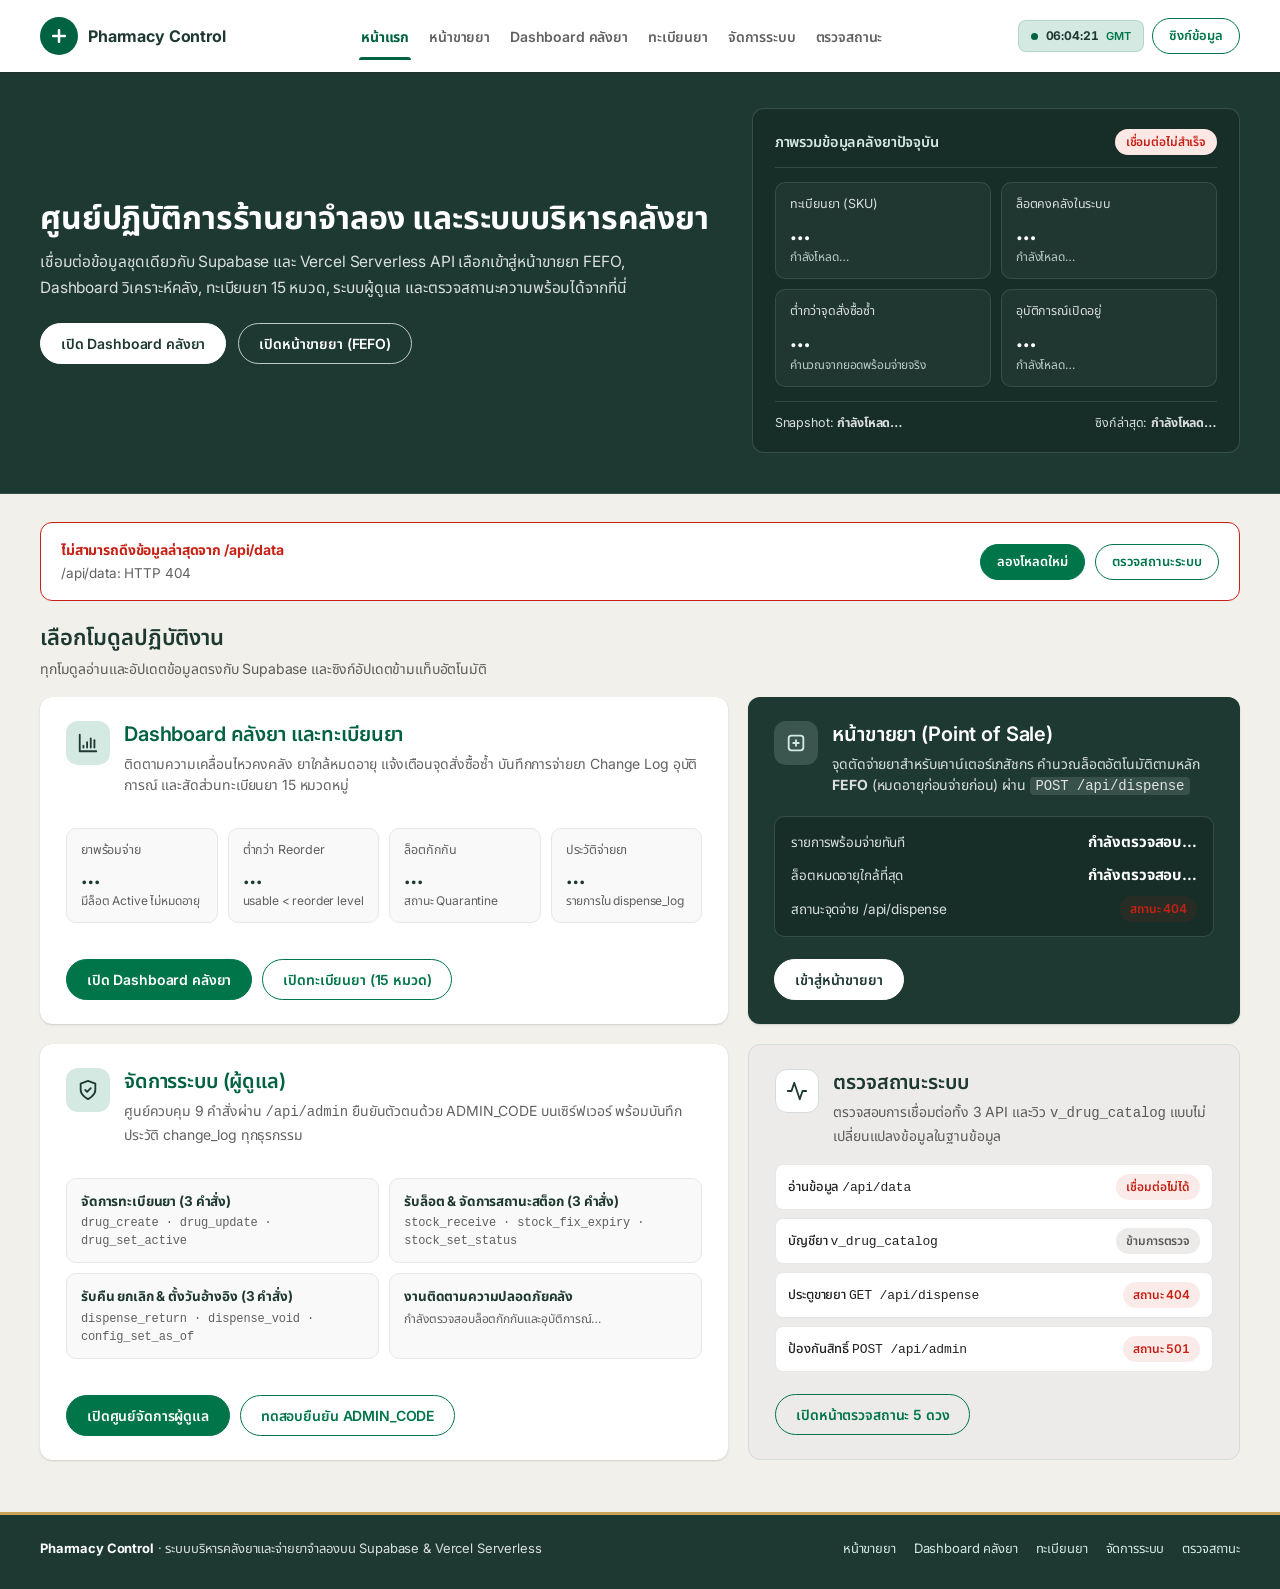
==== commit b3e90d9a: "Align server_today, expose config_set_as_of in admin.html, format Thai log timestamps cleanly" ====
--- a/index.html
+++ b/index.html
@@ -771,6 +771,10 @@
             <span>Snapshot: <strong id="heroSnapshot" class="tabular">กำลังโหลด…</strong></span>
             <span>ซิงก์ล่าสุด: <strong id="heroLastSync" class="tabular">กำลังโหลด…</strong></span>
           </div>
+          <div class="telemetry-foot" id="heroDriftRow" style="display:none;padding-top:10px;margin-top:10px">
+            <span id="heroDriftText" style="color:#ffd9a0"></span>
+            <a class="hero-sync-badge" href="./admin.html#date-sync" style="background:#faf6ee;color:#7a5a1e">ปรับเป็นวันนี้</a>
+          </div>
         </aside>
       </div>
     </section>
@@ -911,7 +915,7 @@
                   <div>
                     <h3 class="module-title">จัดการระบบ (ผู้ดูแล)</h3>
                     <p class="module-desc">
-                      ศูนย์ควบคุมทั้ง 8 คำสั่งผ่าน <code translate="no">/api/admin</code> ยืนยันตัวตนด้วย
+                      ศูนย์ควบคุม 9 คำสั่งผ่าน <code translate="no">/api/admin</code> ยืนยันตัวตนด้วย
                       <span translate="no">ADMIN_CODE</span> บนเซิร์ฟเวอร์ พร้อมบันทึกประวัติ
                       <span translate="no">change_log</span> ทุกธุรกรรม
                     </p>
@@ -930,8 +934,8 @@
                 <span class="mono" translate="no">stock_receive · stock_fix_expiry · stock_set_status</span>
               </div>
               <div class="admin-group">
-                <strong>รับคืน &amp; ยกเลิกรายการจ่าย (2 คำสั่ง)</strong>
-                <span class="mono" translate="no">dispense_return · dispense_void</span>
+                <strong>รับคืน ยกเลิก &amp; ตั้งวันอ้างอิง (3 คำสั่ง)</strong>
+                <span class="mono" translate="no">dispense_return · dispense_void · config_set_as_of</span>
               </div>
               <div class="admin-group">
                 <strong>งานติดตามความปลอดภัยคลัง</strong>
@@ -1057,8 +1061,18 @@
           }
         }
 
+        const THAI_MONTHS = ['ม.ค.', 'ก.พ.', 'มี.ค.', 'เม.ย.', 'พ.ค.', 'มิ.ย.', 'ก.ค.', 'ส.ค.', 'ก.ย.', 'ต.ค.', 'พ.ย.', 'ธ.ค.'];
+        function fmtThaiDate(iso) {
+          const m = String(iso || '').match(/^(\d{4})-(\d{2})-(\d{2})/);
+          if (!m) return iso || 'ไม่ระบุ';
+          const yBe = Number(m[1]) + 543;
+          const mon = THAI_MONTHS[Number(m[2]) - 1] || m[2];
+          return `${Number(m[3])} ${mon} ${yBe}`;
+        }
+
         function computeSnapshotSummary(bundle) {
           const asOf = bundle.syncMeta.asOf || bundle.drugs.meta?.as_of || '';
+          const serverToday = bundle.syncMeta.serverToday || '';
           const drugs = bundle.drugs?.items || [];
           const drugMap = new Map(drugs.map((d) => [d.sku, d]));
           const catalogItems = bundle.catalog?.items || [];
@@ -1094,6 +1108,7 @@
 
           return {
             asOf,
+            serverToday,
             totalSku: drugs.length || catalogItems.length || 0,
             totalLots: stockItems.length,
             readySkuCount: readySkus.size,
@@ -1132,8 +1147,17 @@
           heroIncEl.classList.toggle('warn', s.openIncidents > 0);
           $('heroDispenseSub').textContent = `จ่ายสะสม ${s.dispenseCount} รายการ`;
 
-          $('heroSnapshot').textContent = s.asOf || '—';
+          const snapEl = $('heroSnapshot');
+          snapEl.textContent = s.asOf ? `${fmtThaiDate(s.asOf)} (${s.asOf})` : 'ไม่ระบุ';
           $('heroLastSync').textContent = formatSyncClock(bundle.syncMeta.lastSyncAt);
+
+          const driftRow = $('heroDriftRow');
+          if (s.serverToday && s.asOf && s.asOf !== s.serverToday) {
+            $('heroDriftText').textContent = `วันอ้างอิงยังต่างจากวันนี้ (${fmtThaiDate(s.serverToday)})`;
+            driftRow.style.display = 'flex';
+          } else {
+            driftRow.style.display = 'none';
+          }
 
           // Dashboard Card Strip
           $('dashReadySku').textContent = `${s.readySkuCount} SKU`;
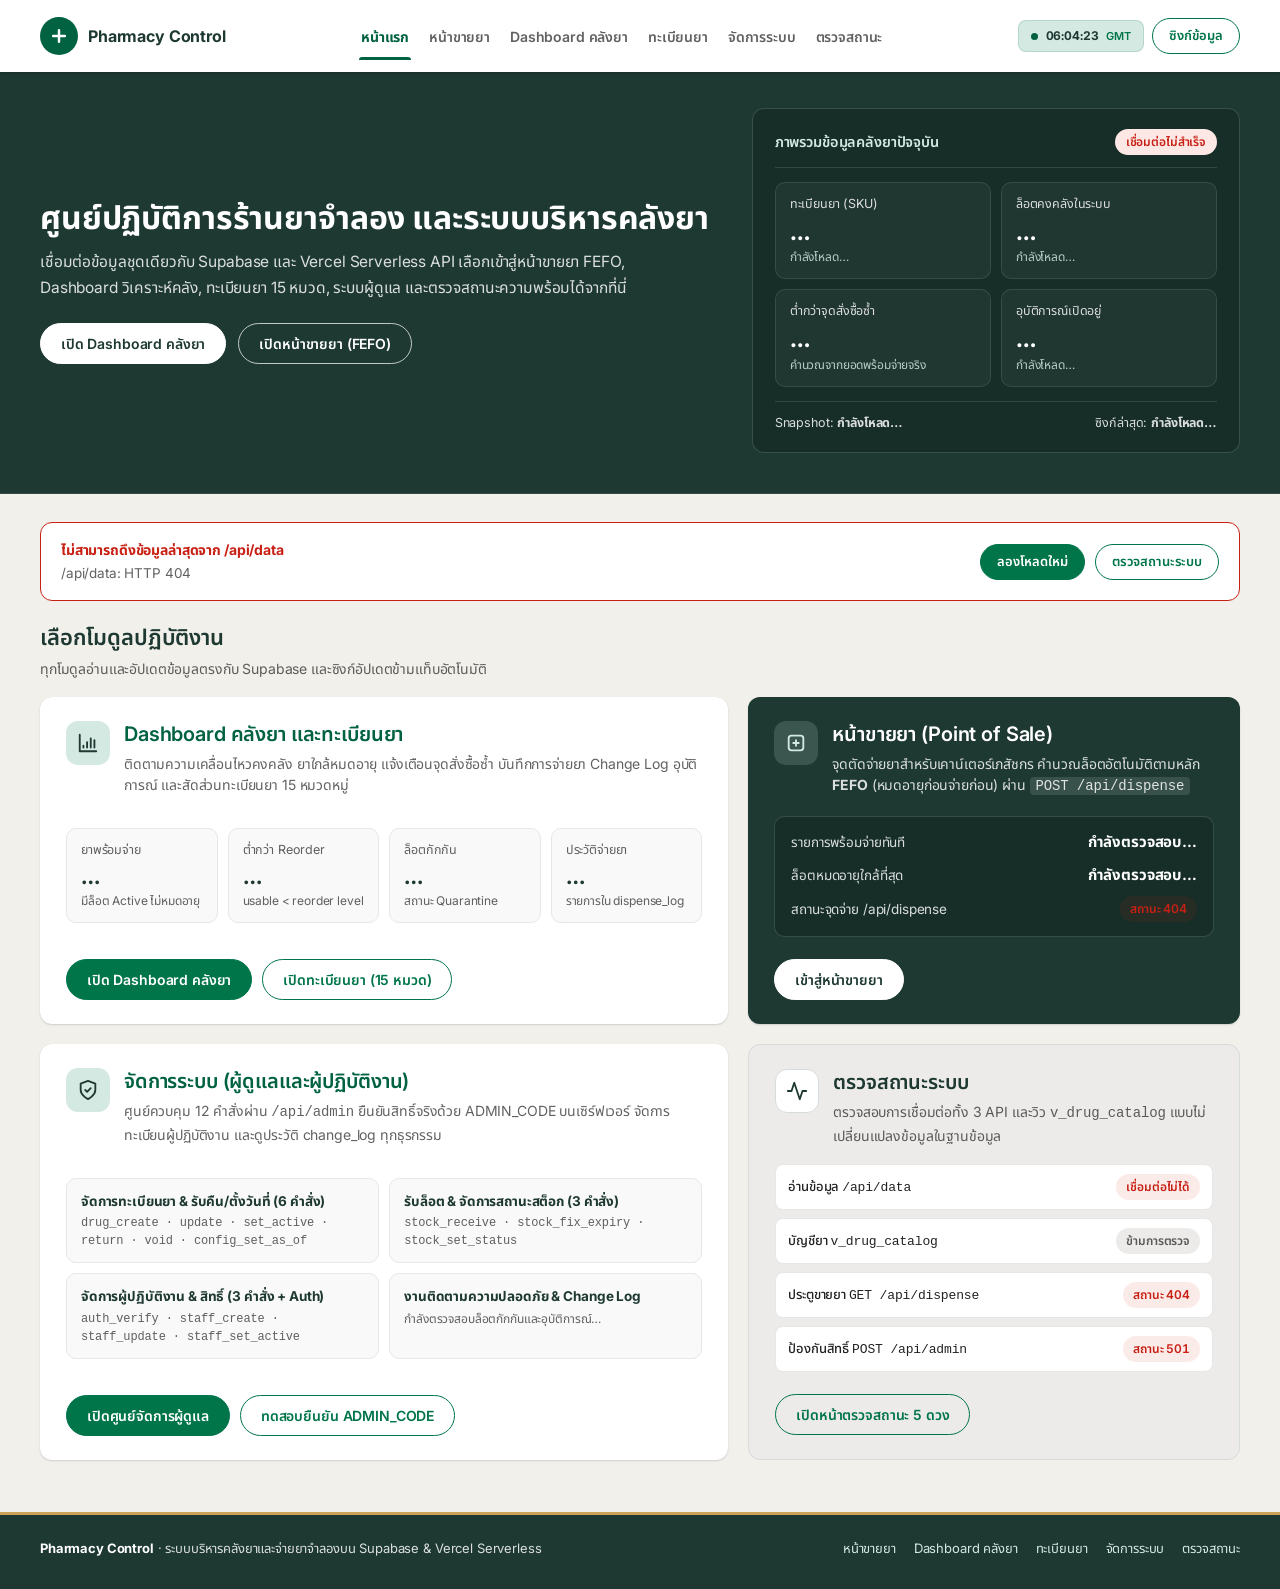
==== commit 10fccdd4: "feat(admin,pos,sql): server-verified auth, staff_users CRUD, change_log audit trail, and realtime As" ====
--- a/index.html
+++ b/index.html
@@ -913,10 +913,10 @@
                     </svg>
                   </span>
                   <div>
-                    <h3 class="module-title">จัดการระบบ (ผู้ดูแล)</h3>
+                    <h3 class="module-title">จัดการระบบ (ผู้ดูแลและผู้ปฏิบัติงาน)</h3>
                     <p class="module-desc">
-                      ศูนย์ควบคุม 9 คำสั่งผ่าน <code translate="no">/api/admin</code> ยืนยันตัวตนด้วย
-                      <span translate="no">ADMIN_CODE</span> บนเซิร์ฟเวอร์ พร้อมบันทึกประวัติ
+                      ศูนย์ควบคุม 12 คำสั่งผ่าน <code translate="no">/api/admin</code> ยืนยันสิทธิ์จริงด้วย
+                      <span translate="no">ADMIN_CODE</span> บนเซิร์ฟเวอร์ จัดการทะเบียนผู้ปฏิบัติงาน และดูประวัติ
                       <span translate="no">change_log</span> ทุกธุรกรรม
                     </p>
                   </div>
@@ -926,19 +926,19 @@
 
             <div class="admin-matrix">
               <div class="admin-group">
-                <strong>จัดการทะเบียนยา (3 คำสั่ง)</strong>
-                <span class="mono" translate="no">drug_create · drug_update · drug_set_active</span>
+                <strong>จัดการทะเบียนยา &amp; รับคืน/ตั้งวันที่ (6 คำสั่ง)</strong>
+                <span class="mono" translate="no">drug_create · update · set_active · return · void · config_set_as_of</span>
               </div>
               <div class="admin-group">
                 <strong>รับล็อต &amp; จัดการสถานะสต็อก (3 คำสั่ง)</strong>
                 <span class="mono" translate="no">stock_receive · stock_fix_expiry · stock_set_status</span>
               </div>
               <div class="admin-group">
-                <strong>รับคืน ยกเลิก &amp; ตั้งวันอ้างอิง (3 คำสั่ง)</strong>
-                <span class="mono" translate="no">dispense_return · dispense_void · config_set_as_of</span>
+                <strong>จัดการผู้ปฏิบัติงาน &amp; สิทธิ์ (3 คำสั่ง + Auth)</strong>
+                <span class="mono" translate="no">auth_verify · staff_create · staff_update · staff_set_active</span>
               </div>
               <div class="admin-group">
-                <strong>งานติดตามความปลอดภัยคลัง</strong>
+                <strong>งานติดตามความปลอดภัย &amp; Change Log</strong>
                 <span class="tabular" id="adminIncText">กำลังตรวจสอบล็อตกักกันและอุบัติการณ์…</span>
               </div>
             </div>
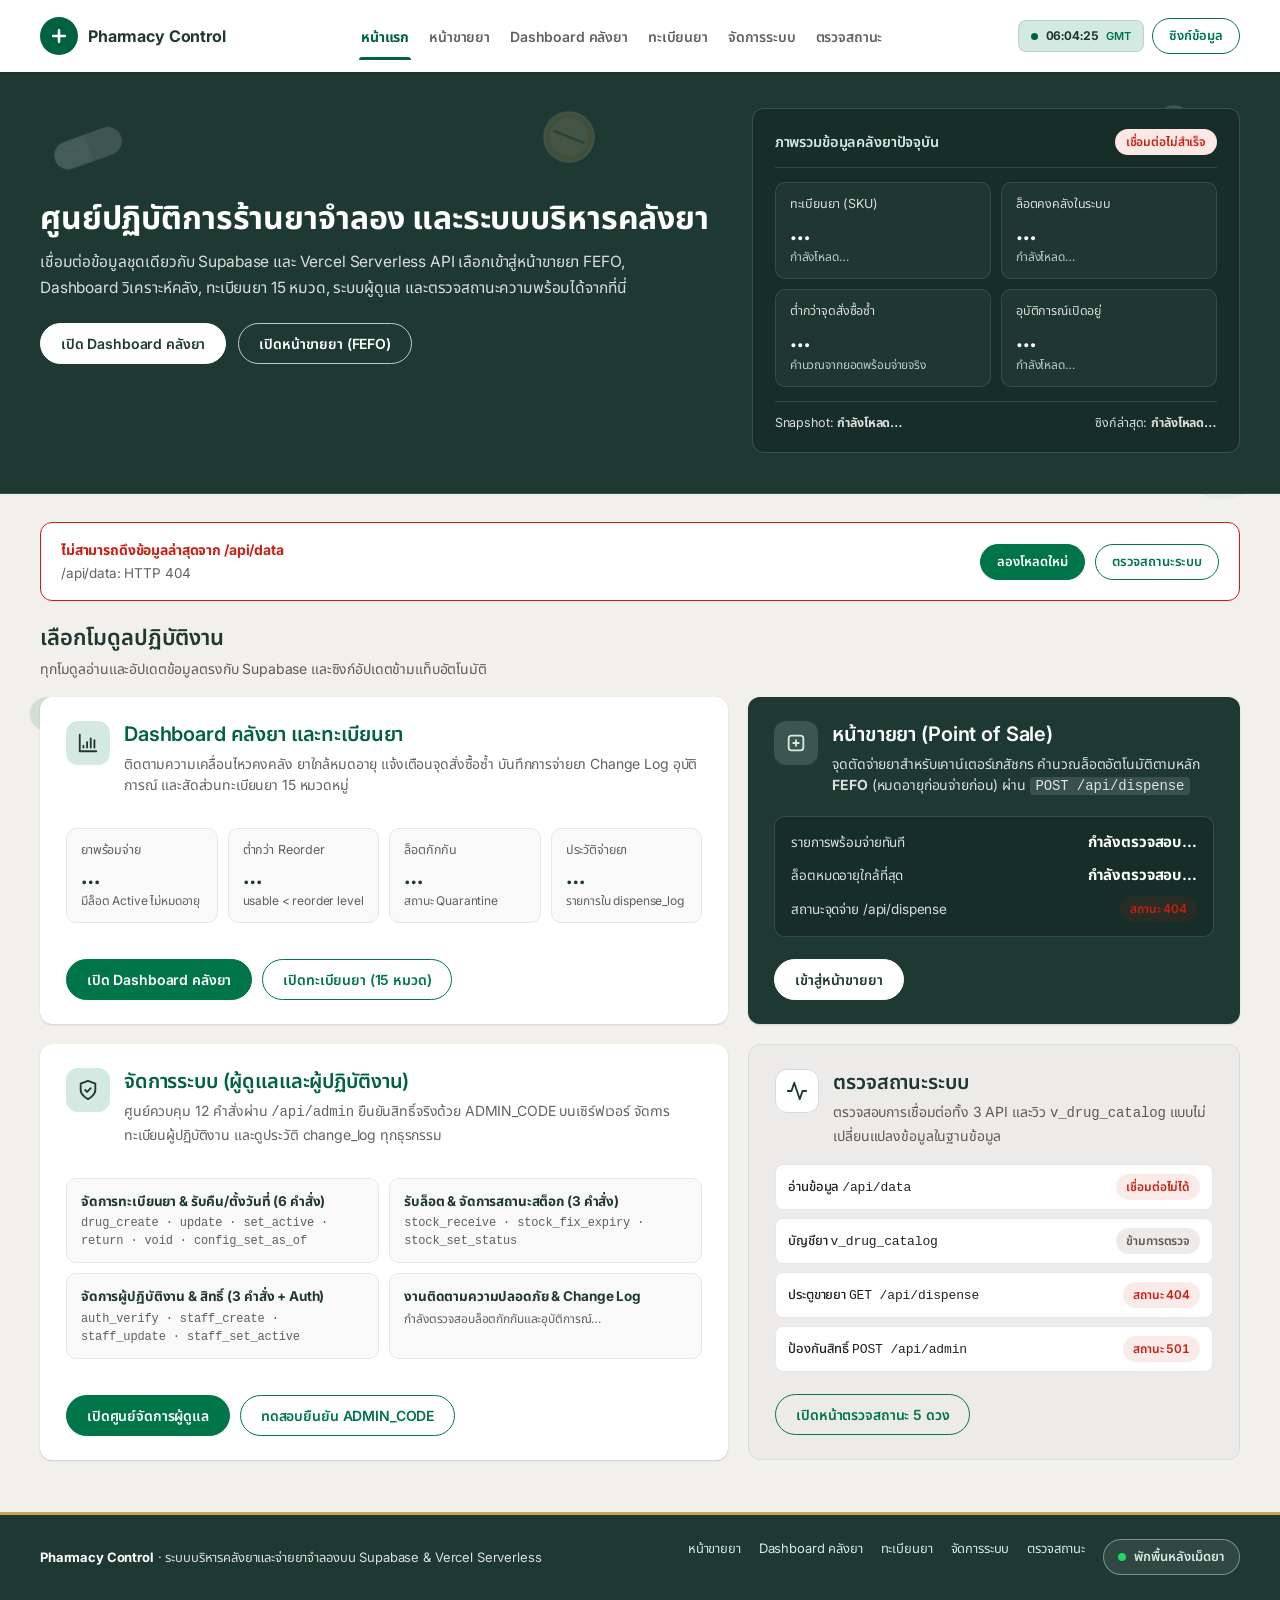
==== commit 4a872e99: "feat(theme): add Remotion-inspired GPU floating pill backgrounds across all 6 pages" ====
--- a/index.html
+++ b/index.html
@@ -21,6 +21,7 @@
       rel="stylesheet"
     />
     <link rel="stylesheet" href="./datetime-ui.css" />
+    <link rel="stylesheet" href="./pill-bg.css" />
     <style>
       :root {
         --sb-font-sans: 'Inter', 'Noto Sans Thai', 'Helvetica Neue', Helvetica, Arial, sans-serif;
@@ -674,7 +675,7 @@
       }
     </style>
   </head>
-  <body>
+  <body data-pill-theme="portal">
     <a class="skip-link" href="#main">ข้ามไปยังเนื้อหาหลัก</a>
 
     <header class="global-nav">
@@ -1014,6 +1015,7 @@
 
     <script src="./sync-store.js"></script>
     <script src="./datetime-ui.js"></script>
+    <script src="./pill-bg.js" defer></script>
     <script>
       (function () {
         'use strict';
--- a/pill-bg.css
+++ b/pill-bg.css
@@ -0,0 +1,254 @@
+/* pill-bg.css : Remotion-style compositor-only floating pill theme layer
+ * Shared across index.html, dashboard.html, and drug_dashboard.html.
+ * Honors prefers-reduced-motion via opt-in and persists manual pause state.
+ */
+
+:root {
+  --pill-spring: linear(
+    0, 0.016 0.5%, 0.06 1%, 0.226 2%, 1.116 5.4%, 1.375 6.6%, 1.527 7.7%,
+    1.565 8.2%, 1.585 8.8%, 1.581 9.3%, 1.559 9.8%, 1.458 10.9%,
+    0.937 14.3%, 0.784 15.5%, 0.693 16.6%, 0.67 17.1%, 0.657 17.7%,
+    0.671 18.7%, 0.729 19.8%, 1.042 23.3%, 1.13 24.5%, 1.182 25.6%,
+    1.201 26.7%, 1.192 27.7%, 1.156 28.8%, 0.977 32.2%, 0.925 33.4%,
+    0.894 34.5%, 0.882 35.6%, 0.887 36.6%, 0.907 37.7%, 1.045 42.4%,
+    1.069 44.5%, 1.059 46.3%, 0.979 50.9%, 0.96 53.4%, 0.966 55.3%,
+    1.013 59.9%, 1.024 62.3%, 0.986 71.2%, 1.008 79.9%, 0.995 88.9%, 1
+  );
+  --pill-c1: #006241;
+  --pill-c2: #00754a;
+  --pill-c3: #cba258;
+  --pill-c4: #d4e9e2;
+  --pill-ambient-opacity: 0.13;
+  --pill-hero-opacity: 0.2;
+}
+
+@supports not (transition-timing-function: linear(0, 1)) {
+  :root {
+    --pill-spring: cubic-bezier(0.34, 1.4, 0.64, 1);
+  }
+}
+
+body[data-pill-theme='portal'] {
+  --pill-c1: #006241;
+  --pill-c2: #00754a;
+  --pill-c3: #cba258;
+  --pill-c4: #d4e9e2;
+  --pill-ambient-opacity: 0.14;
+  --pill-hero-opacity: 0.21;
+}
+
+body[data-pill-theme='inventory'] {
+  --pill-c1: #1e3932;
+  --pill-c2: #2b5148;
+  --pill-c3: #cba258;
+  --pill-c4: #9cc5b6;
+  --pill-ambient-opacity: 0.12;
+  --pill-hero-opacity: 0.19;
+}
+
+body[data-pill-theme='catalog'] {
+  --pill-c1: #006241;
+  --pill-c2: #2b5148;
+  --pill-c3: #cba258;
+  --pill-c4: #5b8779;
+  --pill-ambient-opacity: 0.13;
+  --pill-hero-opacity: 0.21;
+}
+
+/* Stacking context isolation: keep sticky header on top and floaters below chrome/cards */
+.mobile-drawer {
+  position: relative;
+  z-index: 35;
+}
+
+.hero-band {
+  position: relative;
+  overflow: hidden;
+  z-index: 1;
+}
+
+.hero-inner {
+  position: relative;
+  z-index: 1;
+}
+
+.lock-bar,
+main,
+.site-footer {
+  position: relative;
+  z-index: 1;
+}
+
+.page-pill-bg {
+  position: fixed;
+  inset: 0;
+  z-index: 0;
+  pointer-events: none;
+  overflow: hidden;
+  contain: layout style paint;
+}
+
+.hero-pill-stage {
+  position: absolute;
+  inset: 0;
+  z-index: 0;
+  pointer-events: none;
+  overflow: hidden;
+  contain: layout style paint;
+}
+
+.pill-sprite {
+  position: absolute;
+  left: var(--px, 50%);
+  top: var(--py, 50%);
+  width: var(--pw, 88px);
+  opacity: var(--po, 0.13);
+  transform: translate3d(0, 0, 0) rotate(var(--pr, 0deg));
+  will-change: transform;
+}
+
+.pill-sprite svg {
+  display: block;
+  width: 100%;
+  height: auto;
+}
+
+@media (prefers-reduced-motion: no-preference) {
+  .pill-sprite[data-anim='a'] {
+    animation: pillFloatA var(--pd, 28s) ease-in-out var(--pdelay, 0s) infinite;
+  }
+  .pill-sprite[data-anim='b'] {
+    animation: pillFloatB var(--pd, 32s) ease-in-out var(--pdelay, 0s) infinite;
+  }
+  .pill-sprite[data-anim='c'] {
+    animation: pillFloatC var(--pd, 36s) ease-in-out var(--pdelay, 0s) infinite;
+  }
+  .pill-sprite[data-anim='o'] {
+    animation: pillOrbit var(--pd, 40s) ease-in-out var(--pdelay, 0s) infinite;
+  }
+}
+
+html[data-pill-motion='paused'] .pill-sprite {
+  animation-play-state: paused !important;
+}
+
+@keyframes pillFloatA {
+  0%,
+  100% {
+    transform: translate3d(0, 0, 0) rotate(var(--pr, 0deg)) scale(1);
+  }
+  25% {
+    transform: translate3d(14px, -20px, 0) rotate(calc(var(--pr, 0deg) + 8deg)) scale(1.03);
+  }
+  50% {
+    transform: translate3d(-10px, -32px, 0) rotate(calc(var(--pr, 0deg) - 6deg)) scale(0.98);
+  }
+  75% {
+    transform: translate3d(18px, -12px, 0) rotate(calc(var(--pr, 0deg) + 5deg)) scale(1.02);
+  }
+}
+
+@keyframes pillFloatB {
+  0%,
+  100% {
+    transform: translate3d(0, 0, 0) rotate(var(--pr, 0deg)) scale(1);
+  }
+  30% {
+    transform: translate3d(-18px, 16px, 0) rotate(calc(var(--pr, 0deg) - 10deg)) scale(1.04);
+  }
+  60% {
+    transform: translate3d(12px, 26px, 0) rotate(calc(var(--pr, 0deg) + 7deg)) scale(0.97);
+  }
+  85% {
+    transform: translate3d(-8px, 10px, 0) rotate(calc(var(--pr, 0deg) - 4deg)) scale(1.01);
+  }
+}
+
+@keyframes pillFloatC {
+  0%,
+  100% {
+    transform: translate3d(0, 0, 0) rotate(var(--pr, 0deg));
+  }
+  33% {
+    transform: translate3d(20px, 14px, 0) rotate(calc(var(--pr, 0deg) + 12deg));
+  }
+  66% {
+    transform: translate3d(-14px, -18px, 0) rotate(calc(var(--pr, 0deg) - 9deg));
+  }
+}
+
+@keyframes pillOrbit {
+  0%,
+  100% {
+    transform: translate3d(0, 0, 0) rotate(var(--pr, 0deg)) scale(1);
+  }
+  25% {
+    transform: translate3d(16px, 18px, 0) rotate(calc(var(--pr, 0deg) + 9deg)) scale(1.03);
+  }
+  50% {
+    transform: translate3d(-14px, 24px, 0) rotate(calc(var(--pr, 0deg) - 5deg)) scale(0.98);
+  }
+  75% {
+    transform: translate3d(-18px, -10px, 0) rotate(calc(var(--pr, 0deg) - 12deg)) scale(1.02);
+  }
+}
+
+.pill-motion-btn {
+  display: inline-flex;
+  align-items: center;
+  gap: 8px;
+  min-height: 36px;
+  padding: 6px 14px;
+  border-radius: 50px;
+  border: 1px solid rgba(212, 233, 226, 0.45);
+  background: rgba(255, 255, 255, 0.08);
+  color: #d4e9e2;
+  font-family: inherit;
+  font-size: 13px;
+  font-weight: 600;
+  cursor: pointer;
+  white-space: nowrap;
+  transition: background-color 150ms ease, border-color 150ms ease, color 150ms ease;
+}
+
+.pill-motion-btn:hover {
+  background: rgba(212, 233, 226, 0.2);
+  border-color: #d4e9e2;
+  color: #ffffff;
+}
+
+.pill-motion-btn:focus-visible {
+  outline: 2px solid #d4e9e2;
+  outline-offset: 2px;
+}
+
+@media (prefers-reduced-motion: no-preference) {
+  .pill-motion-btn {
+    transition:
+      background-color 150ms ease,
+      border-color 150ms ease,
+      color 150ms ease,
+      transform 0.45s var(--pill-spring);
+  }
+  .pill-motion-btn:active {
+    transform: scale(0.95);
+  }
+}
+
+.pill-motion-dot {
+  width: 8px;
+  height: 8px;
+  border-radius: 50%;
+  background: #1ed760;
+  flex-shrink: 0;
+}
+
+html[data-pill-motion='paused'] .pill-motion-dot {
+  background: #cba258;
+}
+
+@media (max-width: 767px) {
+  .pill-desktop-only {
+    display: none;
+  }
+}
